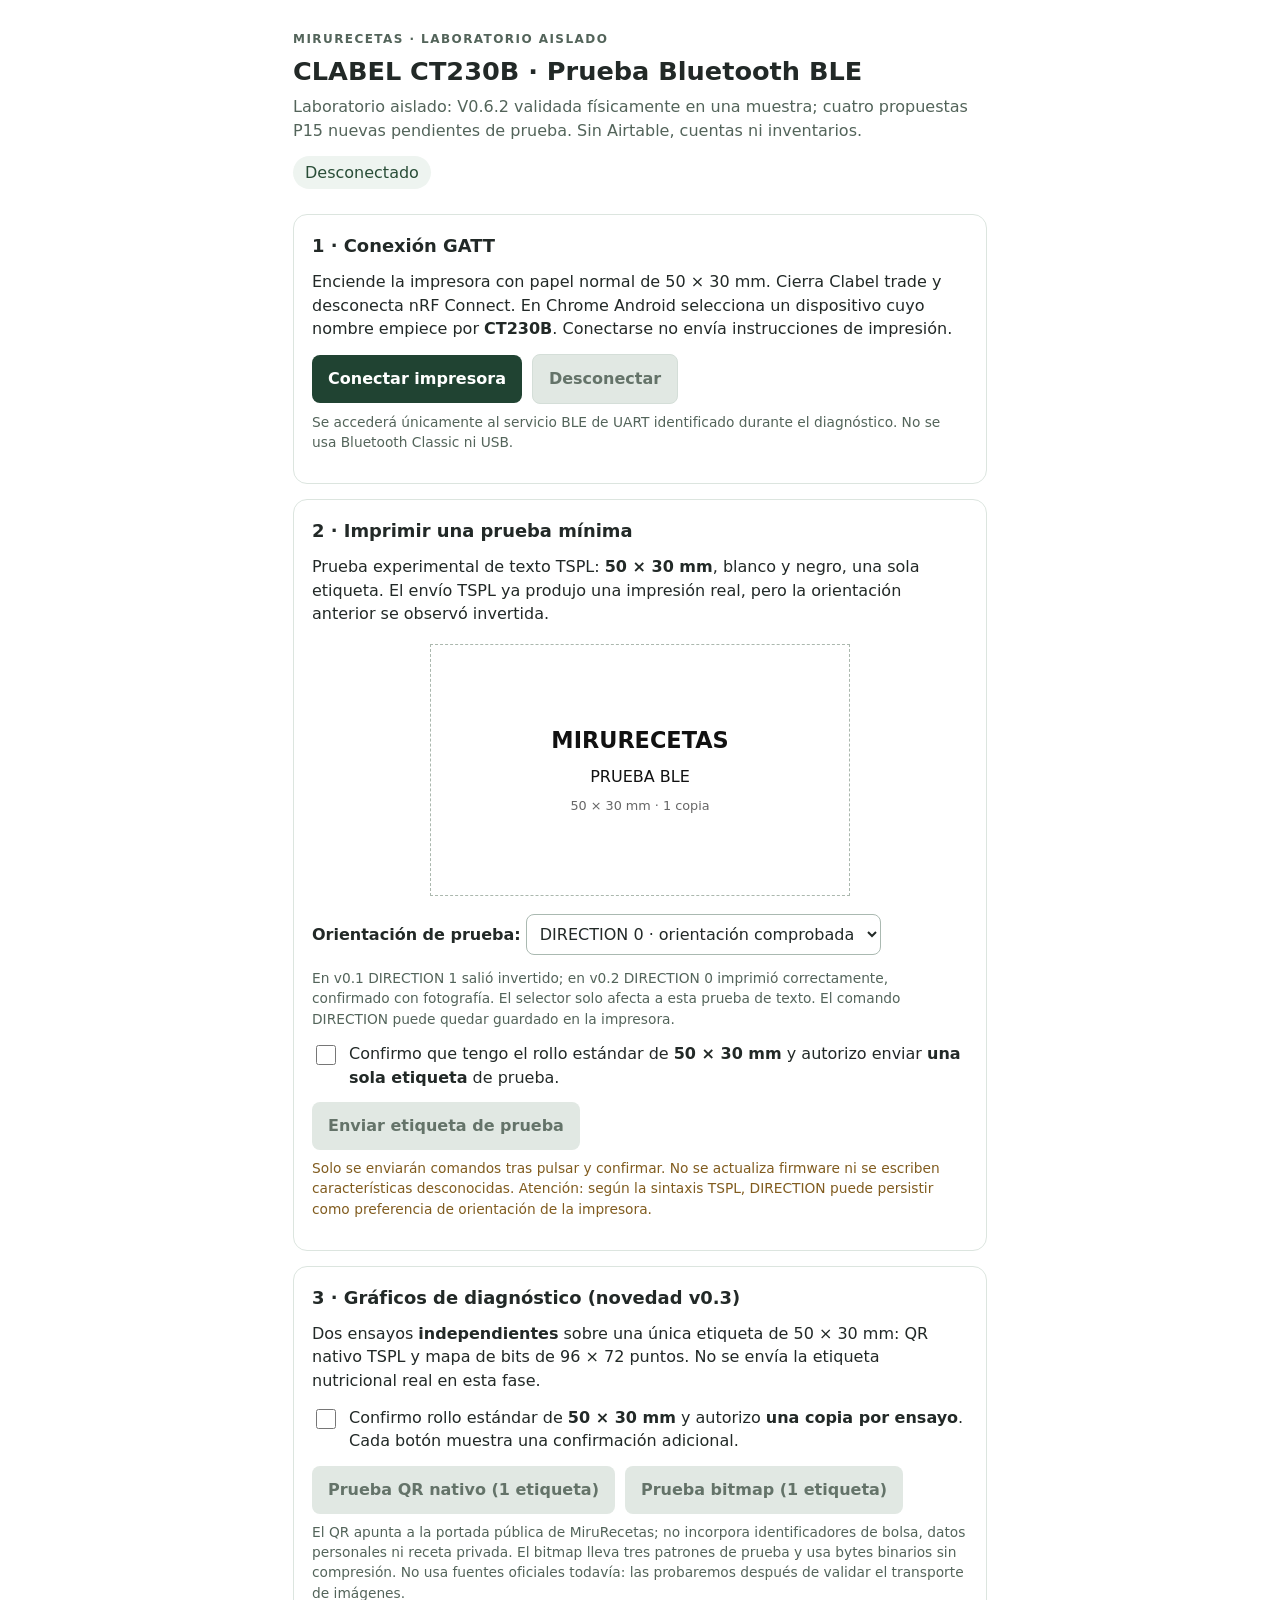
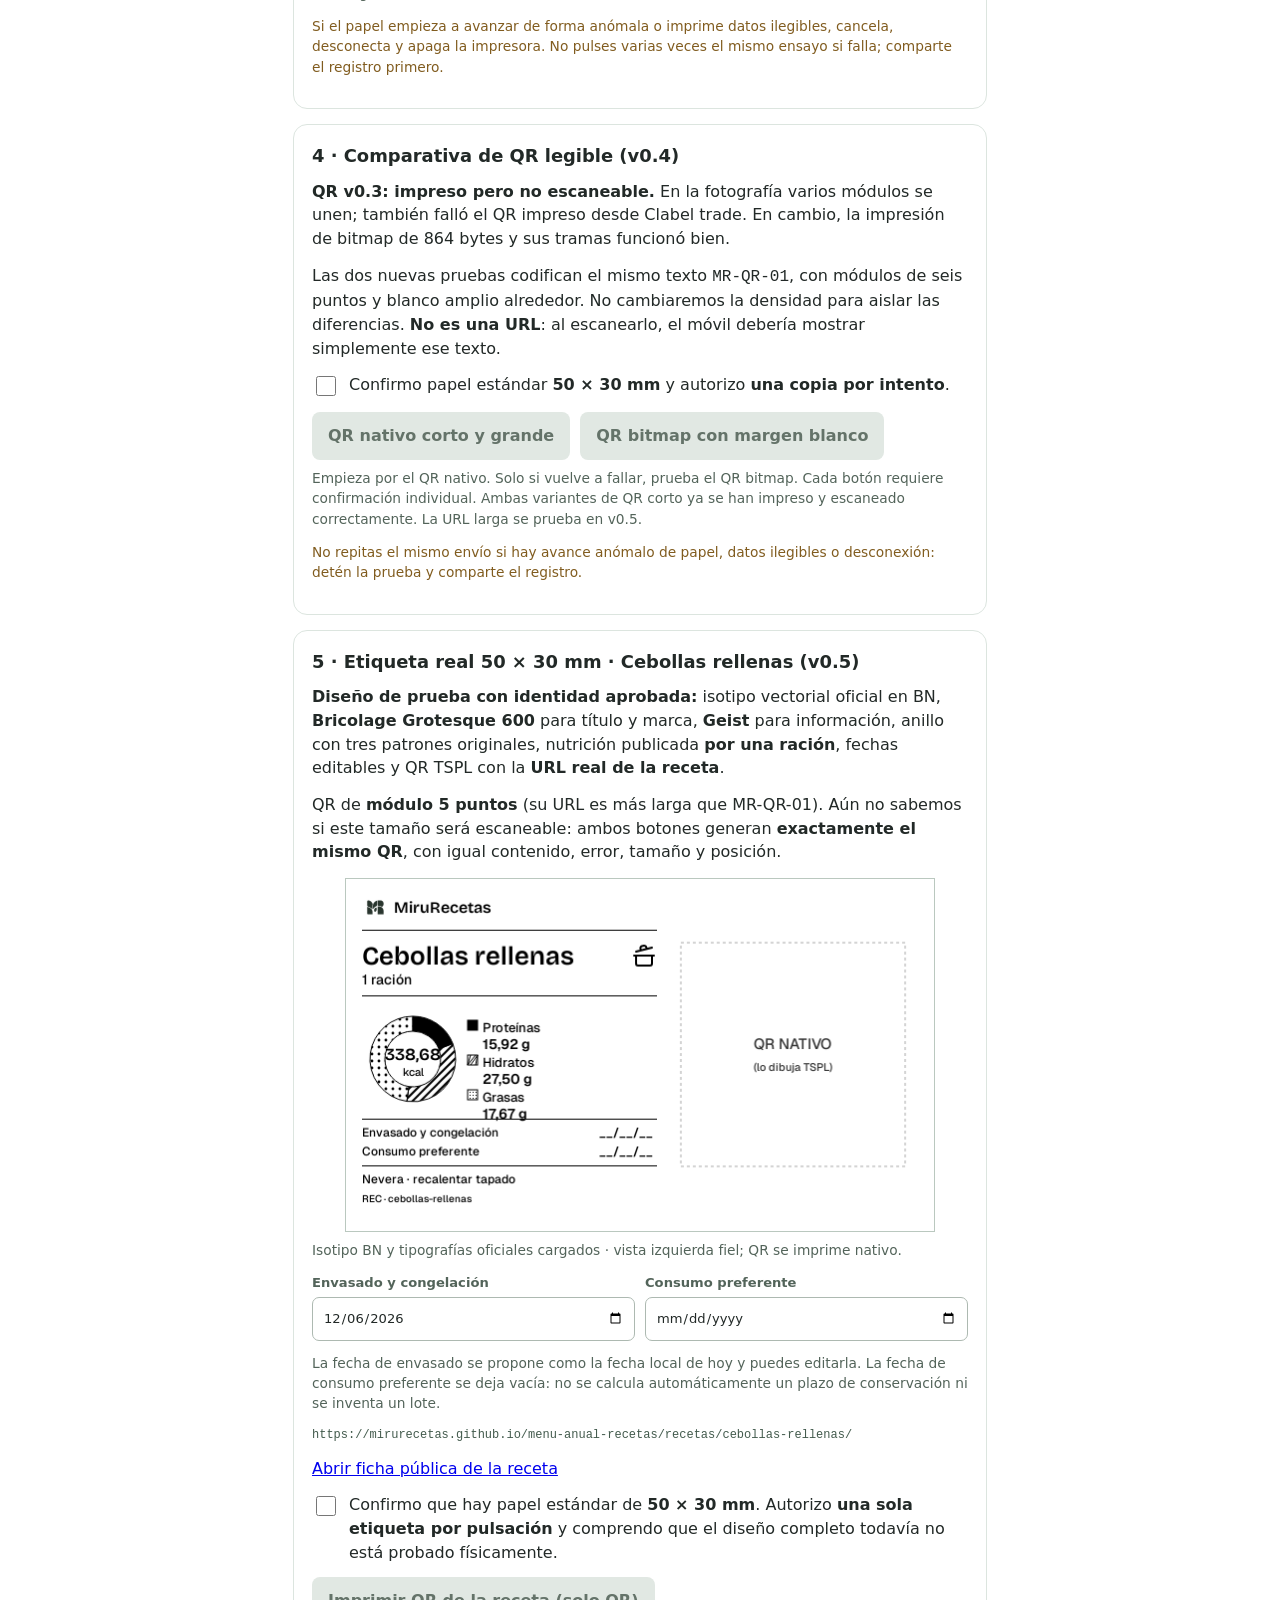
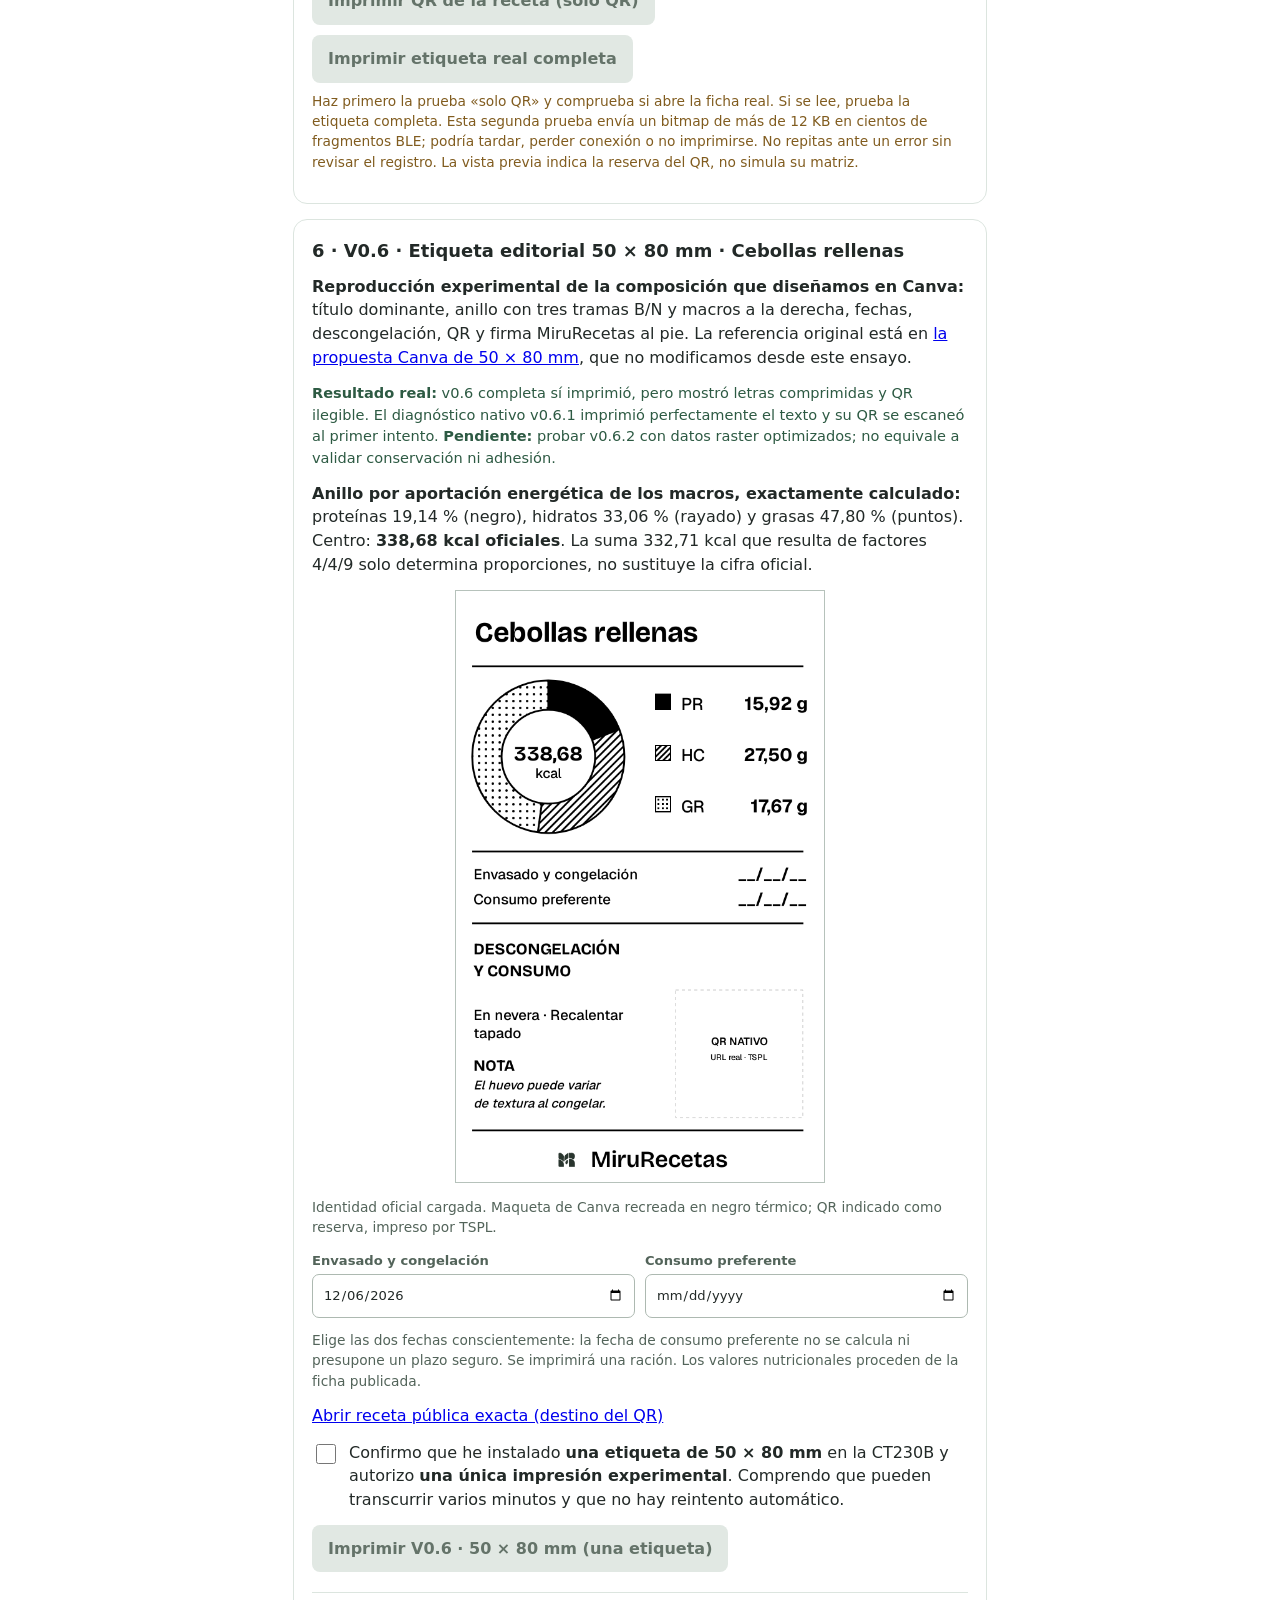
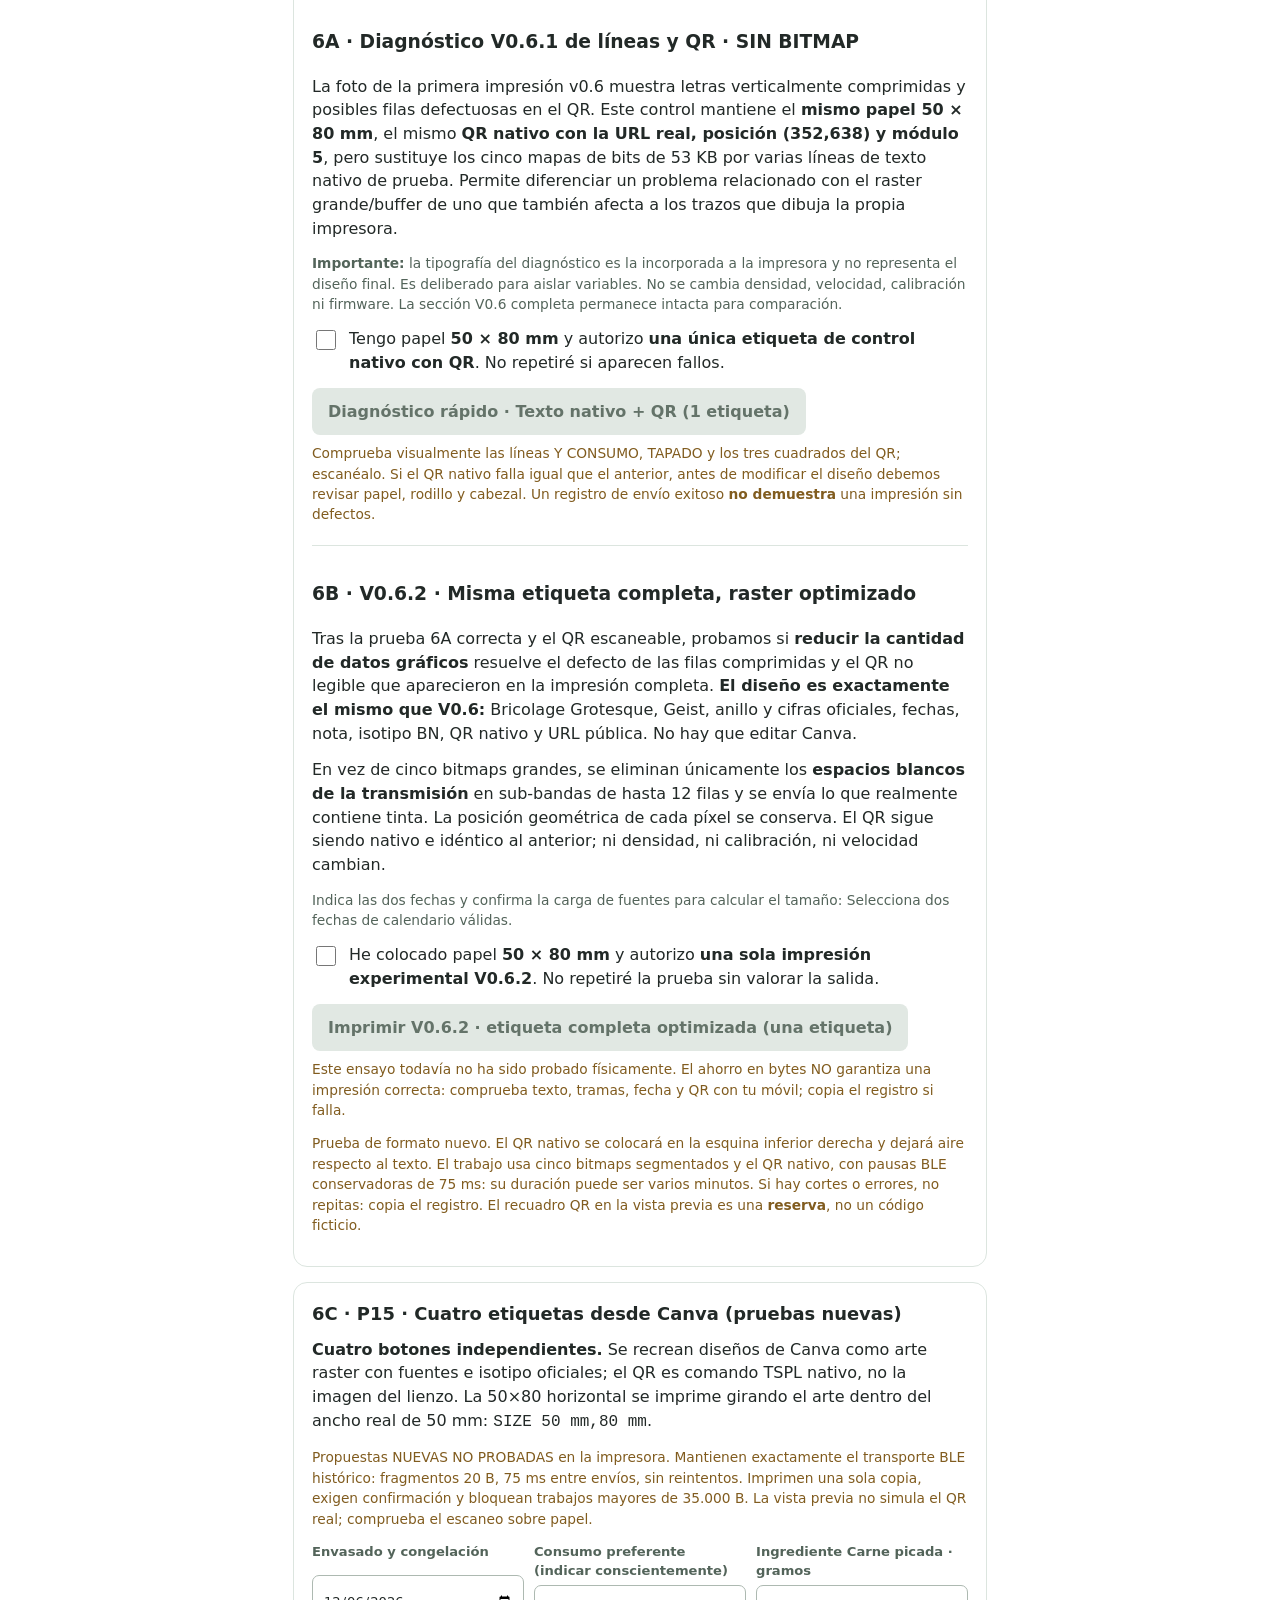
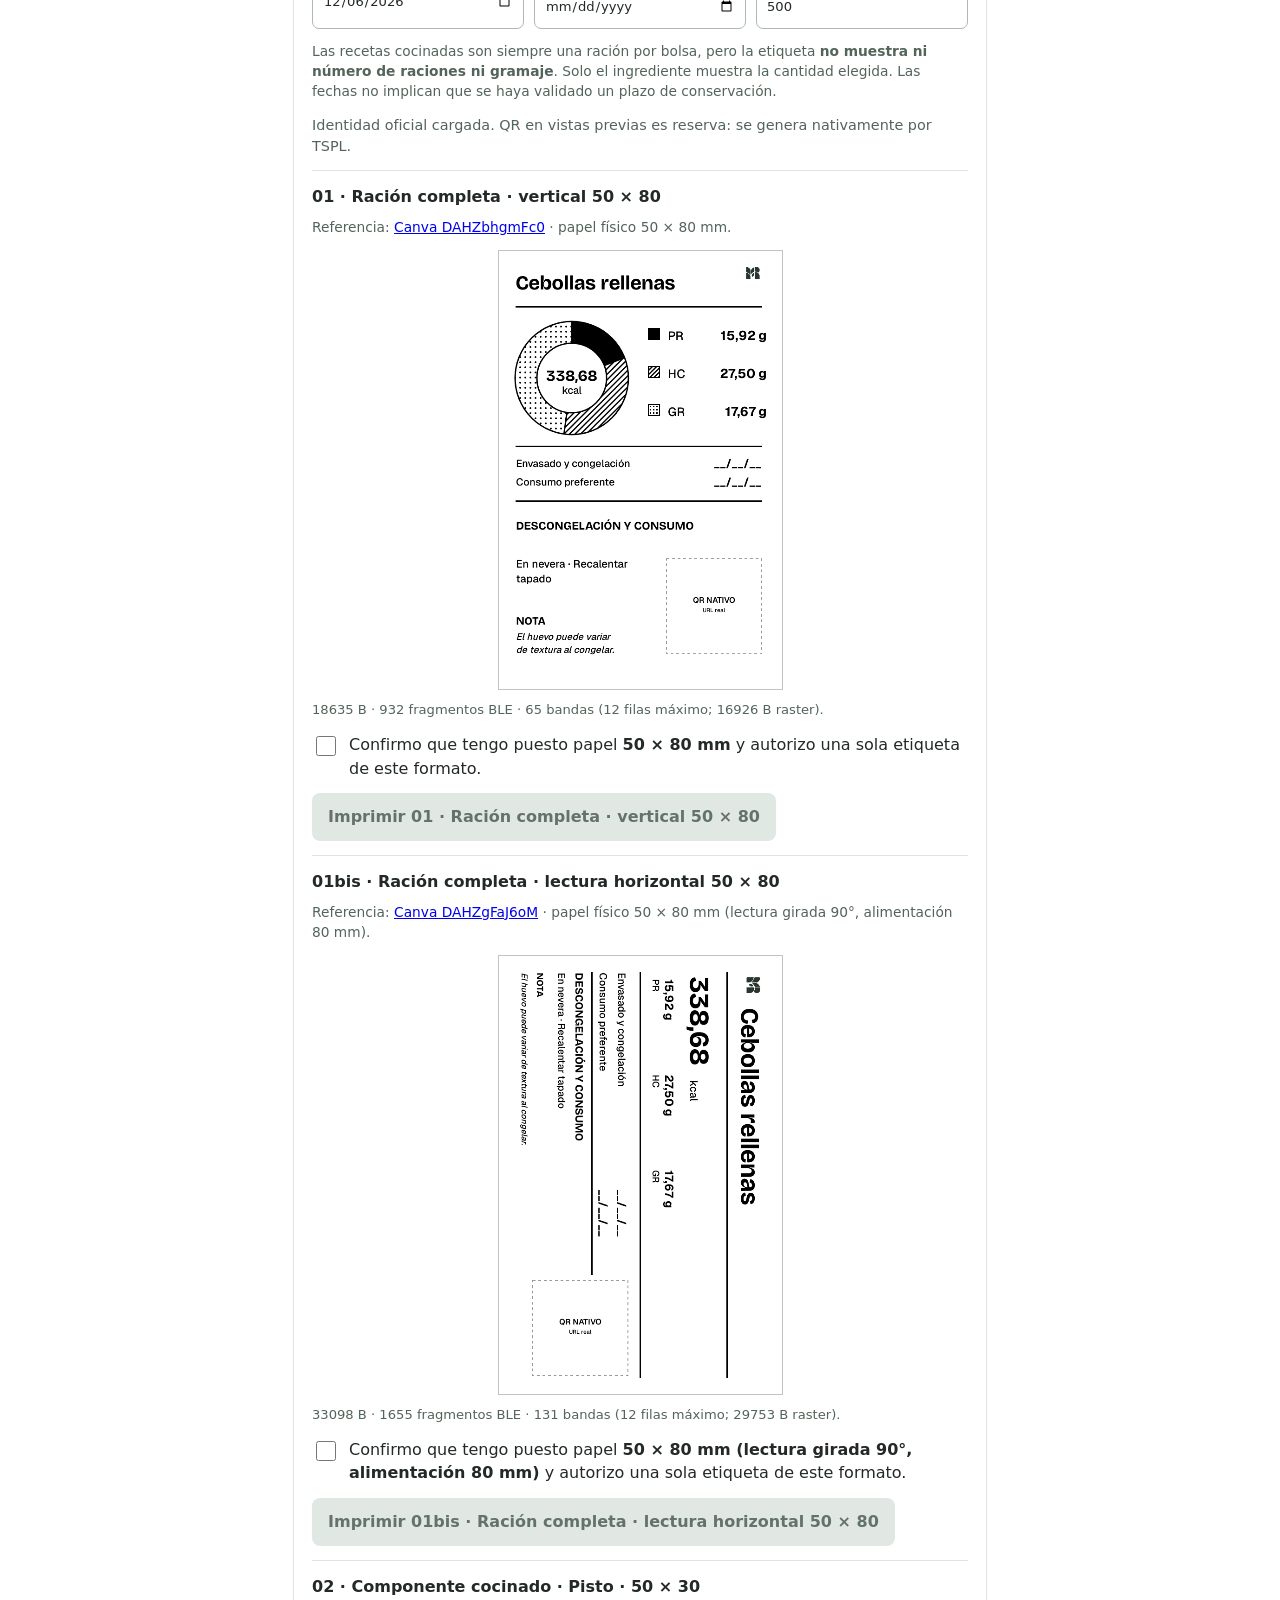
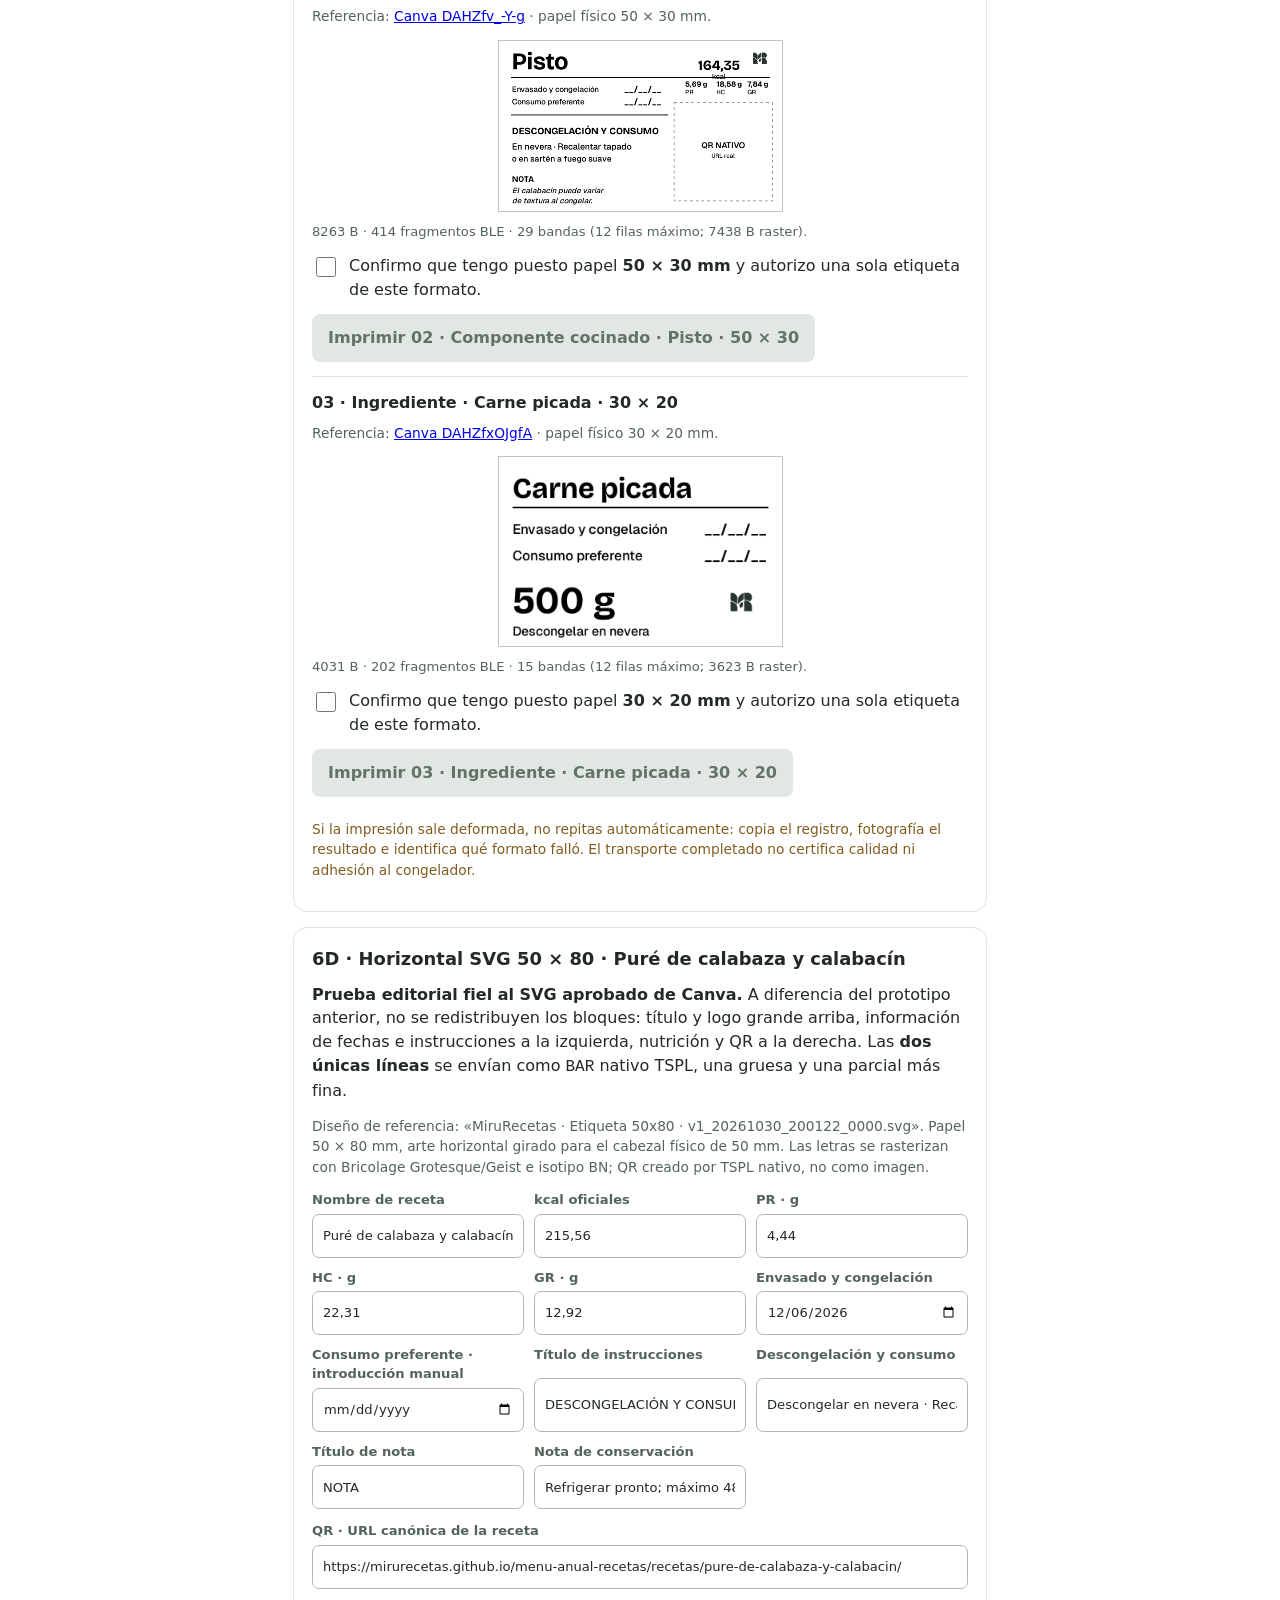
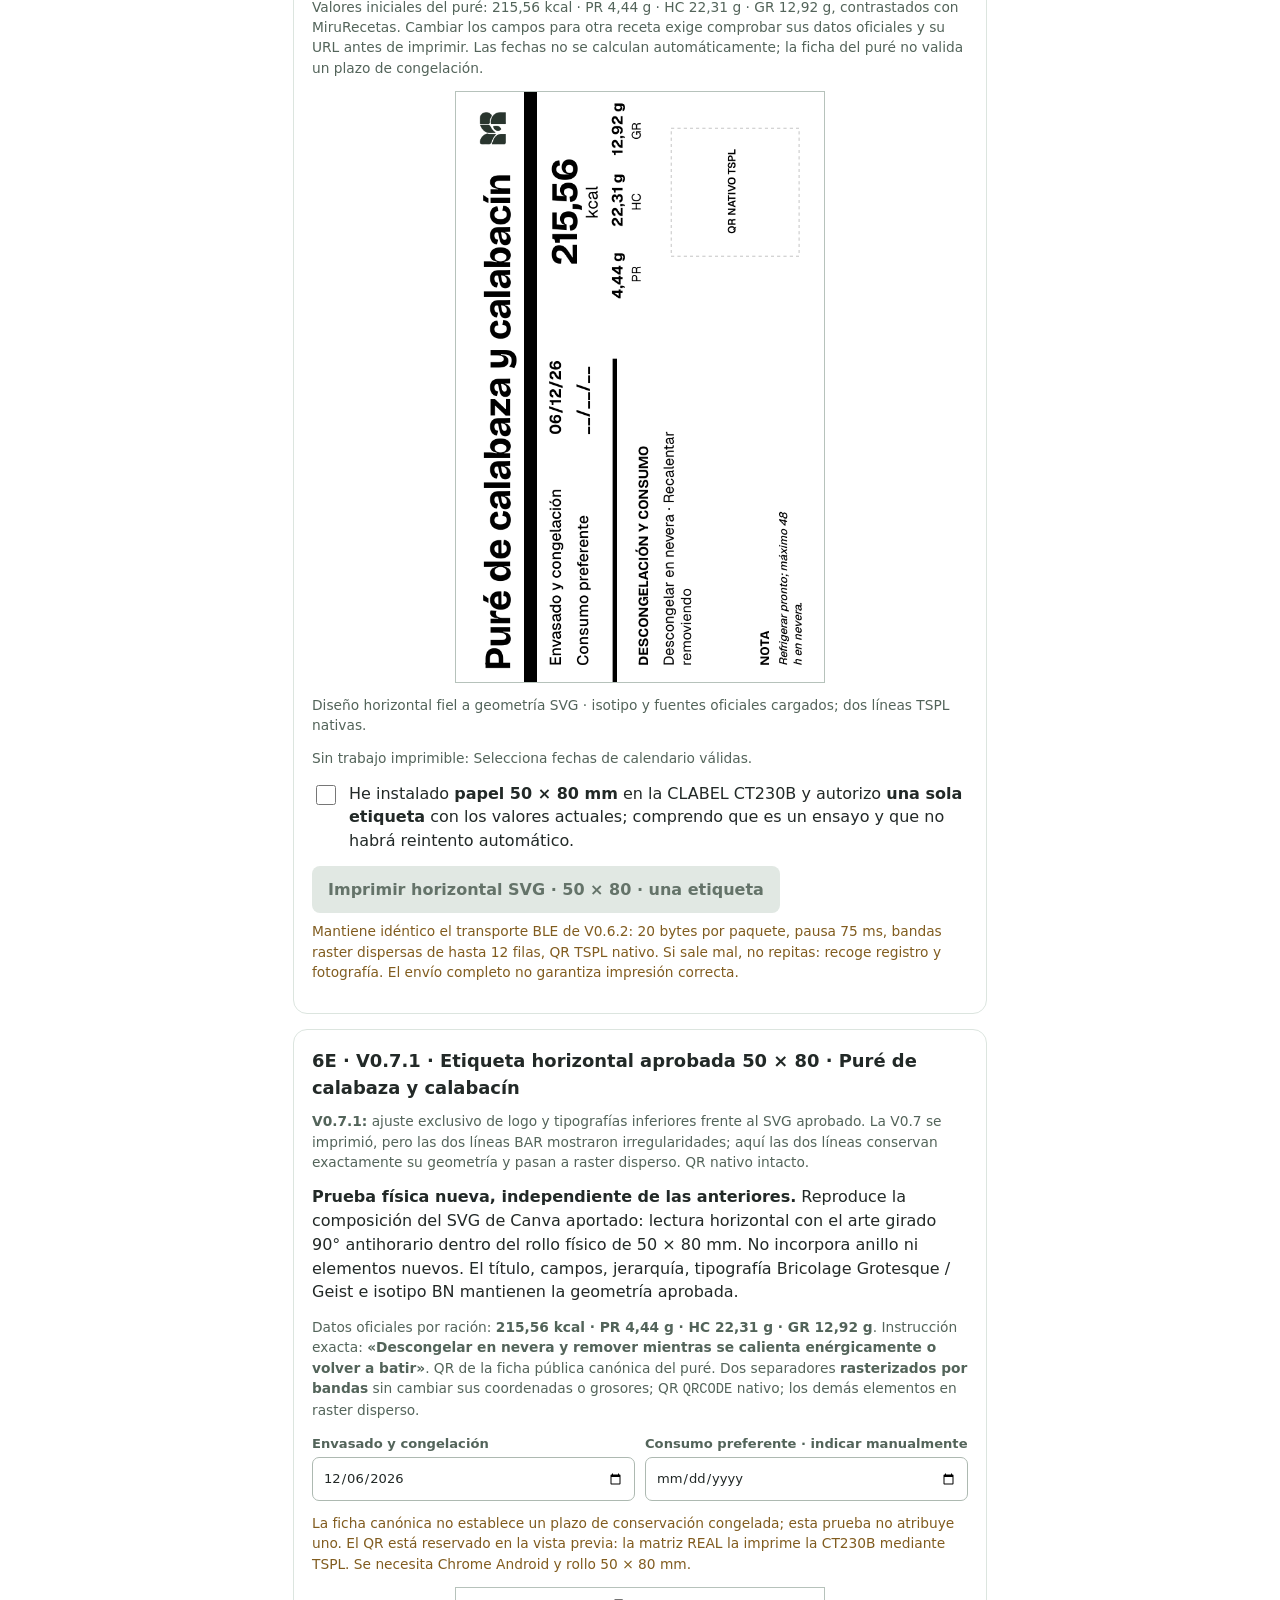
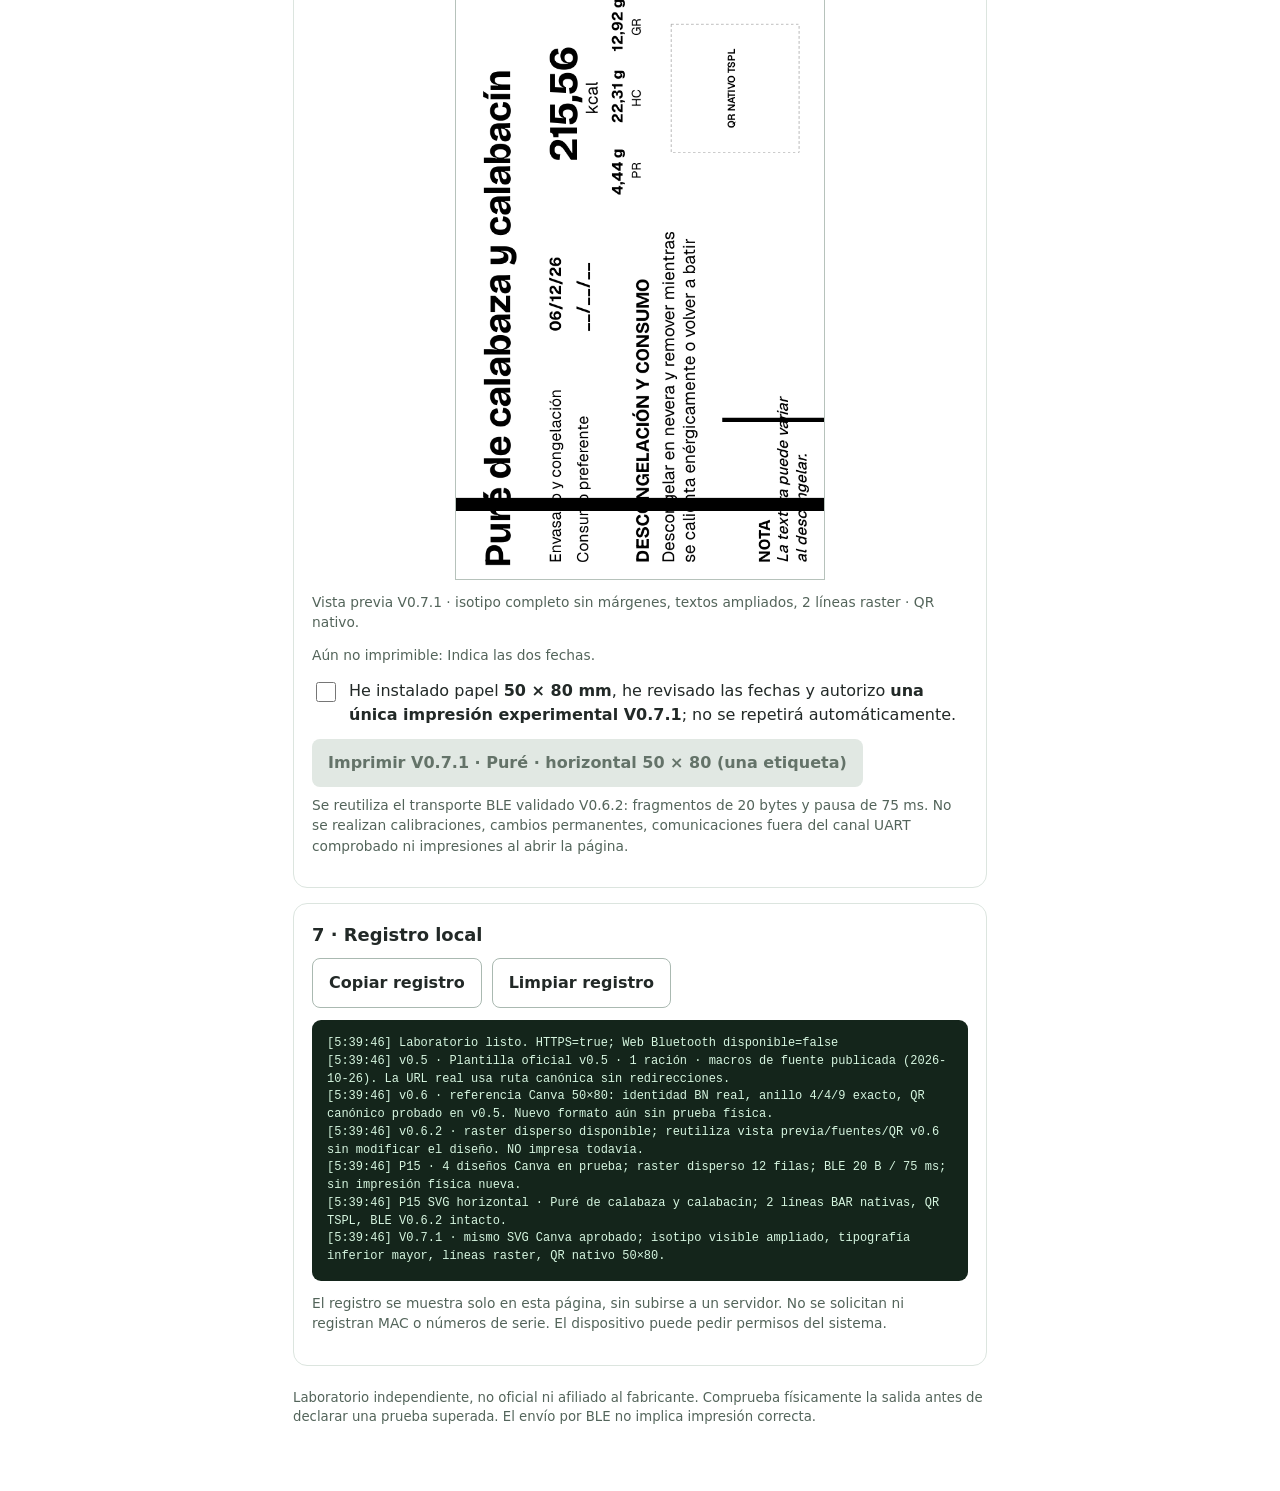
==== index.html @ 108e3683 "docs(ui): label V0.7.1 and document raster separators trial without altering SVG" ====
<!doctype html>
<html lang="es">
<head>
<meta charset="utf-8">
<meta name="viewport" content="width=device-width, initial-scale=1">
<meta name="robots" content="noindex,nofollow">
<meta name="color-scheme" content="light">
<title>MiruRecetas · Laboratorio CT230B BLE</title>
<link rel="preconnect" href="https://fonts.googleapis.com">
<link rel="preconnect" href="https://fonts.gstatic.com" crossorigin>
<link href="https://fonts.googleapis.com/css2?family=Bricolage+Grotesque:opsz,wght@12..96,400;12..96,500;12..96,600;12..96,700;12..96,800&family=Geist:wght@400;500;600;700&display=swap" rel="stylesheet">
<style>
:root{--ink:#222927;--muted:#53645a;--line:#dce5df;--bg:#f5f8f6;--dark:#204332;--ok:#266b4d;--warn:#815c1f}
*{box-sizing:border-box}body{margin:0;background:#fff;color:var(--ink);font:16px/1.48 system-ui,-apple-system,"Segoe UI",sans-serif}
main{max-width:730px;margin:auto;padding:26px 18px 72px}
h1{font-size:1.6rem;line-height:1.2;margin:6px 0 9px}h2{font-size:1.12rem;margin:0 0 10px}
header{margin-bottom:25px}.eyebrow{font-size:.75rem;letter-spacing:.12em;font-weight:700;color:var(--muted)}
.muted,small{color:var(--muted)}.badge{display:inline-block;background:#eef4f0;color:#294d37;border-radius:20px;padding:5px 12px}
section{border:1px solid var(--line);border-radius:14px;padding:18px;margin:15px 0}p{margin:8px 0 13px}
select{font:inherit;padding:9px;border:1px solid #aab9b1;border-radius:8px;color:var(--ink);background:#fff;max-width:100%}button{min-height:44px;border:0;border-radius:8px;padding:12px 16px;background:var(--dark);color:#fff;font:inherit;font-weight:650;cursor:pointer}
button.secondary{background:white;border:1px solid #aab9b1;color:var(--ink)}
button:disabled{cursor:not-allowed;background:#e1e8e3;border-color:#d4ded8;color:#647369}
button:focus-visible,input:focus-visible{outline:3px solid #2d8460;outline-offset:3px}
.actions{display:flex;gap:10px;align-items:center;flex-wrap:wrap}
.preview{width:min(100%,420px);aspect-ratio:5/3;border:1px dashed #abb8ae;display:flex;align-items:center;justify-content:center;flex-direction:column;gap:8px;margin:18px auto;color:#111}
.preview strong{font-size:1.4rem}.preview span{color:#666;font-size:.8rem}
.switch{display:flex;gap:10px;align-items:flex-start;margin:13px 0}
input[type=checkbox]{width:20px;height:20px;flex-shrink:0;accent-color:var(--ok)}
pre{white-space:pre-wrap;overflow-wrap:anywhere;background:#14251b;color:#d6f6e0;padding:15px;border-radius:9px;max-height:320px;min-height:125px;overflow:auto;font-size:12px}
.warn{color:var(--warn)}.tiny{font-size:.86rem}footer{font-size:.83rem;color:var(--muted);margin-top:22px}
.v5-grid{display:grid;grid-template-columns:repeat(auto-fit,minmax(195px,1fr));gap:10px;margin:12px 0}
.v5-field{display:grid;gap:4px;color:var(--muted);font-size:.82rem}
.v5-field input{border:1px solid #adb9b1;border-radius:7px;min-height:44px;padding:8px 10px;font:inherit;color:var(--ink)}
#v5Preview{width:100%;max-width:590px;height:auto;aspect-ratio:590/354;border:1px solid #bac8bf;display:block;margin:14px auto 6px;background:white}
.url-text{overflow-wrap:anywhere;font:12px/1.4 ui-monospace,monospace;color:#435b4d}
#v6Preview{display:block;width:min(100%,370px);height:auto;aspect-ratio:590/945;margin:14px auto;border:1px solid #b6c2bb;background:#fff} .v6-verified{font-size:.91rem;color:#2d5a43}

.p15-card{padding:14px 0;border-top:1px solid #dce5df}
.p15-card h3{margin:0 0 7px;font-size:1rem}
.p15-card canvas{display:block;width:min(100%,285px);height:auto;max-height:440px;object-fit:contain;margin:10px auto;border:1px solid #bdc7c0;background:#fff}
.p15-card .p15-metrics{font-size:.82rem;color:var(--muted)}
#p15Status{font-size:.9rem;color:var(--muted)}


#p15h-preview{display:block;width:min(100%,370px);height:auto;margin:12px auto;border:1px solid #b6c2bb;background:white}
#p15h .v5-field{min-width:0}
#p15h .v5-field input{width:100%;min-width:0}
#v7Preview{display:block;width:min(100%,370px);height:auto;aspect-ratio:590/945;margin:12px auto;border:1px solid #b6c2bb;background:#fff}
</style>
</head>
<body>
<main>
<header><span class="eyebrow">MIRURECETAS · LABORATORIO AISLADO</span>
<h1>CLABEL CT230B · Prueba Bluetooth BLE</h1>
<p class="muted">Laboratorio aislado: V0.6.2 validada físicamente en una muestra; cuatro propuestas P15 nuevas pendientes de prueba. Sin Airtable, cuentas ni inventarios.</p>
<span class="badge" role="status" id="status">Desconectado</span></header>

<section>
<h2>1 · Conexión GATT</h2>
<p>Enciende la impresora con papel normal de 50 × 30 mm. Cierra Clabel trade y desconecta nRF Connect. En Chrome Android selecciona un dispositivo cuyo nombre empiece por <strong>CT230B</strong>. Conectarse no envía instrucciones de impresión.</p>
<div class="actions">
<button id="connect" type="button">Conectar impresora</button>
<button id="disconnect" class="secondary" type="button" disabled>Desconectar</button>
</div>
<p class="tiny muted">Se accederá únicamente al servicio BLE de UART identificado durante el diagnóstico. No se usa Bluetooth Classic ni USB.</p>
</section>

<section>
<h2>2 · Imprimir una prueba mínima</h2>
<p>Prueba experimental de texto TSPL: <strong>50 × 30 mm</strong>, blanco y negro, una sola etiqueta. El envío TSPL ya produjo una impresión real, pero la orientación anterior se observó invertida.</p>
<div class="preview" aria-label="Vista ilustrativa del texto de la etiqueta"><strong>MIRURECETAS</strong><div>PRUEBA BLE</div><span>50 × 30 mm · 1 copia</span></div>
<p><label for="direction"><strong>Orientación de prueba:</strong></label> <select id="direction"><option value="0">DIRECTION 0 · orientación comprobada</option><option value="1">DIRECTION 1 · referencia invertida</option></select></p><p class="tiny muted">En v0.1 DIRECTION 1 salió invertido; en v0.2 DIRECTION 0 imprimió correctamente, confirmado con fotografía. El selector solo afecta a esta prueba de texto. El comando DIRECTION puede quedar guardado en la impresora.</p><label class="switch"><input id="confirm" type="checkbox"><span>Confirmo que tengo el rollo estándar de <strong>50 × 30 mm</strong> y autorizo enviar <strong>una sola etiqueta</strong> de prueba.</span></label>
<div class="actions"><button id="print" type="button" disabled>Enviar etiqueta de prueba</button></div>
<p class="tiny warn">Solo se enviarán comandos tras pulsar y confirmar. No se actualiza firmware ni se escriben características desconocidas. Atención: según la sintaxis TSPL, DIRECTION puede persistir como preferencia de orientación de la impresora.</p>
</section>

<section>
<h2>3 · Gráficos de diagnóstico (novedad v0.3)</h2>
<p>Dos ensayos <strong>independientes</strong> sobre una única etiqueta de 50 × 30 mm: QR nativo TSPL y mapa de bits de 96 × 72 puntos. No se envía la etiqueta nutricional real en esta fase.</p>
<label class="switch"><input id="confirmGraphics" type="checkbox"><span>Confirmo rollo estándar de <strong>50 × 30 mm</strong> y autorizo <strong>una copia por ensayo</strong>. Cada botón muestra una confirmación adicional.</span></label>
<div class="actions">
<button type="button" id="qrtest" disabled>Prueba QR nativo (1 etiqueta)</button>
<button type="button" id="bitmaptest" disabled>Prueba bitmap (1 etiqueta)</button>
</div>
<p class="tiny muted">El QR apunta a la portada pública de MiruRecetas; no incorpora identificadores de bolsa, datos personales ni receta privada. El bitmap lleva tres patrones de prueba y usa bytes binarios sin compresión. No usa fuentes oficiales todavía: las probaremos después de validar el transporte de imágenes.</p>
<p class="tiny warn">Si el papel empieza a avanzar de forma anómala o imprime datos ilegibles, cancela, desconecta y apaga la impresora. No pulses varias veces el mismo ensayo si falla; comparte el registro primero.</p>
</section>

<section>
<h2>4 · Comparativa de QR legible (v0.4)</h2>
<p><strong>QR v0.3: impreso pero no escaneable.</strong> En la fotografía varios módulos se unen; también falló el QR impreso desde Clabel trade. En cambio, la impresión de bitmap de 864 bytes y sus tramas funcionó bien.</p>
<p>Las dos nuevas pruebas codifican el mismo texto <code>MR-QR-01</code>, con módulos de seis puntos y blanco amplio alrededor. No cambiaremos la densidad para aislar las diferencias. <strong>No es una URL</strong>: al escanearlo, el móvil debería mostrar simplemente ese texto.</p>
<label class="switch"><input type="checkbox" id="confirmQR"><span>Confirmo papel estándar <strong>50 × 30 mm</strong> y autorizo <strong>una copia por intento</strong>.</span></label>
<div class="actions">
<button type="button" id="shortQR" disabled>QR nativo corto y grande</button>
<button type="button" id="rasterQR" disabled>QR bitmap con margen blanco</button>
</div>
<p class="tiny muted">Empieza por el QR nativo. Solo si vuelve a fallar, prueba el QR bitmap. Cada botón requiere confirmación individual. Ambas variantes de QR corto ya se han impreso y escaneado correctamente. La URL larga se prueba en v0.5.</p>
<p class="tiny warn">No repitas el mismo envío si hay avance anómalo de papel, datos ilegibles o desconexión: detén la prueba y comparte el registro.</p>
</section>

<section id="v5">
<h2>5 · Etiqueta real 50 × 30 mm · Cebollas rellenas (v0.5)</h2>
<p><strong>Diseño de prueba con identidad aprobada:</strong> isotipo vectorial oficial en BN, <strong>Bricolage Grotesque 600</strong> para título y marca, <strong>Geist</strong> para información, anillo con tres patrones originales, nutrición publicada <strong>por una ración</strong>, fechas editables y QR TSPL con la <strong>URL real de la receta</strong>.</p>
<p>QR de <strong>módulo 5 puntos</strong> (su URL es más larga que MR-QR-01). Aún no sabemos si este tamaño será escaneable: ambos botones generan <strong>exactamente el mismo QR</strong>, con igual contenido, error, tamaño y posición.</p>
<canvas id="v5Preview" width="590" height="354" role="img" aria-label="Vista previa de la etiqueta con marca, nombre, calorías, tres macronutrientes y fechas. El recuadro derecho indica la reserva para QR nativo."></canvas>
<p class="tiny muted" id="v5Assets">Cargando isotipo y tipografías oficiales...</p>
<div class="v5-grid">
<label class="v5-field" for="v5Packed"><strong>Envasado y congelación</strong><input id="v5Packed" type="date" required></label>
<label class="v5-field" for="v5Expiry"><strong>Consumo preferente</strong><input id="v5Expiry" type="date" required></label>
</div>
<p class="tiny muted">La fecha de envasado se propone como la fecha local de hoy y puedes editarla. La fecha de consumo preferente se deja vacía: no se calcula automáticamente un plazo de conservación ni se inventa un lote.</p>
<p class="url-text" id="v5UrlLiteral"></p>
<p><a id="v5RecipeUrl" target="_blank" rel="noopener noreferrer">Abrir ficha pública de la receta</a></p>
<label class="switch"><input id="v5Confirm" type="checkbox"><span>Confirmo que hay papel estándar de <strong>50 × 30 mm</strong>. Autorizo <strong>una sola etiqueta por pulsación</strong> y comprendo que el diseño completo todavía no está probado físicamente.</span></label>
<div class="actions">
<button id="v5QrOnly" type="button" disabled>Imprimir QR de la receta (solo QR)</button>
<button id="v5Label" type="button" disabled>Imprimir etiqueta real completa</button>
</div>
<p class="tiny warn">Haz primero la prueba «solo QR» y comprueba si abre la ficha real. Si se lee, prueba la etiqueta completa. Esta segunda prueba envía un bitmap de más de 12 KB en cientos de fragmentos BLE; podría tardar, perder conexión o no imprimirse. No repitas ante un error sin revisar el registro. La vista previa indica la reserva del QR, no simula su matriz.</p>
</section>

<section id="v6">
<h2>6 · V0.6 · Etiqueta editorial 50 × 80 mm · Cebollas rellenas</h2>
<p><strong>Reproducción experimental de la composición que diseñamos en Canva:</strong> título dominante, anillo con tres tramas B/N y macros a la derecha, fechas, descongelación, QR y firma MiruRecetas al pie. La referencia original está en <a href="https://www.canva.com/d/bFHRwJvBsO3OOQP" rel="noopener noreferrer" target="_blank">la propuesta Canva de 50 × 80 mm</a>, que no modificamos desde este ensayo.</p>
<p class="v6-verified"><strong>Resultado real:</strong> v0.6 completa sí imprimió, pero mostró letras comprimidas y QR ilegible. El diagnóstico nativo v0.6.1 imprimió perfectamente el texto y su QR se escaneó al primer intento. <strong>Pendiente:</strong> probar v0.6.2 con datos raster optimizados; no equivale a validar conservación ni adhesión.</p>
<p><strong>Anillo por aportación energética de los macros, exactamente calculado:</strong> proteínas 19,14 % (negro), hidratos 33,06 % (rayado) y grasas 47,80 % (puntos). Centro: <strong>338,68 kcal oficiales</strong>. La suma 332,71 kcal que resulta de factores 4/4/9 solo determina proporciones, no sustituye la cifra oficial.</p>
<canvas id="v6Preview" width="590" height="945" role="img" aria-label="Vista previa vertical de la etiqueta Cebollas rellenas con anillo proporcional, tres macros, fechas y QR reservado. La matriz del QR se imprime nativamente y no está reproducida en el lienzo de previsualización."></canvas>
<p class="tiny muted" id="v6Assets">Cargando tipografías e isotipo oficiales para la vista previa...</p>
<div class="v5-grid">
<label class="v5-field" for="v6Packed"><strong>Envasado y congelación</strong><input id="v6Packed" type="date" required></label>
<label class="v5-field" for="v6Expiry"><strong>Consumo preferente</strong><input id="v6Expiry" type="date" required></label>
</div>
<p class="tiny muted">Elige las dos fechas conscientemente: la fecha de consumo preferente no se calcula ni presupone un plazo seguro. Se imprimirá una ración. Los valores nutricionales proceden de la ficha publicada.</p>
<p><a id="v6Url" target="_blank" rel="noopener noreferrer">Abrir receta pública exacta (destino del QR)</a></p>
<label class="switch"><input id="v6Confirm" type="checkbox"><span>Confirmo que he instalado <strong>una etiqueta de 50 × 80 mm</strong> en la CT230B y autorizo <strong>una única impresión experimental</strong>. Comprendo que pueden transcurrir varios minutos y que no hay reintento automático.</span></label>
<div class="actions"><button id="v6Label" type="button" disabled>Imprimir V0.6 · 50 × 80 mm (una etiqueta)</button></div>

<div style="border-top:1px solid #dce5df;margin-top:20px;padding-top:16px">
<h3>6A · Diagnóstico V0.6.1 de líneas y QR · SIN BITMAP</h3>
<p>La foto de la primera impresión v0.6 muestra letras verticalmente comprimidas y posibles filas defectuosas en el QR. Este control mantiene el <strong>mismo papel 50 × 80 mm</strong>, el mismo <strong>QR nativo con la URL real, posición (352,638) y módulo 5</strong>, pero sustituye los cinco mapas de bits de 53 KB por varias líneas de texto nativo de prueba. Permite diferenciar un problema relacionado con el raster grande/buffer de uno que también afecta a los trazos que dibuja la propia impresora.</p>
<p class="tiny muted"><strong>Importante:</strong> la tipografía del diagnóstico es la incorporada a la impresora y no representa el diseño final. Es deliberado para aislar variables. No se cambia densidad, velocidad, calibración ni firmware. La sección V0.6 completa permanece intacta para comparación.</p>
<label class="switch"><input id="v6ProbeConfirm" type="checkbox"><span>Tengo papel <strong>50 × 80 mm</strong> y autorizo <strong>una única etiqueta de control nativo con QR</strong>. No repetiré si aparecen fallos.</span></label>
<div class="actions"><button id="v6Probe" type="button" disabled>Diagnóstico rápido · Texto nativo + QR (1 etiqueta)</button></div>
<p class="tiny warn">Comprueba visualmente las líneas Y CONSUMO, TAPADO y los tres cuadrados del QR; escanéalo. Si el QR nativo falla igual que el anterior, antes de modificar el diseño debemos revisar papel, rodillo y cabezal. Un registro de envío exitoso <strong>no demuestra</strong> una impresión sin defectos.</p>
</div>

<div style="border-top:1px solid #dce5df;margin-top:20px;padding-top:16px">
<h3>6B · V0.6.2 · Misma etiqueta completa, raster optimizado</h3>
<p>Tras la prueba 6A correcta y el QR escaneable, probamos si <strong>reducir la cantidad de datos gráficos</strong> resuelve el defecto de las filas comprimidas y el QR no legible que aparecieron en la impresión completa. <strong>El diseño es exactamente el mismo que V0.6:</strong> Bricolage Grotesque, Geist, anillo y cifras oficiales, fechas, nota, isotipo BN, QR nativo y URL pública. No hay que editar Canva.</p>
<p>En vez de cinco bitmaps grandes, se eliminan únicamente los <strong>espacios blancos de la transmisión</strong> en sub-bandas de hasta 12 filas y se envía lo que realmente contiene tinta. La posición geométrica de cada píxel se conserva. El QR sigue siendo nativo e idéntico al anterior; ni densidad, ni calibración, ni velocidad cambian.</p>
<p id="v62Metrics" class="tiny muted">Calculando tamaño del nuevo trabajo…</p>
<label class="switch"><input id="v62Confirm" type="checkbox"><span>He colocado papel <strong>50 × 80 mm</strong> y autorizo <strong>una sola impresión experimental V0.6.2</strong>. No repetiré la prueba sin valorar la salida.</span></label>
<div class="actions"><button id="v62Label" type="button" disabled>Imprimir V0.6.2 · etiqueta completa optimizada (una etiqueta)</button></div>
<p class="tiny warn">Este ensayo todavía no ha sido probado físicamente. El ahorro en bytes NO garantiza una impresión correcta: comprueba texto, tramas, fecha y QR con tu móvil; copia el registro si falla.</p>
</div>

<p class="tiny warn">Prueba de formato nuevo. El QR nativo se colocará en la esquina inferior derecha y dejará aire respecto al texto. El trabajo usa cinco bitmaps segmentados y el QR nativo, con pausas BLE conservadoras de 75 ms: su duración puede ser varios minutos. Si hay cortes o errores, no repitas: copia el registro. El recuadro QR en la vista previa es una <strong>reserva</strong>, no un código ficticio.</p>
</section>


<section id="p15">
<h2>6C · P15 · Cuatro etiquetas desde Canva (pruebas nuevas)</h2>
<p><strong>Cuatro botones independientes.</strong> Se recrean diseños de Canva como arte raster con fuentes e isotipo oficiales; el QR es comando TSPL nativo, no la imagen del lienzo. La 50×80 horizontal se imprime girando el arte dentro del ancho real de 50 mm: <code>SIZE 50 mm,80 mm</code>.</p>
<p class="tiny warn">Propuestas NUEVAS NO PROBADAS en la impresora. Mantienen exactamente el transporte BLE histórico: fragmentos 20 B, 75 ms entre envíos, sin reintentos. Imprimen una sola copia, exigen confirmación y bloquean trabajos mayores de 35.000 B. La vista previa no simula el QR real; comprueba el escaneo sobre papel.</p>
<div class="v5-grid">
<label class="v5-field" for="p15Packed"><strong>Envasado y congelación</strong><input id="p15Packed" type="date" required></label>
<label class="v5-field" for="p15Expiry"><strong>Consumo preferente (indicar conscientemente)</strong><input id="p15Expiry" type="date" required></label>
<label class="v5-field" for="p15Quantity"><strong>Ingrediente Carne picada · gramos</strong><input id="p15Quantity" type="number" min="1" max="9999" step="1" value="500" required></label>
</div>
<p class="tiny muted">Las recetas cocinadas son siempre una ración por bolsa, pero la etiqueta <strong>no muestra ni número de raciones ni gramaje</strong>. Solo el ingrediente muestra la cantidad elegida. Las fechas no implican que se haya validado un plazo de conservación.</p>
<p id="p15Status">Preparando las fuentes e isotipo oficiales…</p>
<div class="p15-card">
<h3>01 · Ración completa · vertical 50 × 80</h3>
<p class="tiny muted">Referencia: <a target="_blank" rel="noopener noreferrer" href="https://www.canva.com/design/DAHZbhgmFc0/edit">Canva DAHZbhgmFc0</a> · papel físico 50 × 80 mm.</p>
<canvas id="p15Preview-vertical" role="img" width="590" height="945" aria-label="Vista previa del arte que enviará TSPL; QR reservado para impresión nativa."></canvas>
<p id="p15Metrics-vertical" class="p15-metrics">Calcular trabajo con fechas reales.</p>
<label class="switch"><input id="p15Confirm-vertical" type="checkbox"><span>Confirmo que tengo puesto papel <strong>50 × 80 mm</strong> y autorizo una sola etiqueta de este formato.</span></label>
<div class="actions"><button id="p15Print-vertical" type="button" disabled>Imprimir 01 · Ración completa · vertical 50 × 80</button></div>
</div>
<div class="p15-card">
<h3>01bis · Ración completa · lectura horizontal 50 × 80</h3>
<p class="tiny muted">Referencia: <a target="_blank" rel="noopener noreferrer" href="https://www.canva.com/design/DAHZgFaJ6oM/edit">Canva DAHZgFaJ6oM</a> · papel físico 50 × 80 mm (lectura girada 90°, alimentación 80 mm).</p>
<canvas id="p15Preview-landscape" role="img" width="590" height="945" aria-label="Vista previa del arte que enviará TSPL; QR reservado para impresión nativa."></canvas>
<p id="p15Metrics-landscape" class="p15-metrics">Calcular trabajo con fechas reales.</p>
<label class="switch"><input id="p15Confirm-landscape" type="checkbox"><span>Confirmo que tengo puesto papel <strong>50 × 80 mm (lectura girada 90°, alimentación 80 mm)</strong> y autorizo una sola etiqueta de este formato.</span></label>
<div class="actions"><button id="p15Print-landscape" type="button" disabled>Imprimir 01bis · Ración completa · lectura horizontal 50 × 80</button></div>
</div>
<div class="p15-card">
<h3>02 · Componente cocinado · Pisto · 50 × 30</h3>
<p class="tiny muted">Referencia: <a target="_blank" rel="noopener noreferrer" href="https://www.canva.com/design/DAHZfv_-Y-g/edit">Canva DAHZfv_-Y-g</a> · papel físico 50 × 30 mm.</p>
<canvas id="p15Preview-component" role="img" width="590" height="354" aria-label="Vista previa del arte que enviará TSPL; QR reservado para impresión nativa."></canvas>
<p id="p15Metrics-component" class="p15-metrics">Calcular trabajo con fechas reales.</p>
<label class="switch"><input id="p15Confirm-component" type="checkbox"><span>Confirmo que tengo puesto papel <strong>50 × 30 mm</strong> y autorizo una sola etiqueta de este formato.</span></label>
<div class="actions"><button id="p15Print-component" type="button" disabled>Imprimir 02 · Componente cocinado · Pisto · 50 × 30</button></div>
</div>
<div class="p15-card">
<h3>03 · Ingrediente · Carne picada · 30 × 20</h3>
<p class="tiny muted">Referencia: <a target="_blank" rel="noopener noreferrer" href="https://www.canva.com/design/DAHZfxOJgfA/edit">Canva DAHZfxOJgfA</a> · papel físico 30 × 20 mm.</p>
<canvas id="p15Preview-ingredient" role="img" width="354" height="236" aria-label="Vista previa del arte que enviará TSPL; QR reservado para impresión nativa."></canvas>
<p id="p15Metrics-ingredient" class="p15-metrics">Calcular trabajo con fechas reales.</p>
<label class="switch"><input id="p15Confirm-ingredient" type="checkbox"><span>Confirmo que tengo puesto papel <strong>30 × 20 mm</strong> y autorizo una sola etiqueta de este formato.</span></label>
<div class="actions"><button id="p15Print-ingredient" type="button" disabled>Imprimir 03 · Ingrediente · Carne picada · 30 × 20</button></div>
</div>
<p class="tiny warn">Si la impresión sale deformada, no repitas automáticamente: copia el registro, fotografía el resultado e identifica qué formato falló. El transporte completado no certifica calidad ni adhesión al congelador.</p>
</section>

<section id="p15h">
<h2>6D · Horizontal SVG 50 × 80 · Puré de calabaza y calabacín</h2>
<p><strong>Prueba editorial fiel al SVG aprobado de Canva.</strong> A diferencia del prototipo anterior, no se redistribuyen los bloques: título y logo grande arriba, información de fechas e instrucciones a la izquierda, nutrición y QR a la derecha. Las <strong>dos únicas líneas</strong> se envían como <code>BAR</code> nativo TSPL, una gruesa y una parcial más fina.</p>
<p class="tiny muted">Diseño de referencia: «MiruRecetas · Etiqueta 50x80 · v1_20261030_200122_0000.svg». Papel 50 × 80 mm, arte horizontal girado para el cabezal físico de 50 mm. Las letras se rasterizan con Bricolage Grotesque/Geist e isotipo BN; QR creado por TSPL nativo, no como imagen.</p>
<div class="v5-grid">
<label class="v5-field" for="p15h-name"><strong>Nombre de receta</strong><input id="p15h-name" type="text" maxlength="90" required></label>
<label class="v5-field" for="p15h-kcal"><strong>kcal oficiales</strong><input id="p15h-kcal" type="text" inputmode="decimal" required></label>
<label class="v5-field" for="p15h-protein"><strong>PR · g</strong><input id="p15h-protein" type="text" inputmode="decimal" required></label>
<label class="v5-field" for="p15h-carbs"><strong>HC · g</strong><input id="p15h-carbs" type="text" inputmode="decimal" required></label>
<label class="v5-field" for="p15h-fat"><strong>GR · g</strong><input id="p15h-fat" type="text" inputmode="decimal" required></label>
<label class="v5-field" for="p15h-packed"><strong>Envasado y congelación</strong><input id="p15h-packed" type="date" required></label>
<label class="v5-field" for="p15h-expiry"><strong>Consumo preferente · introducción manual</strong><input id="p15h-expiry" type="date" required></label>
<label class="v5-field" for="p15h-instructionHeading"><strong>Título de instrucciones</strong><input id="p15h-instructionHeading" type="text" maxlength="70" required></label>
<label class="v5-field" for="p15h-instruction"><strong>Descongelación y consumo</strong><input id="p15h-instruction" type="text" maxlength="150" required></label>
<label class="v5-field" for="p15h-noteHeading"><strong>Título de nota</strong><input id="p15h-noteHeading" type="text" maxlength="35" required></label>
<label class="v5-field" for="p15h-note"><strong>Nota de conservación</strong><input id="p15h-note" type="text" maxlength="160" required></label>
</div>
<label class="v5-field" for="p15h-url"><strong>QR · URL canónica de la receta</strong><input id="p15h-url" type="url" autocomplete="off" spellcheck="false" required></label>
<p class="tiny muted">Valores iniciales del puré: 215,56 kcal · PR 4,44 g · HC 22,31 g · GR 12,92 g, contrastados con MiruRecetas. Cambiar los campos para otra receta exige comprobar sus datos oficiales y su URL antes de imprimir. Las fechas no se calculan automáticamente; la ficha del puré no valida un plazo de congelación.</p>
<canvas id="p15h-preview" width="590" height="945" role="img" aria-label="Vista de arte horizontal 50 por 80 girado para la impresora; líneas gruesa y parcial fieles al SVG y reserva de QR nativo."></canvas>
<p id="p15h-assets" class="tiny muted">Preparando la tipografía y el isotipo oficiales…</p>
<p id="p15h-metrics" class="tiny muted">Introduce ambas fechas para calcular los paquetes BLE.</p>
<label class="switch"><input id="p15h-confirm" type="checkbox"><span>He instalado <strong>papel 50 × 80 mm</strong> en la CLABEL CT230B y autorizo <strong>una sola etiqueta</strong> con los valores actuales; comprendo que es un ensayo y que no habrá reintento automático.</span></label>
<div class="actions"><button id="p15h-print" type="button" disabled>Imprimir horizontal SVG · 50 × 80 · una etiqueta</button></div>
<p class="tiny warn">Mantiene idéntico el transporte BLE de V0.6.2: 20 bytes por paquete, pausa 75 ms, bandas raster dispersas de hasta 12 filas, QR TSPL nativo. Si sale mal, no repitas: recoge registro y fotografía. El envío completo no garantiza impresión correcta.</p>
</section>
<section id="v7">
<h2>6E · V0.7.1 · Etiqueta horizontal aprobada 50 × 80 · Puré de calabaza y calabacín</h2>
<p class="tiny muted"><strong>V0.7.1:</strong> ajuste exclusivo de logo y tipografías inferiores frente al SVG aprobado. La V0.7 se imprimió, pero las dos líneas BAR mostraron irregularidades; aquí las dos líneas conservan exactamente su geometría y pasan a raster disperso. QR nativo intacto.</p>
<p><strong>Prueba física nueva, independiente de las anteriores.</strong> Reproduce la composición del SVG de Canva aportado: lectura horizontal con el arte girado 90° antihorario dentro del rollo físico de 50 × 80 mm. No incorpora anillo ni elementos nuevos. El título, campos, jerarquía, tipografía Bricolage Grotesque / Geist e isotipo BN mantienen la geometría aprobada.</p>
<p class="tiny muted">Datos oficiales por ración: <strong>215,56 kcal · PR 4,44 g · HC 22,31 g · GR 12,92 g</strong>. Instrucción exacta: <strong>«Descongelar en nevera y remover mientras se calienta enérgicamente o volver a batir»</strong>. QR de la ficha pública canónica del puré. Dos separadores <strong>rasterizados por bandas</strong> sin cambiar sus coordenadas o grosores; QR <code>QRCODE</code> nativo; los demás elementos en raster disperso.</p>
<div class="v5-grid">
<label class="v5-field" for="v7Packed"><strong>Envasado y congelación</strong><input id="v7Packed" type="date" required></label>
<label class="v5-field" for="v7Expiry"><strong>Consumo preferente · indicar manualmente</strong><input id="v7Expiry" type="date" required></label>
</div>
<p class="tiny warn">La ficha canónica no establece un plazo de conservación congelada; esta prueba no atribuye uno. El QR está reservado en la vista previa: la matriz REAL la imprime la CT230B mediante TSPL. Se necesita Chrome Android y rollo 50 × 80 mm.</p>
<canvas id="v7Preview" role="img" width="590" height="945" aria-label="Vista previa de la etiqueta V0.7 horizontal, girada para rollo 50 por 80; QR nativo reservado."></canvas>
<p id="v7Assets" class="tiny muted">Cargando fuentes e isotipo oficiales…</p>
<p id="v7Metrics" class="tiny muted">Selecciona ambas fechas para calcular el trabajo.</p>
<label class="switch"><input id="v7Confirm" type="checkbox"><span>He instalado papel <strong>50 × 80 mm</strong>, he revisado las fechas y autorizo <strong>una única impresión experimental V0.7.1</strong>; no se repetirá automáticamente.</span></label>
<div class="actions"><button id="v7Print" type="button" disabled>Imprimir V0.7.1 · Puré · horizontal 50 × 80 (una etiqueta)</button></div>
<p class="tiny muted">Se reutiliza el transporte BLE validado V0.6.2: fragmentos de 20 bytes y pausa de 75 ms. No se realizan calibraciones, cambios permanentes, comunicaciones fuera del canal UART comprobado ni impresiones al abrir la página.</p>
</section>

<section>
<h2>7 · Registro local</h2>
<div class="actions">
<button id="copy" class="secondary" type="button">Copiar registro</button>
<button id="clear" class="secondary" type="button">Limpiar registro</button>
</div>
<pre id="log" aria-live="polite"></pre>
<p class="tiny muted">El registro se muestra solo en esta página, sin subirse a un servidor. No se solicitan ni registran MAC o números de serie. El dispositivo puede pedir permisos del sistema.</p>
</section>
<footer>Laboratorio independiente, no oficial ni afiliado al fabricante. Comprueba físicamente la salida antes de declarar una prueba superada. El envío por BLE no implica impresión correcta.</footer>
</main>
<script>
"use strict";
const SERVICE="49535343-fe7d-4ae5-8fa9-9fafd205e455";
const WRITABLE="49535343-8841-43f4-a8d4-ecbe34729bb3";
const NOTIFY="49535343-1e4d-4bd9-ba61-23c647249616";
const byId=(id)=>document.getElementById(id);
let device=null, writeChannel=null, notifyChannel=null, busy=false;
const log=(message)=>{const element=byId("log");element.textContent+="["+new Date().toLocaleTimeString("es-ES")+"] "+message+"\n";element.scrollTop=element.scrollHeight;};
function updateStatus(label){
  byId("status").textContent=label;
  const connected=!!(device && device.gatt && device.gatt.connected && writeChannel);
  byId("connect").disabled=busy || connected;
  byId("disconnect").disabled=busy || !(device && device.gatt && device.gatt.connected);
  byId("print").disabled=busy || !connected || !byId("confirm").checked;
  byId("qrtest").disabled=busy || !connected || !byId("confirmGraphics").checked;
  byId("bitmaptest").disabled=busy || !connected || !byId("confirmGraphics").checked;
  if(typeof updateV05Buttons==="function")updateV05Buttons();
  if(typeof updateV06Buttons==="function")updateV06Buttons();
  if(typeof updateV062Buttons==="function")updateV062Buttons();
  if(typeof p15hUpdate==="function")p15hUpdate();
   if(typeof v7Update==="function")v7Update();
  if(typeof p15Update==="function")p15Update();
  byId("shortQR").disabled=busy || !connected || !byId("confirmQR").checked;
  byId("rasterQR").disabled=busy || !connected || !byId("confirmQR").checked;
}
function clearConnection(){writeChannel=null;notifyChannel=null;updateStatus("Desconectado");}
function wasDisconnected(){log("Impresora desconectada.");clearConnection();}
function receivedNotification(event){
  const value=event.target.value;
  const bytes=new Uint8Array(value.buffer,value.byteOffset,value.byteLength);
  log("Notificación de "+bytes.length+" bytes: "+Array.from(bytes).map(x=>x.toString(16).padStart(2,"0")).join(" "));
}
byId("confirm").addEventListener("change",()=>updateStatus(device && device.gatt && device.gatt.connected && writeChannel?"Conectado":"Desconectado"));
byId("confirmGraphics").addEventListener("change",()=>updateStatus(device && device.gatt && device.gatt.connected && writeChannel?"Conectado":"Desconectado"));
byId("confirmQR").addEventListener("change",()=>updateStatus(device && device.gatt && device.gatt.connected && writeChannel?"Conectado":"Desconectado"));
byId("connect").addEventListener("click",async()=>{
 if(!navigator.bluetooth){log("Web Bluetooth no está disponible. Usa Chrome Android bajo HTTPS.");return;}
 busy=true;updateStatus("Seleccionando dispositivo...");
 try{
   device=await navigator.bluetooth.requestDevice({filters:[{namePrefix:"CT230B"}],optionalServices:[SERVICE]});
   device.addEventListener("gattserverdisconnected",wasDisconnected);
   log("Dispositivo CT230B seleccionado. Solicitando conexión GATT...");
   const server=await device.gatt.connect();
   const svc=await server.getPrimaryService(SERVICE);
   const ch=await svc.getCharacteristic(WRITABLE);
   if(!ch.properties.write && !ch.properties.writeWithoutResponse)throw new Error("No se encontró permiso de escritura");
   writeChannel=ch;
   log("Servicio UART accesible. WRITE="+Boolean(ch.properties.write)+"; WRITE_NO_RESPONSE="+Boolean(ch.properties.writeWithoutResponse));
   try{
     notifyChannel=await svc.getCharacteristic(NOTIFY);
     notifyChannel.addEventListener("characteristicvaluechanged",receivedNotification);
     await notifyChannel.startNotifications();
     log("Canal de notificaciones activado.");
   }catch(error){log("Aviso: notificaciones no disponibles: "+error.message);}
   log("Conectado. No se han enviado comandos de impresión.");
 }catch(error){
   log("Error de conexión: "+error.name+": "+error.message);
   try{if(device && device.gatt && device.gatt.connected)device.gatt.disconnect();}catch(ignore){}
   clearConnection();
 }finally{busy=false;updateStatus(writeChannel?"Conectado":"Desconectado");}
});
byId("disconnect").addEventListener("click",()=>{
 try{if(device && device.gatt)device.gatt.disconnect();}catch(error){log(error.message);}
 clearConnection();
});
const pause=(ms)=>new Promise(resolve=>setTimeout(resolve,ms));
function testJob(direction){
 return [
  "SIZE 50 mm,30 mm",
  "GAP 2 mm,0 mm",
  `DIRECTION ${direction}`,
  "CLS",
  'TEXT 35,65,"3",0,1,1,"MIRURECETAS"',
  'TEXT 35,130,"3",0,1,1,"PRUEBA BLE"',
  "PRINT 1,1",
  ""
 ].join("\r\n");
}
byId("print").addEventListener("click",async()=>{
 if(busy || !writeChannel || !device || !device.gatt.connected || !byId("confirm").checked)return;
 const direction=byId("direction").value;
 if(!["0","1"].includes(direction))return;
 if(!window.confirm("¿Enviar una única etiqueta TSPL 50 × 30 mm con DIRECTION "+direction+" a la CLABEL conectada?"))return;
 busy=true;updateStatus("Enviando...");
 try{
   const data=new TextEncoder().encode(testJob(direction));
   const chunkSize=20;
   log("Iniciando prueba TSPL DIRECTION "+direction+": "+data.length+" bytes en "+Math.ceil(data.length/chunkSize)+" fragmentos.");
   for(let start=0;start<data.length;start+=chunkSize){
     if(!device.gatt.connected)throw new Error("Bluetooth desconectado durante la transmisión");
     const chunk=data.slice(start,start+chunkSize);
     if(writeChannel.properties.write && typeof writeChannel.writeValueWithResponse==="function"){
       await writeChannel.writeValueWithResponse(chunk);
     }else if(writeChannel.properties.writeWithoutResponse && typeof writeChannel.writeValueWithoutResponse==="function"){
       await writeChannel.writeValueWithoutResponse(chunk);
     }else{throw new Error("No hay método Web Bluetooth de escritura compatible");}
     await pause(75);
   }
   log("Todos los fragmentos enviados a la API BLE. Revisa si la impresora ha impreso.");
   byId("confirm").checked=false;
 }catch(error){log("Error de transmisión: "+error.name+": "+error.message+". Puede haberse enviado un trabajo parcial.");}
 finally{busy=false;updateStatus(writeChannel && device && device.gatt.connected?"Conectado":"Desconectado");}
});

// Conversión 1-bit sin compresión, MSB-first; la polaridad negro=0 se
// contrasta en la impresión real porque hay firmwares con variantes.
function makeBitmap(){
  const width=96,height=72,stride=12, bytes=new Uint8Array(stride*height);
  bytes.fill(255);  // blanco por defecto bajo codificación TSPL clásica
  const dot=(x,y)=>{
    if(x<0||x>=width||y<0||y>=height)return;
    bytes[y*stride+(x>>3)] &= ~(0x80>>(x&7));
  };
  for(let y=0;y<height;y++){
    for(let x=0;x<width;x++){
      if(x===0||x===95||y===0||y===71){dot(x,y);continue;}
      if(x<32 && y>=13 && y<58 && (x+y)%11<4)dot(x,y);
      if(x>=32 && x<64 && y>=13 && y<58 && (x-y+256)%9===0)dot(x,y);
      if(x>=64 && y>=13 && y<58 && x%7<2 && y%7<2)dot(x,y);
    }
  }
  return bytes;
}
const encoder=new TextEncoder();
function joinBuffers(...buffers){
 const total=buffers.reduce((sum,b)=>sum+b.length,0);
 const out=new Uint8Array(total);
 let offset=0;
 for(const buffer of buffers){out.set(buffer,offset);offset+=buffer.length;}
 return out;
}
function qrTestJob(){
 return encoder.encode([
  "SIZE 50 mm,30 mm","GAP 2 mm,0 mm","DIRECTION 0","CLS",
  'TEXT 35,40,"3",0,1,1,"MIRURECETAS"',
  'TEXT 35,100,"2",0,1,1,"QR NATIVO"',
  'QRCODE 335,65,M,4,A,0,M2,S7,"https://mirurecetas.github.io/"',
  "BAR 35,220,230,4","PRINT 1,1",""
 ].join("\r\n"));
}
function bitmapTestJob(){
 const before=encoder.encode([
  "SIZE 50 mm,30 mm","GAP 2 mm,0 mm","DIRECTION 0","CLS",
  'TEXT 35,35,"3",0,1,1,"MIRURECETAS"',
  'TEXT 35,95,"2",0,1,1,"BITMAP TEST"',
  ""
 ].join("\r\n")+"BITMAP 35,152,12,72,0,");
 const after=encoder.encode("\r\nPRINT 1,1\r\n");
 return joinBuffers(before,makeBitmap(),after);
}
async function transmitDiagnostic(data,label){
 busy=true;
 updateStatus("Enviando "+label+"...");
 const chunkSize=20;
 try{
  log("Iniciando "+label+": "+data.length+" bytes, "+Math.ceil(data.length/chunkSize)+" fragmentos BLE.");
  for(let start=0;start<data.length;start+=chunkSize){
   if(!device || !device.gatt.connected)throw new Error("Bluetooth desconectado durante el envío");
   const chunk=data.slice(start,start+chunkSize);
   if(writeChannel.properties.write && typeof writeChannel.writeValueWithResponse==="function"){
    await writeChannel.writeValueWithResponse(chunk);
   }else if(writeChannel.properties.writeWithoutResponse && typeof writeChannel.writeValueWithoutResponse==="function"){
    await writeChannel.writeValueWithoutResponse(chunk);
   }else{throw new Error("Método WRITE no compatible");}
   await pause(75);
  }
  log("Datos de "+label+" enviados. Confirmar físicamente impresión, tamaño, orientación y QR.");
  byId("confirmGraphics").checked=false;
 }catch(error){
  log("ERROR "+label+": "+error.name+": "+error.message+". Puede existir envío parcial. No repetir sin revisar.");
 }finally{
  busy=false;
  updateStatus(writeChannel&&device&&device.gatt.connected?"Conectado":"Desconectado");
 }
}
async function runGraphic(kind){
 if(busy || !writeChannel || !device?.gatt?.connected || !byId("confirmGraphics").checked)return;
 const desc=kind==="qr"?"QR nativo TSPL":"BITMAP 1-bit (96x72, 864 bytes)";
 if(!window.confirm("¿Imprimir UNA etiqueta de 50 × 30 mm para la prueba "+desc+"?"))return;
 const data=kind==="qr"?qrTestJob():bitmapTestJob();
 await transmitDiagnostic(data,desc);
}
byId("qrtest").addEventListener("click",()=>runGraphic("qr"));
byId("bitmaptest").addEventListener("click",()=>runGraphic("bitmap"));

// QR versión 1, ECC M, carga ASCII "MR-QR-01". Incluye cuatro módulos de quiet zone.
// Generada y decodificada offline. Esta prueba es estática; no es un codificador de QR dinámico.
const QR_TEST_ROWS=[
"00000000000000000000000000000",
"00000000000000000000000000000",
"00000000000000000000000000000",
"00000000000000000000000000000",
"00001111111000110011111110000",
"00001000001010000010000010000",
"00001011101000111010111010000",
"00001011101000110010111010000",
"00001011101011011010111010000",
"00001000001001010010000010000",
"00001111111010101011111110000",
"00000000000001100000000000000",
"00001010101000001000100100000",
"00000011000110110101001000000",
"00001101101111010111000000000",
"00000111010101111101111010000",
"00000000011001010111011100000",
"00000000000010100011001010000",
"00001111111001001000110010000",
"00001000001000100011010100000",
"00001011101010101010010110000",
"00001011101001110101011100000",
"00001011101011110110100010000",
"00001000001001011101010110000",
"00001111111010110110101010000",
"00000000000000000000000000000",
"00000000000000000000000000000",
"00000000000000000000000000000",
"00000000000000000000000000000"
];
function makeQrRaster(){
 const mod=6,height=29*mod,rowBytes=Math.ceil(height/8);
 const result=new Uint8Array(height*rowBytes);result.fill(255);
 for(let iy=0;iy<29;iy++){
  if(QR_TEST_ROWS[iy].length!==29)throw new Error("Matriz QR defectuosa");
  for(let ix=0;ix<29;ix++){
   if(QR_TEST_ROWS[iy][ix]!=="1")continue;
   for(let dy=0;dy<mod;dy++)for(let dx=0;dx<mod;dx++){
    const y=iy*mod+dy,x=ix*mod+dx;
    result[y*rowBytes+(x>>3)] &= ~(0x80>>(x&7));
   }
  }
 }
 return {bytes:result,rowBytes,height};
}
function largeNativeQrJob(){
 return encoder.encode([
  "SIZE 50 mm,30 mm","GAP 2 mm,0 mm","DIRECTION 0","CLS",
  'TEXT 35,48,"3",0,1,1,"QR NATIVO"',
  'TEXT 35,111,"2",0,1,1,"MR-QR-01"',
  'QRCODE 340,55,M,6,A,0,M2,S7,"MR-QR-01"',
  "PRINT 1,1",""
 ].join("\r\n"));
}
function rasterQrJob(){
 const qr=makeQrRaster();
 const before=encoder.encode([
  "SIZE 50 mm,30 mm","GAP 2 mm,0 mm","DIRECTION 0","CLS",
  'TEXT 35,48,"3",0,1,1,"QR BITMAP"',
  'TEXT 35,111,"2",0,1,1,"MR-QR-01"',""
 ].join("\r\n")+"BITMAP 350,40,"+qr.rowBytes+","+qr.height+",0,");
 return joinBuffers(before,qr.bytes,encoder.encode("\r\nPRINT 1,1\r\n"));
}
async function runQrDiagnostic(type){
 if(busy || !writeChannel || !device?.gatt?.connected || !byId("confirmQR").checked)return;
 const label=type==="native"?"QR nativo 6 puntos":"QR bitmap 6 puntos";
 if(!window.confirm("¿Enviar UNA etiqueta de "+label+" 50 × 30 mm a la CT230B?"))return;
 const data=type==="native"?largeNativeQrJob():rasterQrJob();
 await transmitDiagnostic(data,label);
 byId("confirmQR").checked=false;
 updateStatus(writeChannel&&device&&device.gatt.connected?"Conectado":"Desconectado");
}
byId("shortQR").addEventListener("click",()=>runQrDiagnostic("native"));
byId("rasterQR").addEventListener("click",()=>runQrDiagnostic("raster"));


byId("copy").addEventListener("click",async()=>{
 try{await navigator.clipboard.writeText(byId("log").textContent);log("Registro copiado.");}
 catch(error){log("No se pudo copiar: "+error.message);}
});
byId("clear").addEventListener("click",()=>{byId("log").textContent="";});
log("Laboratorio listo. HTTPS="+Boolean(window.isSecureContext)+"; Web Bluetooth disponible="+Boolean(navigator.bluetooth));
updateStatus("Desconectado");
</script>
<script src="./label-v05.js"></script>
<script src="./label-v06.js"></script>
<script src="./label-v062.js"></script>
<script src="./label-p15.js"></script>
<script src="./label-p15-horizontal-svg.js"></script>
<script src="./label-v07.js"></script>
</body>
</html>
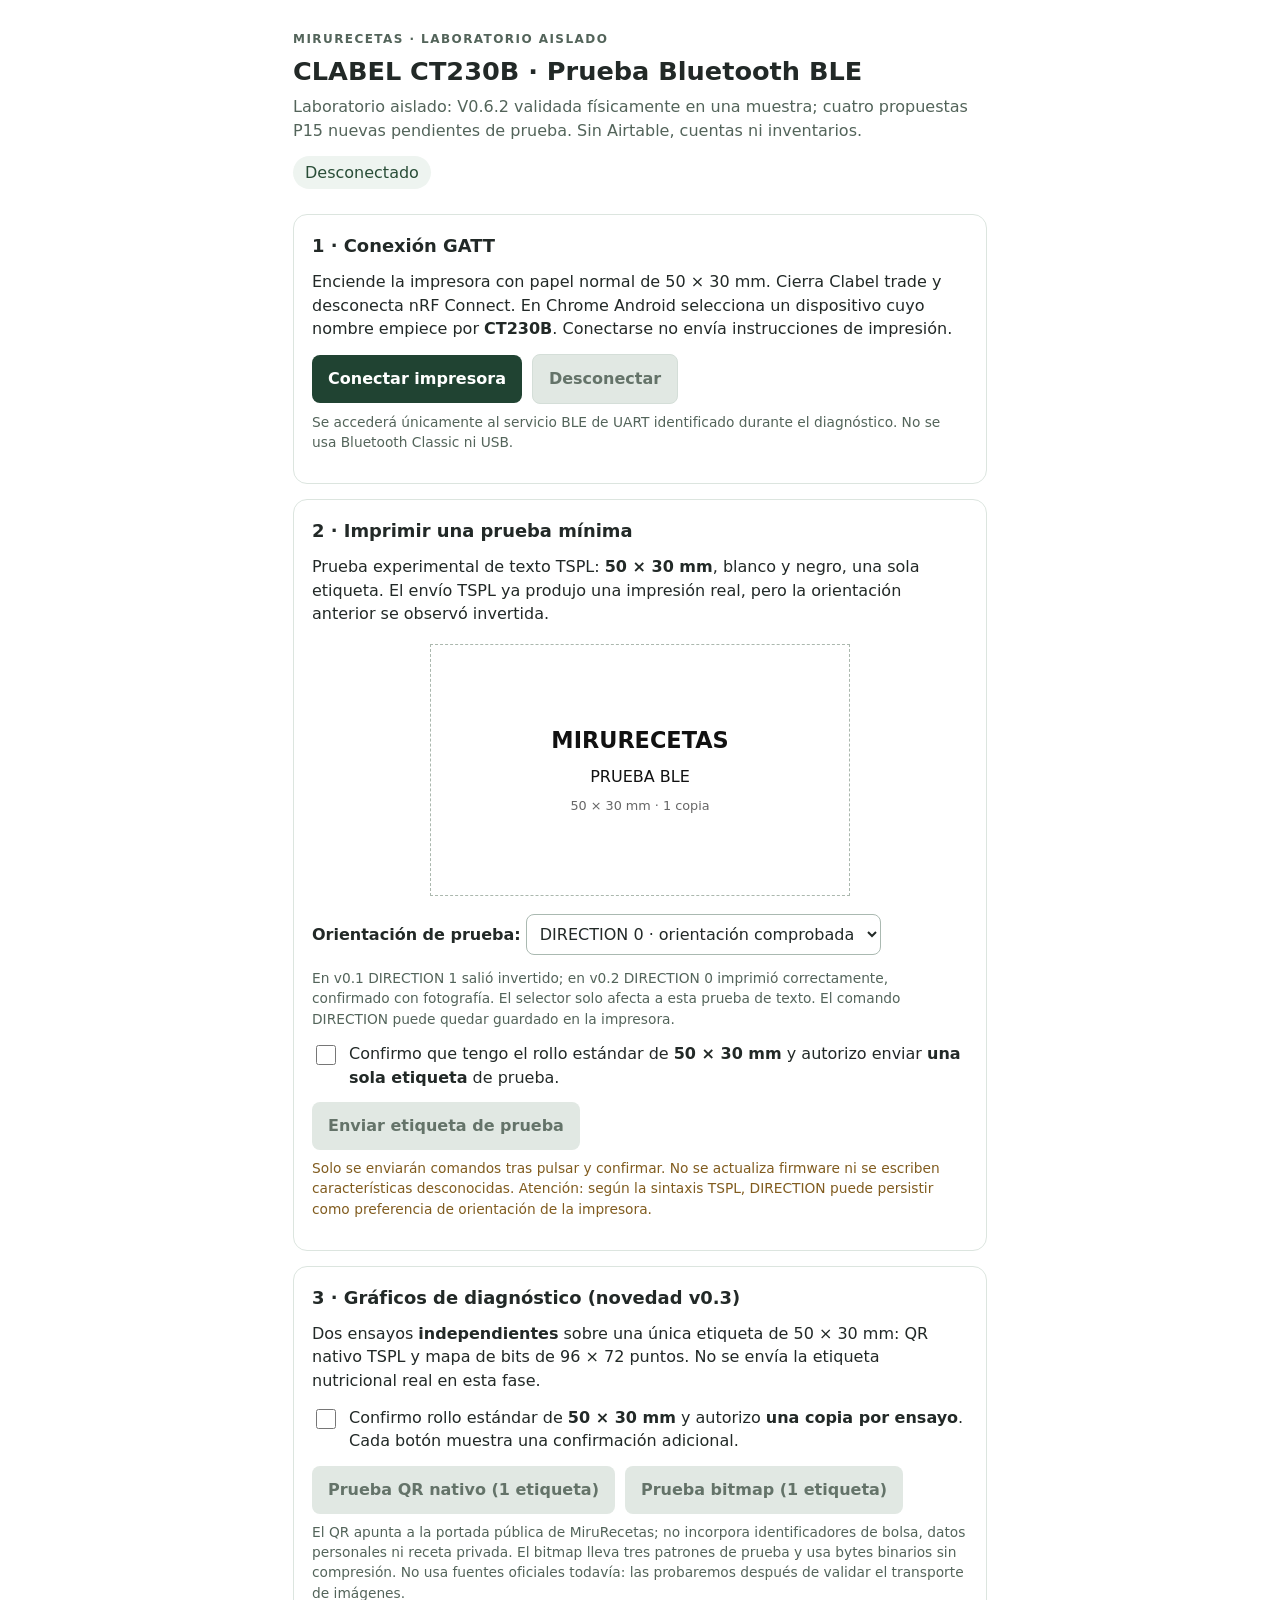
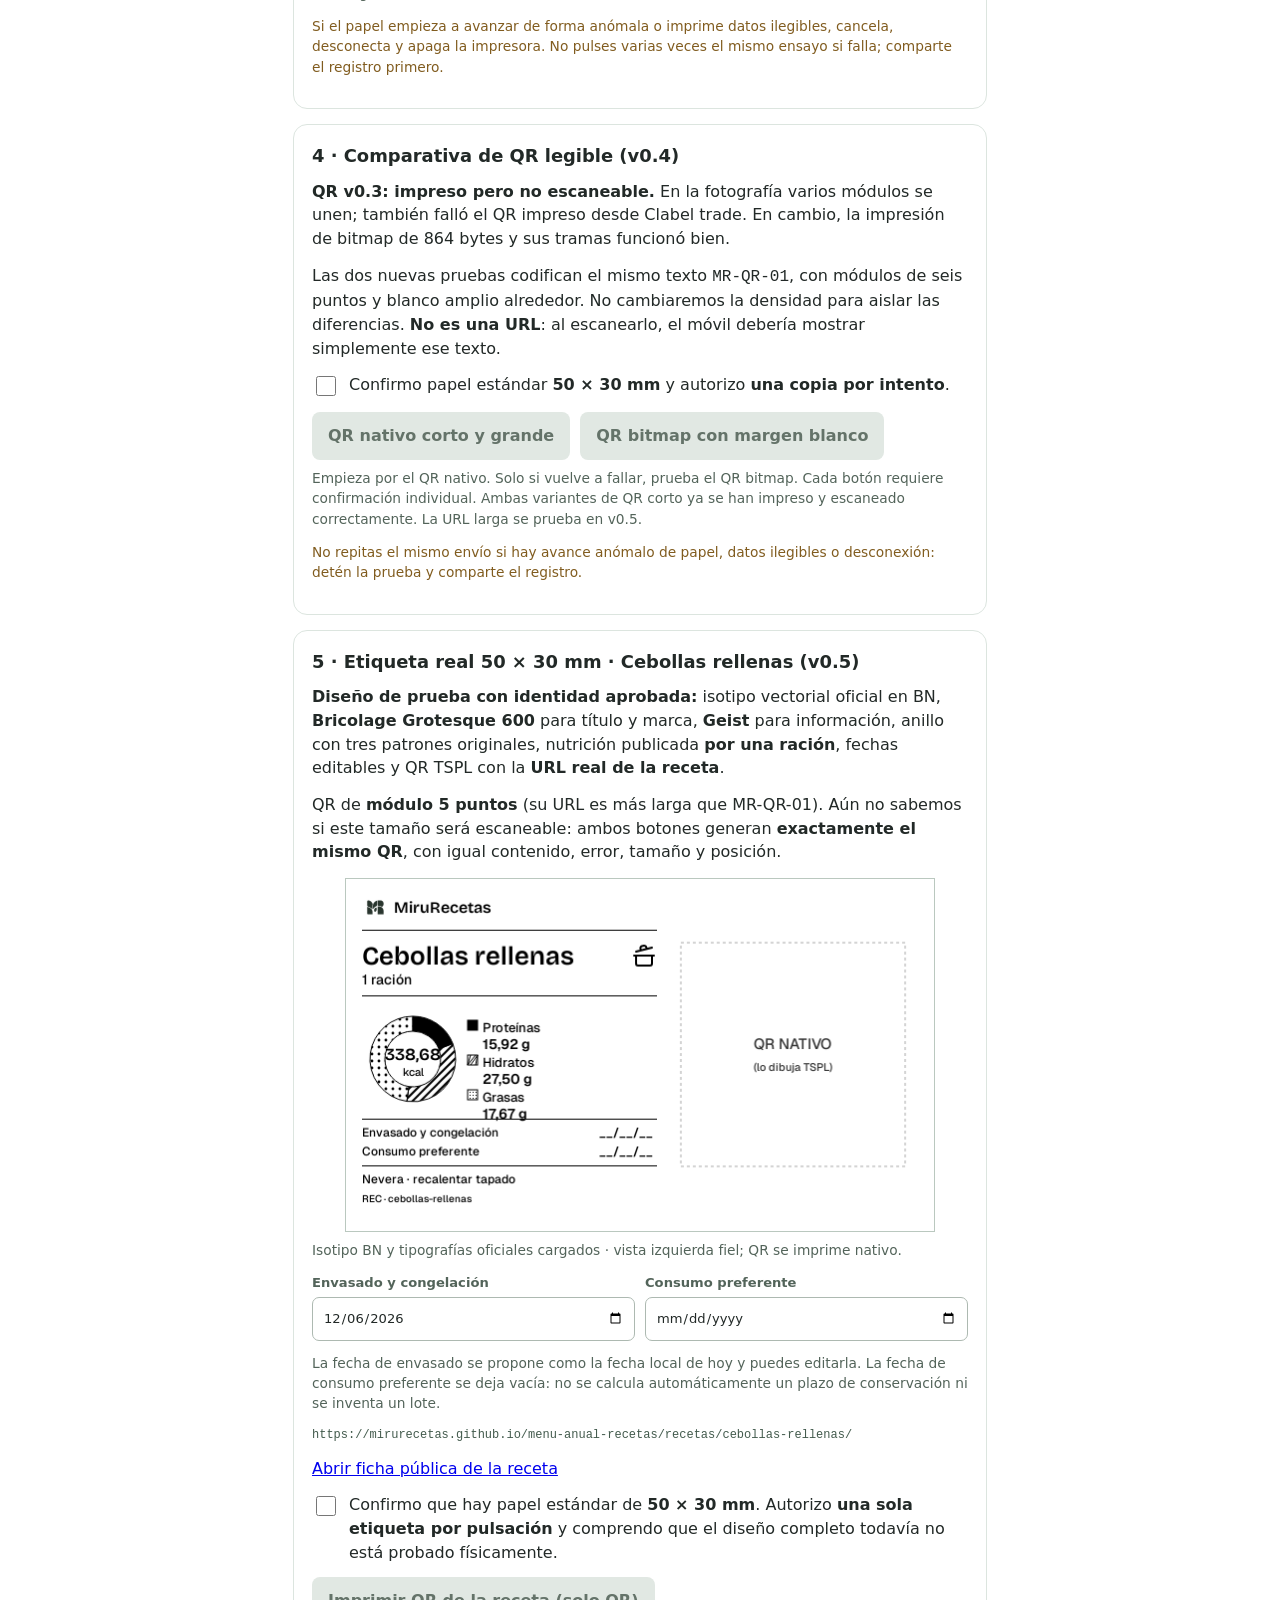
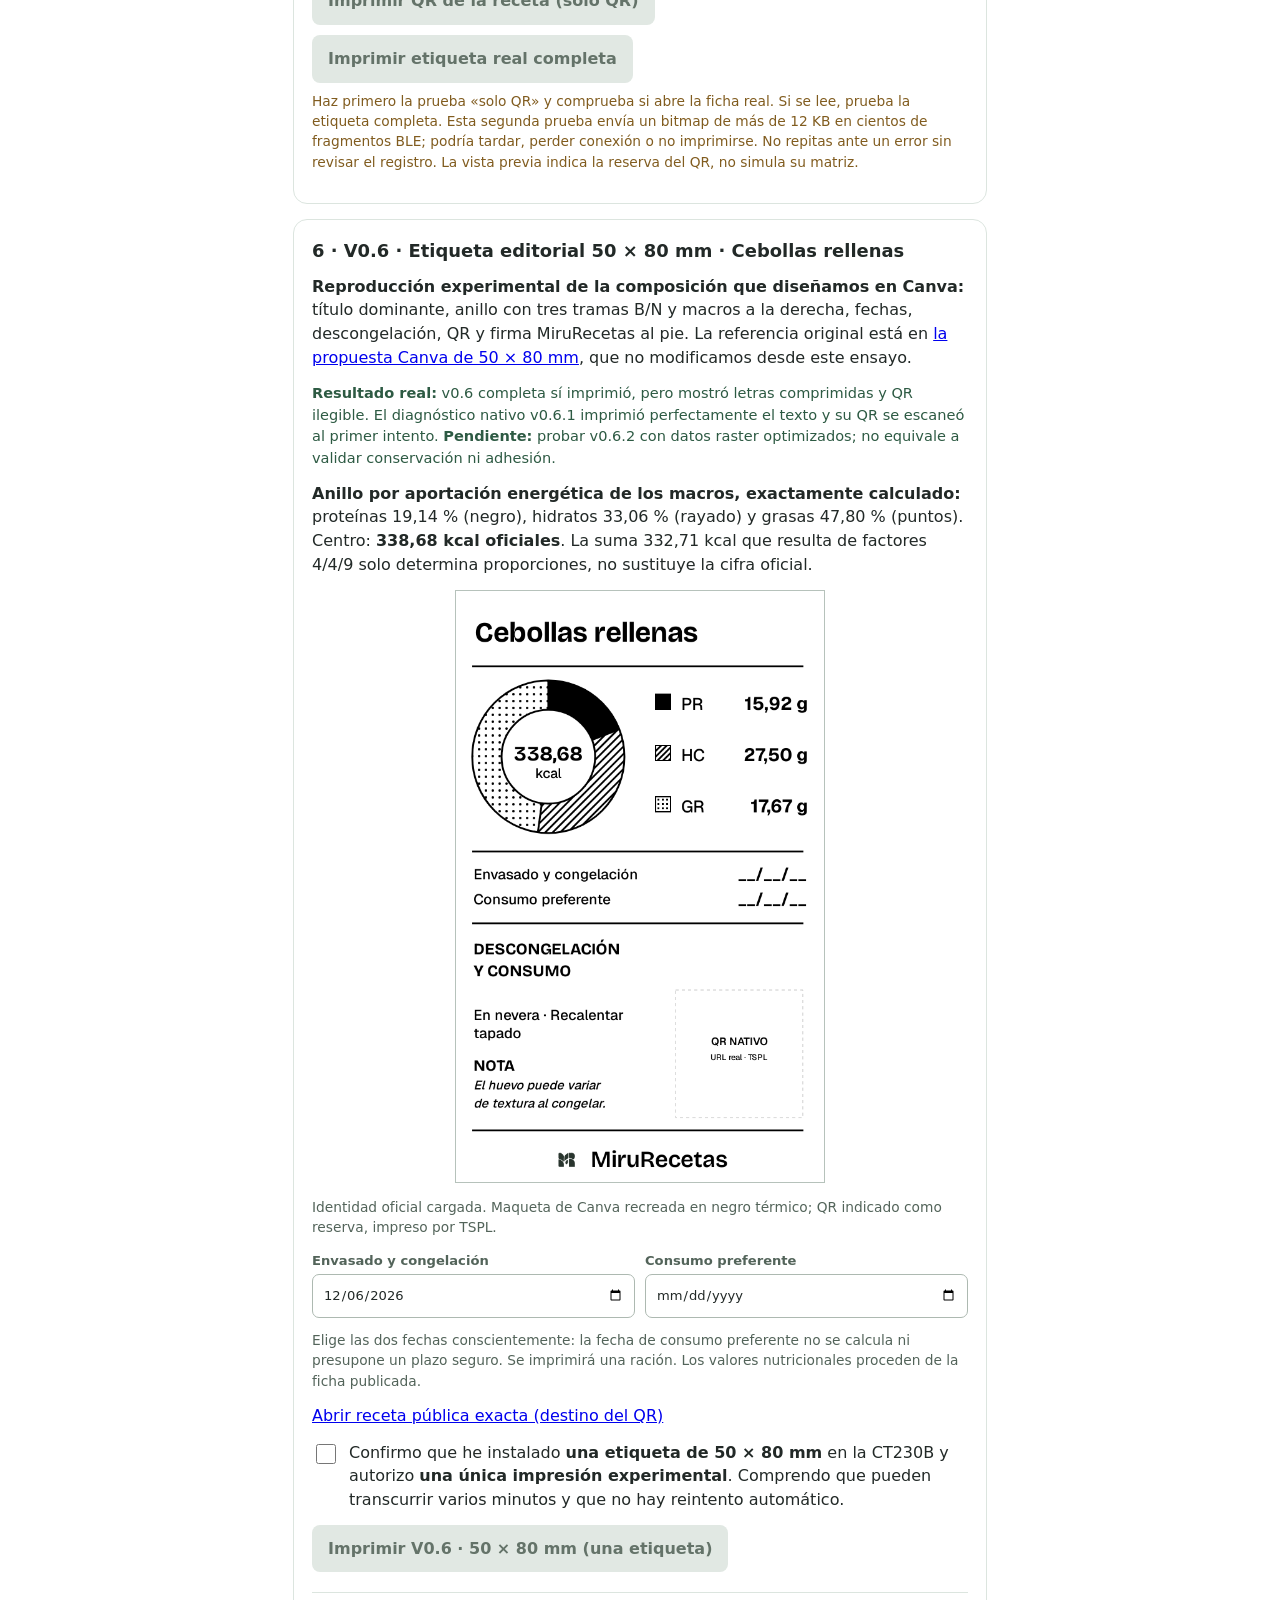
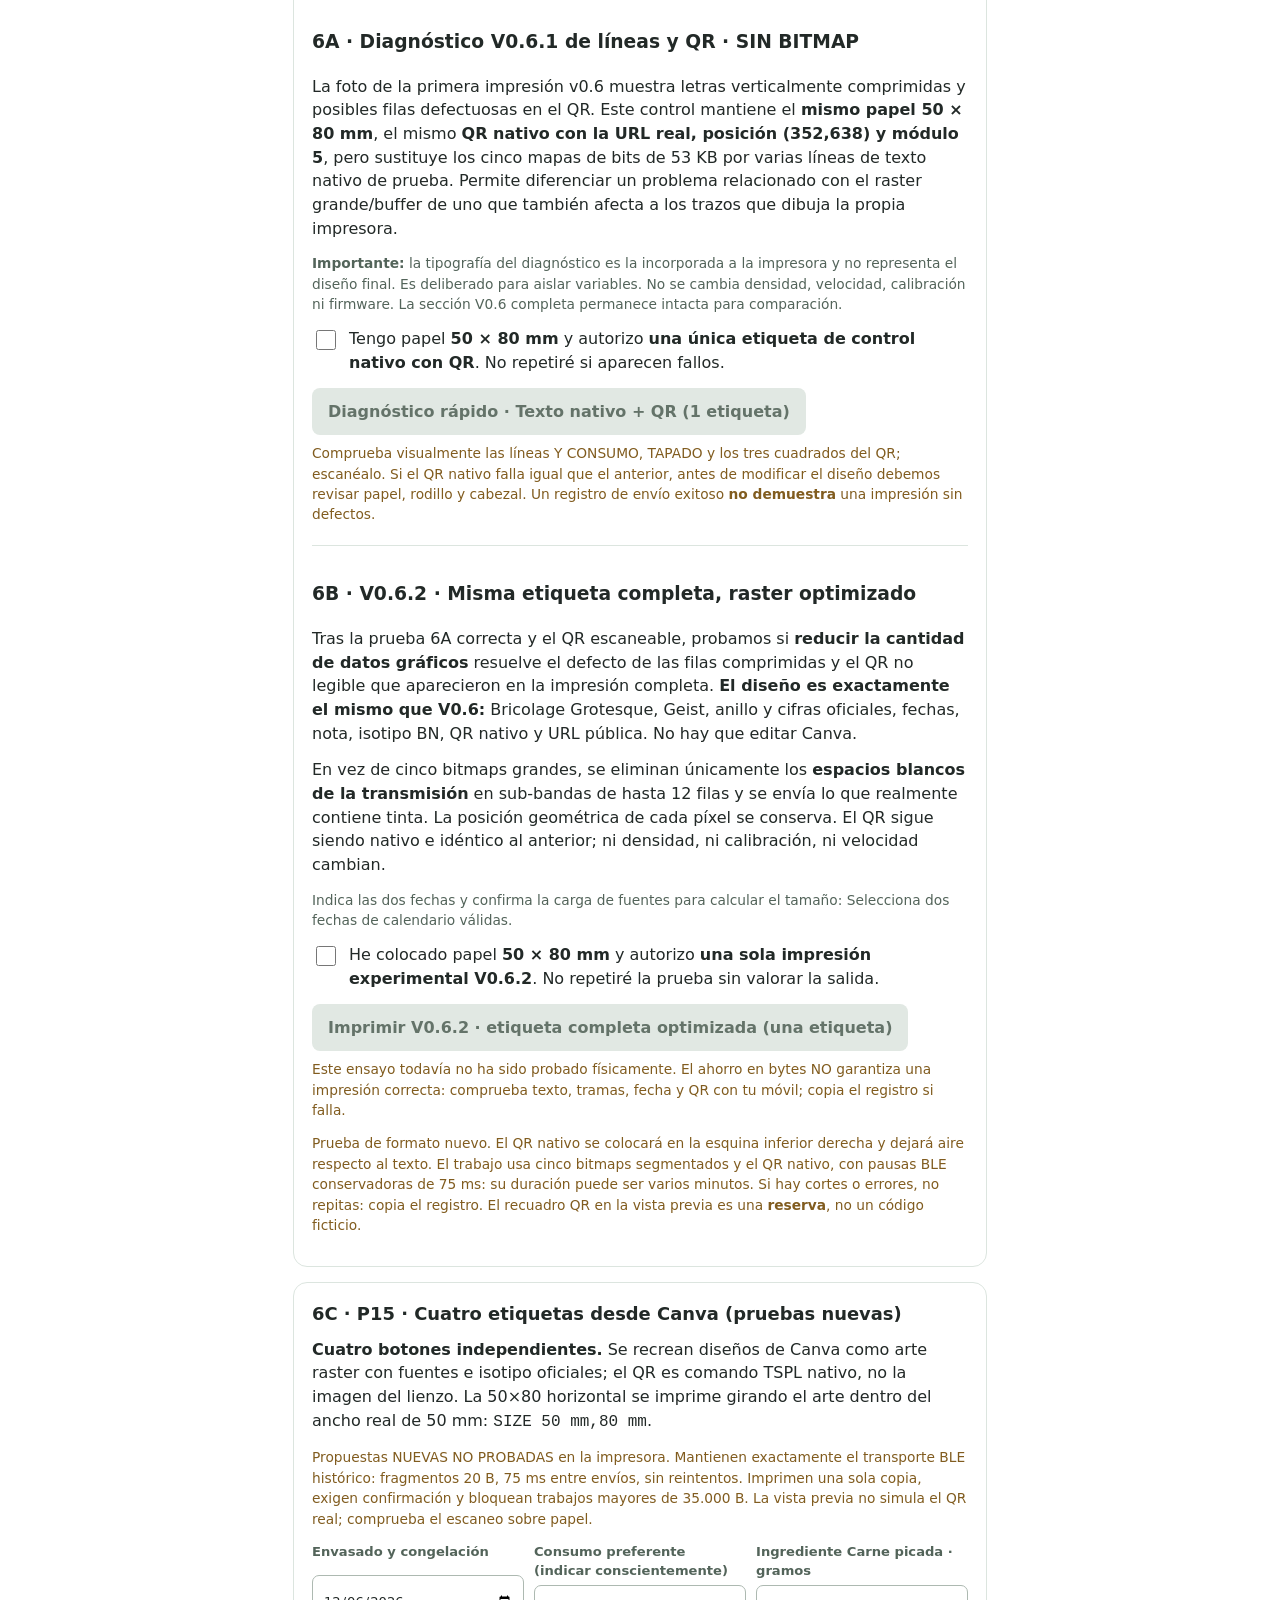
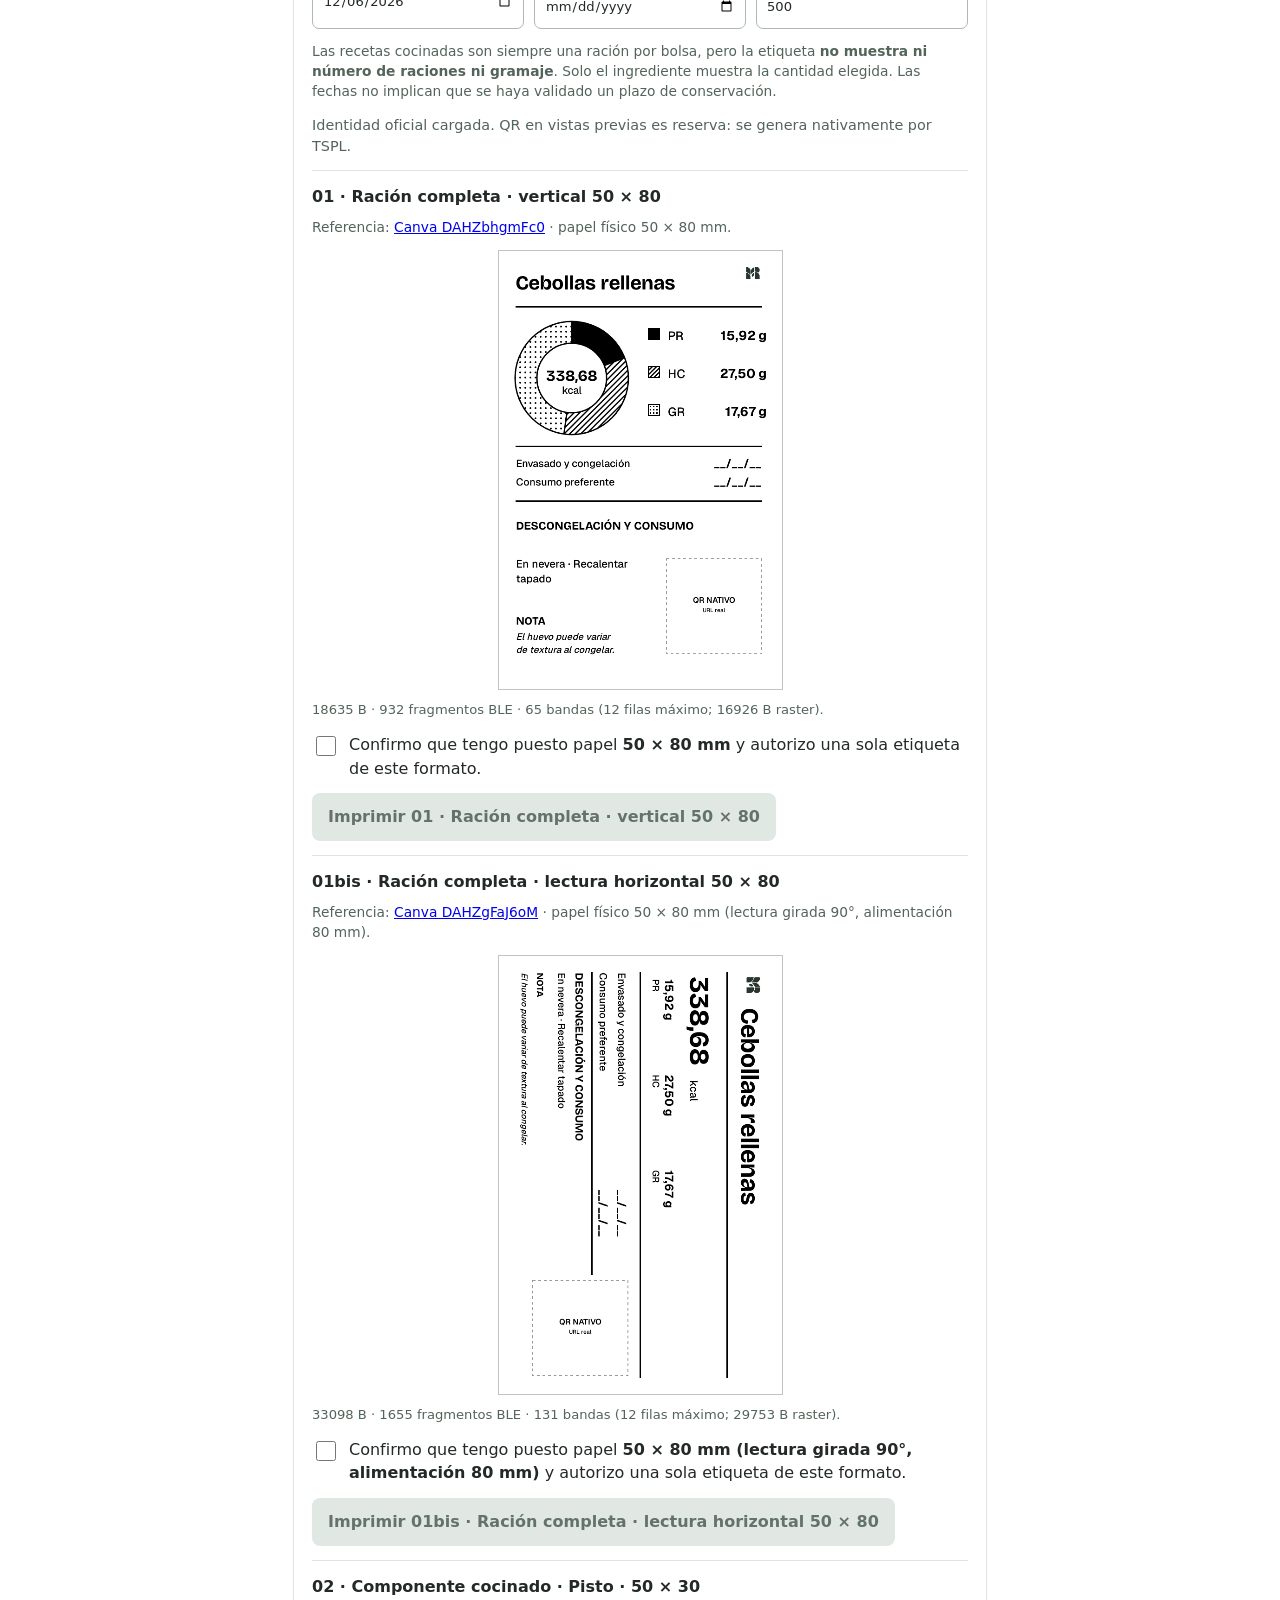
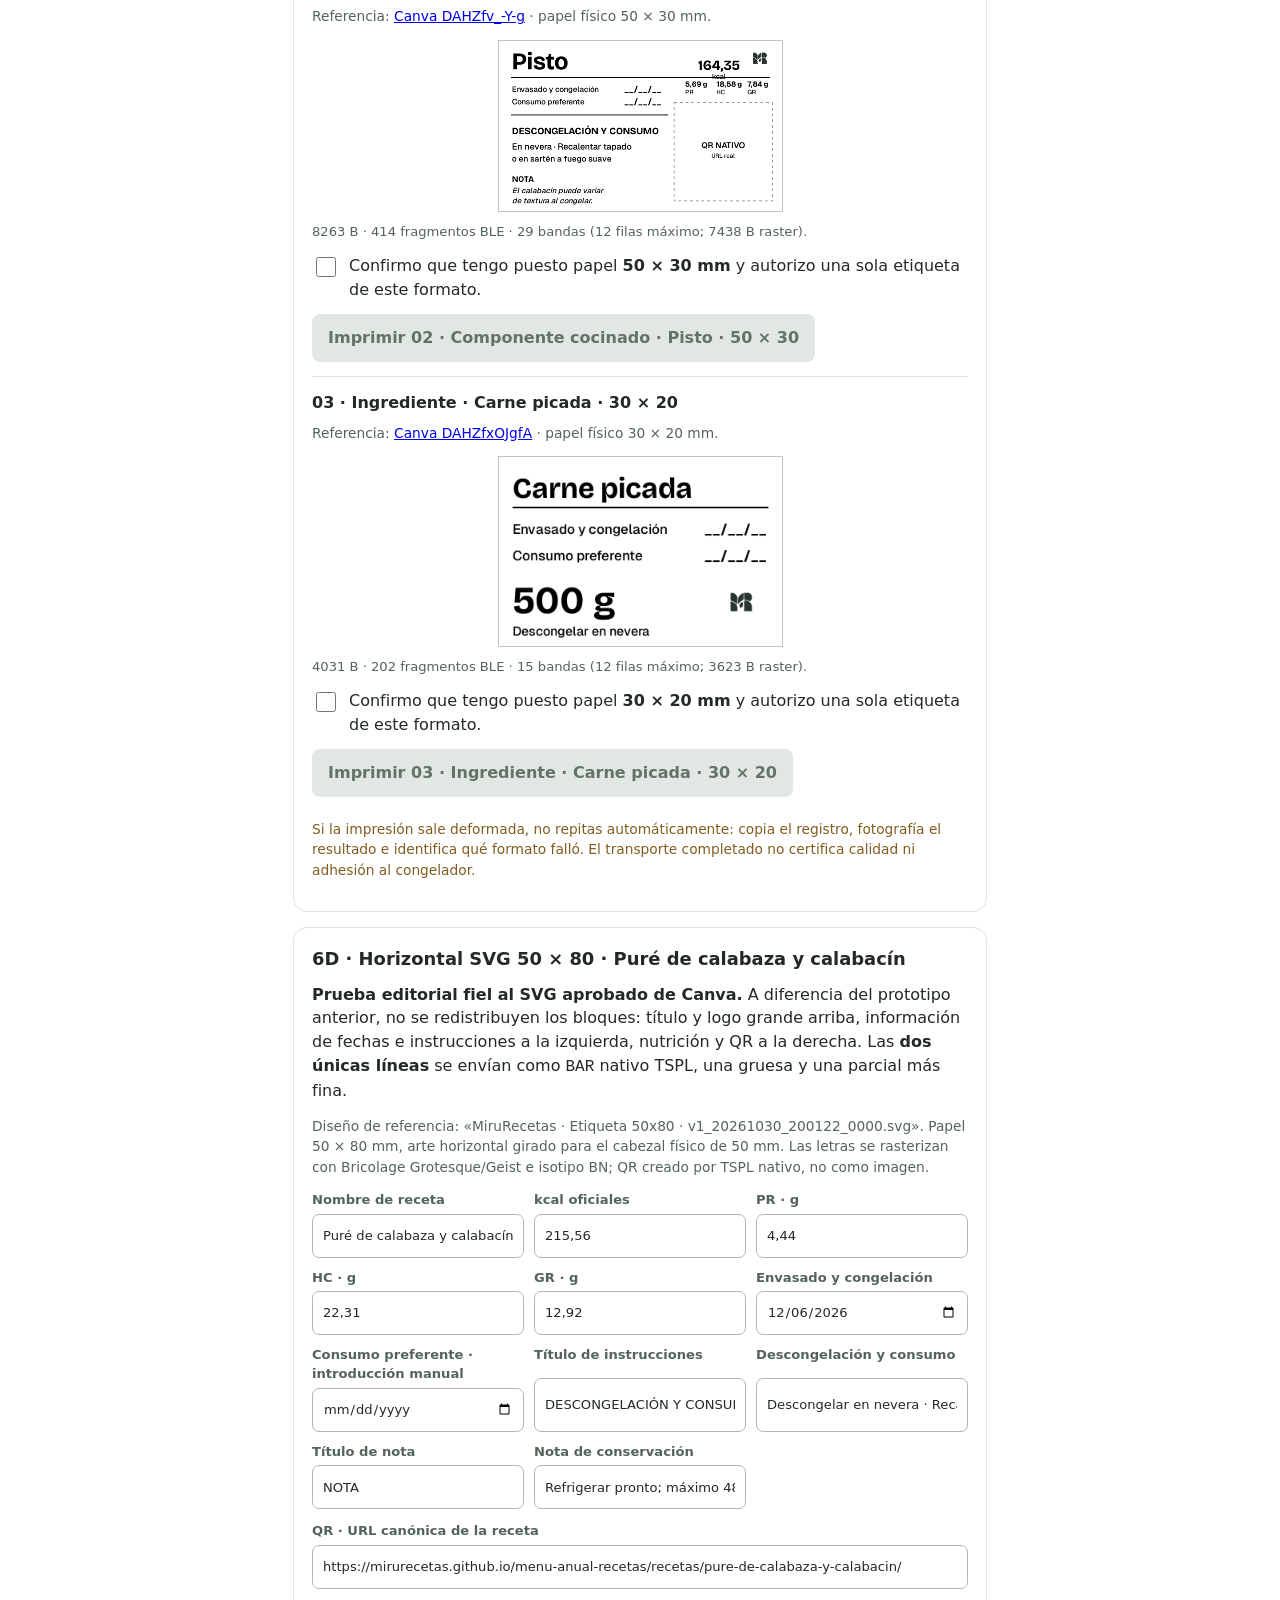
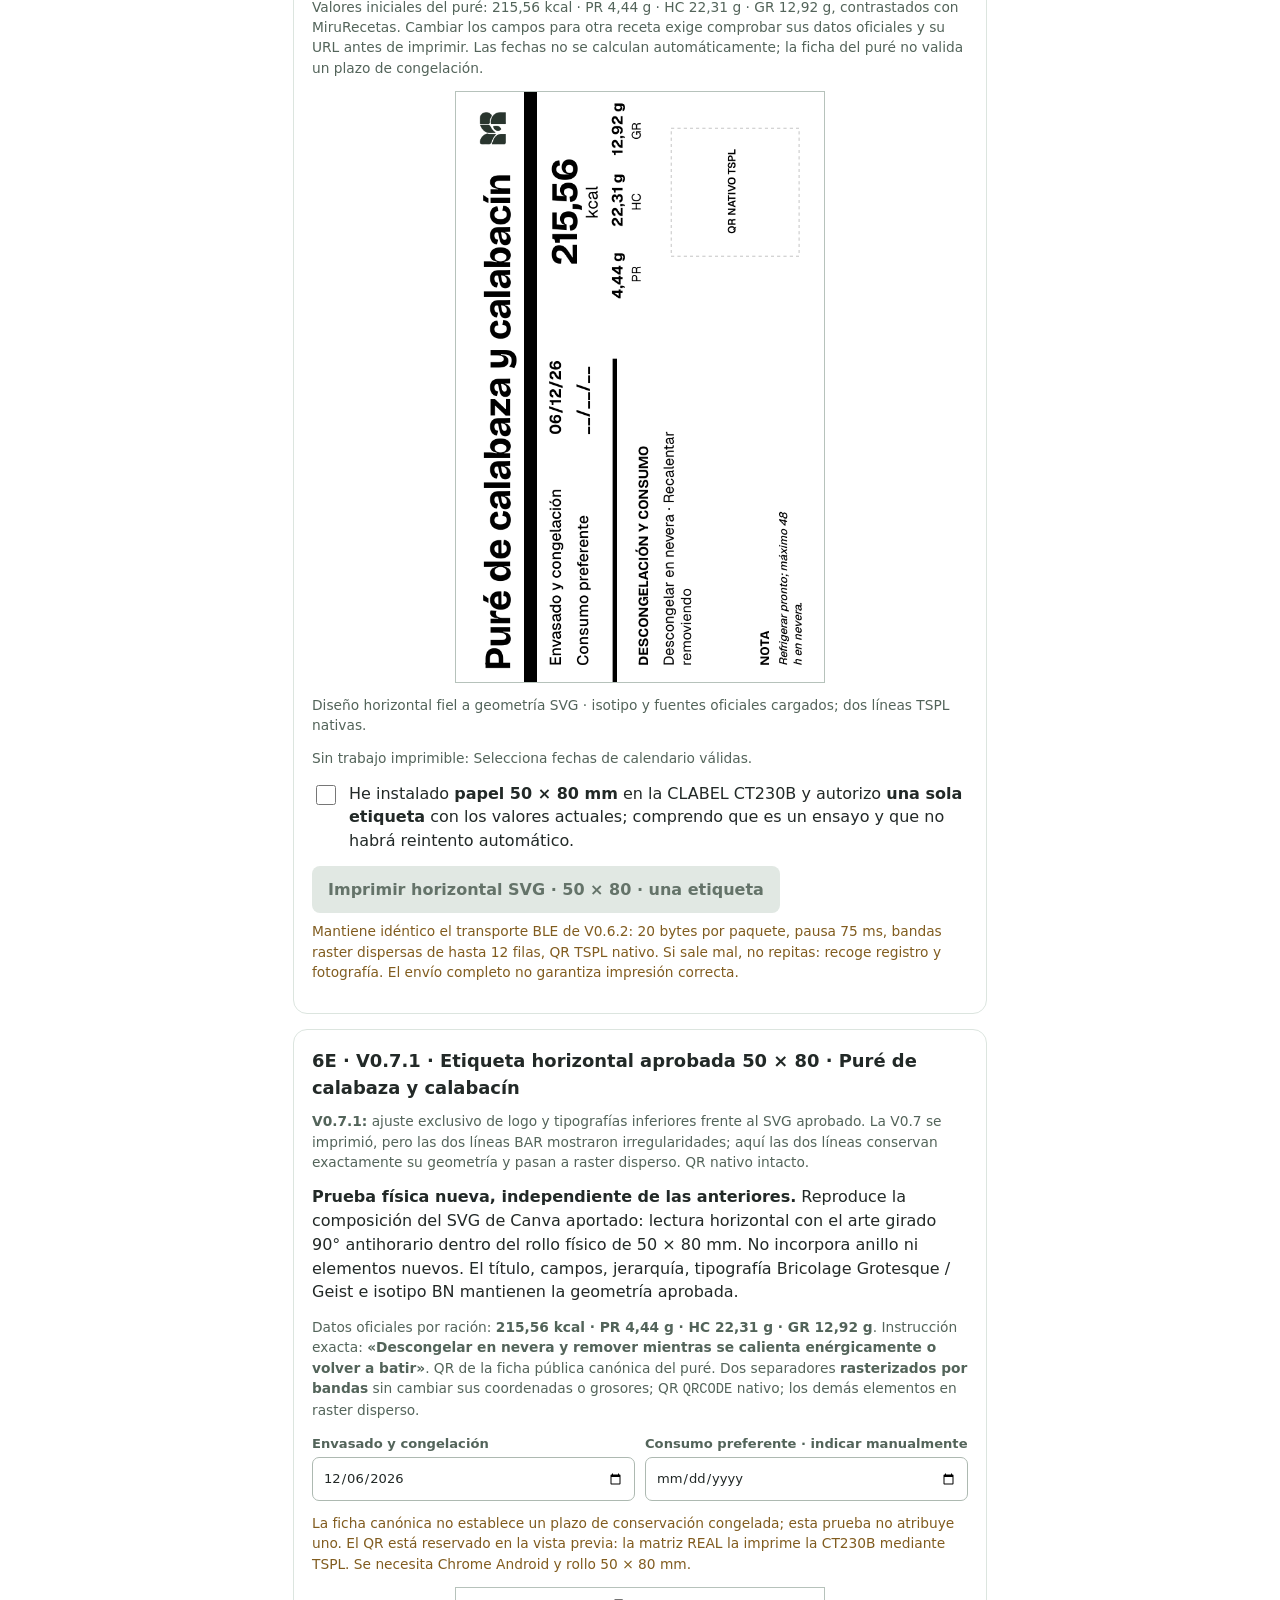
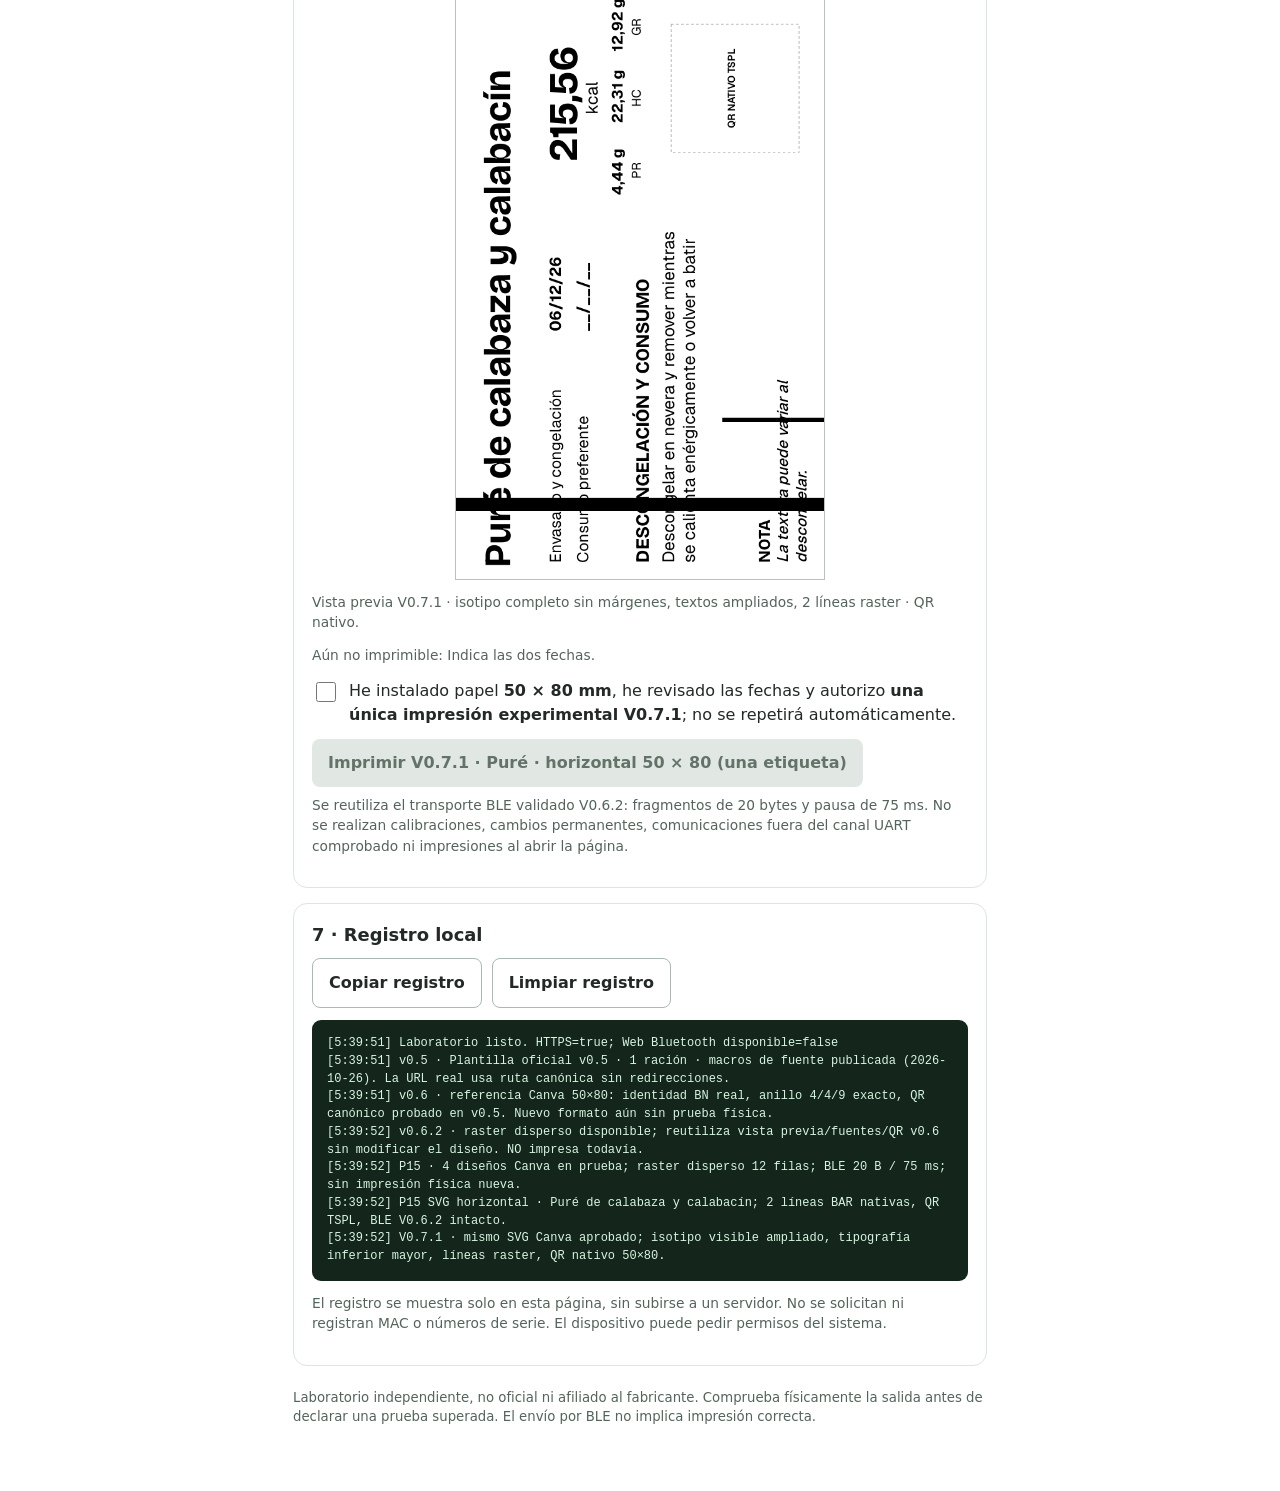
==== commit 0556ca2e: "fix(lab): bust cached V0.7 JavaScript so corrected preview loads on Android Chrome" ====
--- a/index.html
+++ b/index.html
@@ -242,7 +242,7 @@
 </div>
 <p class="tiny warn">La ficha canónica no establece un plazo de conservación congelada; esta prueba no atribuye uno. El QR está reservado en la vista previa: la matriz REAL la imprime la CT230B mediante TSPL. Se necesita Chrome Android y rollo 50 × 80 mm.</p>
 <canvas id="v7Preview" role="img" width="590" height="945" aria-label="Vista previa de la etiqueta V0.7 horizontal, girada para rollo 50 por 80; QR nativo reservado."></canvas>
-<p id="v7Assets" class="tiny muted">Cargando fuentes e isotipo oficiales…</p>
+<p id="v7Assets" class="tiny muted">Cargando motor gráfico V0.7.1, fuentes e isotipo oficiales…</p>
 <p id="v7Metrics" class="tiny muted">Selecciona ambas fechas para calcular el trabajo.</p>
 <label class="switch"><input id="v7Confirm" type="checkbox"><span>He instalado papel <strong>50 × 80 mm</strong>, he revisado las fechas y autorizo <strong>una única impresión experimental V0.7.1</strong>; no se repetirá automáticamente.</span></label>
 <div class="actions"><button id="v7Print" type="button" disabled>Imprimir V0.7.1 · Puré · horizontal 50 × 80 (una etiqueta)</button></div>
@@ -537,6 +537,6 @@
 <script src="./label-v062.js"></script>
 <script src="./label-p15.js"></script>
 <script src="./label-p15-horizontal-svg.js"></script>
-<script src="./label-v07.js"></script>
+<script src="./label-v07.js?v=753c9df606db70d2ee5bd94066bc3911ba61f930"></script>
 </body>
 </html>
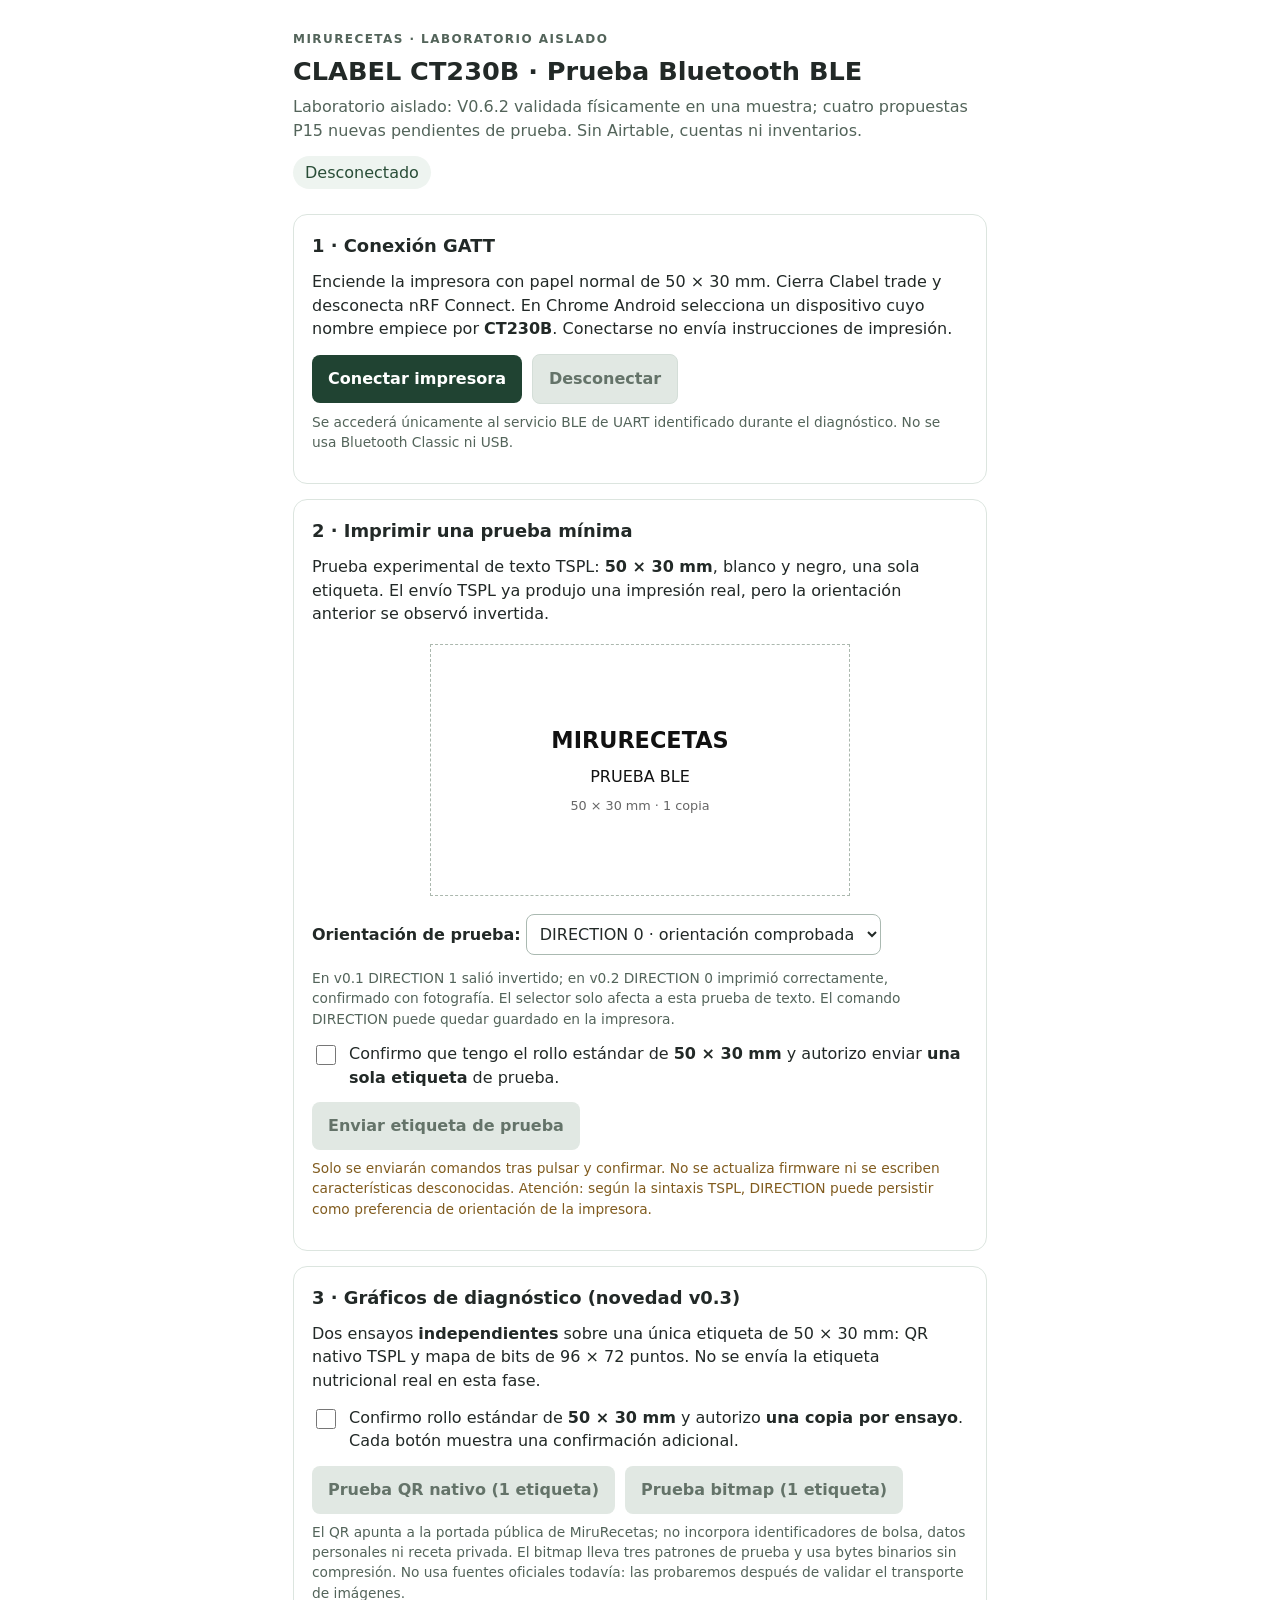
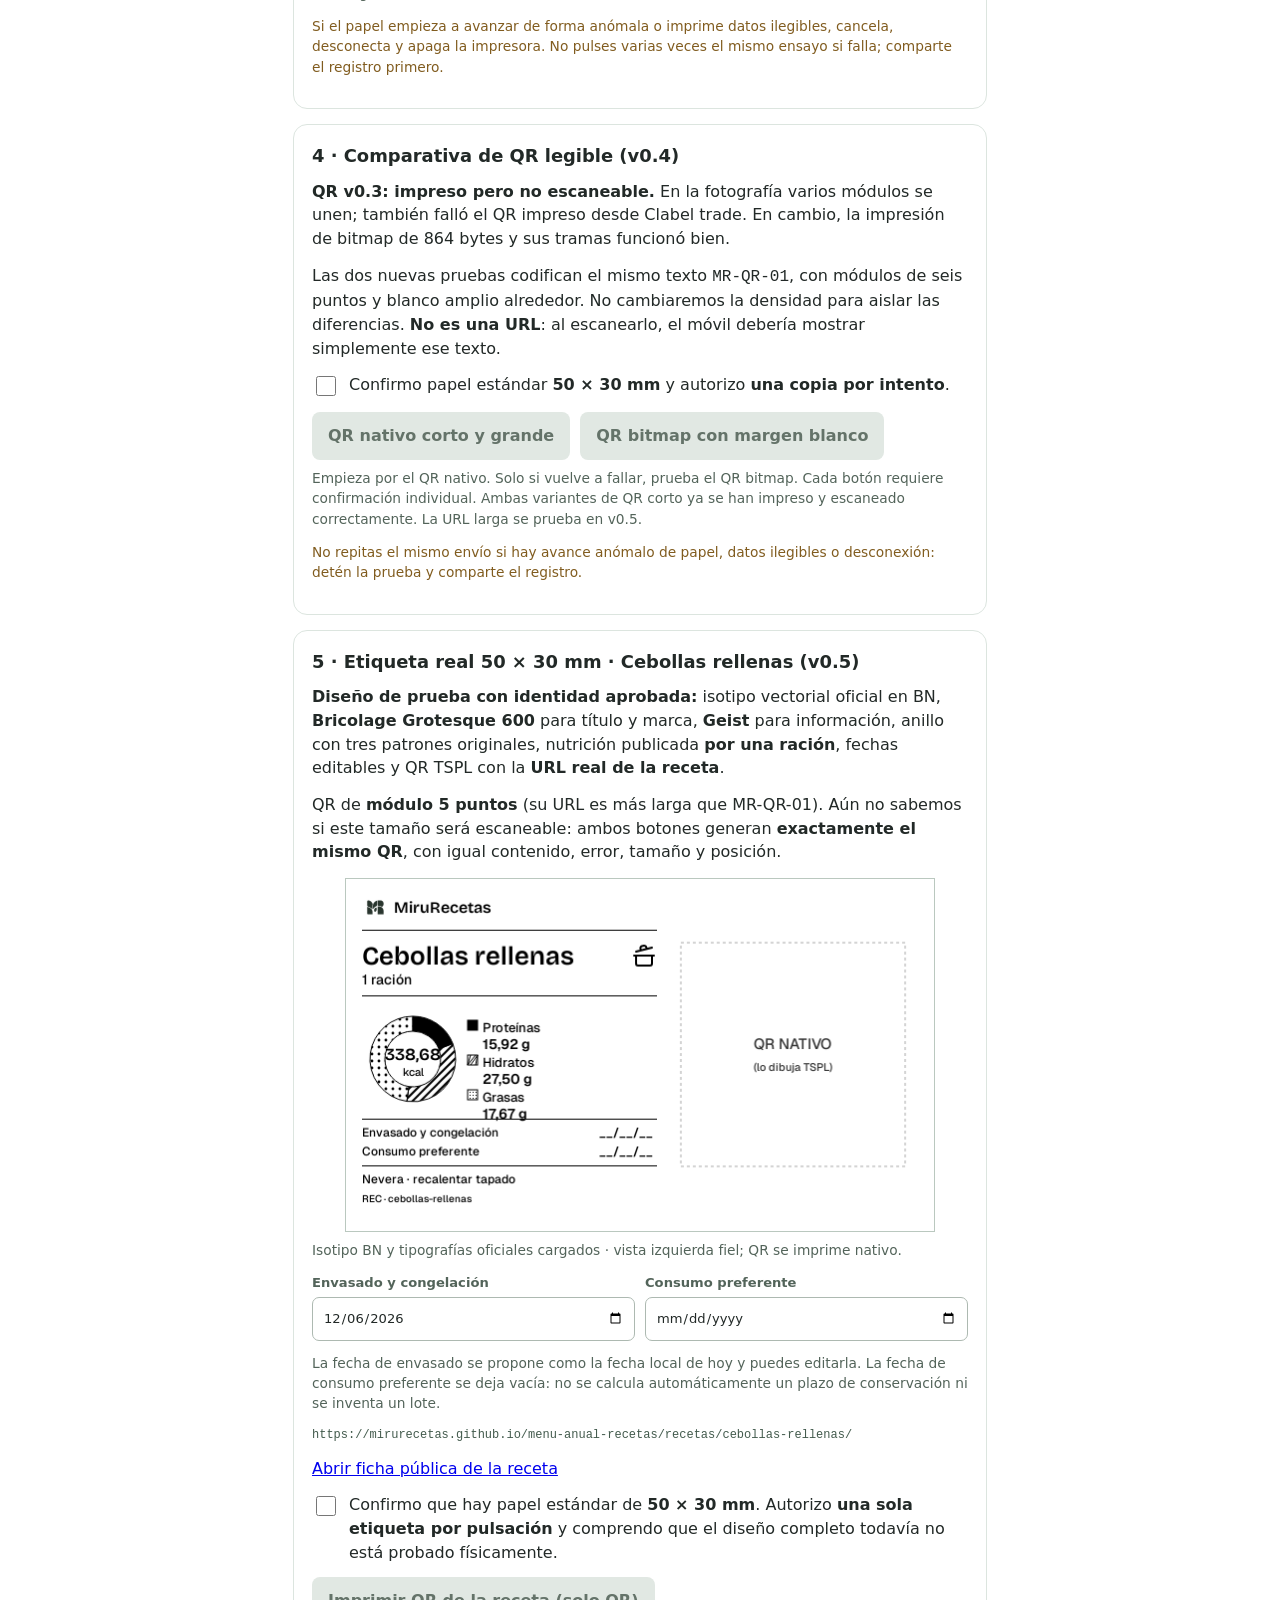
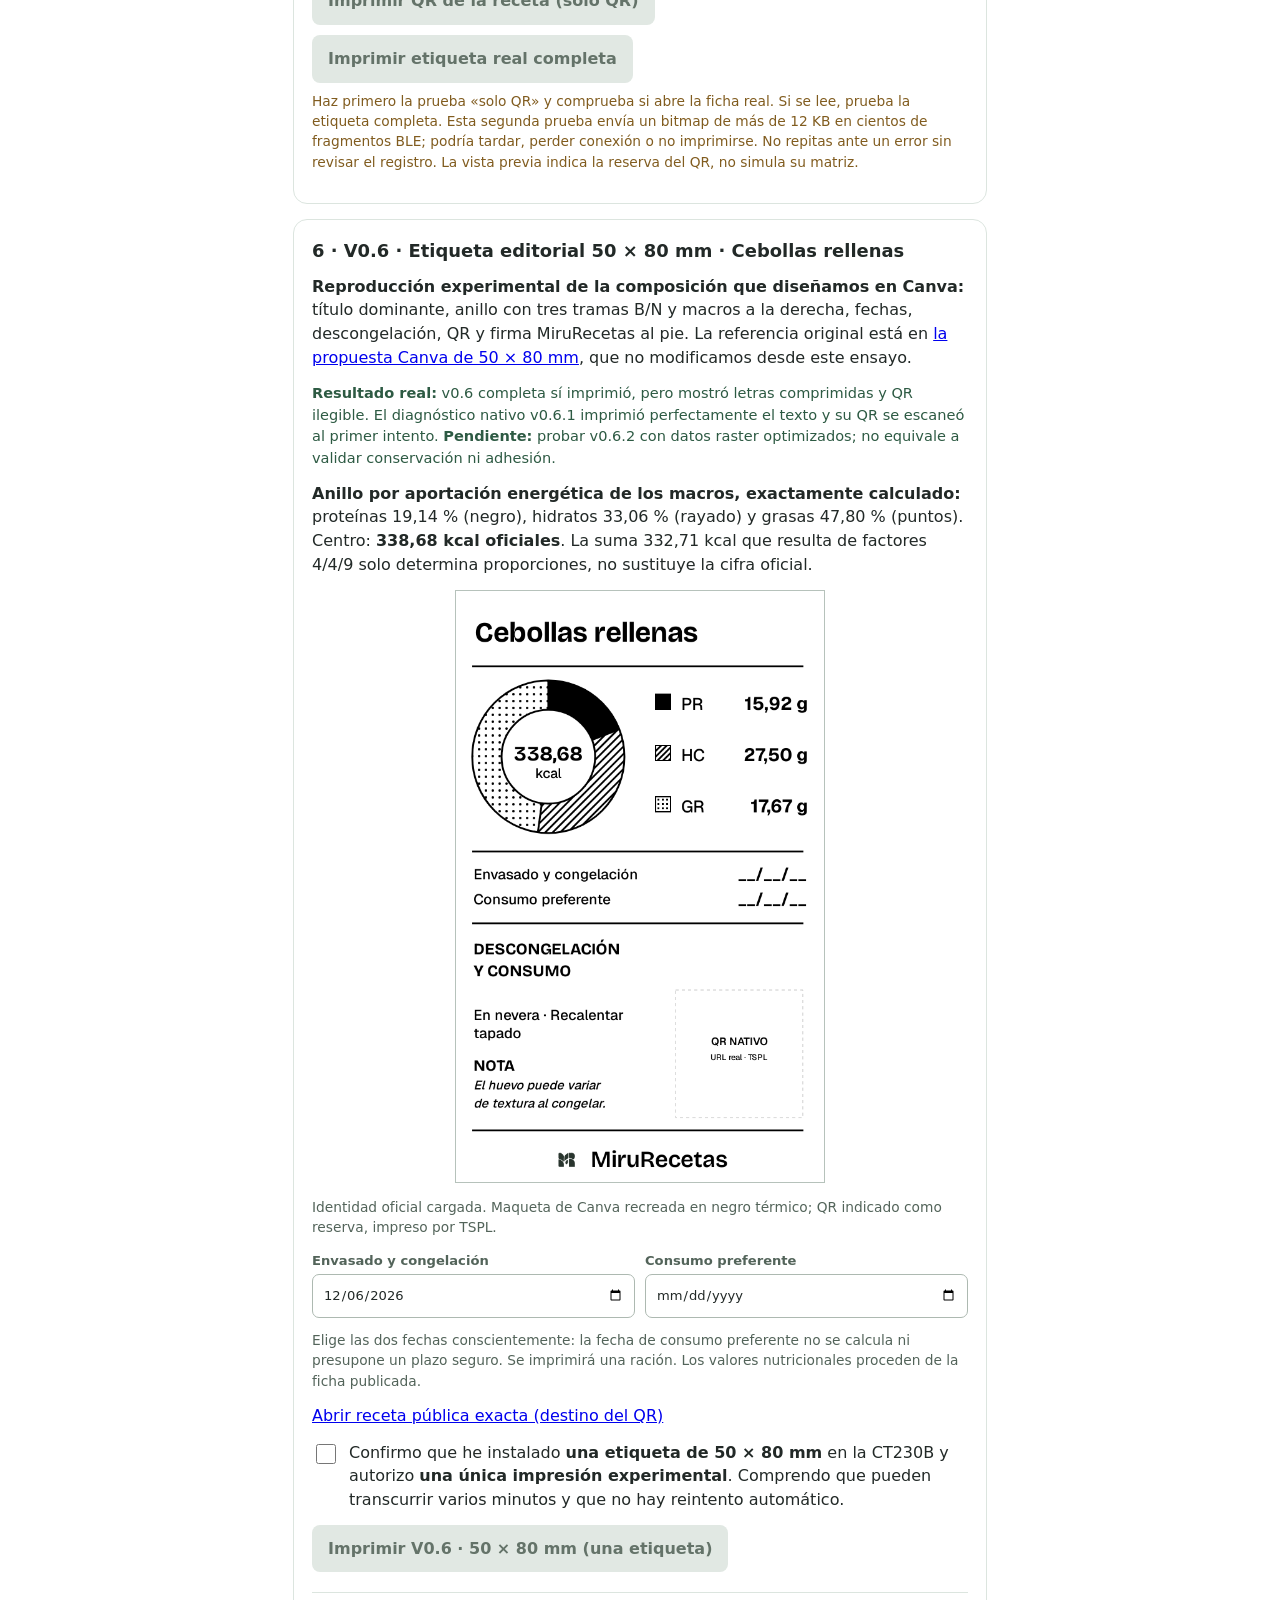
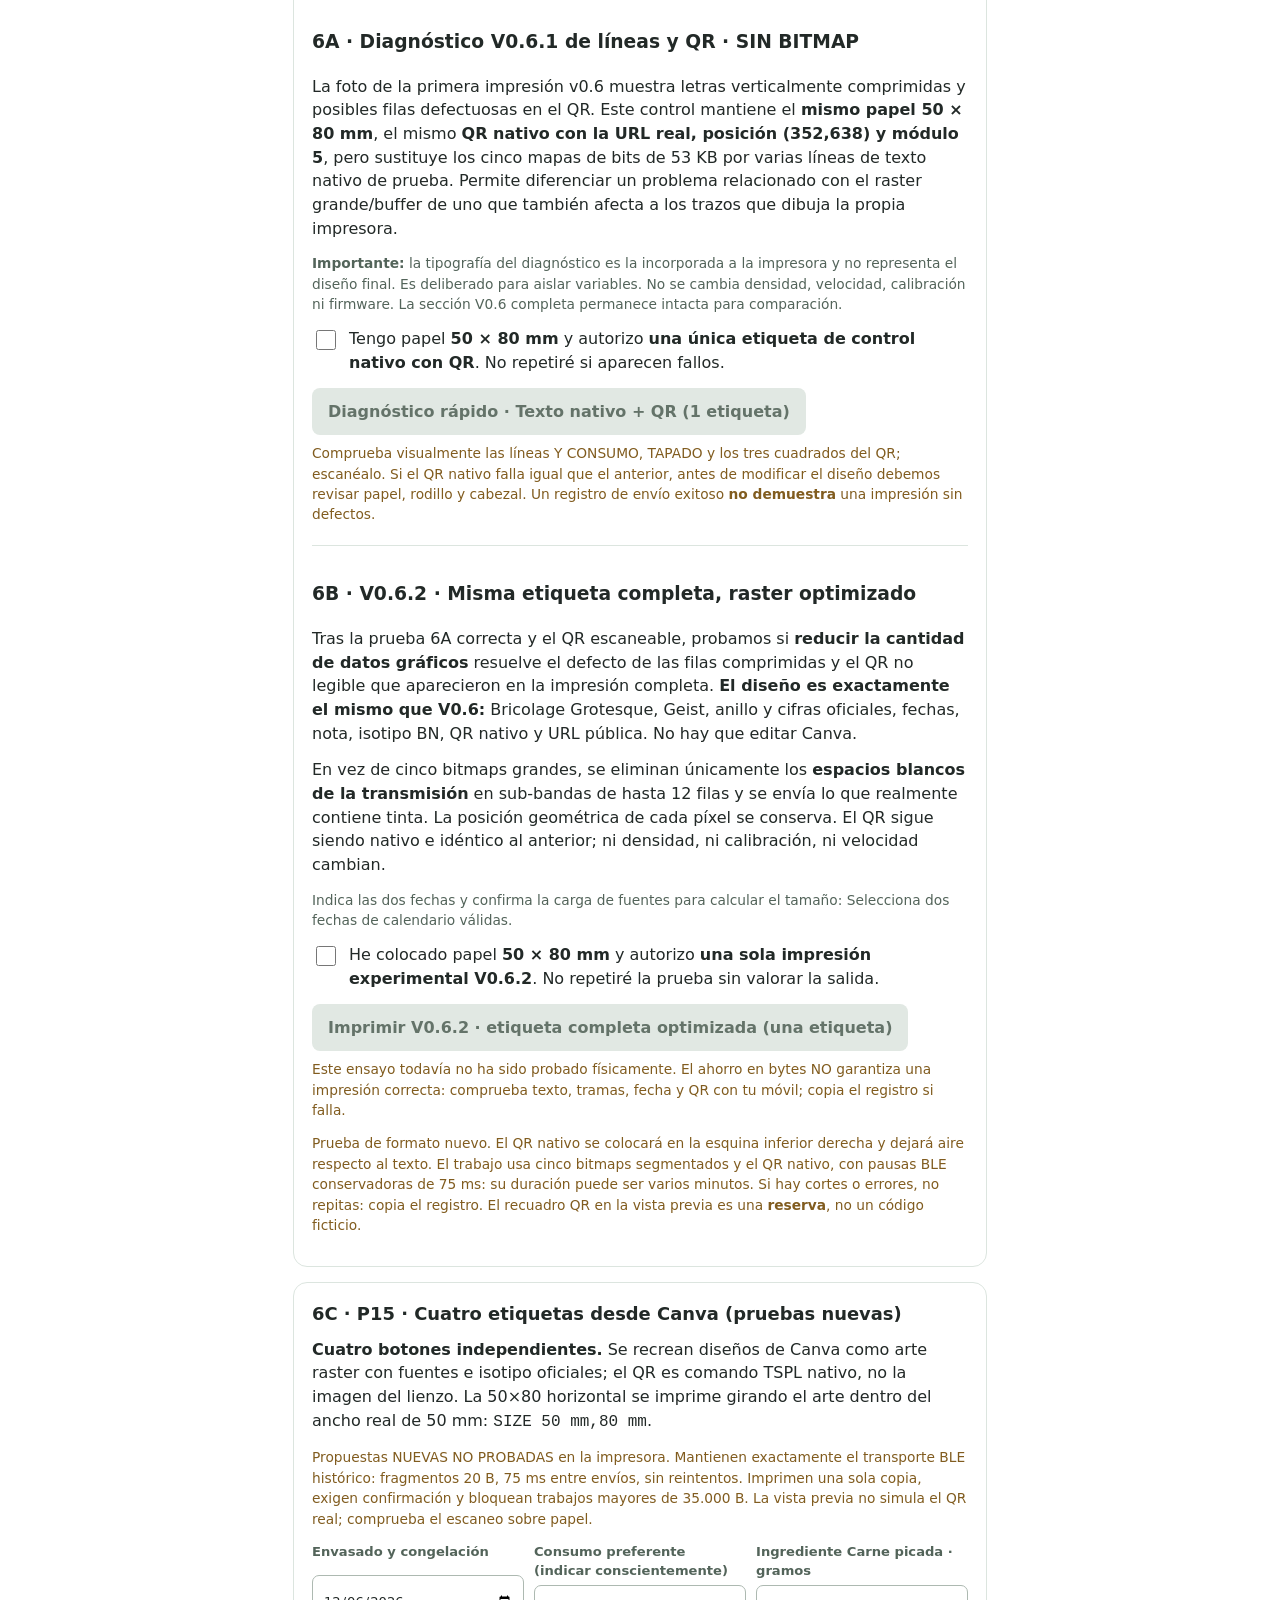
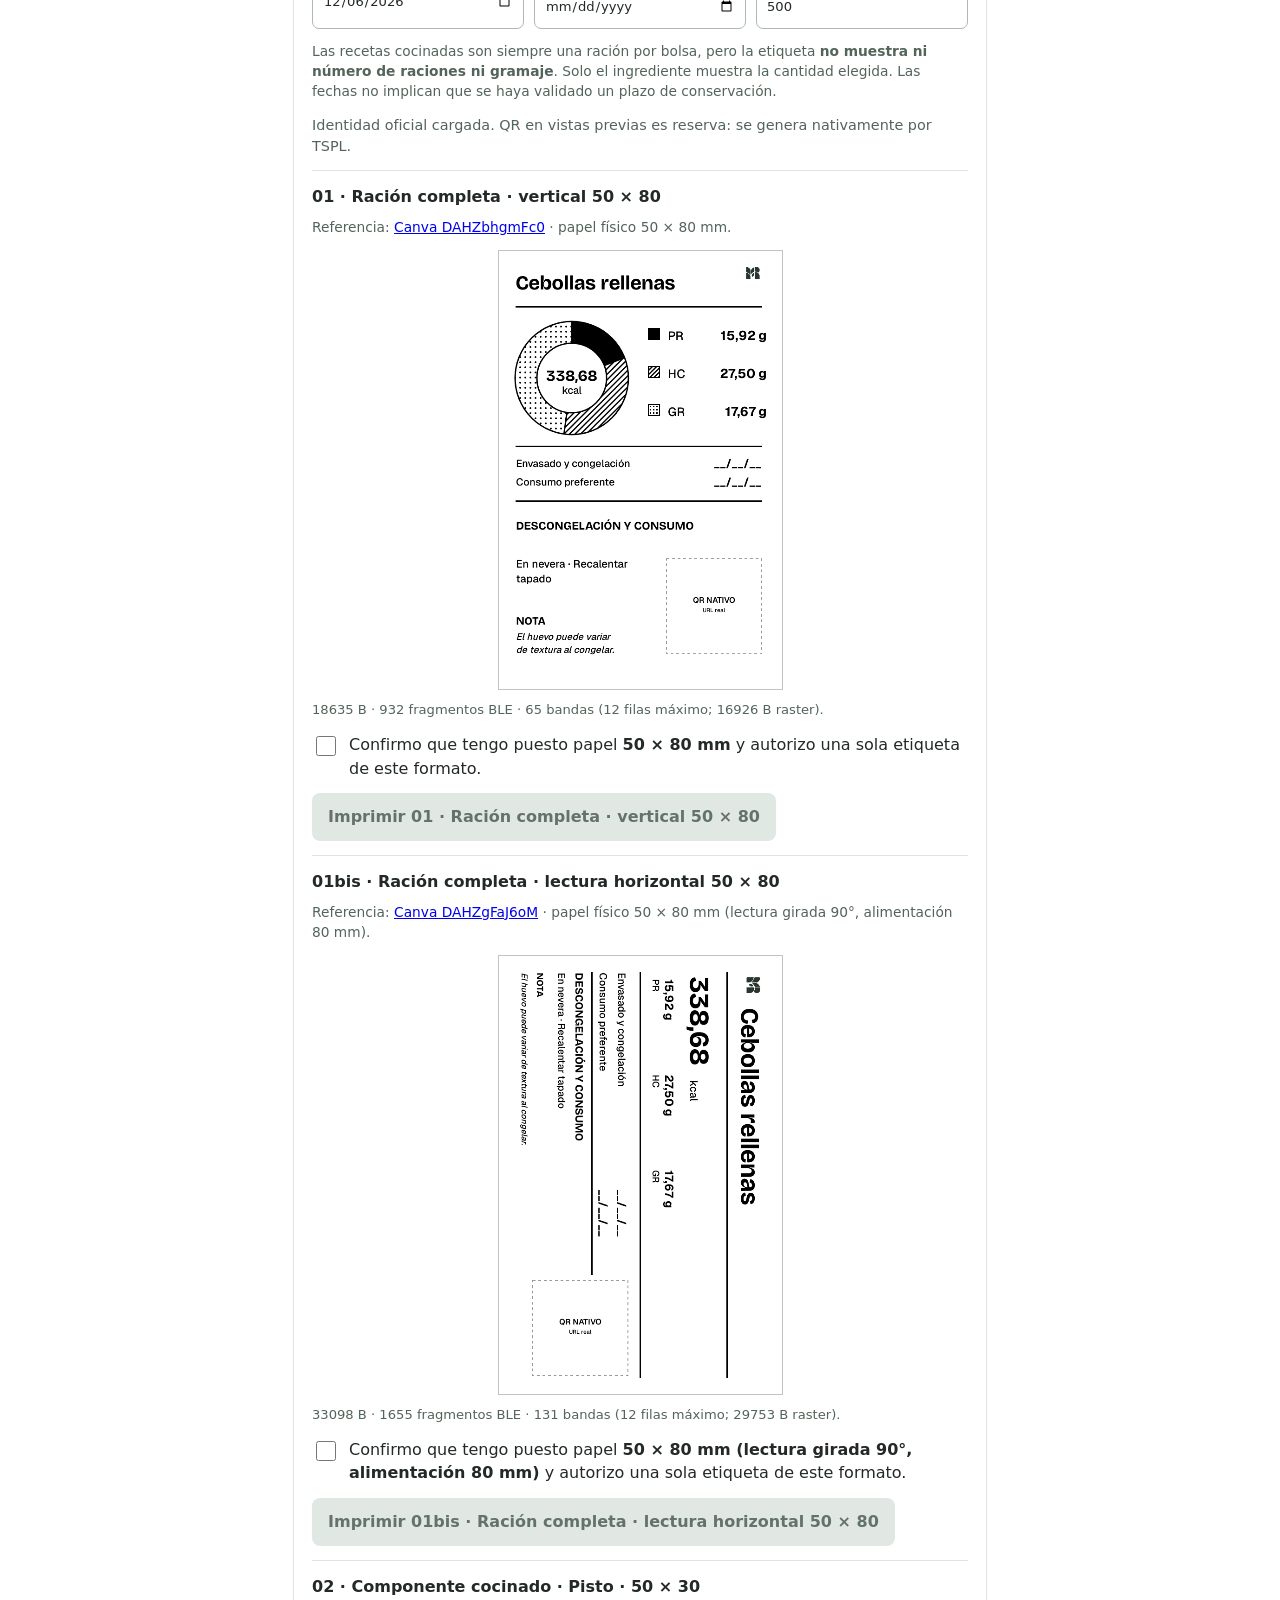
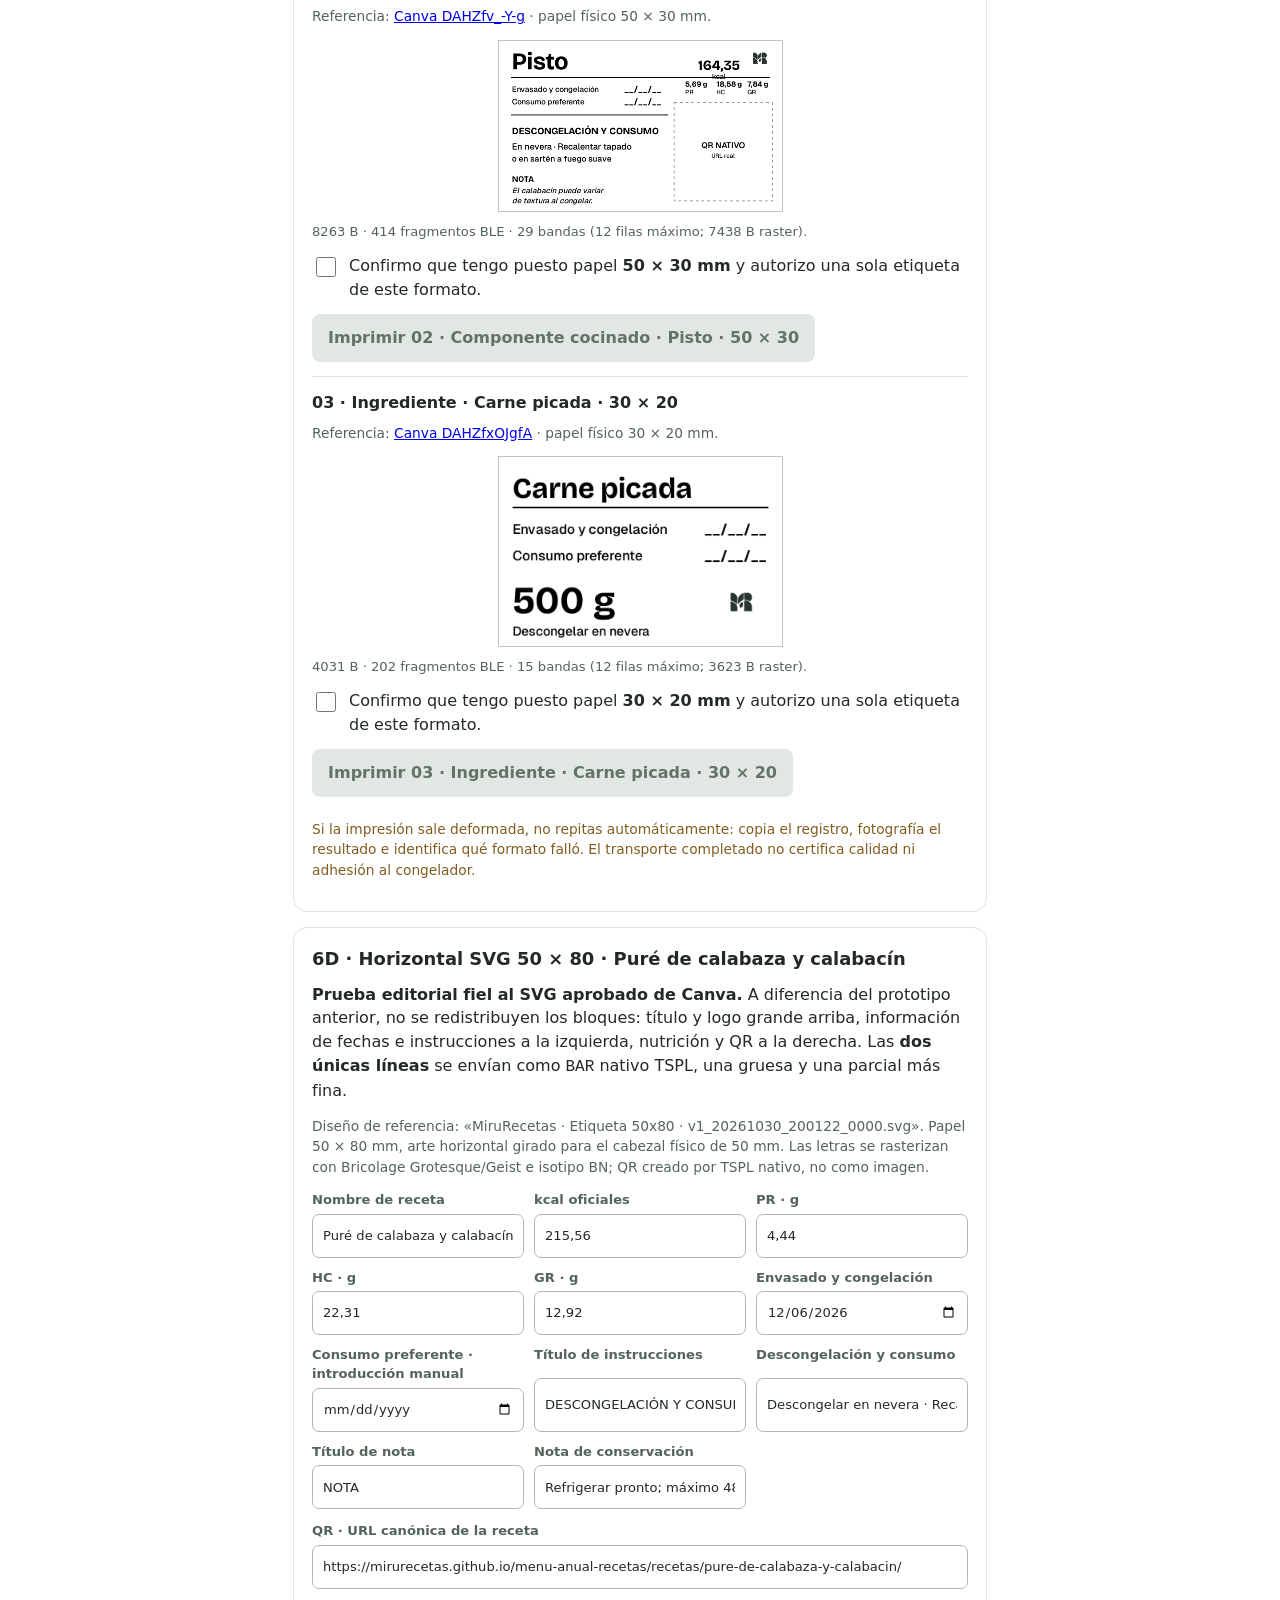
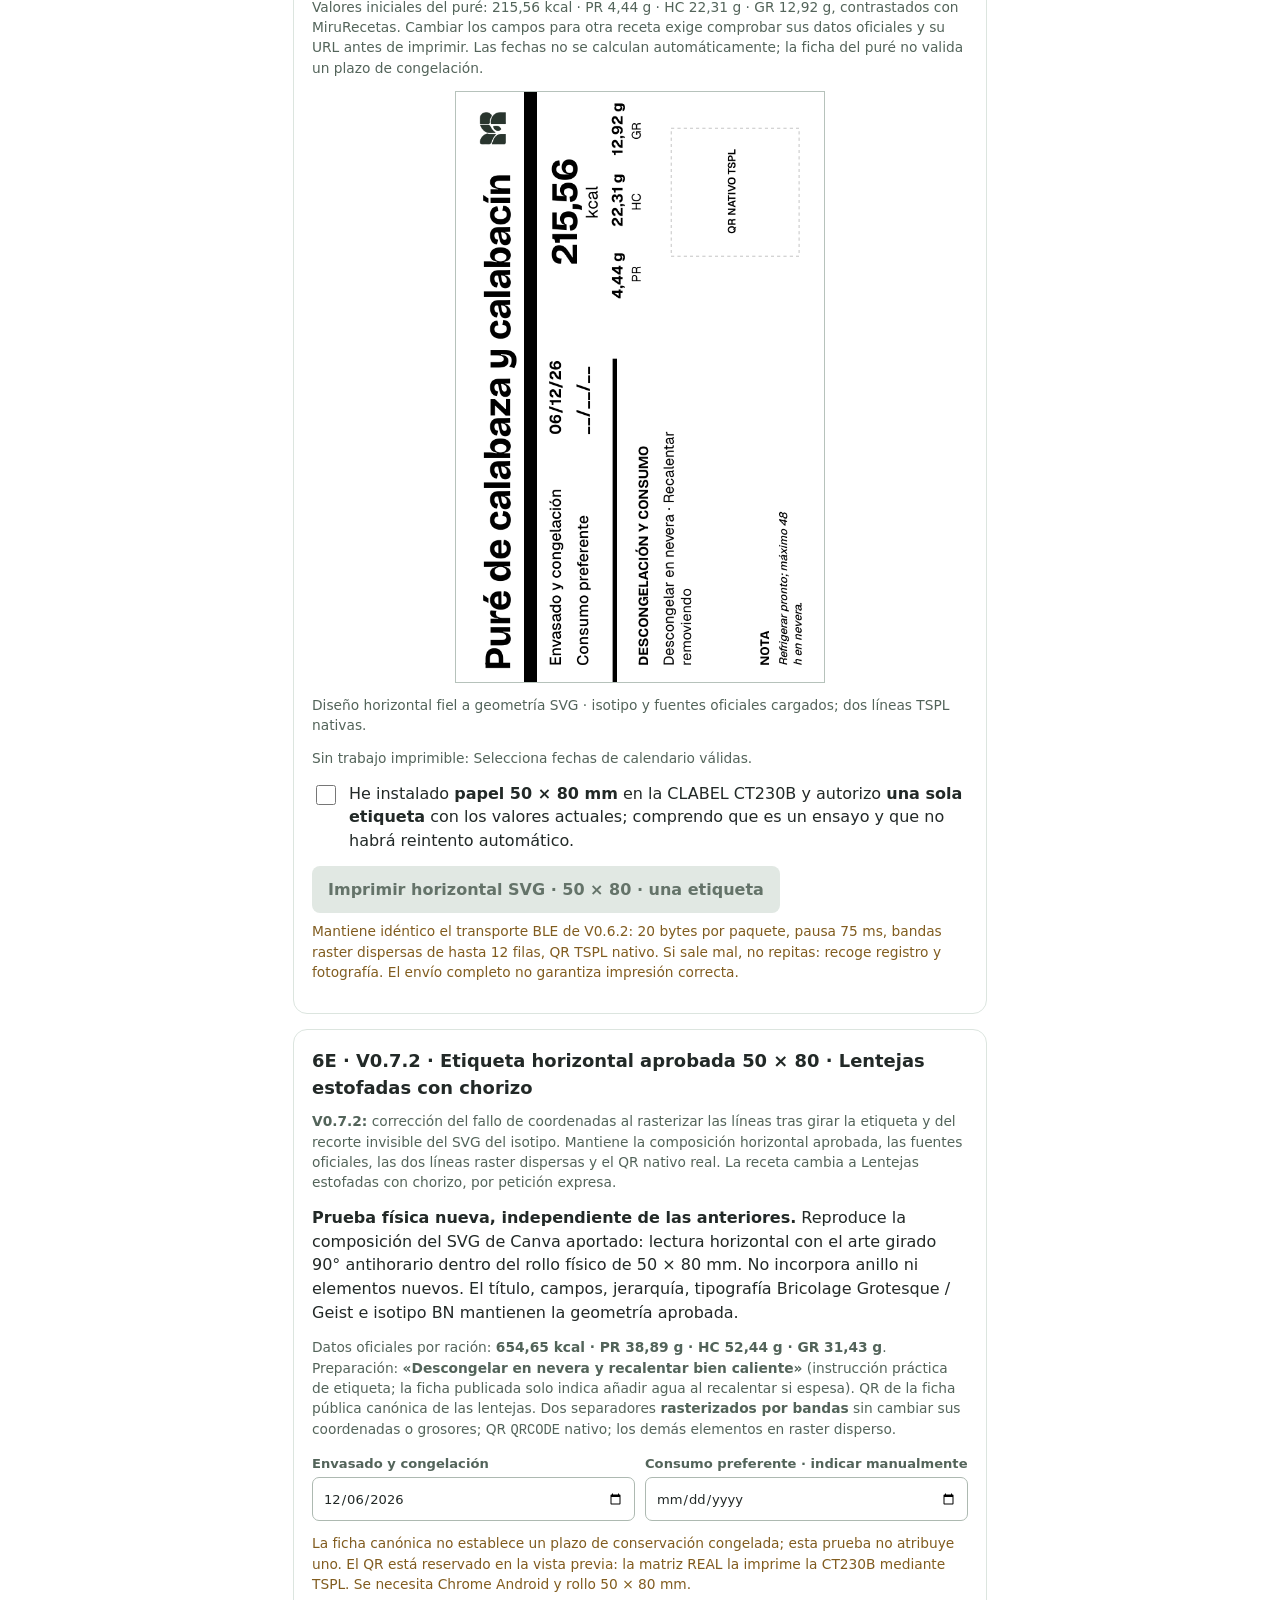
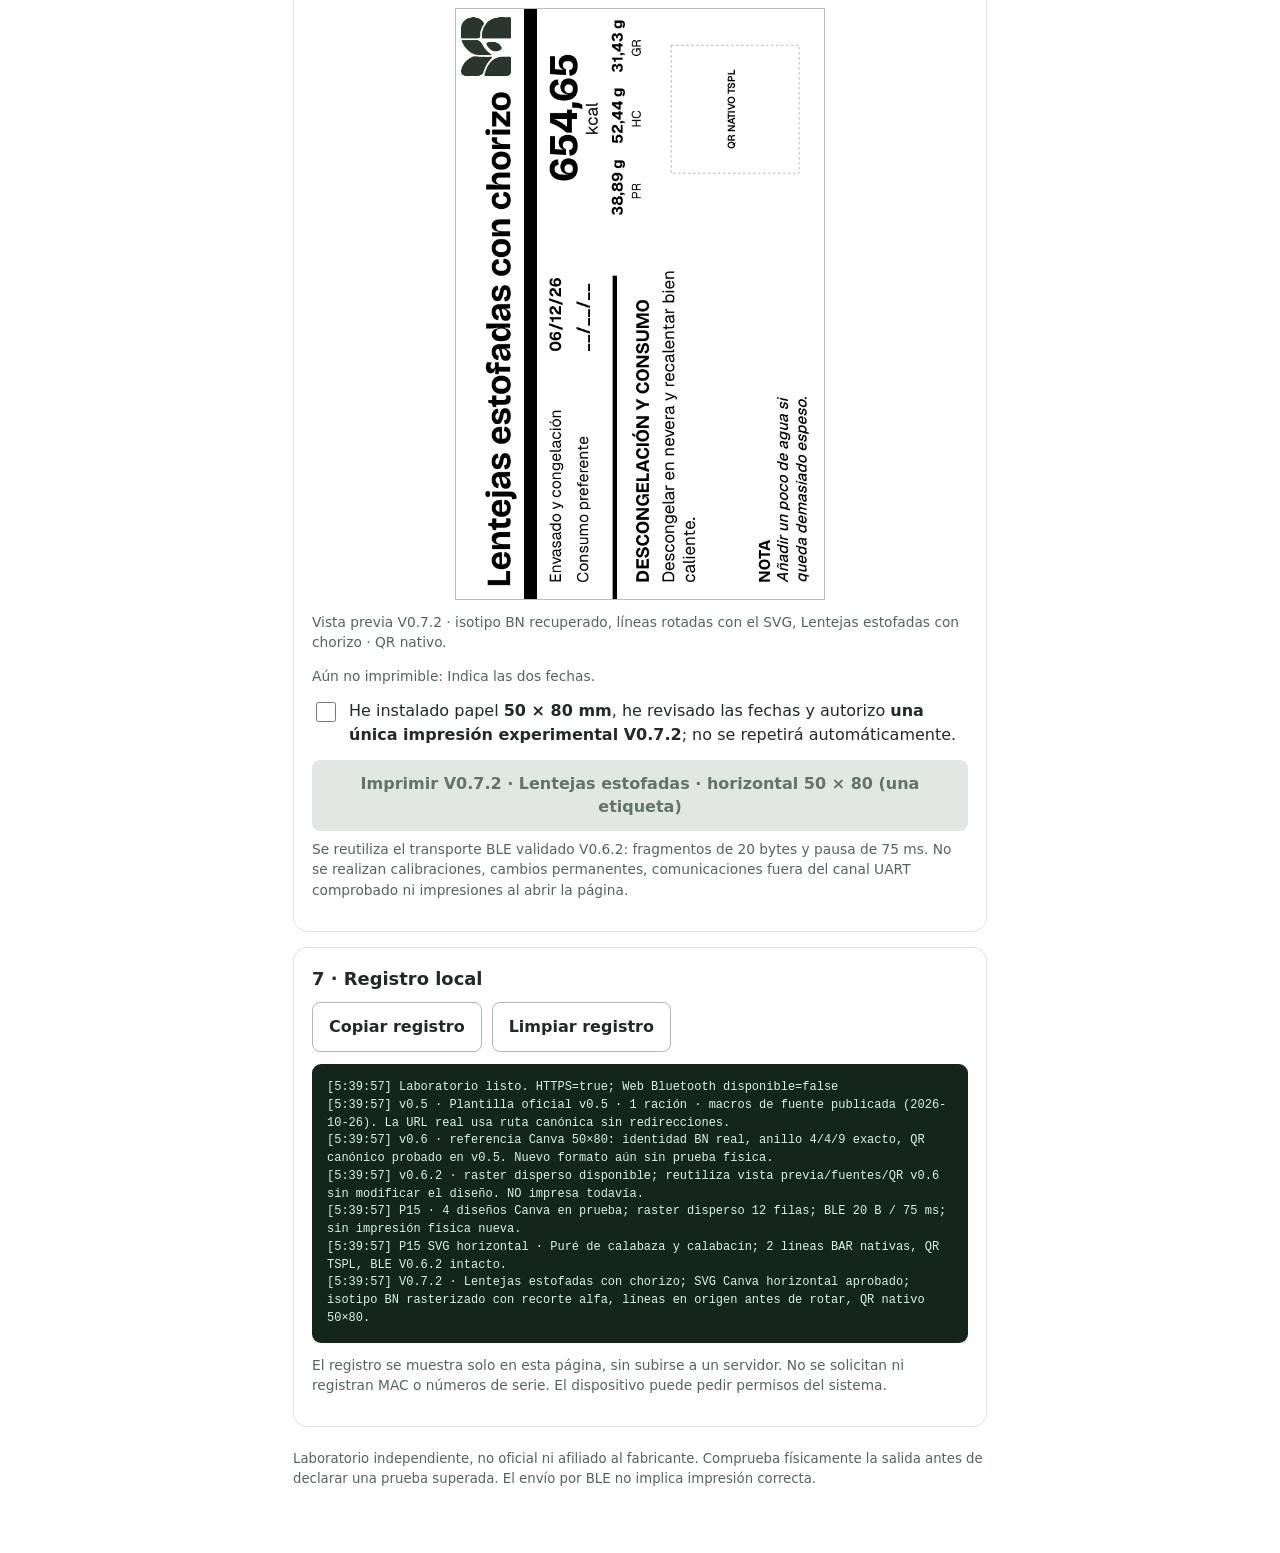
==== commit 67eb6847: "feat(v072): display verified lentils nutrition and bust cached lab renderer in UI" ====
--- a/index.html
+++ b/index.html
@@ -232,20 +232,20 @@
 <p class="tiny warn">Mantiene idéntico el transporte BLE de V0.6.2: 20 bytes por paquete, pausa 75 ms, bandas raster dispersas de hasta 12 filas, QR TSPL nativo. Si sale mal, no repitas: recoge registro y fotografía. El envío completo no garantiza impresión correcta.</p>
 </section>
 <section id="v7">
-<h2>6E · V0.7.1 · Etiqueta horizontal aprobada 50 × 80 · Puré de calabaza y calabacín</h2>
-<p class="tiny muted"><strong>V0.7.1:</strong> ajuste exclusivo de logo y tipografías inferiores frente al SVG aprobado. La V0.7 se imprimió, pero las dos líneas BAR mostraron irregularidades; aquí las dos líneas conservan exactamente su geometría y pasan a raster disperso. QR nativo intacto.</p>
+<h2>6E · V0.7.2 · Etiqueta horizontal aprobada 50 × 80 · Lentejas estofadas con chorizo</h2>
+<p class="tiny muted"><strong>V0.7.2:</strong> corrección del fallo de coordenadas al rasterizar las líneas tras girar la etiqueta y del recorte invisible del SVG del isotipo. Mantiene la composición horizontal aprobada, las fuentes oficiales, las dos líneas raster dispersas y el QR nativo real. La receta cambia a Lentejas estofadas con chorizo, por petición expresa.</p>
 <p><strong>Prueba física nueva, independiente de las anteriores.</strong> Reproduce la composición del SVG de Canva aportado: lectura horizontal con el arte girado 90° antihorario dentro del rollo físico de 50 × 80 mm. No incorpora anillo ni elementos nuevos. El título, campos, jerarquía, tipografía Bricolage Grotesque / Geist e isotipo BN mantienen la geometría aprobada.</p>
-<p class="tiny muted">Datos oficiales por ración: <strong>215,56 kcal · PR 4,44 g · HC 22,31 g · GR 12,92 g</strong>. Instrucción exacta: <strong>«Descongelar en nevera y remover mientras se calienta enérgicamente o volver a batir»</strong>. QR de la ficha pública canónica del puré. Dos separadores <strong>rasterizados por bandas</strong> sin cambiar sus coordenadas o grosores; QR <code>QRCODE</code> nativo; los demás elementos en raster disperso.</p>
+<p class="tiny muted">Datos oficiales por ración: <strong>654,65 kcal · PR 38,89 g · HC 52,44 g · GR 31,43 g</strong>. Preparación: <strong>«Descongelar en nevera y recalentar bien caliente»</strong> (instrucción práctica de etiqueta; la ficha publicada solo indica añadir agua al recalentar si espesa). QR de la ficha pública canónica de las lentejas. Dos separadores <strong>rasterizados por bandas</strong> sin cambiar sus coordenadas o grosores; QR <code>QRCODE</code> nativo; los demás elementos en raster disperso.</p>
 <div class="v5-grid">
 <label class="v5-field" for="v7Packed"><strong>Envasado y congelación</strong><input id="v7Packed" type="date" required></label>
 <label class="v5-field" for="v7Expiry"><strong>Consumo preferente · indicar manualmente</strong><input id="v7Expiry" type="date" required></label>
 </div>
 <p class="tiny warn">La ficha canónica no establece un plazo de conservación congelada; esta prueba no atribuye uno. El QR está reservado en la vista previa: la matriz REAL la imprime la CT230B mediante TSPL. Se necesita Chrome Android y rollo 50 × 80 mm.</p>
-<canvas id="v7Preview" role="img" width="590" height="945" aria-label="Vista previa de la etiqueta V0.7 horizontal, girada para rollo 50 por 80; QR nativo reservado."></canvas>
-<p id="v7Assets" class="tiny muted">Cargando motor gráfico V0.7.1, fuentes e isotipo oficiales…</p>
+<canvas id="v7Preview" role="img" width="590" height="945" aria-label="Vista previa V0.7.2 para 50 por 80, Lentejas estofadas con chorizo, texto girado 90 grados; QR nativo reservado."></canvas>
+<p id="v7Assets" class="tiny muted">Cargando motor gráfico V0.7.2, fuentes e isotipo oficiales…</p>
 <p id="v7Metrics" class="tiny muted">Selecciona ambas fechas para calcular el trabajo.</p>
-<label class="switch"><input id="v7Confirm" type="checkbox"><span>He instalado papel <strong>50 × 80 mm</strong>, he revisado las fechas y autorizo <strong>una única impresión experimental V0.7.1</strong>; no se repetirá automáticamente.</span></label>
-<div class="actions"><button id="v7Print" type="button" disabled>Imprimir V0.7.1 · Puré · horizontal 50 × 80 (una etiqueta)</button></div>
+<label class="switch"><input id="v7Confirm" type="checkbox"><span>He instalado papel <strong>50 × 80 mm</strong>, he revisado las fechas y autorizo <strong>una única impresión experimental V0.7.2</strong>; no se repetirá automáticamente.</span></label>
+<div class="actions"><button id="v7Print" type="button" disabled>Imprimir V0.7.2 · Lentejas estofadas · horizontal 50 × 80 (una etiqueta)</button></div>
 <p class="tiny muted">Se reutiliza el transporte BLE validado V0.6.2: fragmentos de 20 bytes y pausa de 75 ms. No se realizan calibraciones, cambios permanentes, comunicaciones fuera del canal UART comprobado ni impresiones al abrir la página.</p>
 </section>
 
@@ -537,6 +537,6 @@
 <script src="./label-v062.js"></script>
 <script src="./label-p15.js"></script>
 <script src="./label-p15-horizontal-svg.js"></script>
-<script src="./label-v07.js?v=753c9df606db70d2ee5bd94066bc3911ba61f930"></script>
+<script src="./label-v07.js?v=06f1ee7bebdcbb748741cb5a7102f519dc99a9d1"></script>
 </body>
 </html>
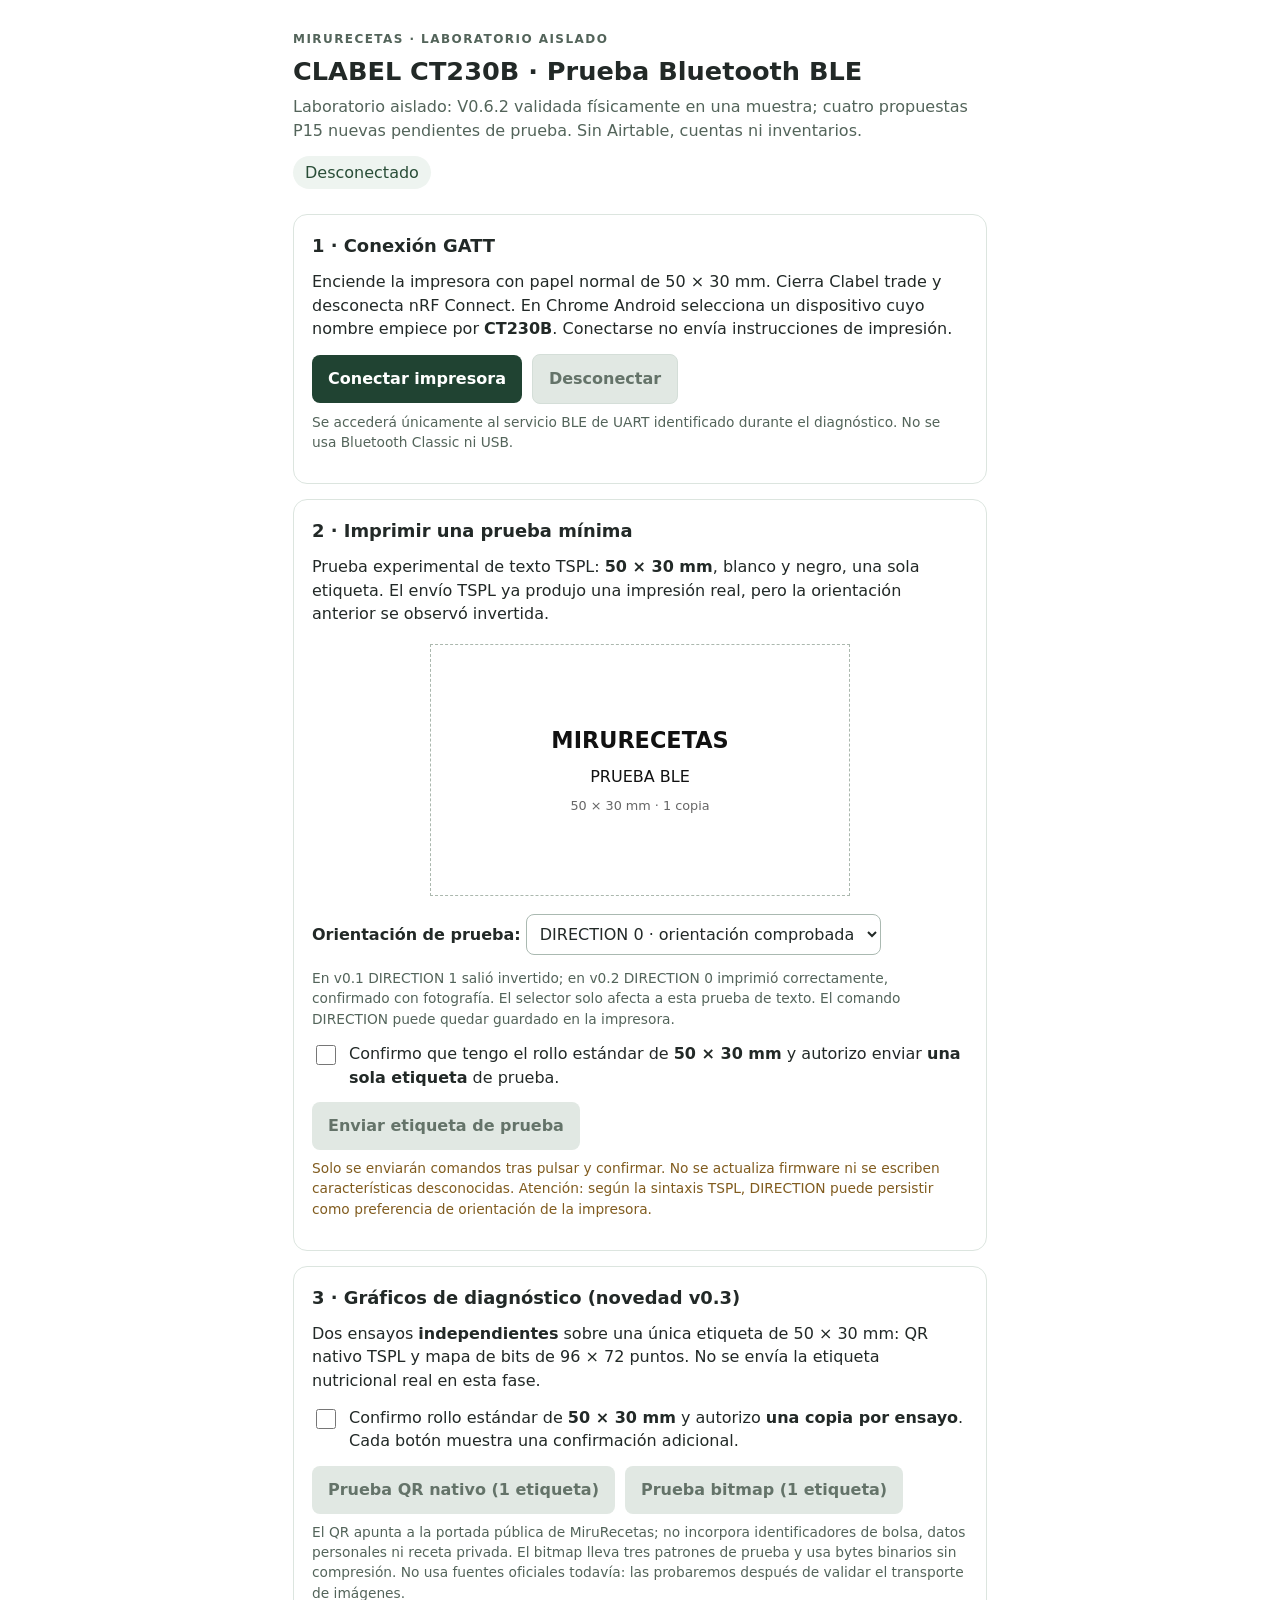
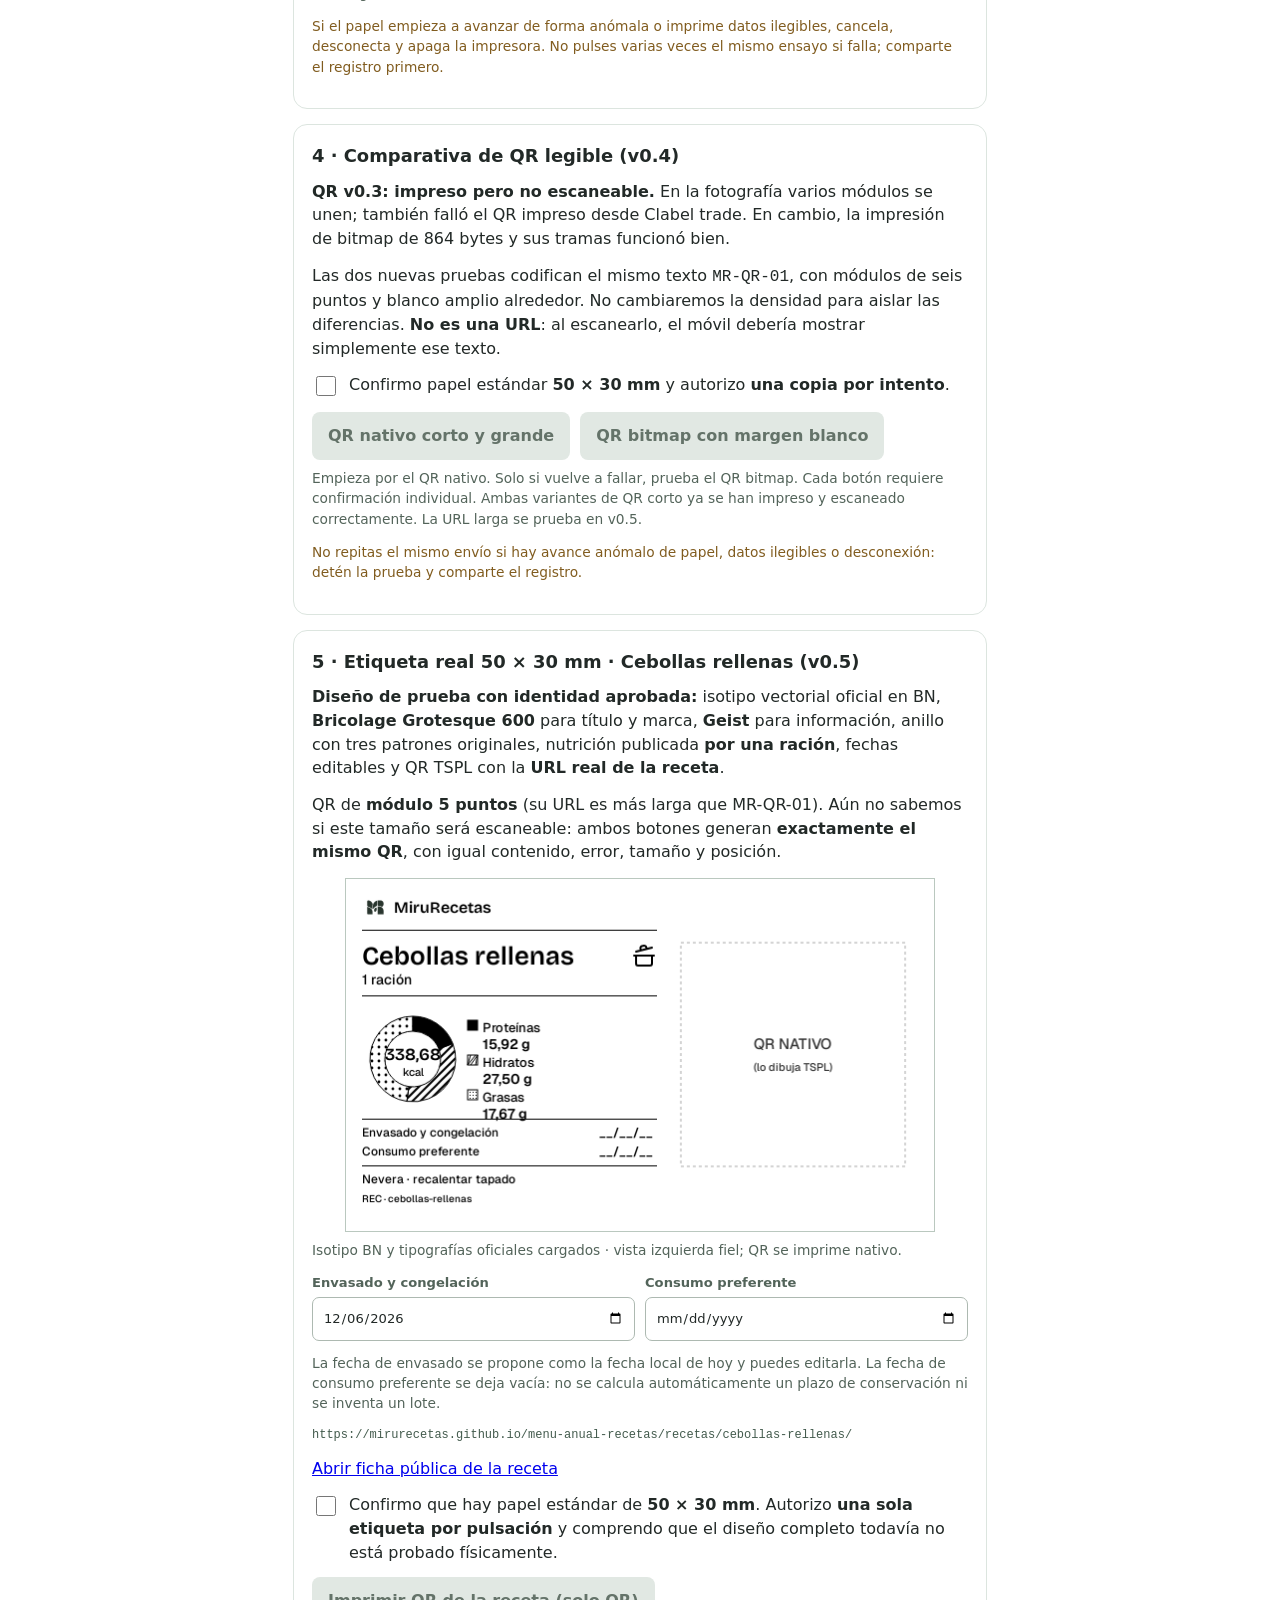
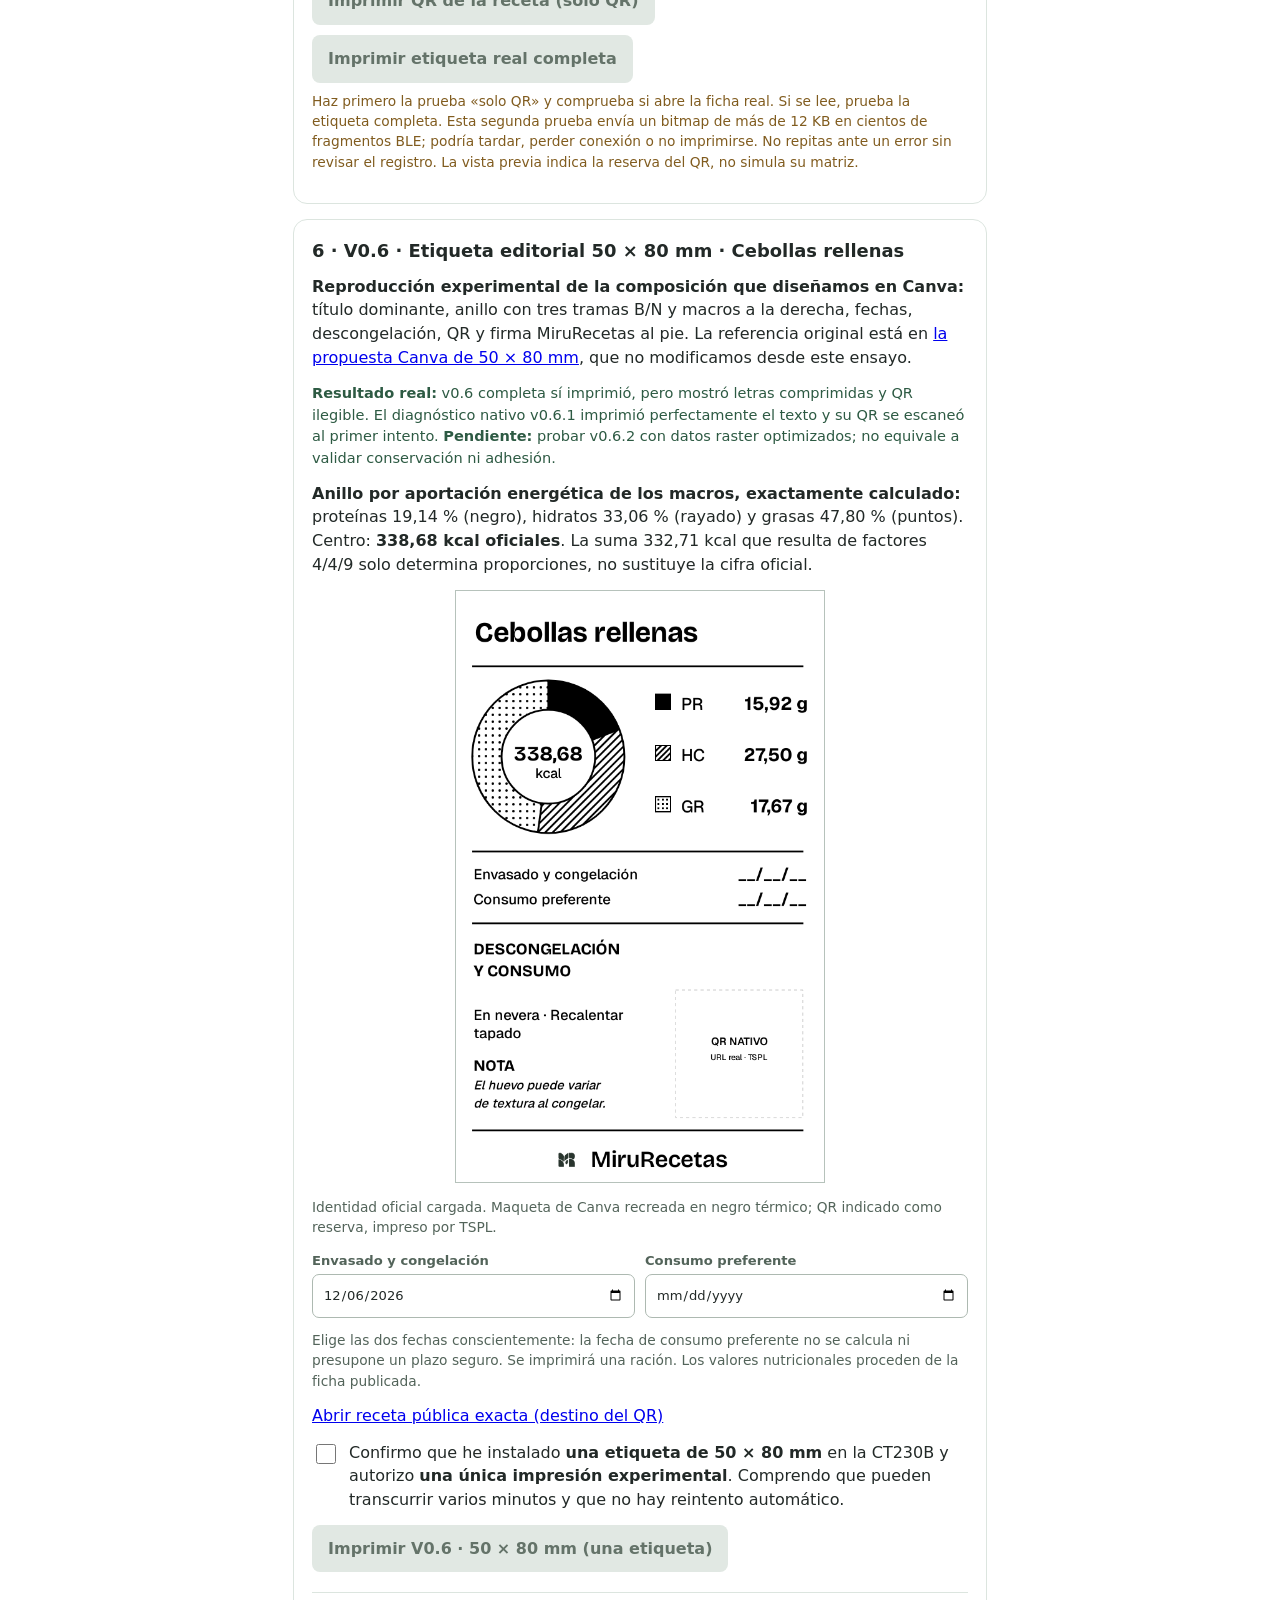
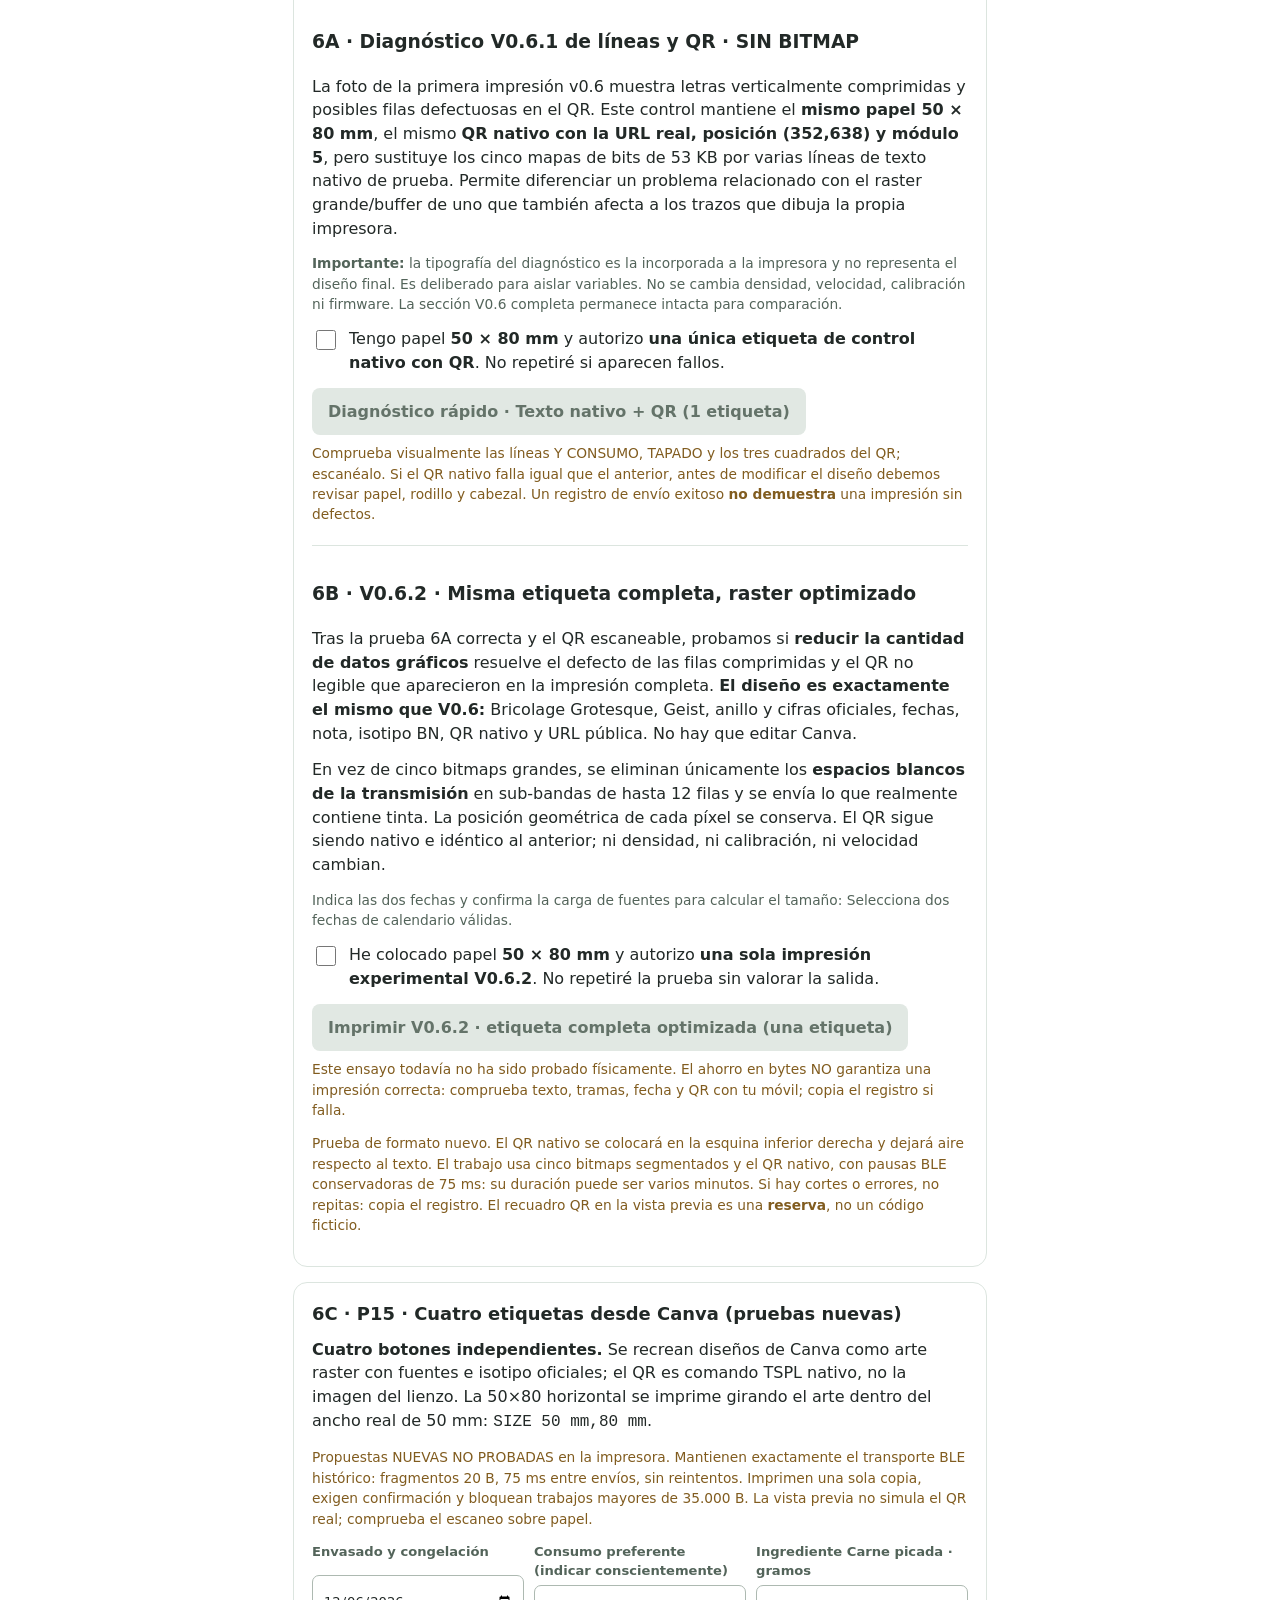
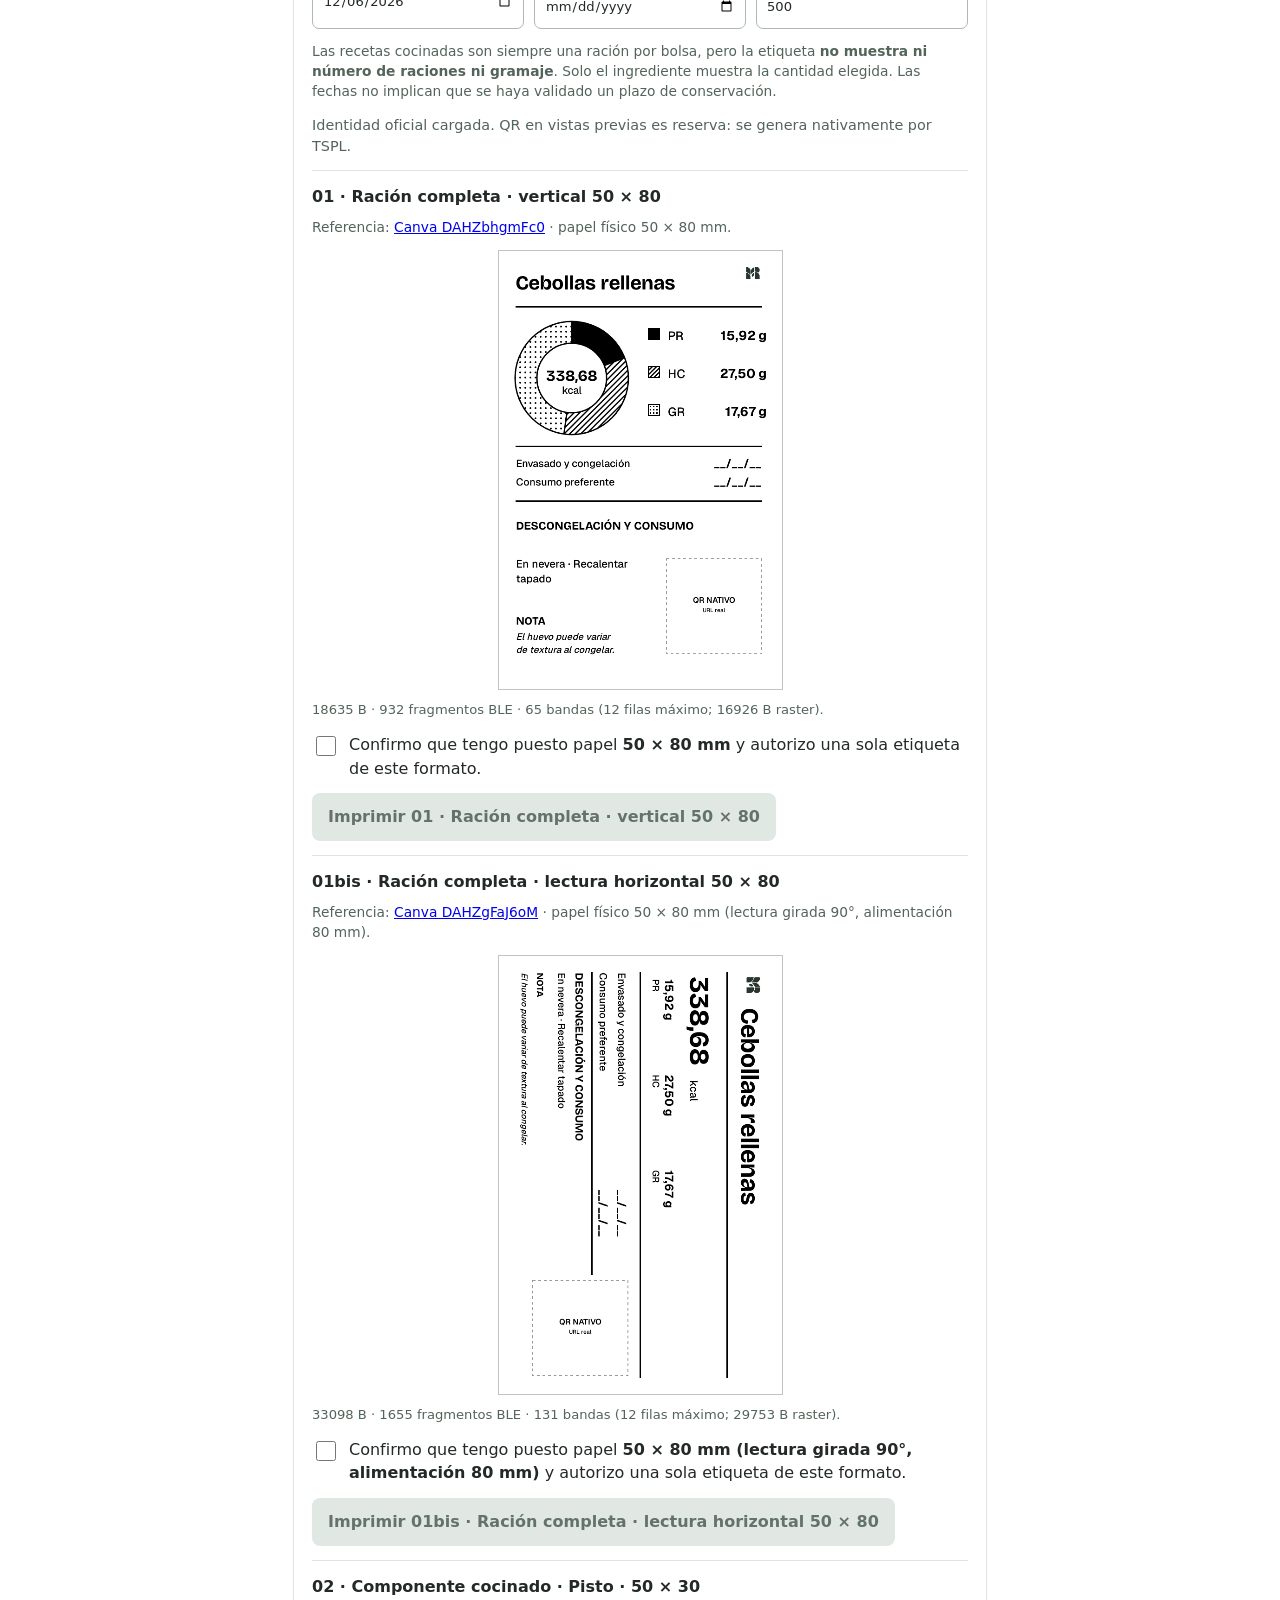
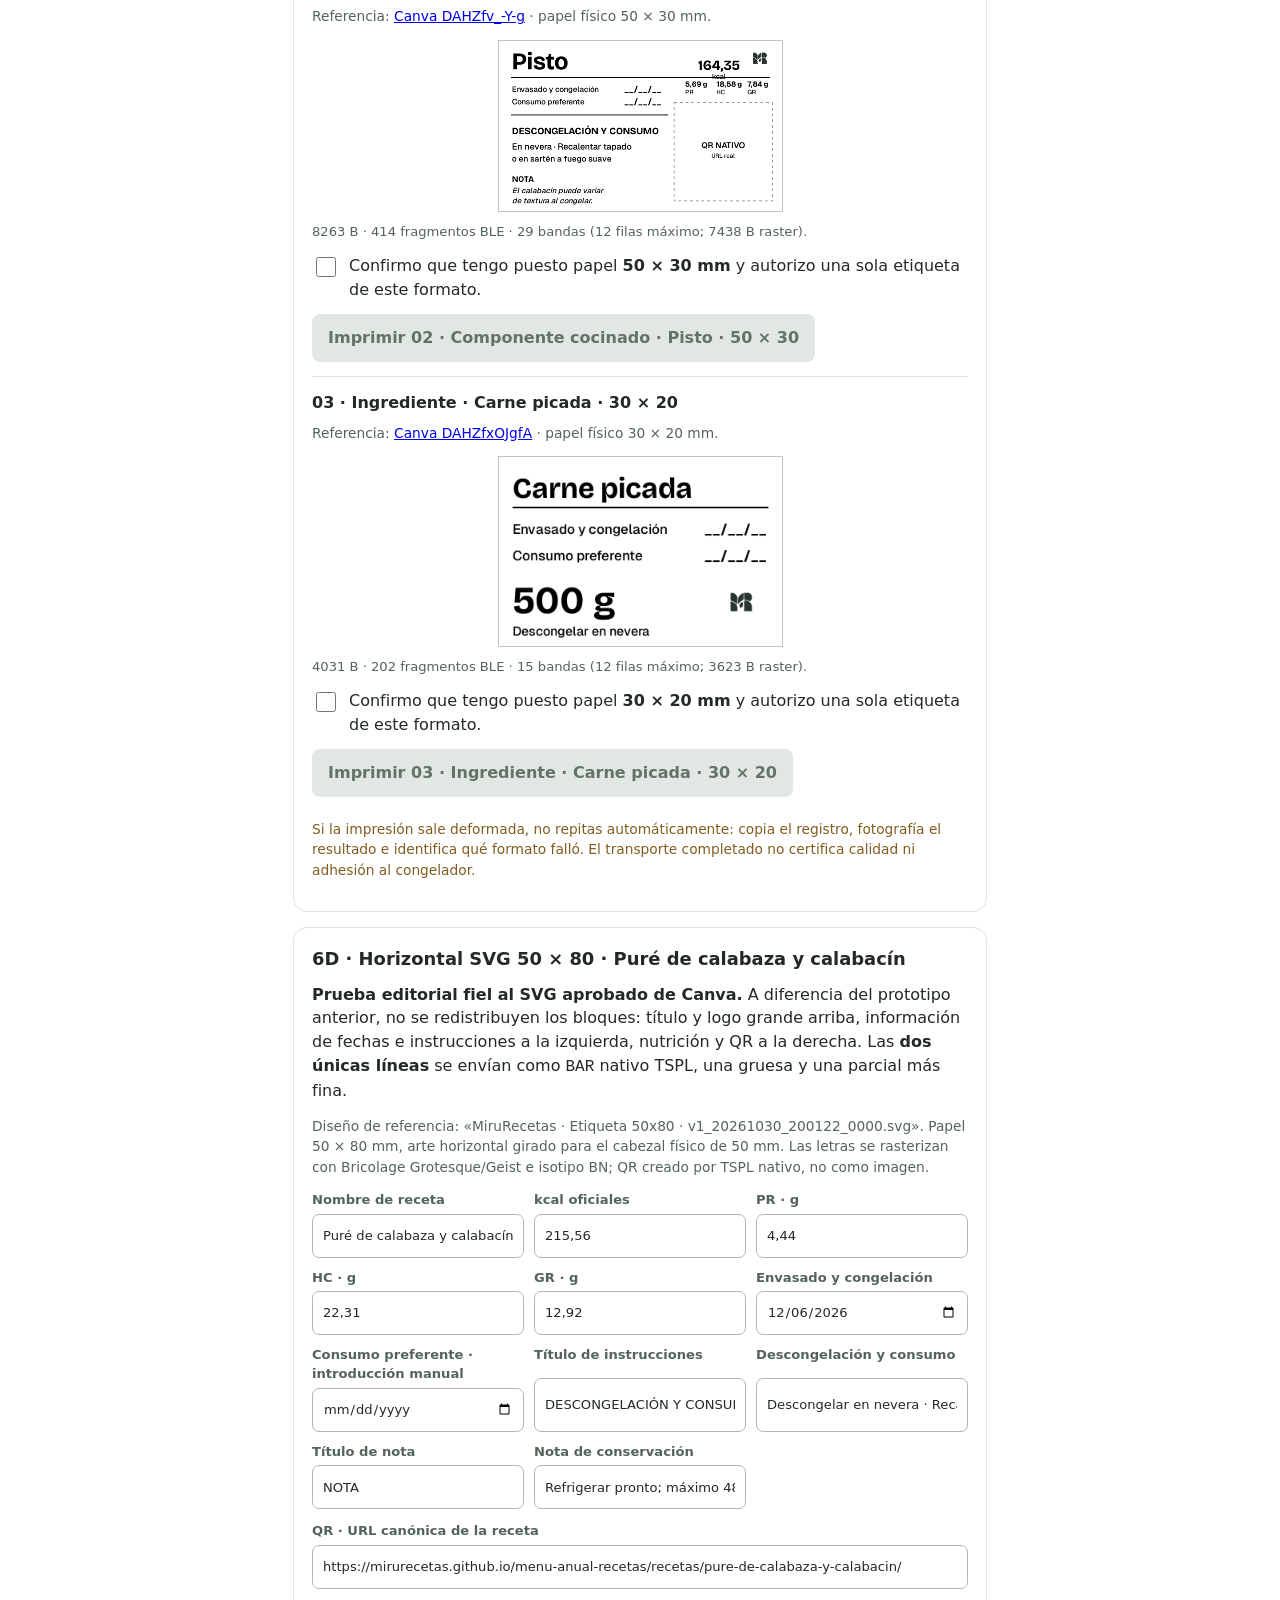
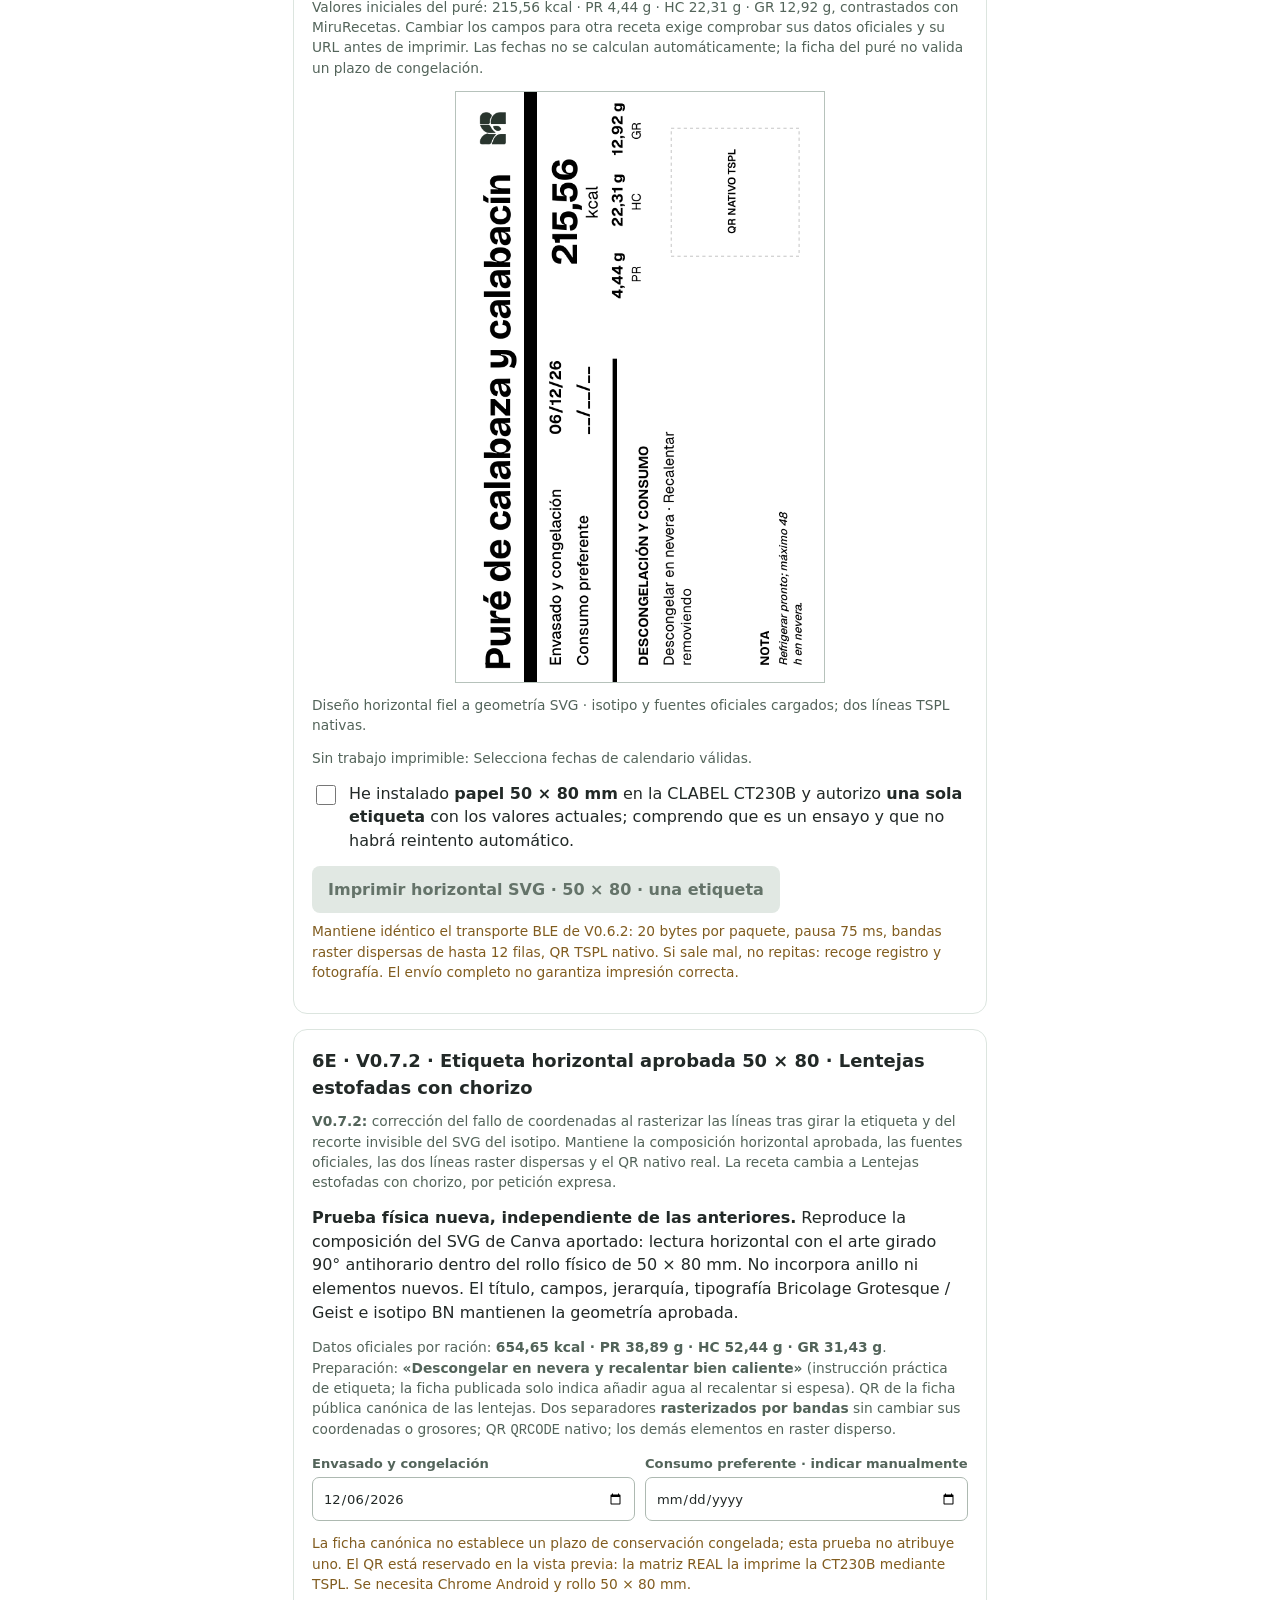
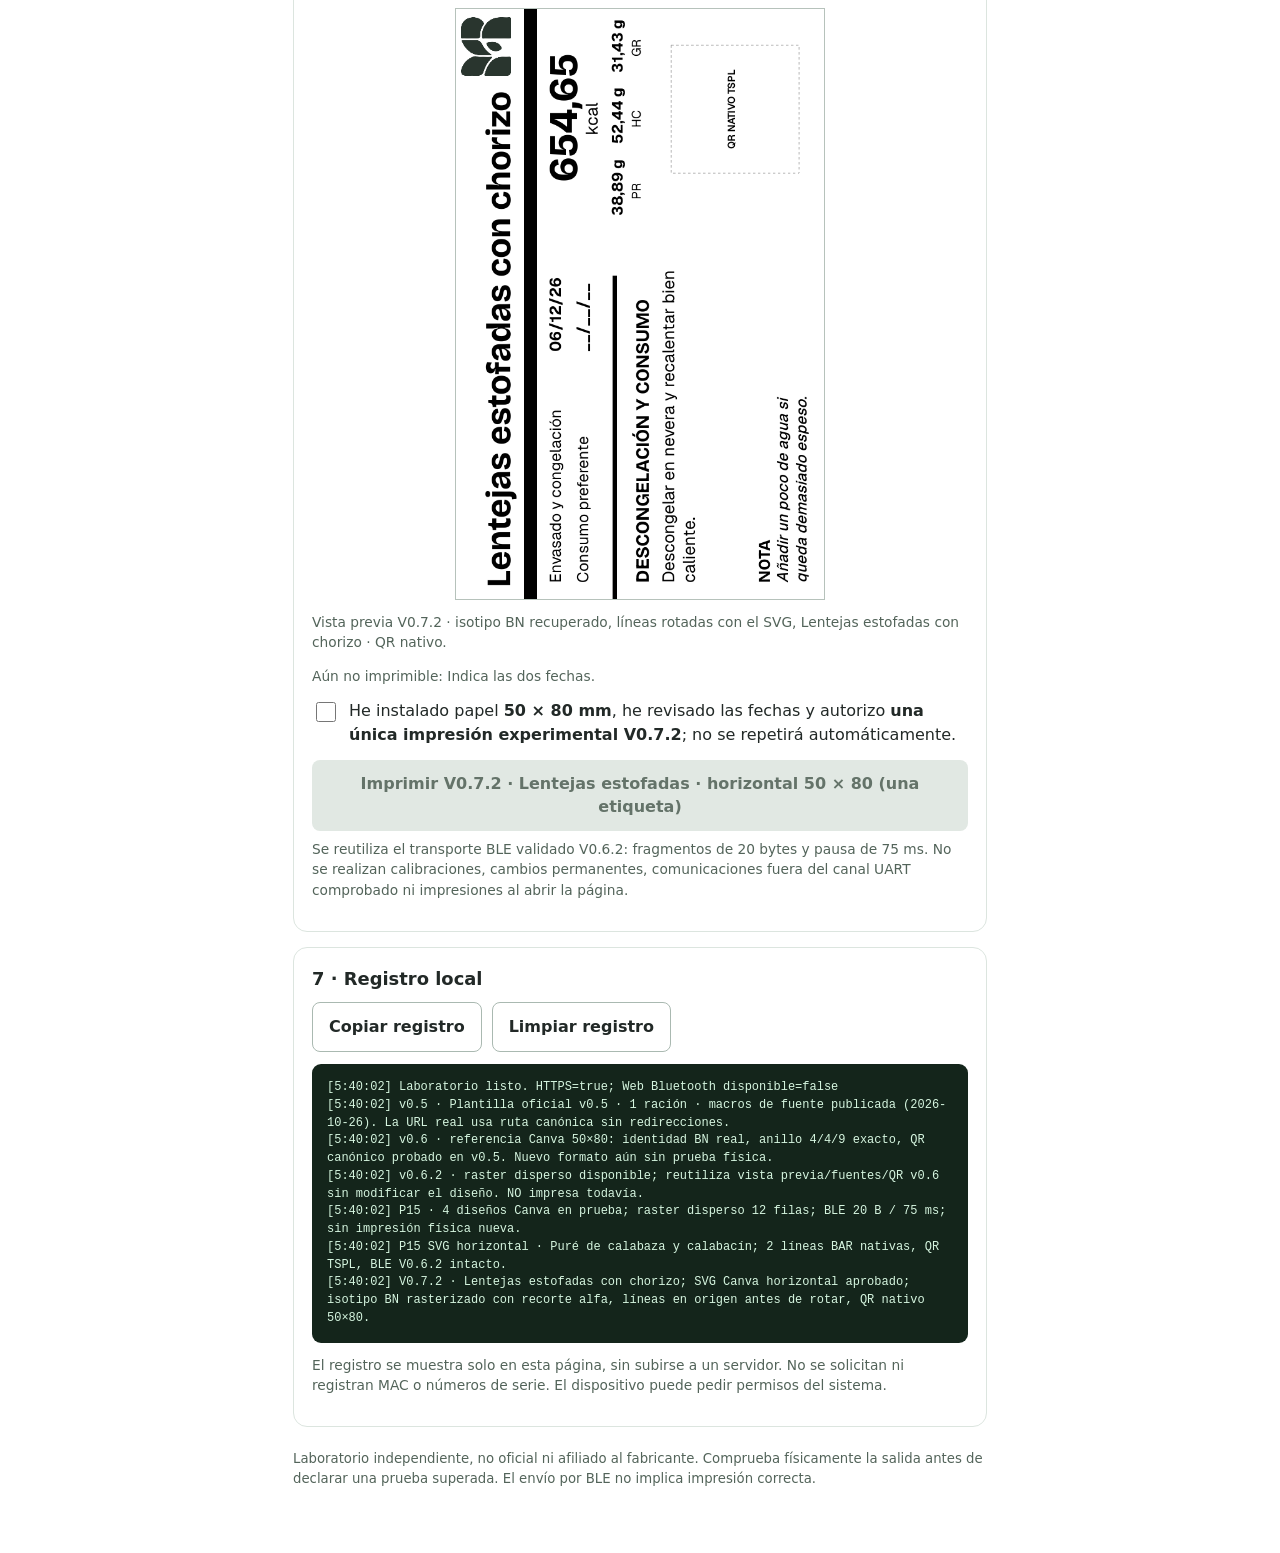
==== commit b70dab59: "chore(v072): refresh JS cache token after final runtime checks" ====
--- a/index.html
+++ b/index.html
@@ -537,6 +537,6 @@
 <script src="./label-v062.js"></script>
 <script src="./label-p15.js"></script>
 <script src="./label-p15-horizontal-svg.js"></script>
-<script src="./label-v07.js?v=06f1ee7bebdcbb748741cb5a7102f519dc99a9d1"></script>
+<script src="./label-v07.js?v=3c7f257a64d1e11627225d43d3dd209a732475a9"></script>
 </body>
 </html>
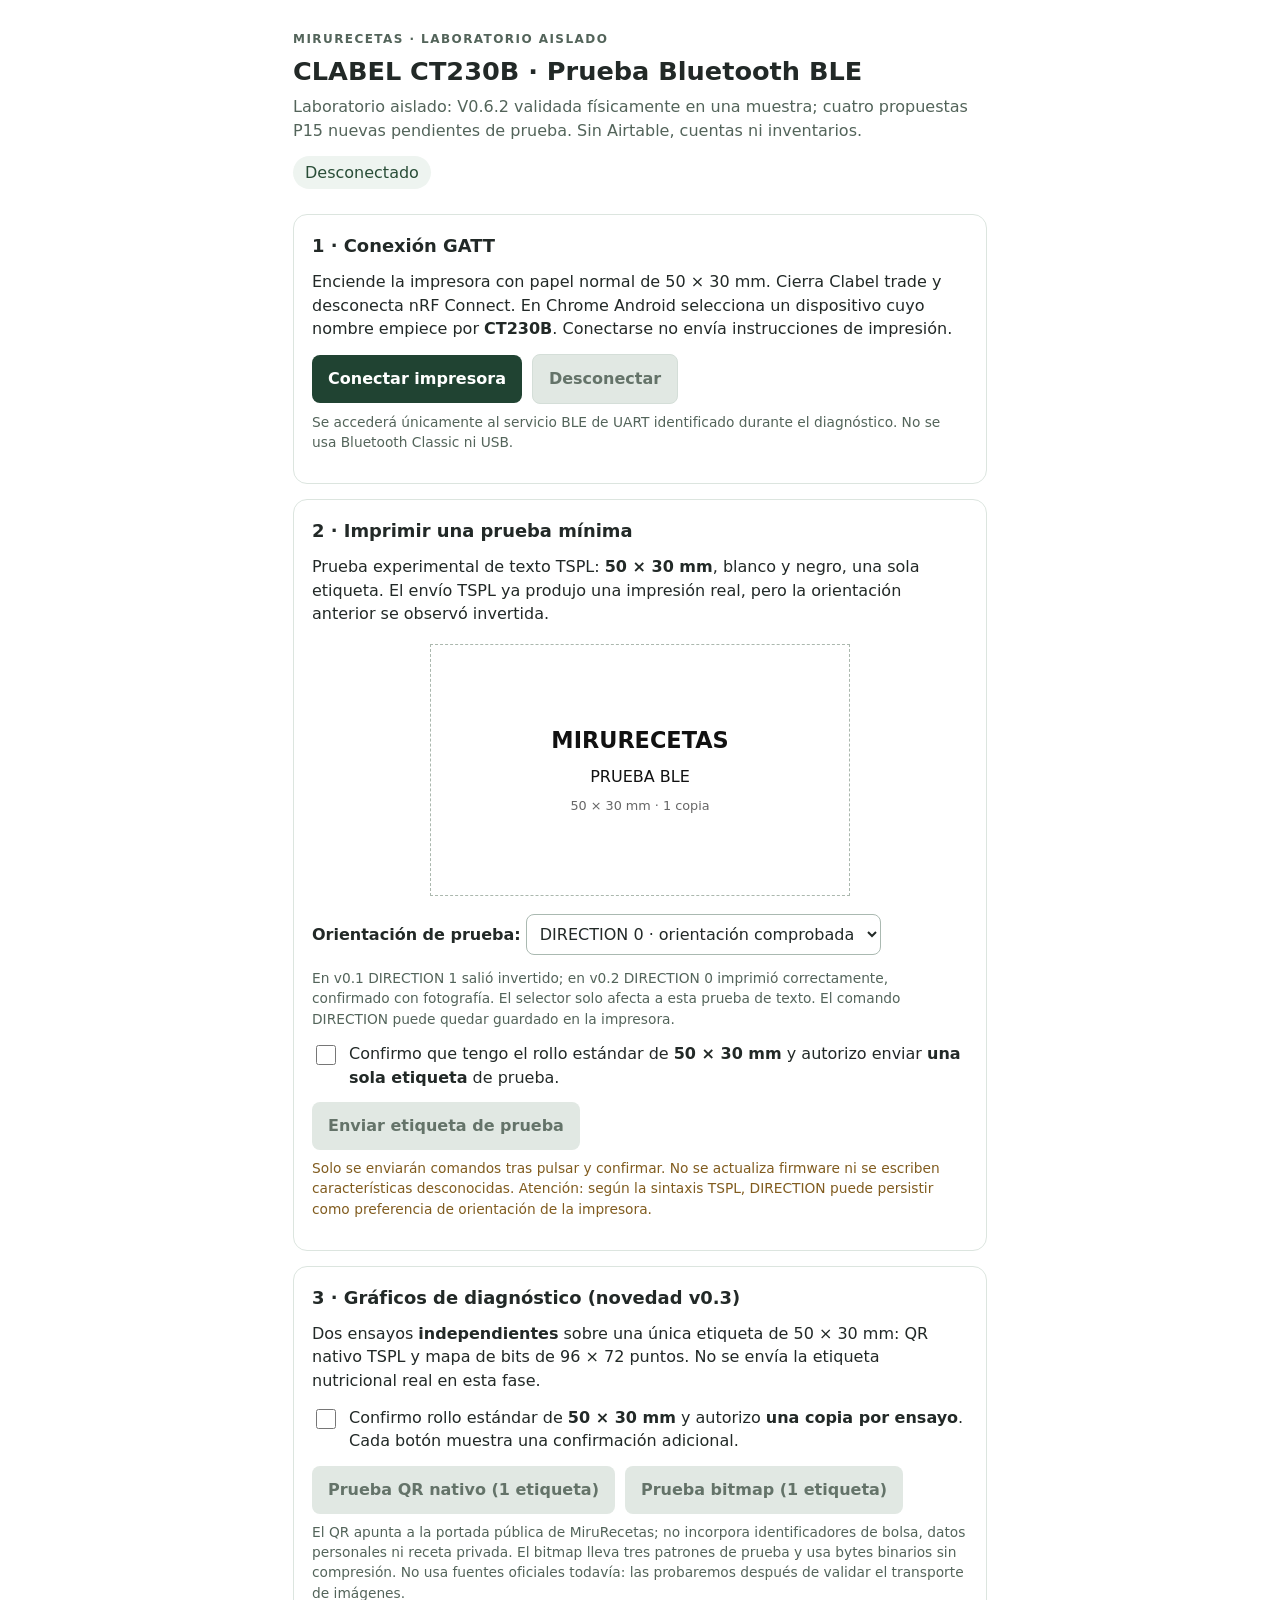
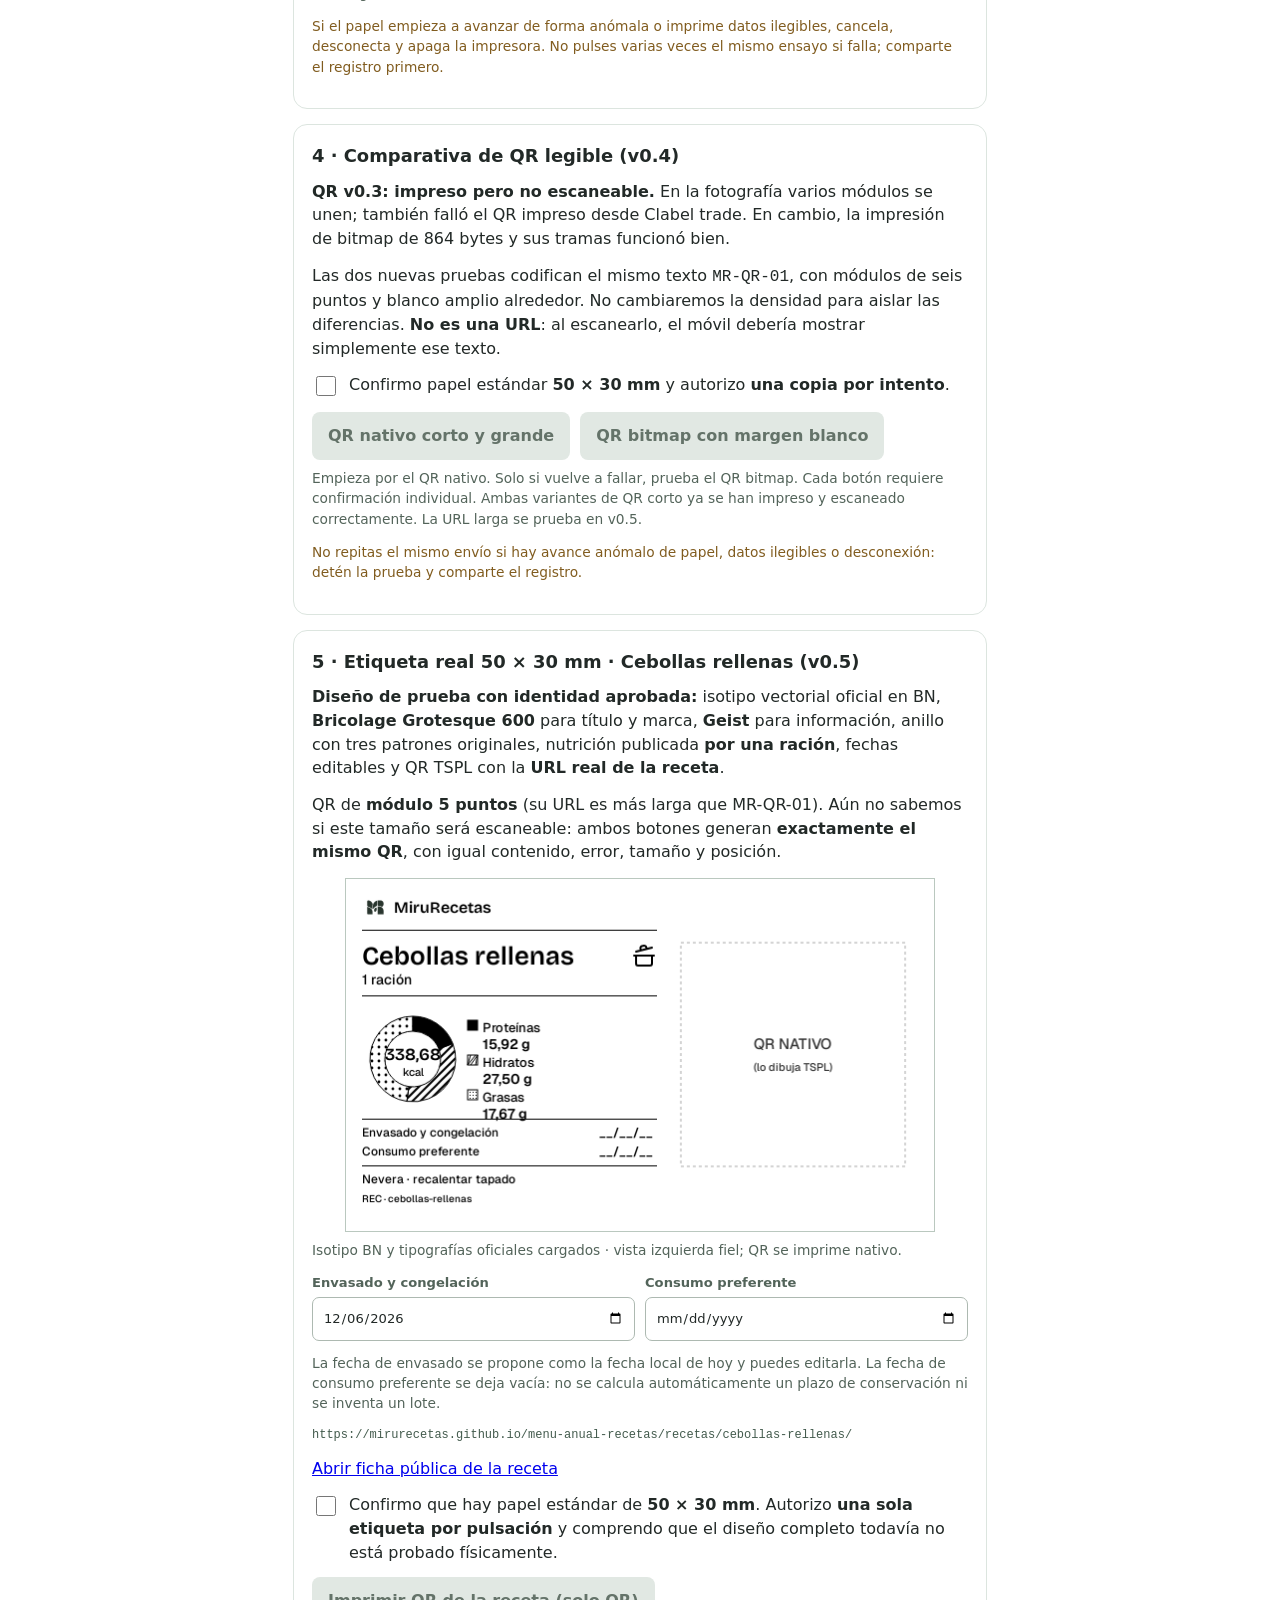
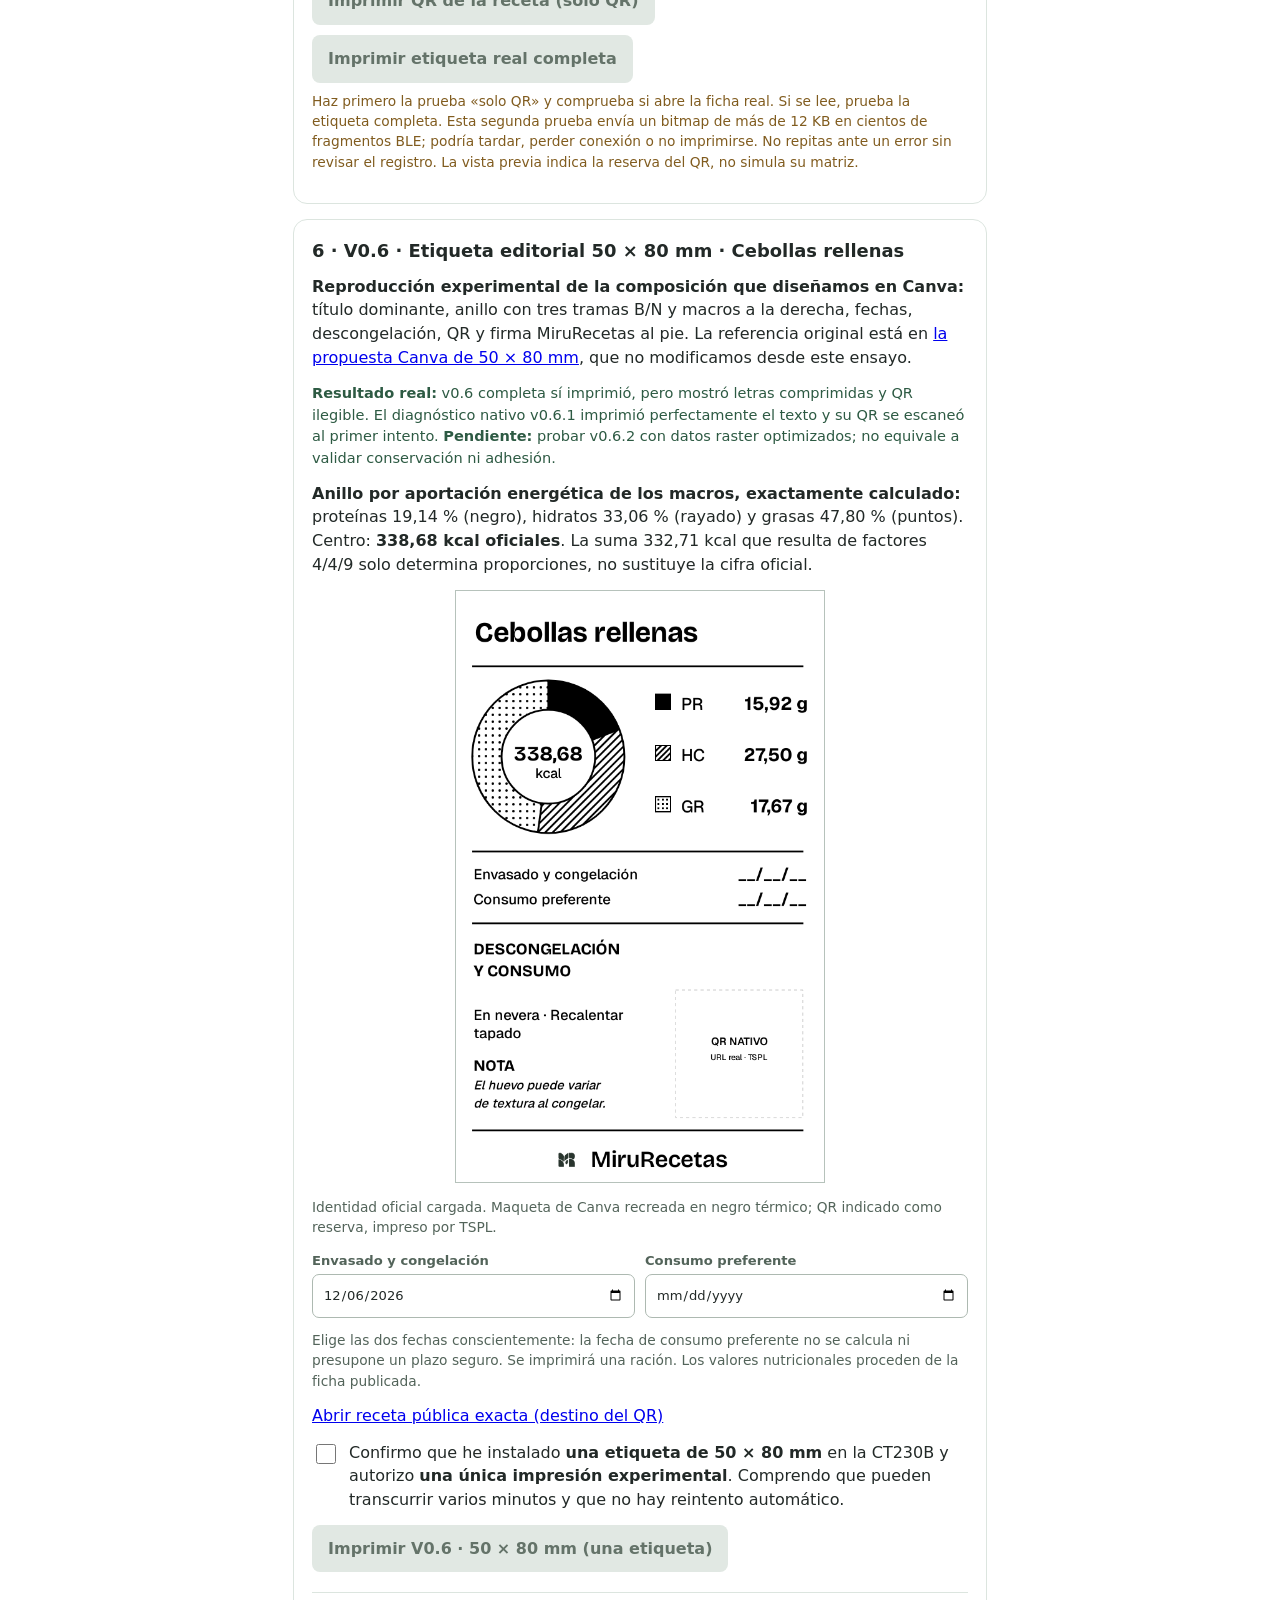
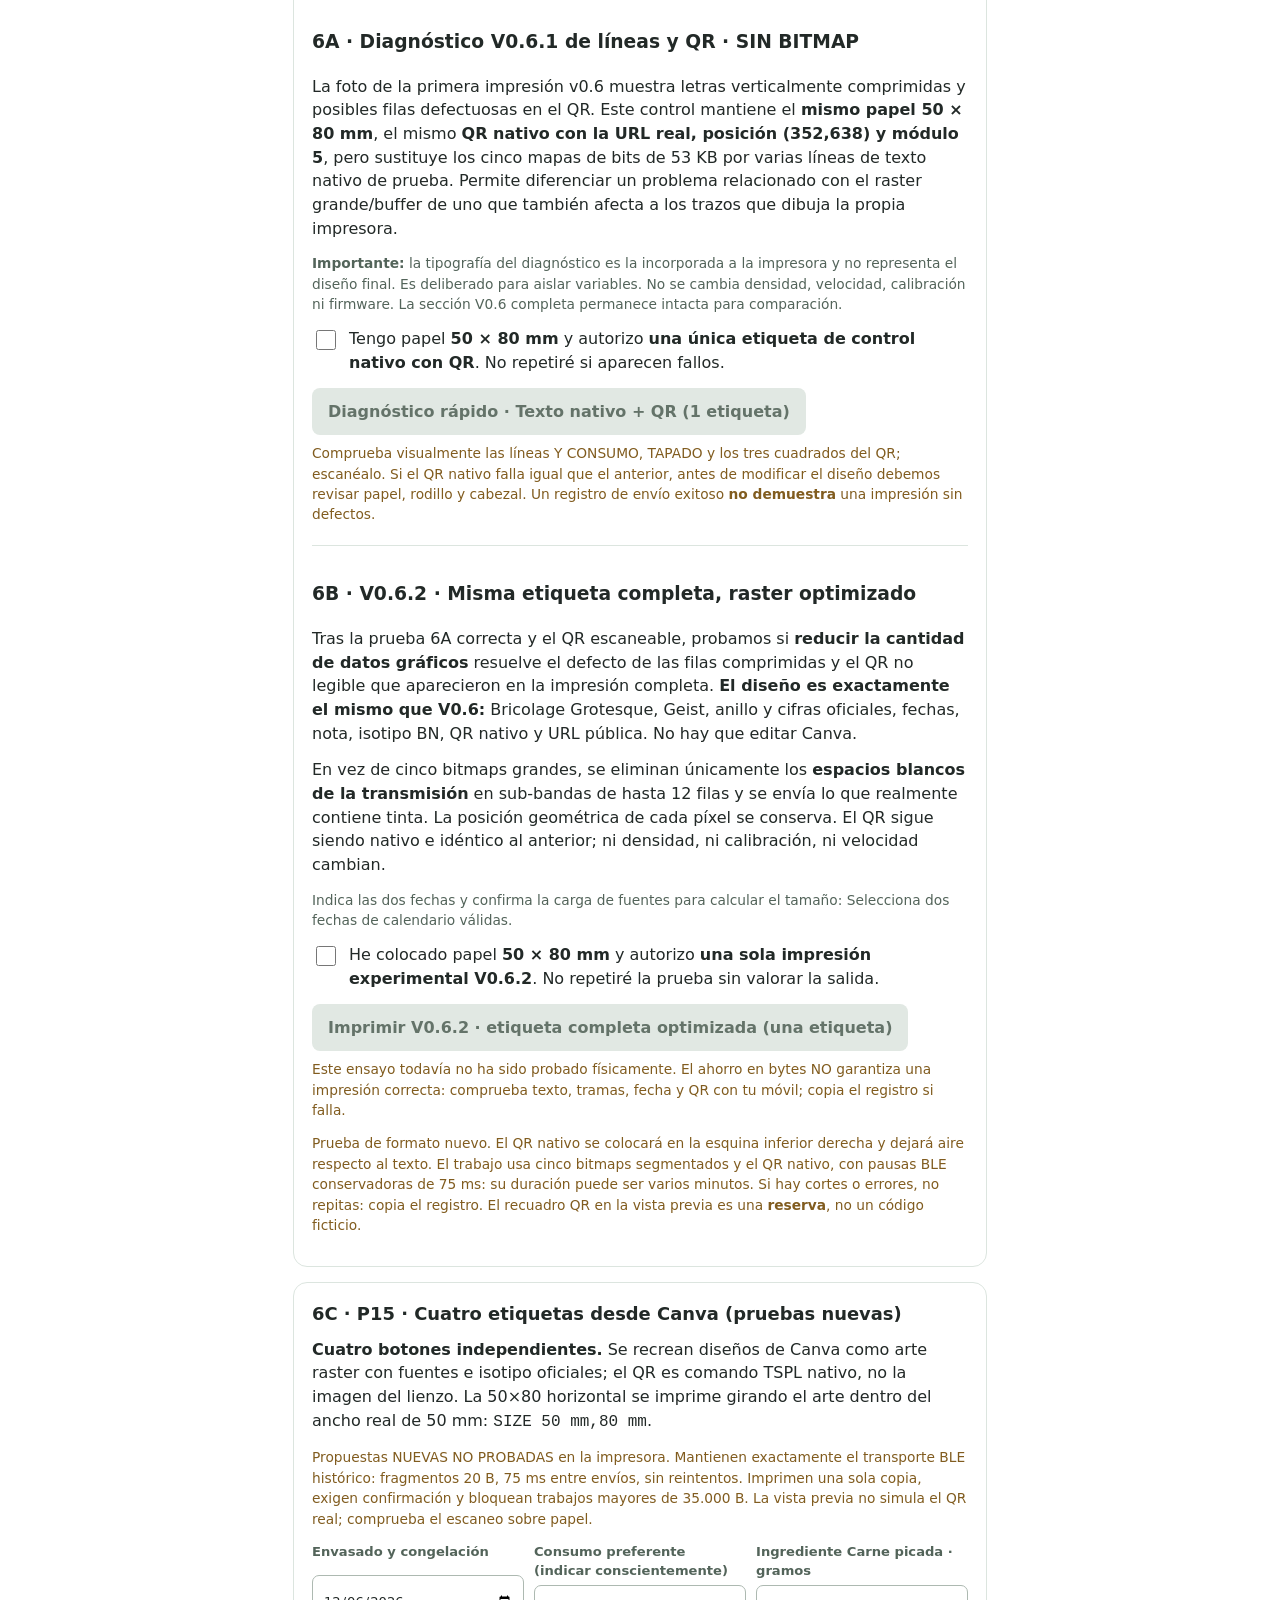
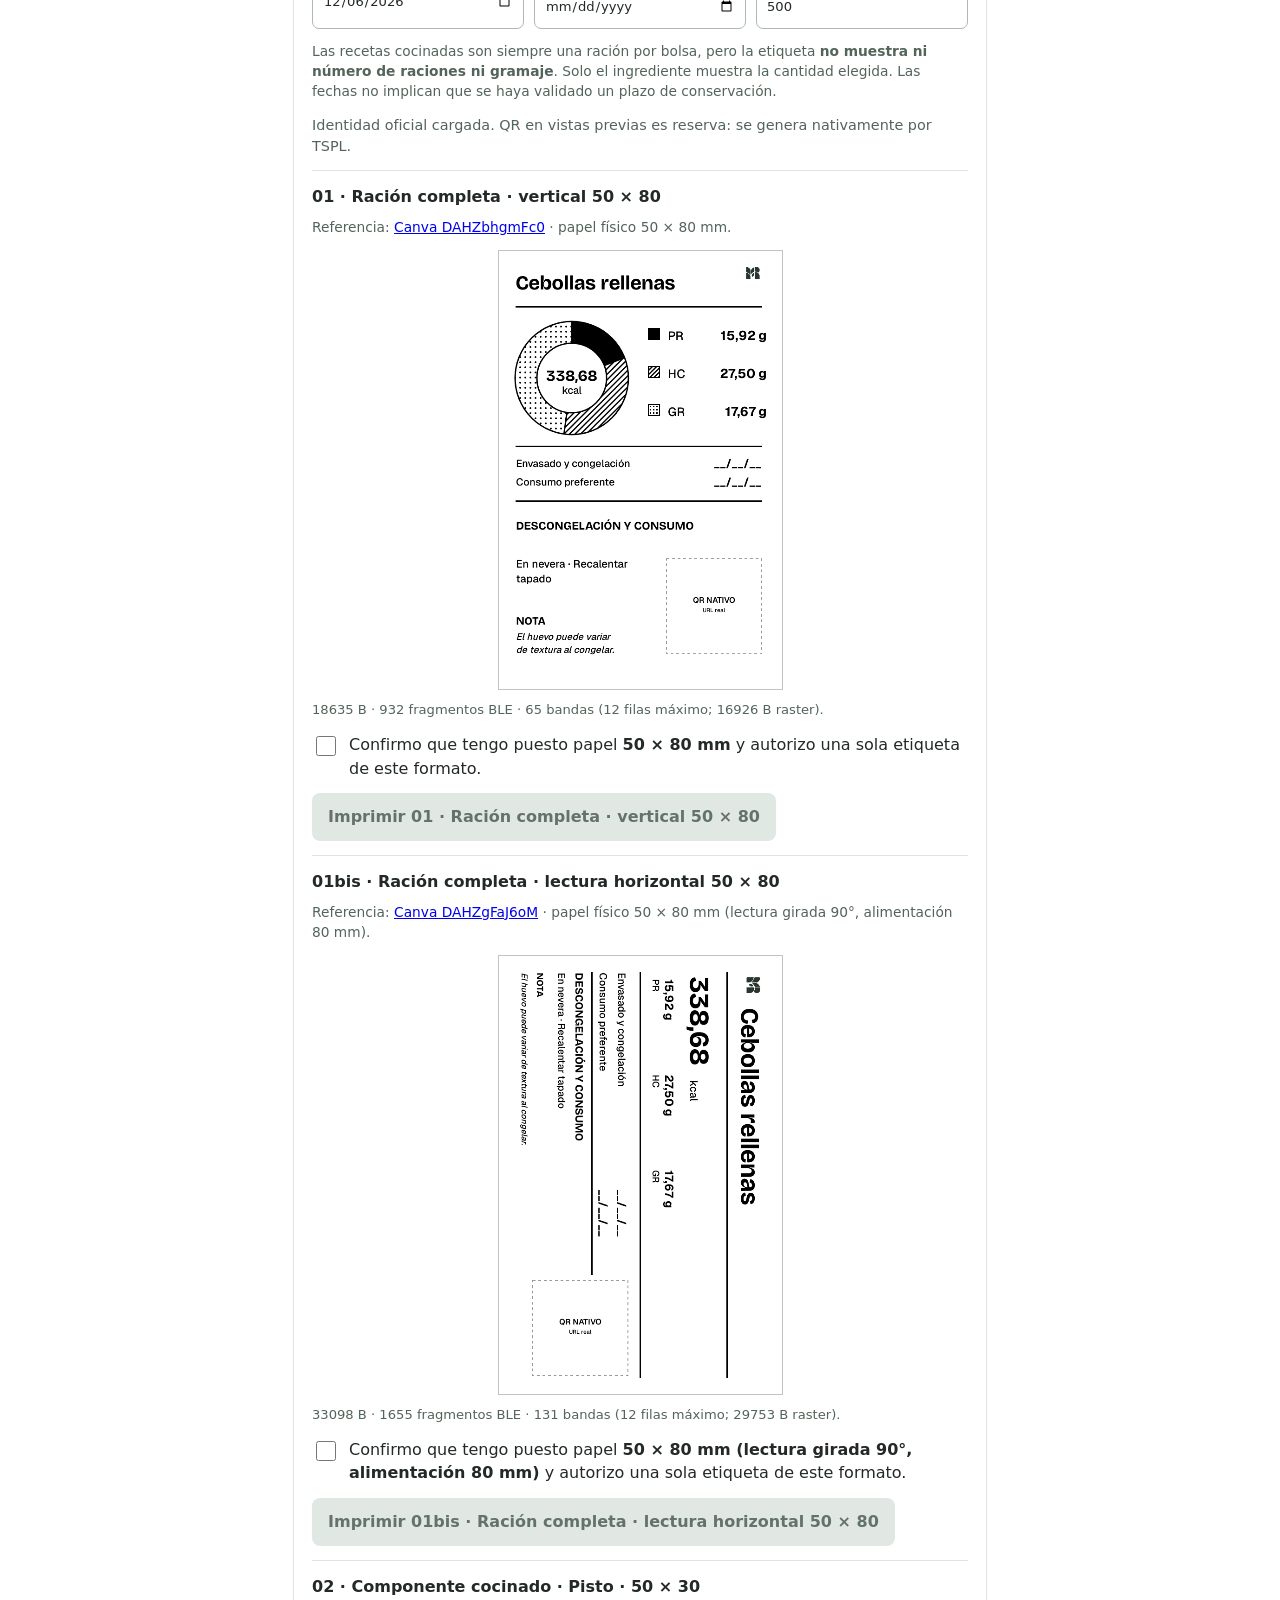
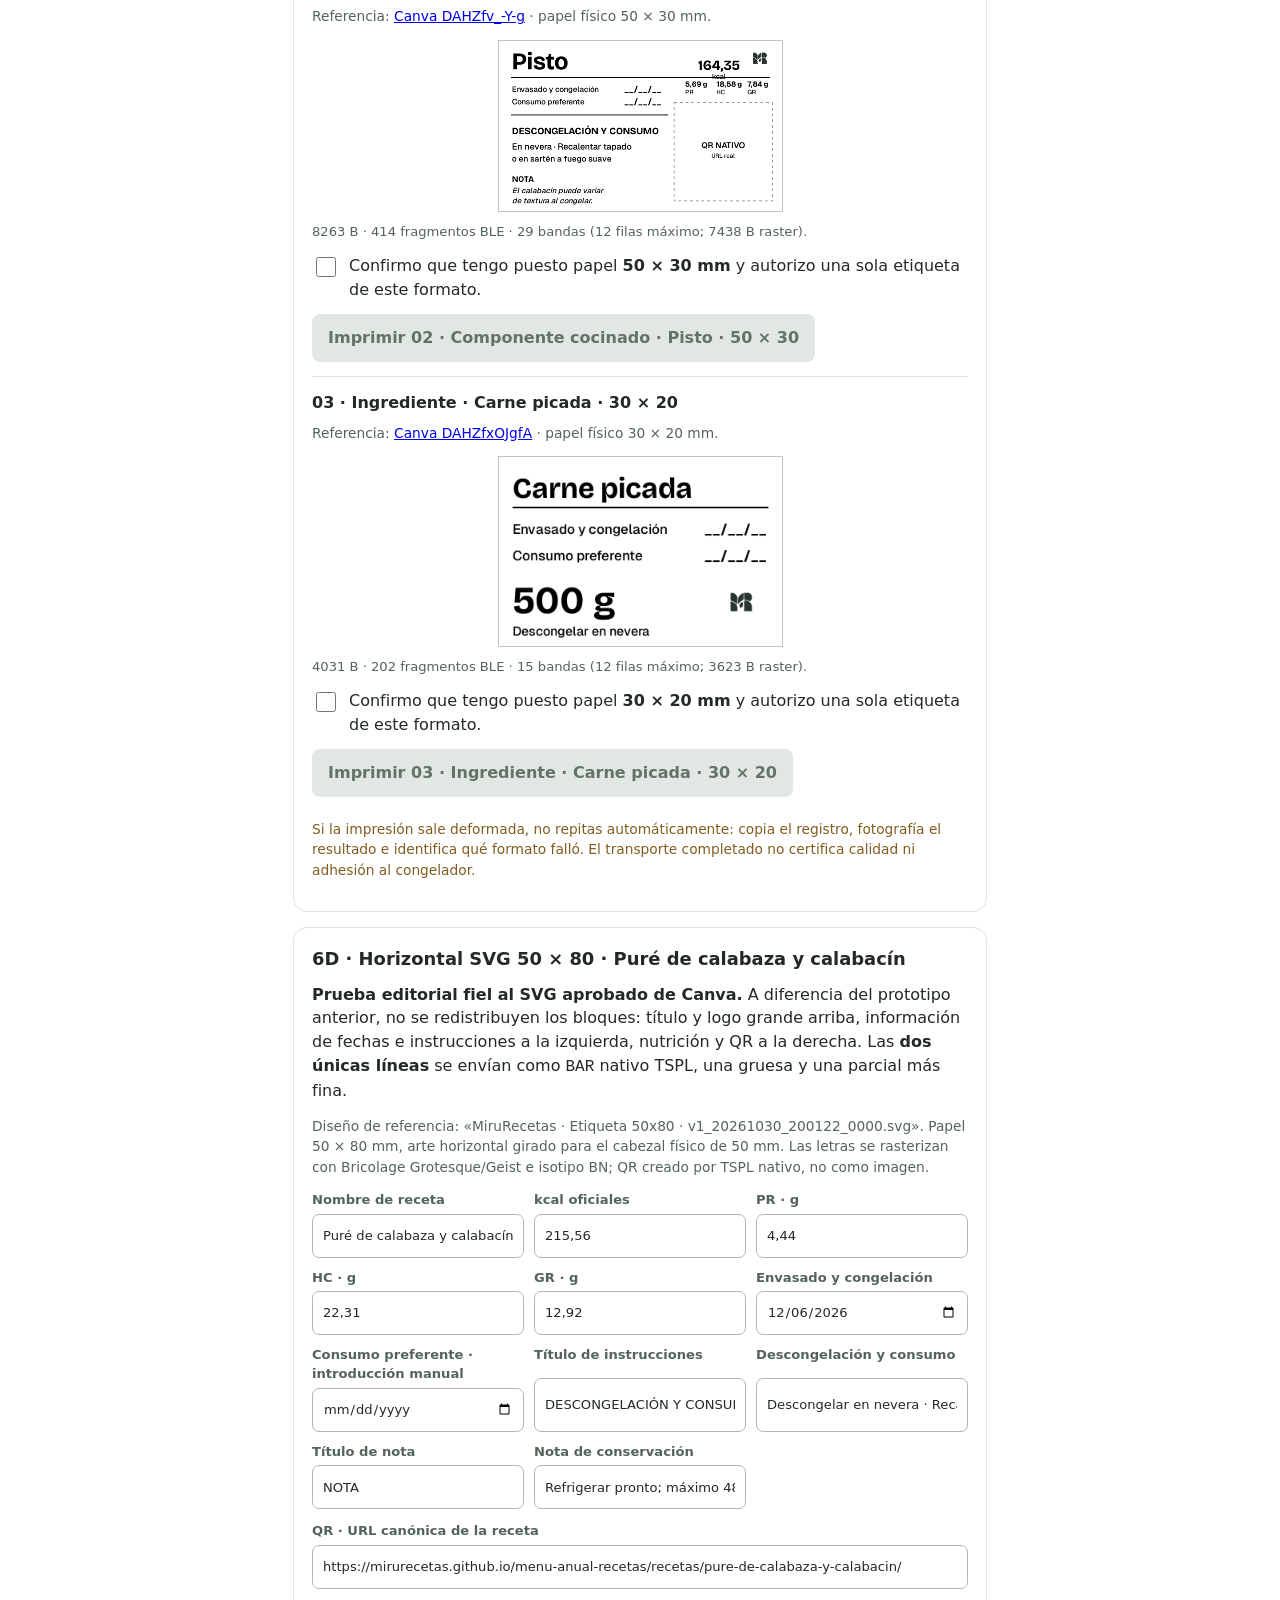
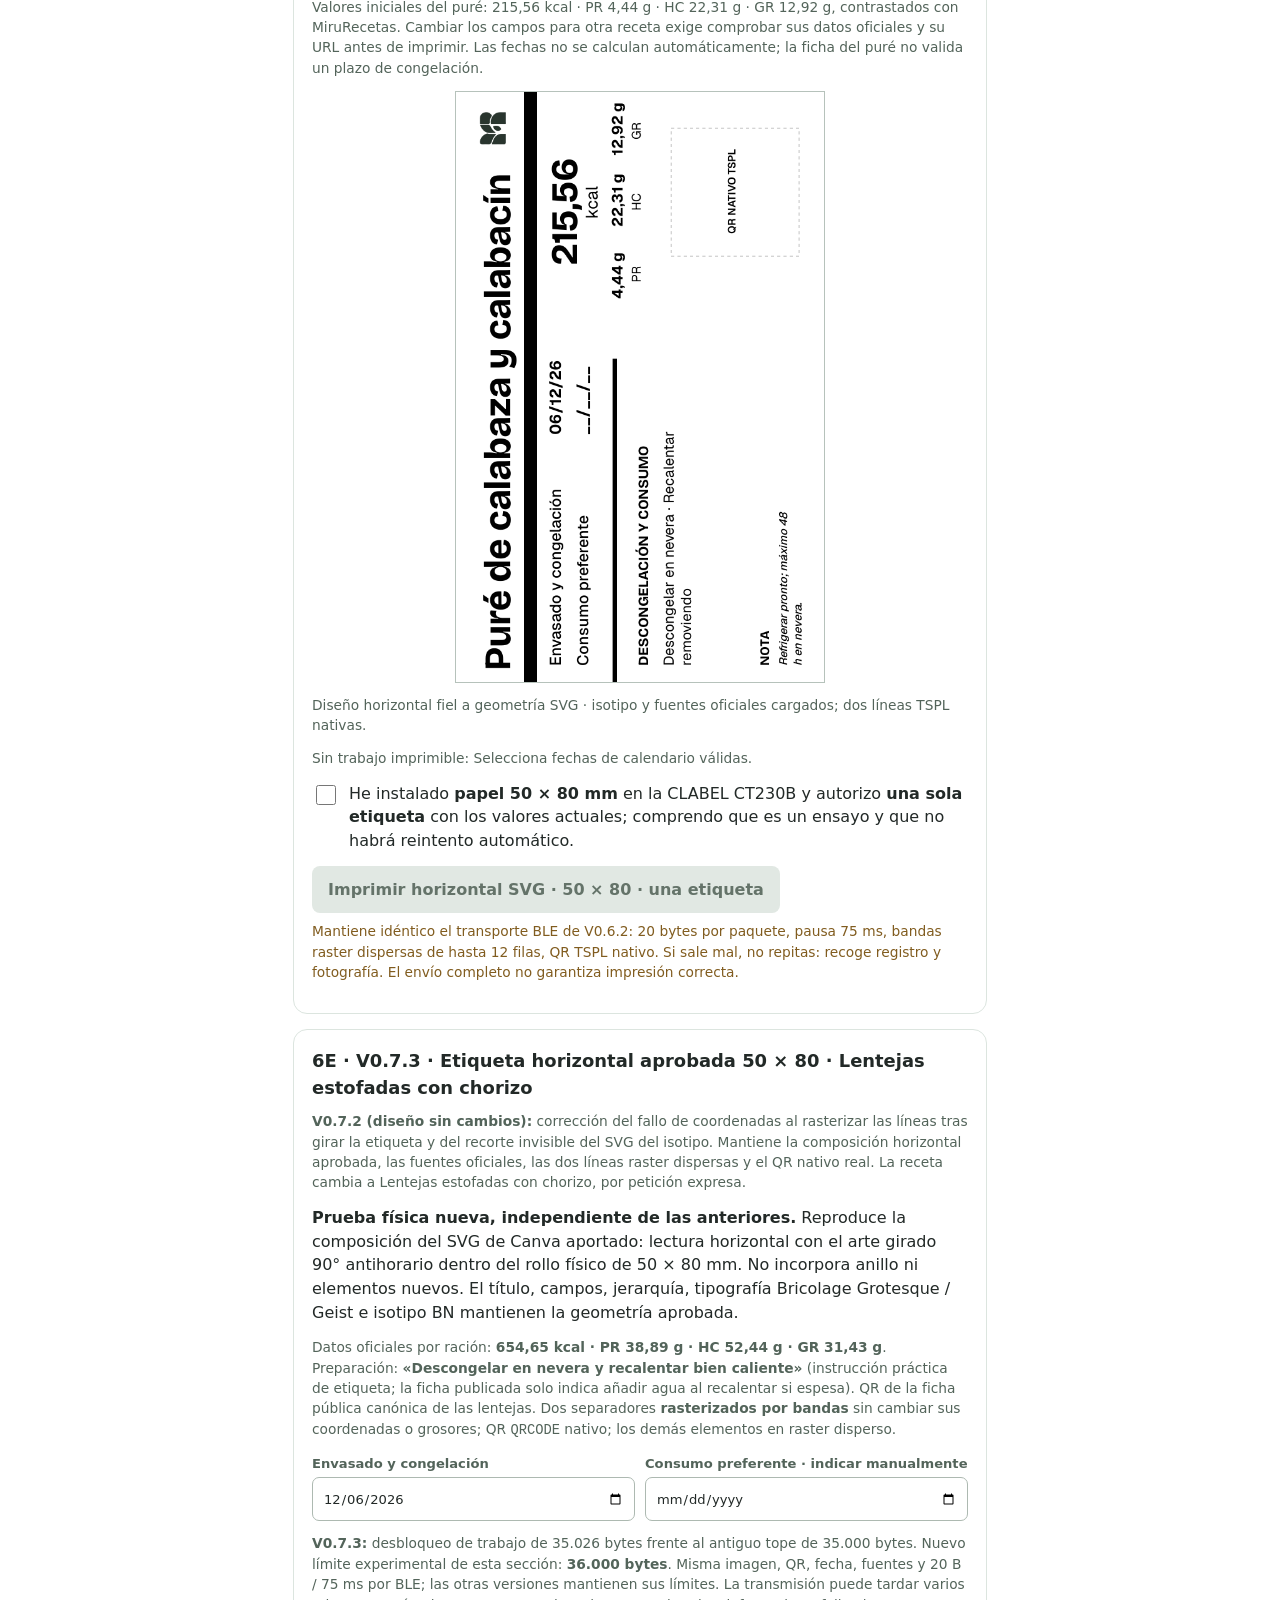
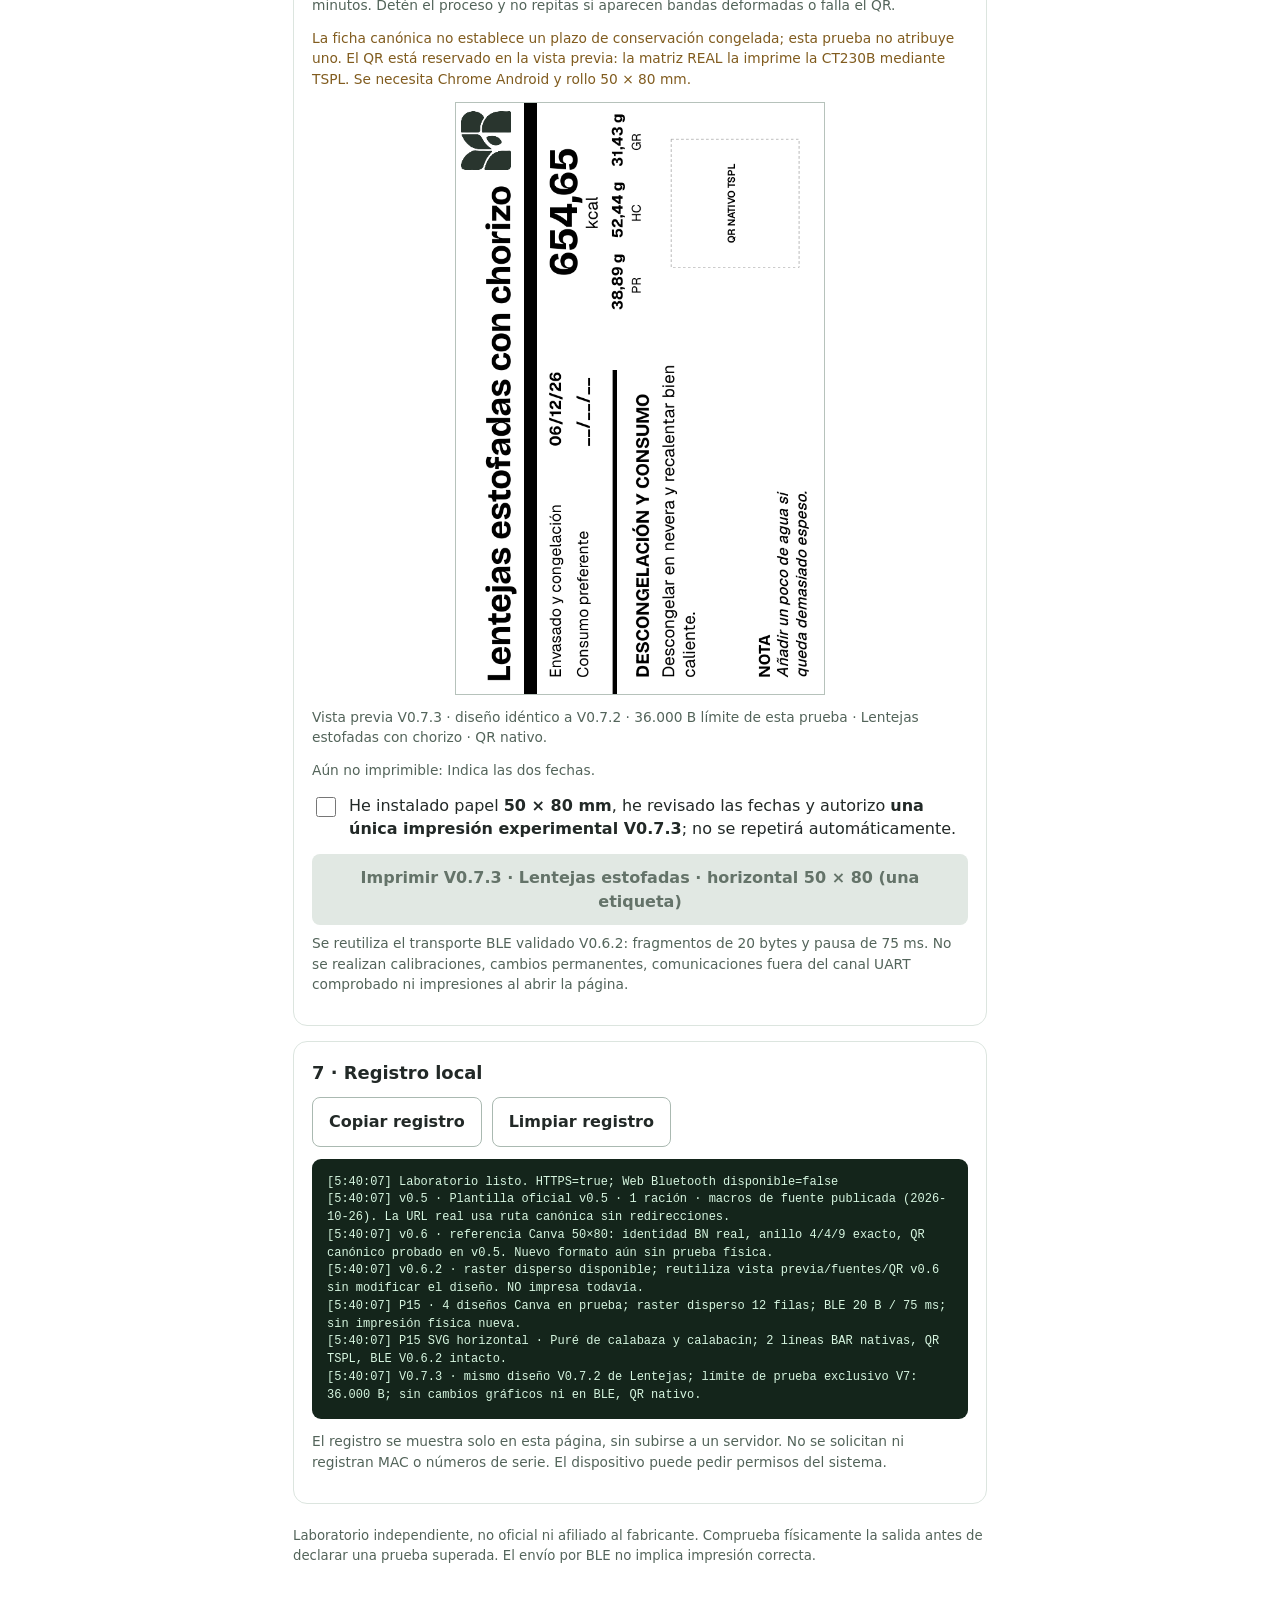
==== commit 5662216f: "ui(v073): show 36KB trial cap and cache-bust corrected JS without changing preview" ====
--- a/index.html
+++ b/index.html
@@ -232,20 +232,21 @@
 <p class="tiny warn">Mantiene idéntico el transporte BLE de V0.6.2: 20 bytes por paquete, pausa 75 ms, bandas raster dispersas de hasta 12 filas, QR TSPL nativo. Si sale mal, no repitas: recoge registro y fotografía. El envío completo no garantiza impresión correcta.</p>
 </section>
 <section id="v7">
-<h2>6E · V0.7.2 · Etiqueta horizontal aprobada 50 × 80 · Lentejas estofadas con chorizo</h2>
-<p class="tiny muted"><strong>V0.7.2:</strong> corrección del fallo de coordenadas al rasterizar las líneas tras girar la etiqueta y del recorte invisible del SVG del isotipo. Mantiene la composición horizontal aprobada, las fuentes oficiales, las dos líneas raster dispersas y el QR nativo real. La receta cambia a Lentejas estofadas con chorizo, por petición expresa.</p>
+<h2>6E · V0.7.3 · Etiqueta horizontal aprobada 50 × 80 · Lentejas estofadas con chorizo</h2>
+<p class="tiny muted"><strong>V0.7.2 (diseño sin cambios):</strong> corrección del fallo de coordenadas al rasterizar las líneas tras girar la etiqueta y del recorte invisible del SVG del isotipo. Mantiene la composición horizontal aprobada, las fuentes oficiales, las dos líneas raster dispersas y el QR nativo real. La receta cambia a Lentejas estofadas con chorizo, por petición expresa.</p>
 <p><strong>Prueba física nueva, independiente de las anteriores.</strong> Reproduce la composición del SVG de Canva aportado: lectura horizontal con el arte girado 90° antihorario dentro del rollo físico de 50 × 80 mm. No incorpora anillo ni elementos nuevos. El título, campos, jerarquía, tipografía Bricolage Grotesque / Geist e isotipo BN mantienen la geometría aprobada.</p>
 <p class="tiny muted">Datos oficiales por ración: <strong>654,65 kcal · PR 38,89 g · HC 52,44 g · GR 31,43 g</strong>. Preparación: <strong>«Descongelar en nevera y recalentar bien caliente»</strong> (instrucción práctica de etiqueta; la ficha publicada solo indica añadir agua al recalentar si espesa). QR de la ficha pública canónica de las lentejas. Dos separadores <strong>rasterizados por bandas</strong> sin cambiar sus coordenadas o grosores; QR <code>QRCODE</code> nativo; los demás elementos en raster disperso.</p>
 <div class="v5-grid">
 <label class="v5-field" for="v7Packed"><strong>Envasado y congelación</strong><input id="v7Packed" type="date" required></label>
 <label class="v5-field" for="v7Expiry"><strong>Consumo preferente · indicar manualmente</strong><input id="v7Expiry" type="date" required></label>
 </div>
+<p class="tiny muted"><strong>V0.7.3:</strong> desbloqueo de trabajo de 35.026 bytes frente al antiguo tope de 35.000 bytes. Nuevo límite experimental de esta sección: <strong>36.000 bytes</strong>. Misma imagen, QR, fecha, fuentes y 20 B / 75 ms por BLE; las otras versiones mantienen sus límites. La transmisión puede tardar varios minutos. Detén el proceso y no repitas si aparecen bandas deformadas o falla el QR.</p>
 <p class="tiny warn">La ficha canónica no establece un plazo de conservación congelada; esta prueba no atribuye uno. El QR está reservado en la vista previa: la matriz REAL la imprime la CT230B mediante TSPL. Se necesita Chrome Android y rollo 50 × 80 mm.</p>
-<canvas id="v7Preview" role="img" width="590" height="945" aria-label="Vista previa V0.7.2 para 50 por 80, Lentejas estofadas con chorizo, texto girado 90 grados; QR nativo reservado."></canvas>
-<p id="v7Assets" class="tiny muted">Cargando motor gráfico V0.7.2, fuentes e isotipo oficiales…</p>
+<canvas id="v7Preview" role="img" width="590" height="945" aria-label="Vista previa V0.7.3 para 50 por 80, Lentejas estofadas con chorizo, texto girado 90 grados; QR nativo reservado."></canvas>
+<p id="v7Assets" class="tiny muted">Cargando motor gráfico V0.7.3, fuentes e isotipo oficiales…</p>
 <p id="v7Metrics" class="tiny muted">Selecciona ambas fechas para calcular el trabajo.</p>
-<label class="switch"><input id="v7Confirm" type="checkbox"><span>He instalado papel <strong>50 × 80 mm</strong>, he revisado las fechas y autorizo <strong>una única impresión experimental V0.7.2</strong>; no se repetirá automáticamente.</span></label>
-<div class="actions"><button id="v7Print" type="button" disabled>Imprimir V0.7.2 · Lentejas estofadas · horizontal 50 × 80 (una etiqueta)</button></div>
+<label class="switch"><input id="v7Confirm" type="checkbox"><span>He instalado papel <strong>50 × 80 mm</strong>, he revisado las fechas y autorizo <strong>una única impresión experimental V0.7.3</strong>; no se repetirá automáticamente.</span></label>
+<div class="actions"><button id="v7Print" type="button" disabled>Imprimir V0.7.3 · Lentejas estofadas · horizontal 50 × 80 (una etiqueta)</button></div>
 <p class="tiny muted">Se reutiliza el transporte BLE validado V0.6.2: fragmentos de 20 bytes y pausa de 75 ms. No se realizan calibraciones, cambios permanentes, comunicaciones fuera del canal UART comprobado ni impresiones al abrir la página.</p>
 </section>
 
@@ -537,6 +538,6 @@
 <script src="./label-v062.js"></script>
 <script src="./label-p15.js"></script>
 <script src="./label-p15-horizontal-svg.js"></script>
-<script src="./label-v07.js?v=3c7f257a64d1e11627225d43d3dd209a732475a9"></script>
+<script src="./label-v07.js?v=79a17bc81adfe4025f8242355c4bd497f8685b66"></script>
 </body>
 </html>
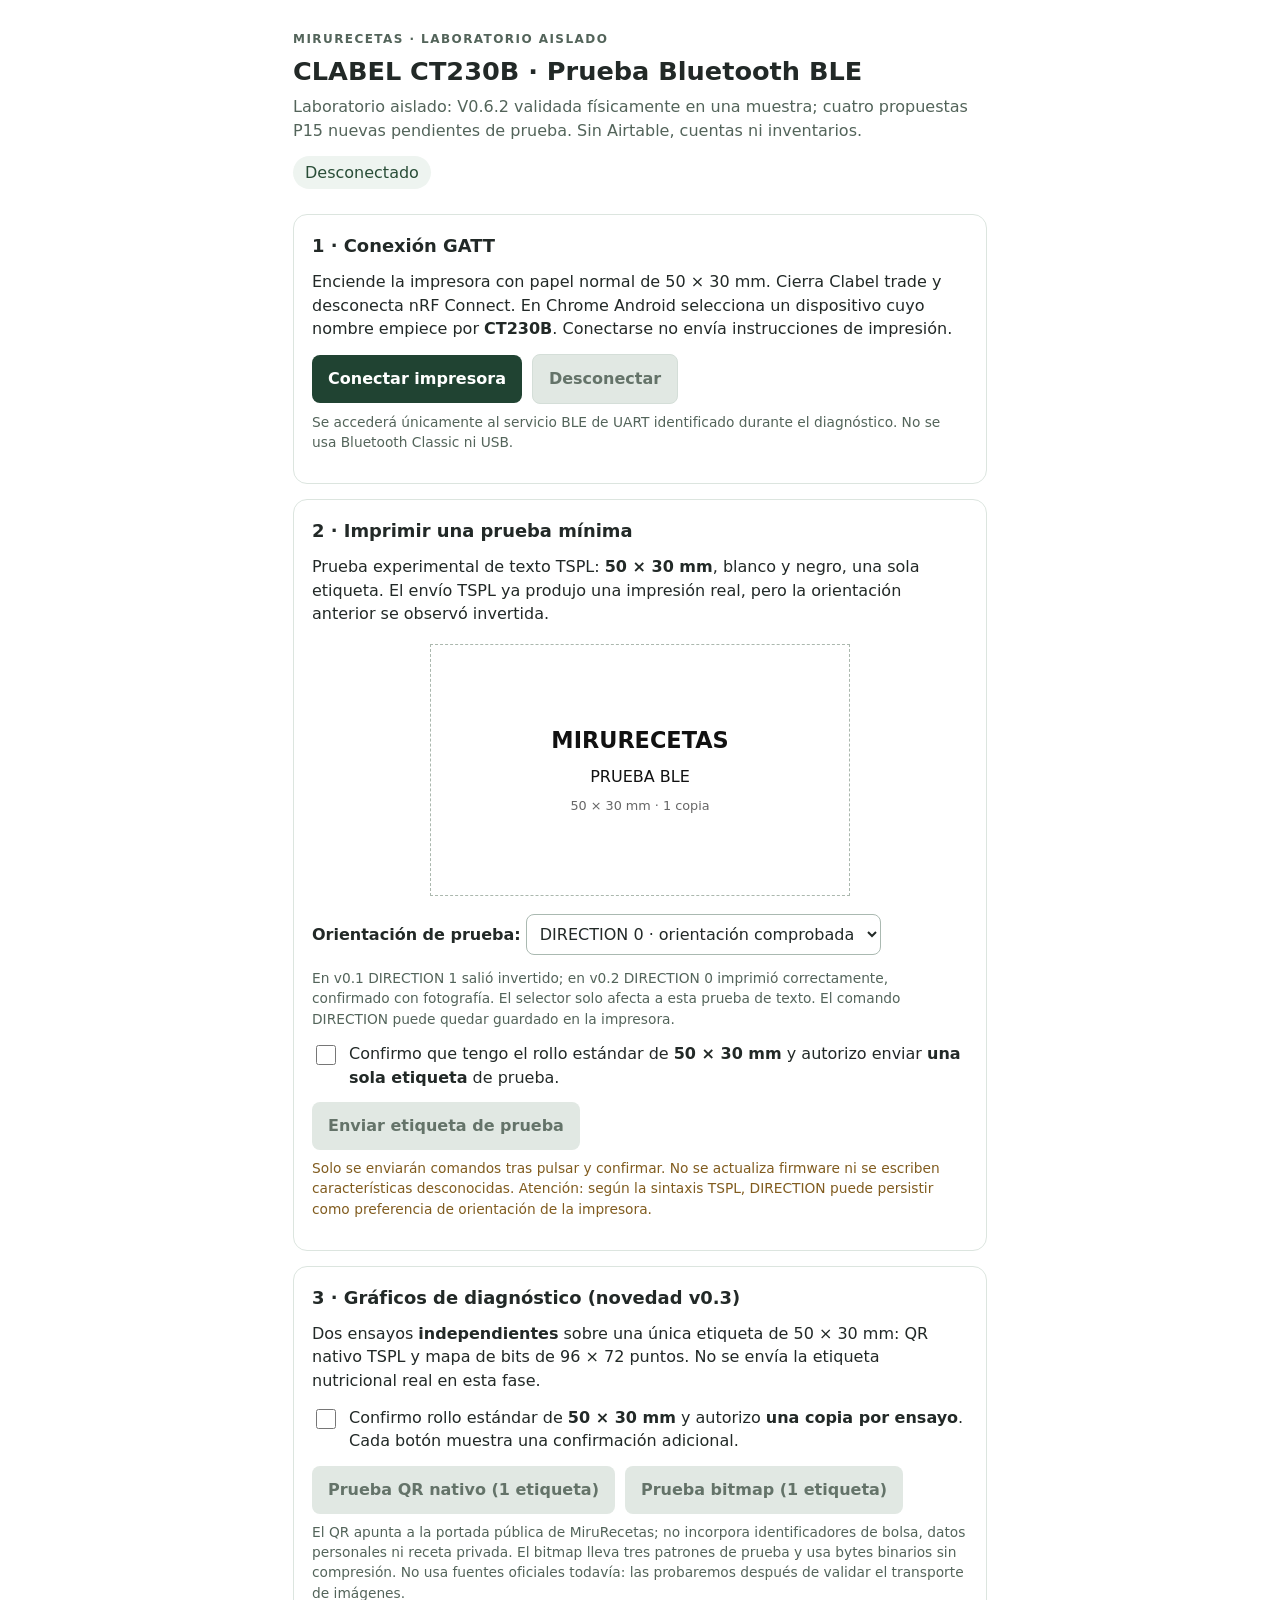
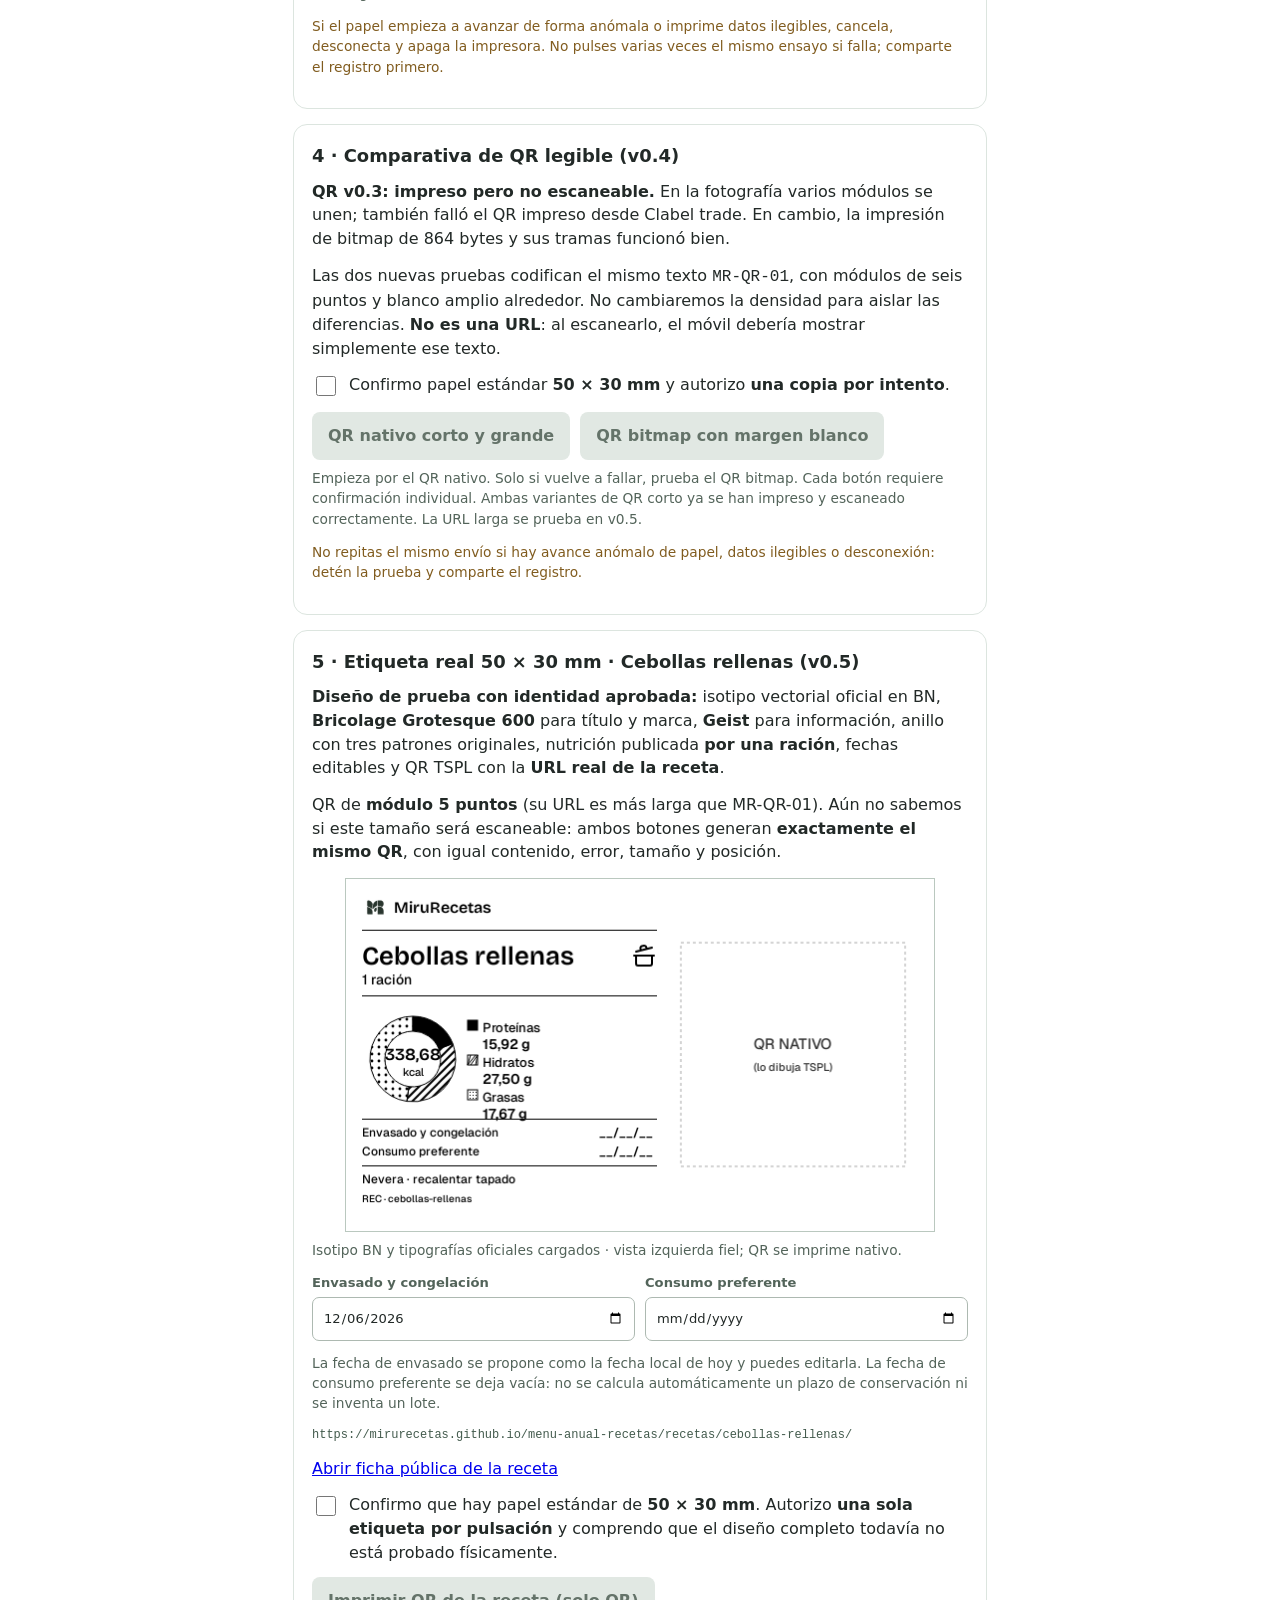
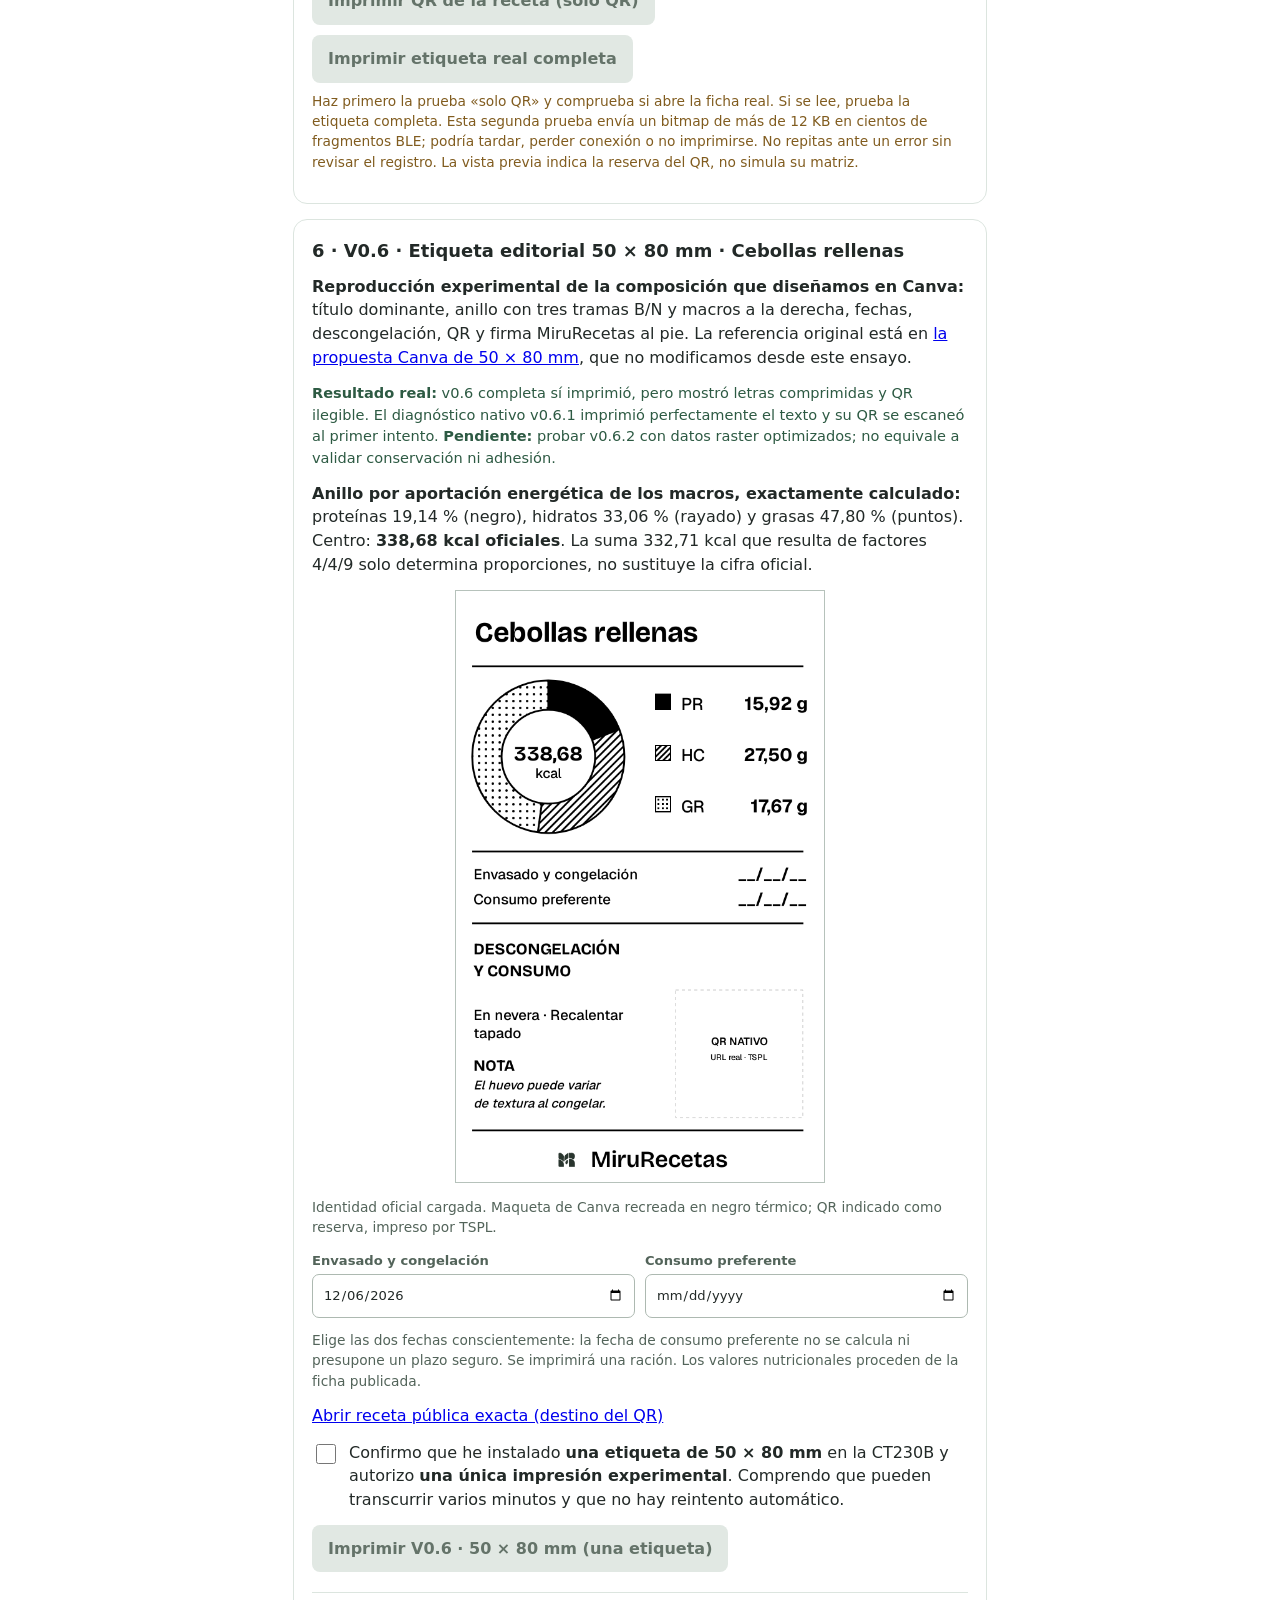
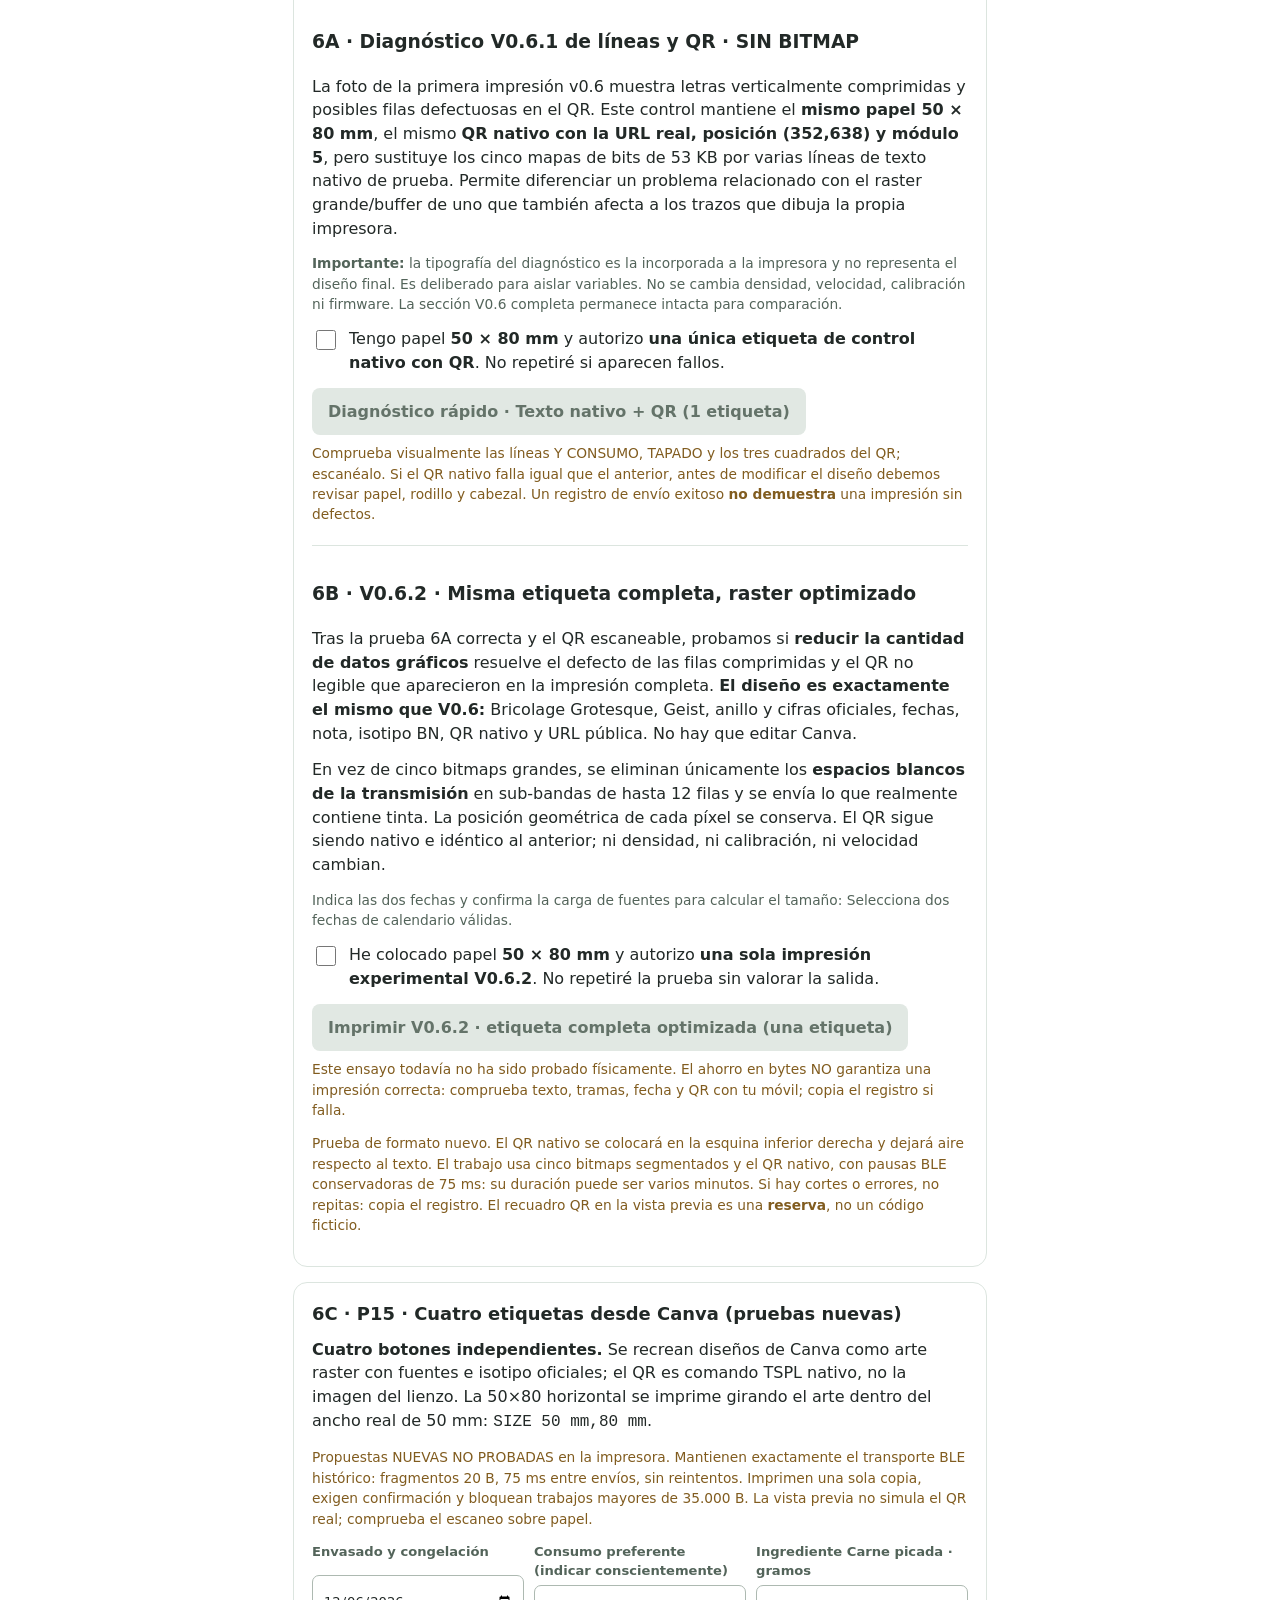
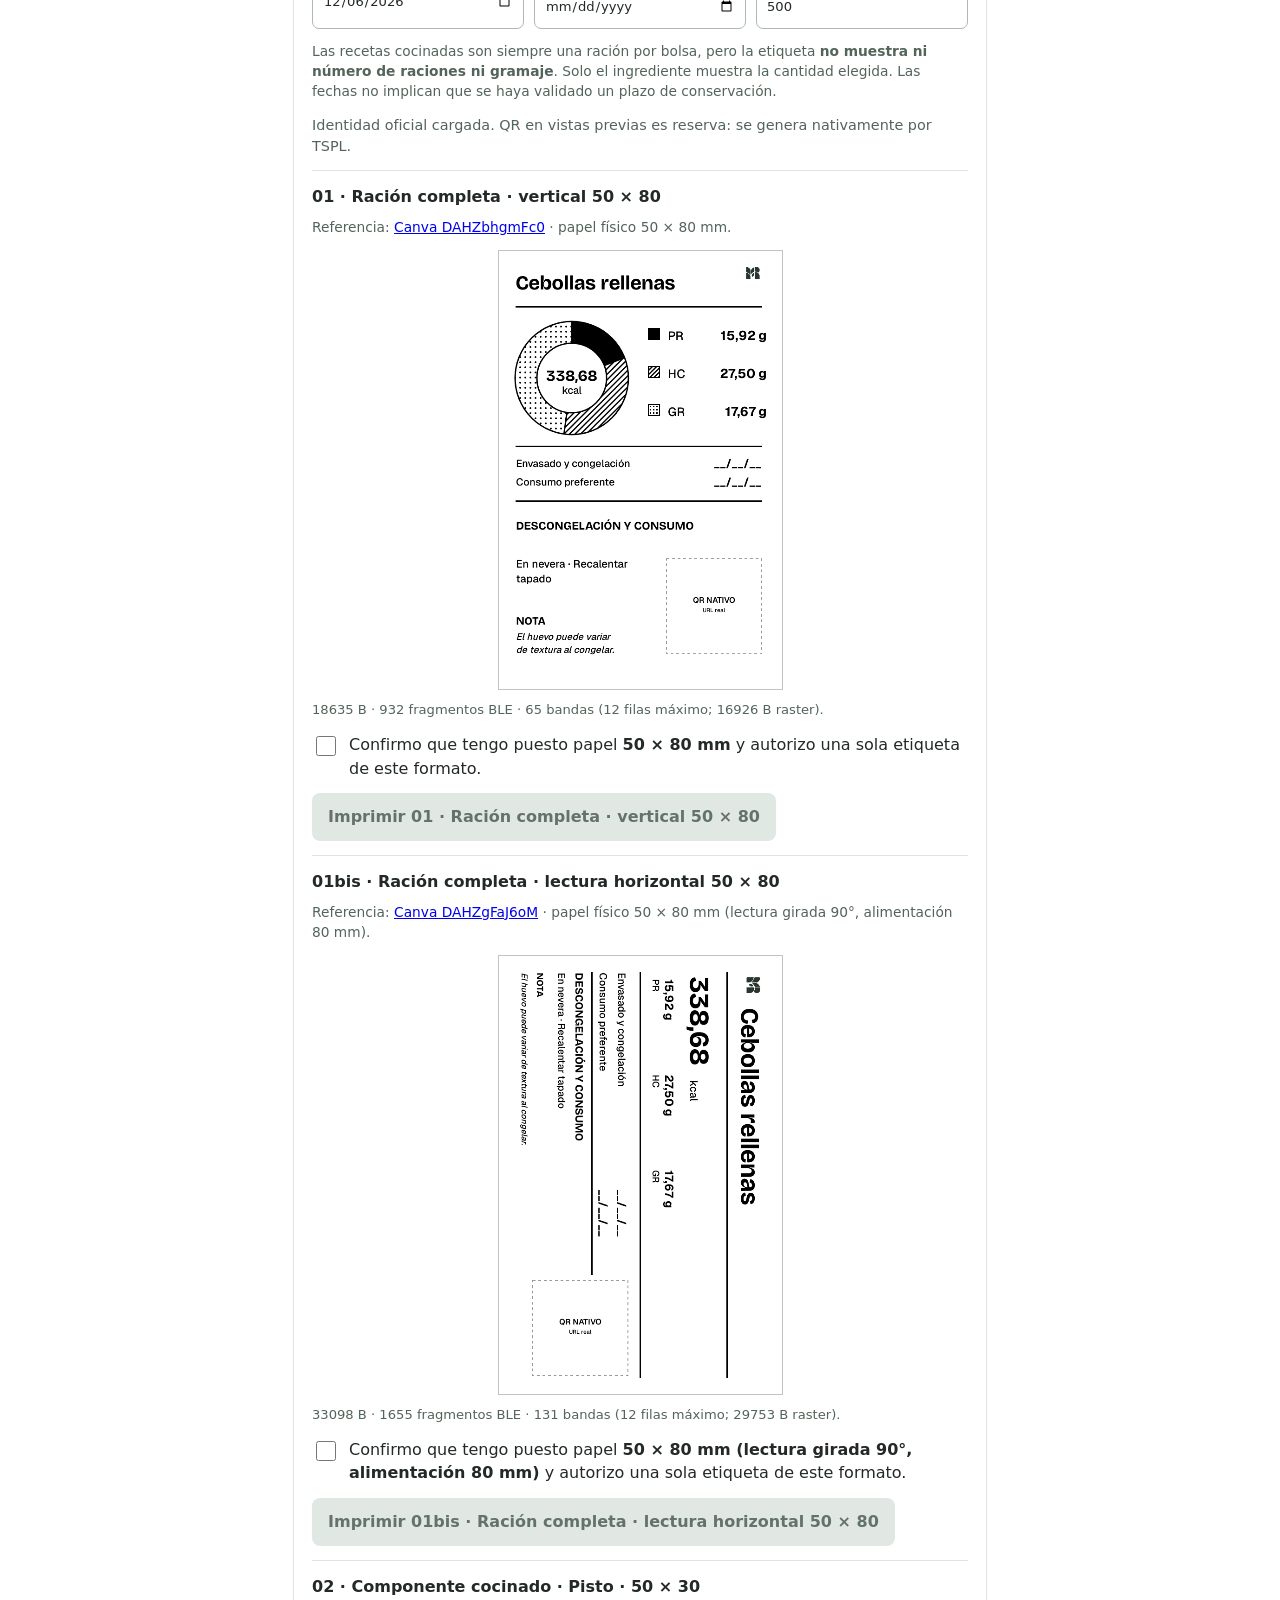
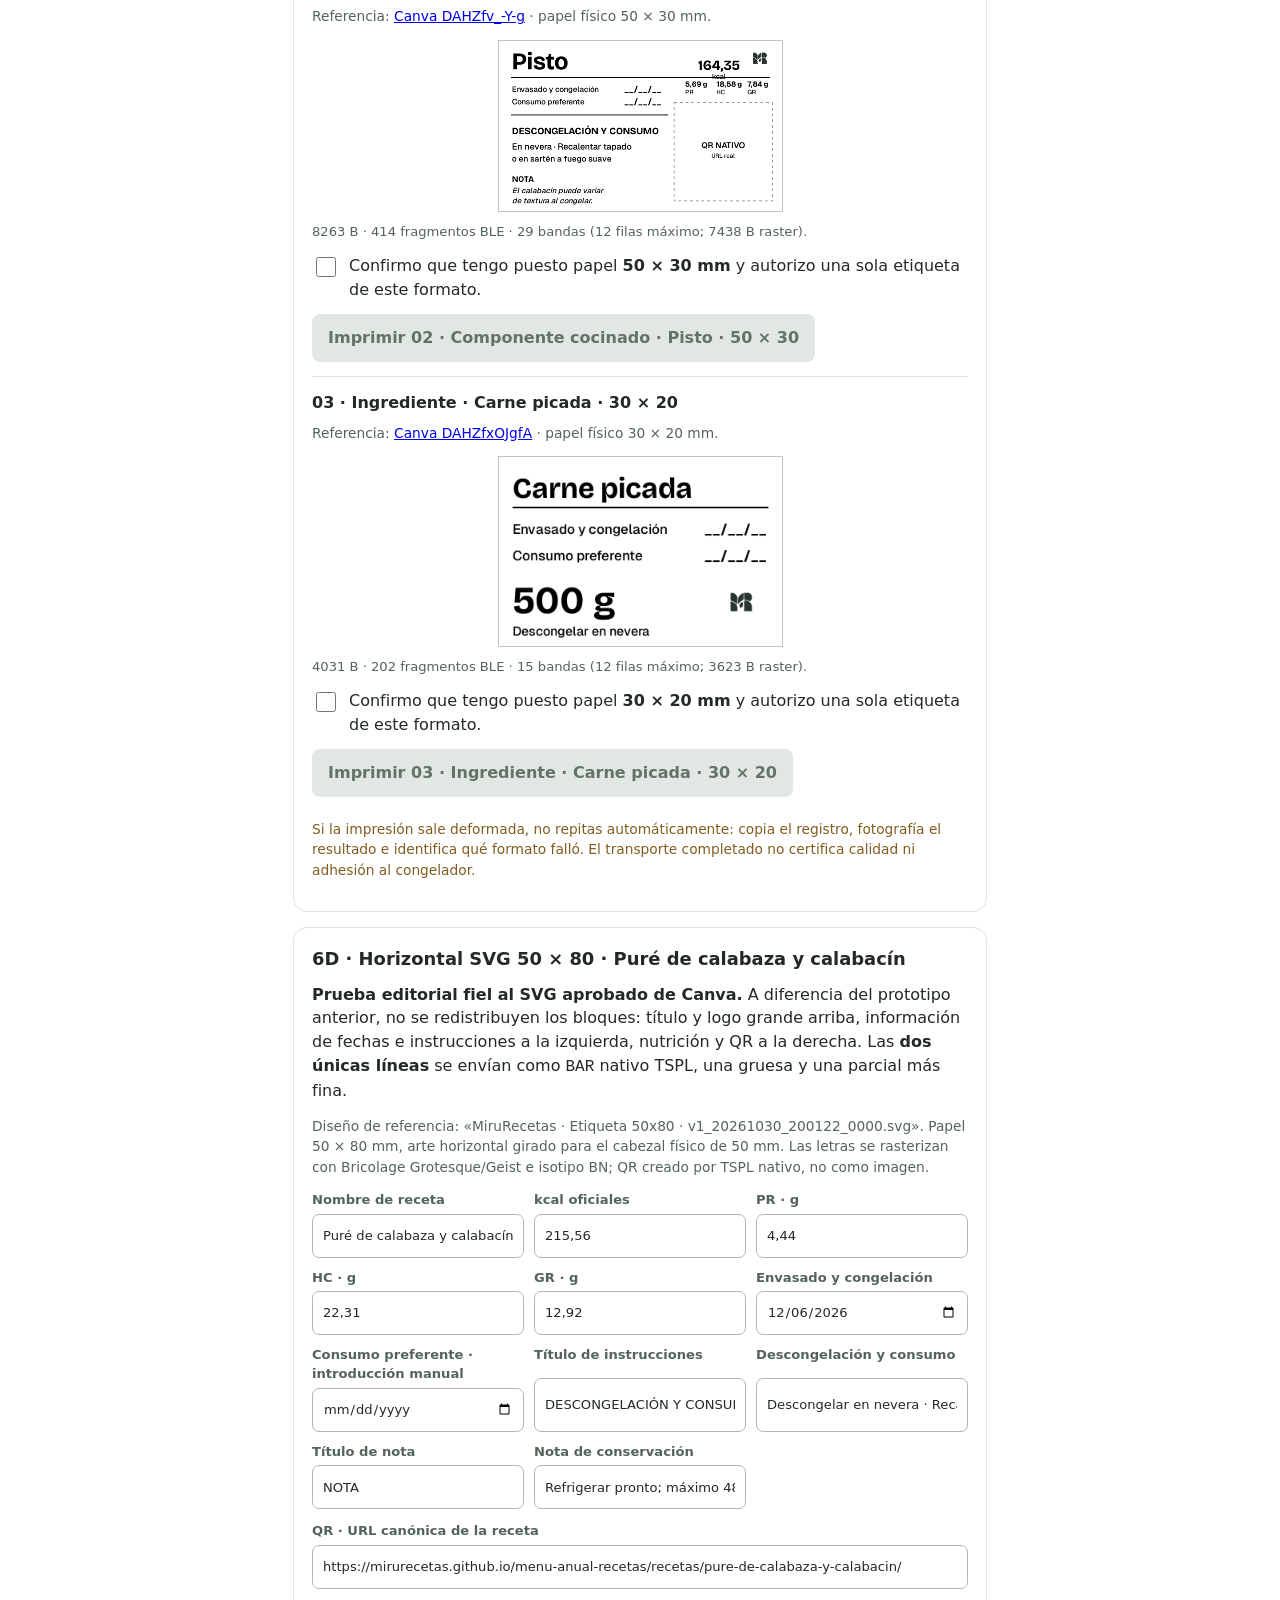
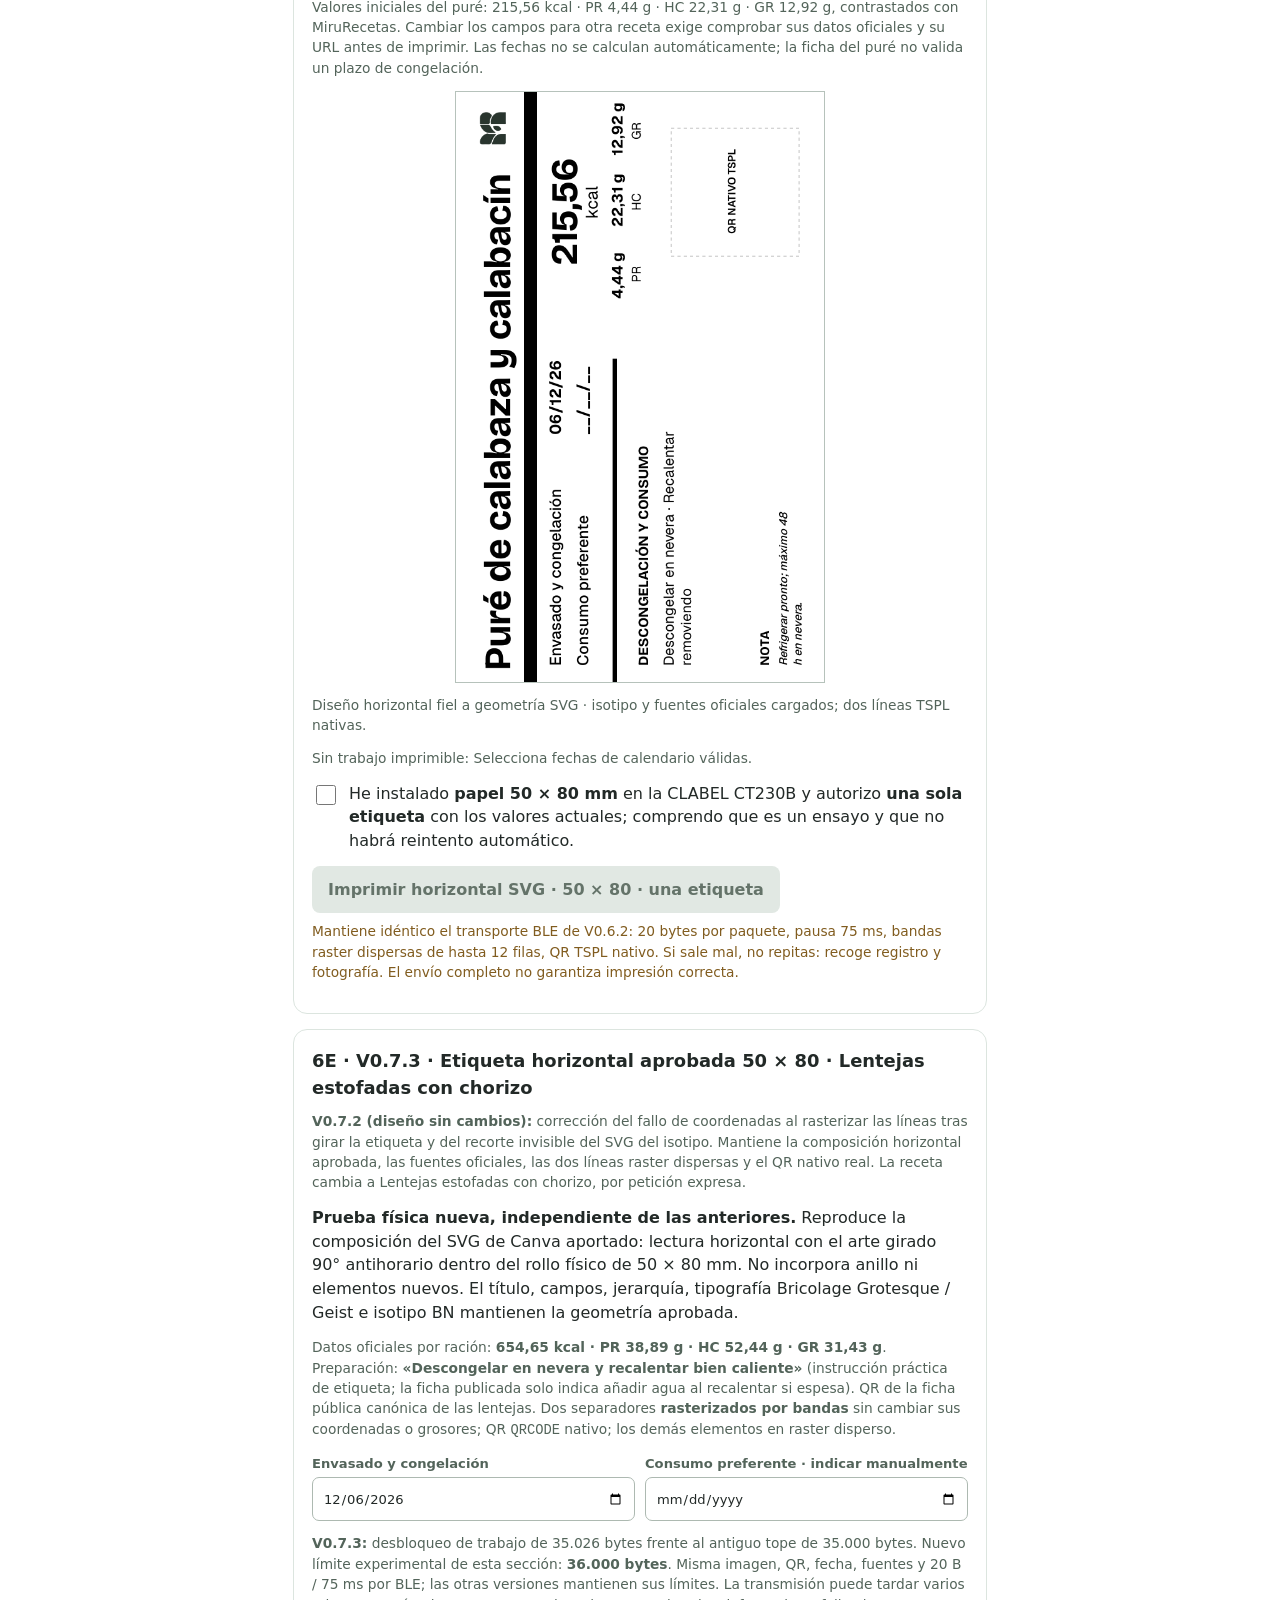
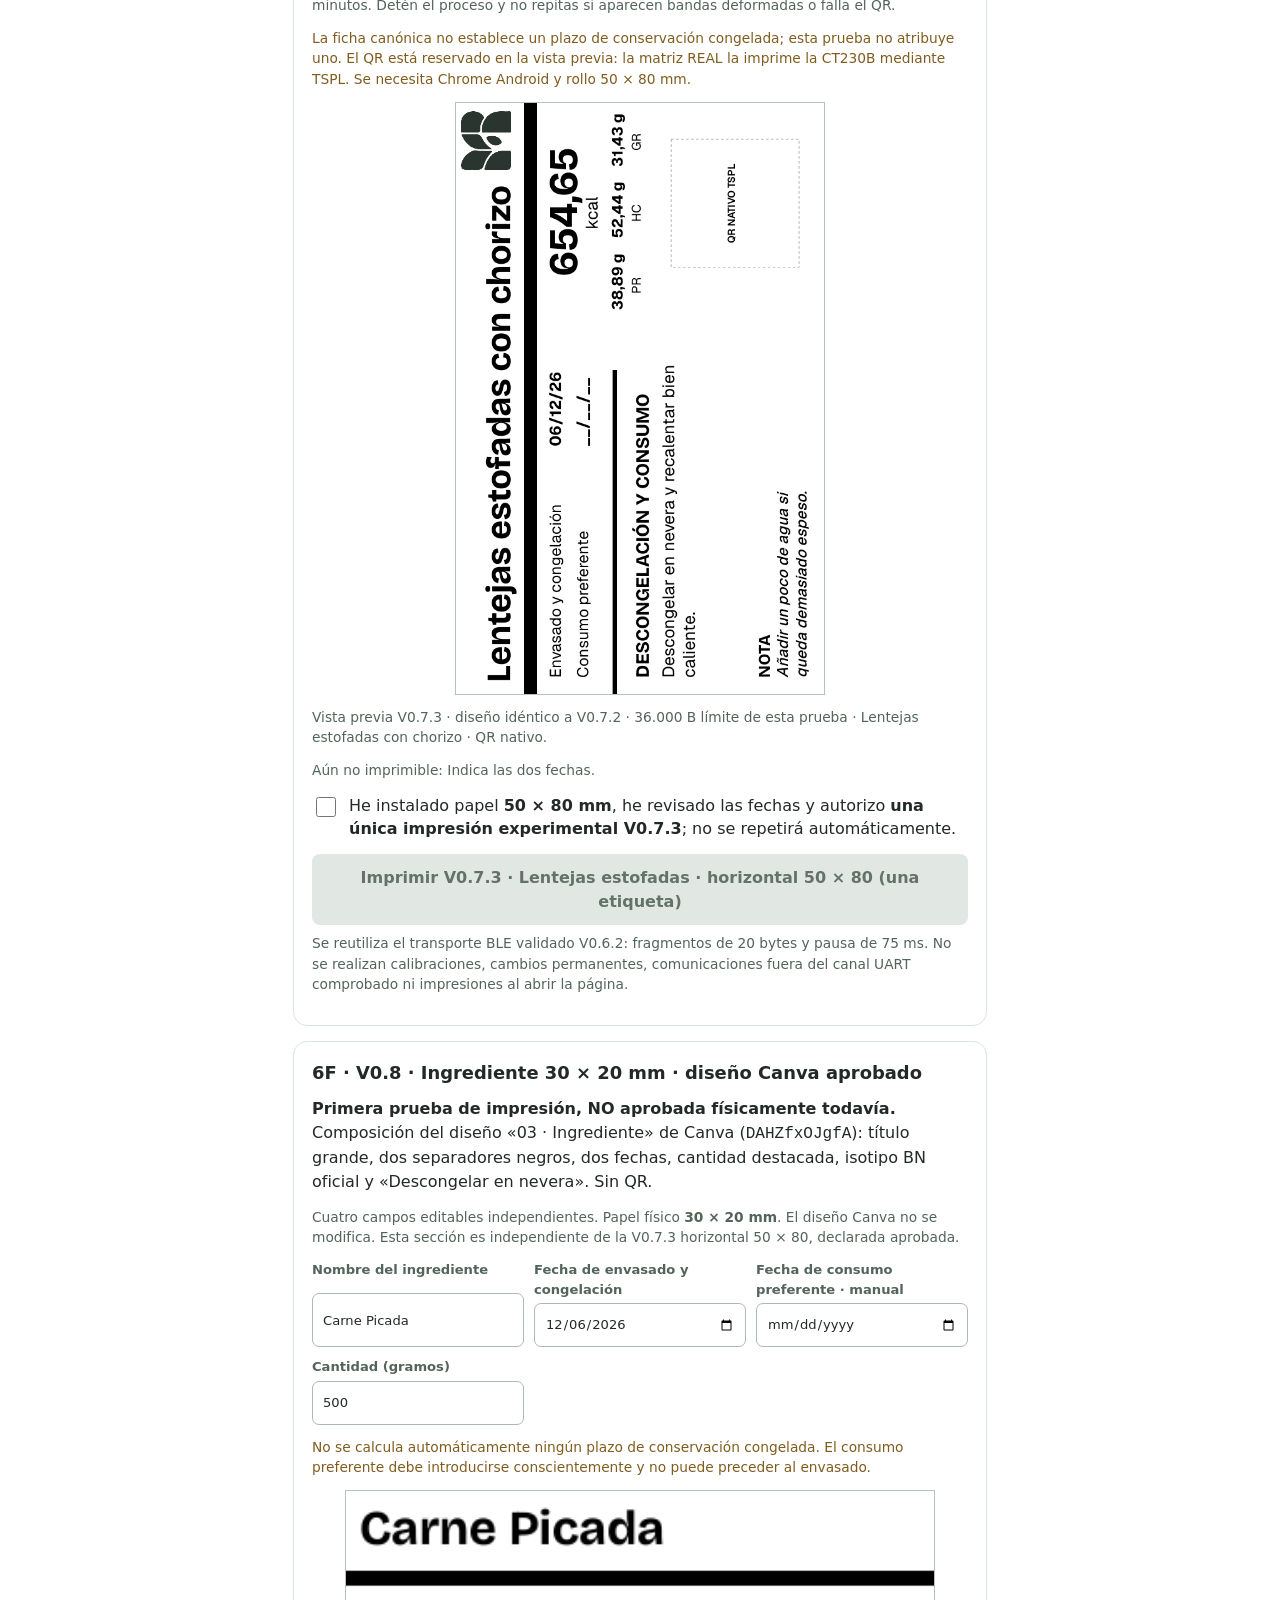
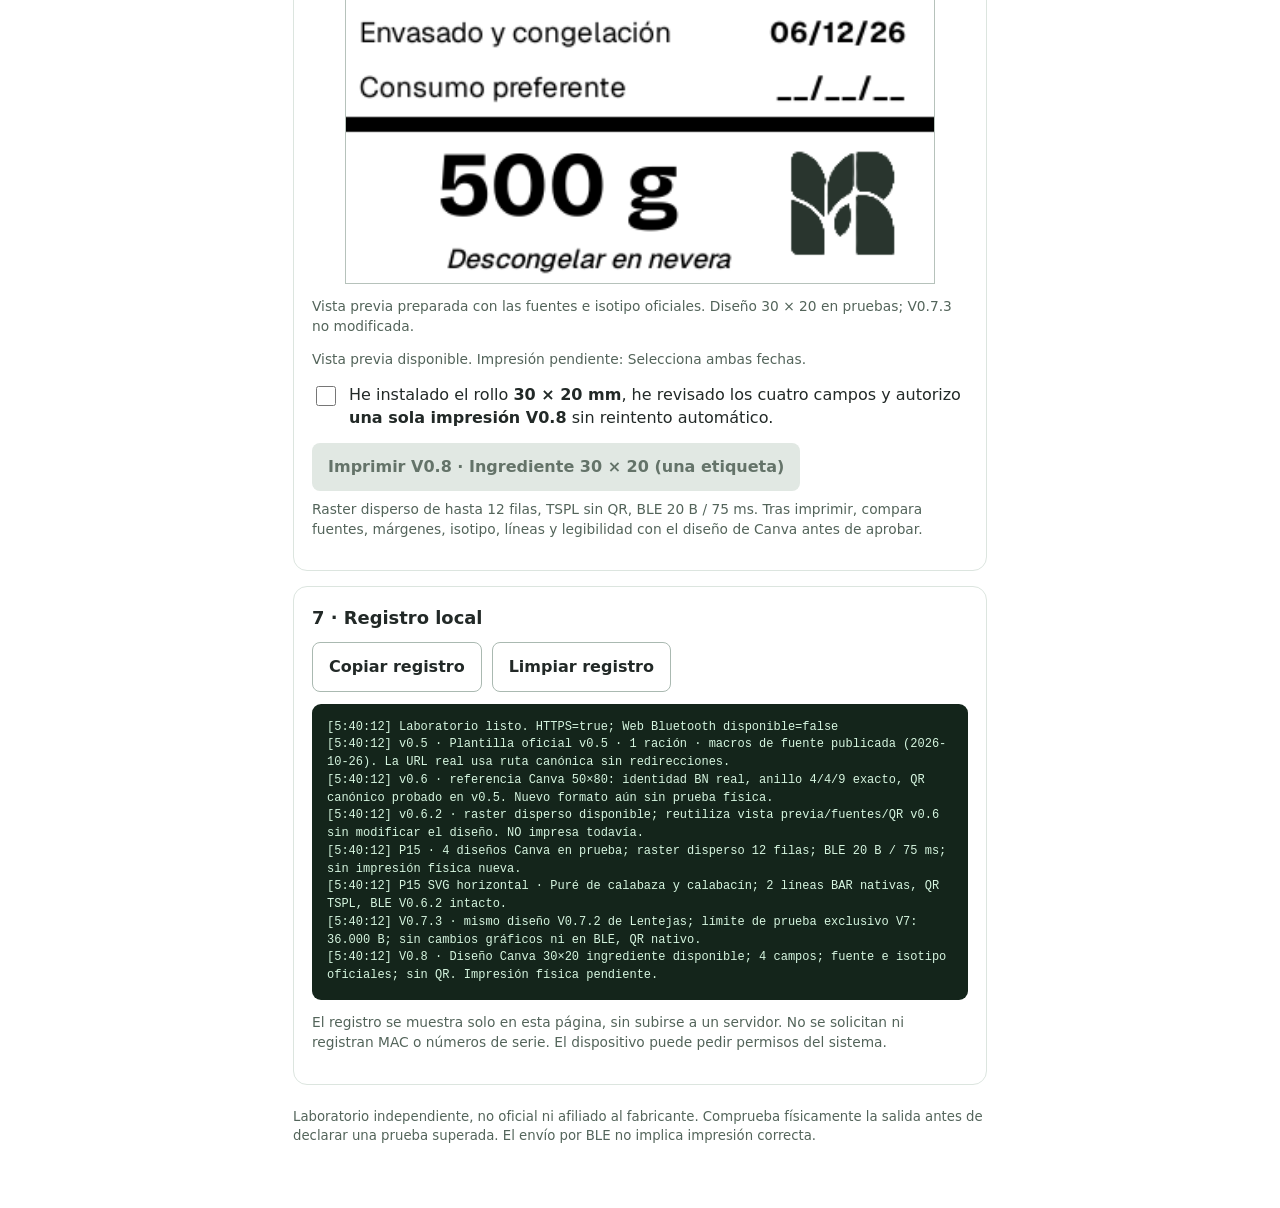
==== commit b8672259: "feat(lab): agregar interfaz independiente 30x20 editable con vista previa y confirmación" ====
--- a/index.html
+++ b/index.html
@@ -45,6 +45,7 @@
 #p15h-preview{display:block;width:min(100%,370px);height:auto;margin:12px auto;border:1px solid #b6c2bb;background:white}
 #p15h .v5-field{min-width:0}
 #p15h .v5-field input{width:100%;min-width:0}
+#v8Preview{display:block;width:min(100%,590px);height:auto;aspect-ratio:354/236;margin:12px auto;border:1px solid #b6c2bb;background:#fff}
 #v7Preview{display:block;width:min(100%,370px);height:auto;aspect-ratio:590/945;margin:12px auto;border:1px solid #b6c2bb;background:#fff}
 </style>
 </head>
@@ -248,6 +249,25 @@
 <label class="switch"><input id="v7Confirm" type="checkbox"><span>He instalado papel <strong>50 × 80 mm</strong>, he revisado las fechas y autorizo <strong>una única impresión experimental V0.7.3</strong>; no se repetirá automáticamente.</span></label>
 <div class="actions"><button id="v7Print" type="button" disabled>Imprimir V0.7.3 · Lentejas estofadas · horizontal 50 × 80 (una etiqueta)</button></div>
 <p class="tiny muted">Se reutiliza el transporte BLE validado V0.6.2: fragmentos de 20 bytes y pausa de 75 ms. No se realizan calibraciones, cambios permanentes, comunicaciones fuera del canal UART comprobado ni impresiones al abrir la página.</p>
+</section>
+
+<section id="v8">
+<h2>6F · V0.8 · Ingrediente 30 × 20 mm · diseño Canva aprobado</h2>
+<p><strong>Primera prueba de impresión, NO aprobada físicamente todavía.</strong> Composición del diseño «03 · Ingrediente» de Canva (<code>DAHZfxOJgfA</code>): título grande, dos separadores negros, dos fechas, cantidad destacada, isotipo BN oficial y «Descongelar en nevera». Sin QR.</p>
+<p class="tiny muted">Cuatro campos editables independientes. Papel físico <strong>30 × 20 mm</strong>. El diseño Canva no se modifica. Esta sección es independiente de la V0.7.3 horizontal 50 × 80, declarada aprobada.</p>
+<div class="v5-grid">
+<label class="v5-field" for="v8Name"><strong>Nombre del ingrediente</strong><input id="v8Name" type="text" maxlength="55" autocomplete="off" required></label>
+<label class="v5-field" for="v8Packed"><strong>Fecha de envasado y congelación</strong><input id="v8Packed" type="date" required></label>
+<label class="v5-field" for="v8Expiry"><strong>Fecha de consumo preferente · manual</strong><input id="v8Expiry" type="date" required></label>
+<label class="v5-field" for="v8Quantity"><strong>Cantidad (gramos)</strong><input id="v8Quantity" type="number" step="1" min="1" max="9999" required></label>
+</div>
+<p class="tiny warn">No se calcula automáticamente ningún plazo de conservación congelada. El consumo preferente debe introducirse conscientemente y no puede preceder al envasado.</p>
+<canvas id="v8Preview" width="354" height="236" role="img" aria-label="Vista previa 30 por 20 para ingrediente con fechas y cantidad editables."></canvas>
+<p id="v8Status" class="tiny muted">Preparando Bricolage Grotesque, Geist e isotipo BN oficiales…</p>
+<p id="v8Metrics" class="tiny muted">Completa las fechas para calcular el trabajo.</p>
+<label class="switch"><input id="v8Confirm" type="checkbox"><span>He instalado el rollo <strong>30 × 20 mm</strong>, he revisado los cuatro campos y autorizo <strong>una sola impresión V0.8</strong> sin reintento automático.</span></label>
+<div class="actions"><button id="v8Print" type="button" disabled>Imprimir V0.8 · Ingrediente 30 × 20 (una etiqueta)</button></div>
+<p class="tiny muted">Raster disperso de hasta 12 filas, TSPL sin QR, BLE 20 B / 75 ms. Tras imprimir, compara fuentes, márgenes, isotipo, líneas y legibilidad con el diseño de Canva antes de aprobar.</p>
 </section>
 
 <section>
@@ -282,6 +302,7 @@
   if(typeof updateV062Buttons==="function")updateV062Buttons();
   if(typeof p15hUpdate==="function")p15hUpdate();
    if(typeof v7Update==="function")v7Update();
+  if(typeof v8Update==="function")v8Update();
   if(typeof p15Update==="function")p15Update();
   byId("shortQR").disabled=busy || !connected || !byId("confirmQR").checked;
   byId("rasterQR").disabled=busy || !connected || !byId("confirmQR").checked;
@@ -539,5 +560,6 @@
 <script src="./label-p15.js"></script>
 <script src="./label-p15-horizontal-svg.js"></script>
 <script src="./label-v07.js?v=79a17bc81adfe4025f8242355c4bd497f8685b66"></script>
+<script src="./label-v08-ingredient.js?v=469d5754bec1fe189afc61c404003a970e0589bd"></script>
 </body>
 </html>
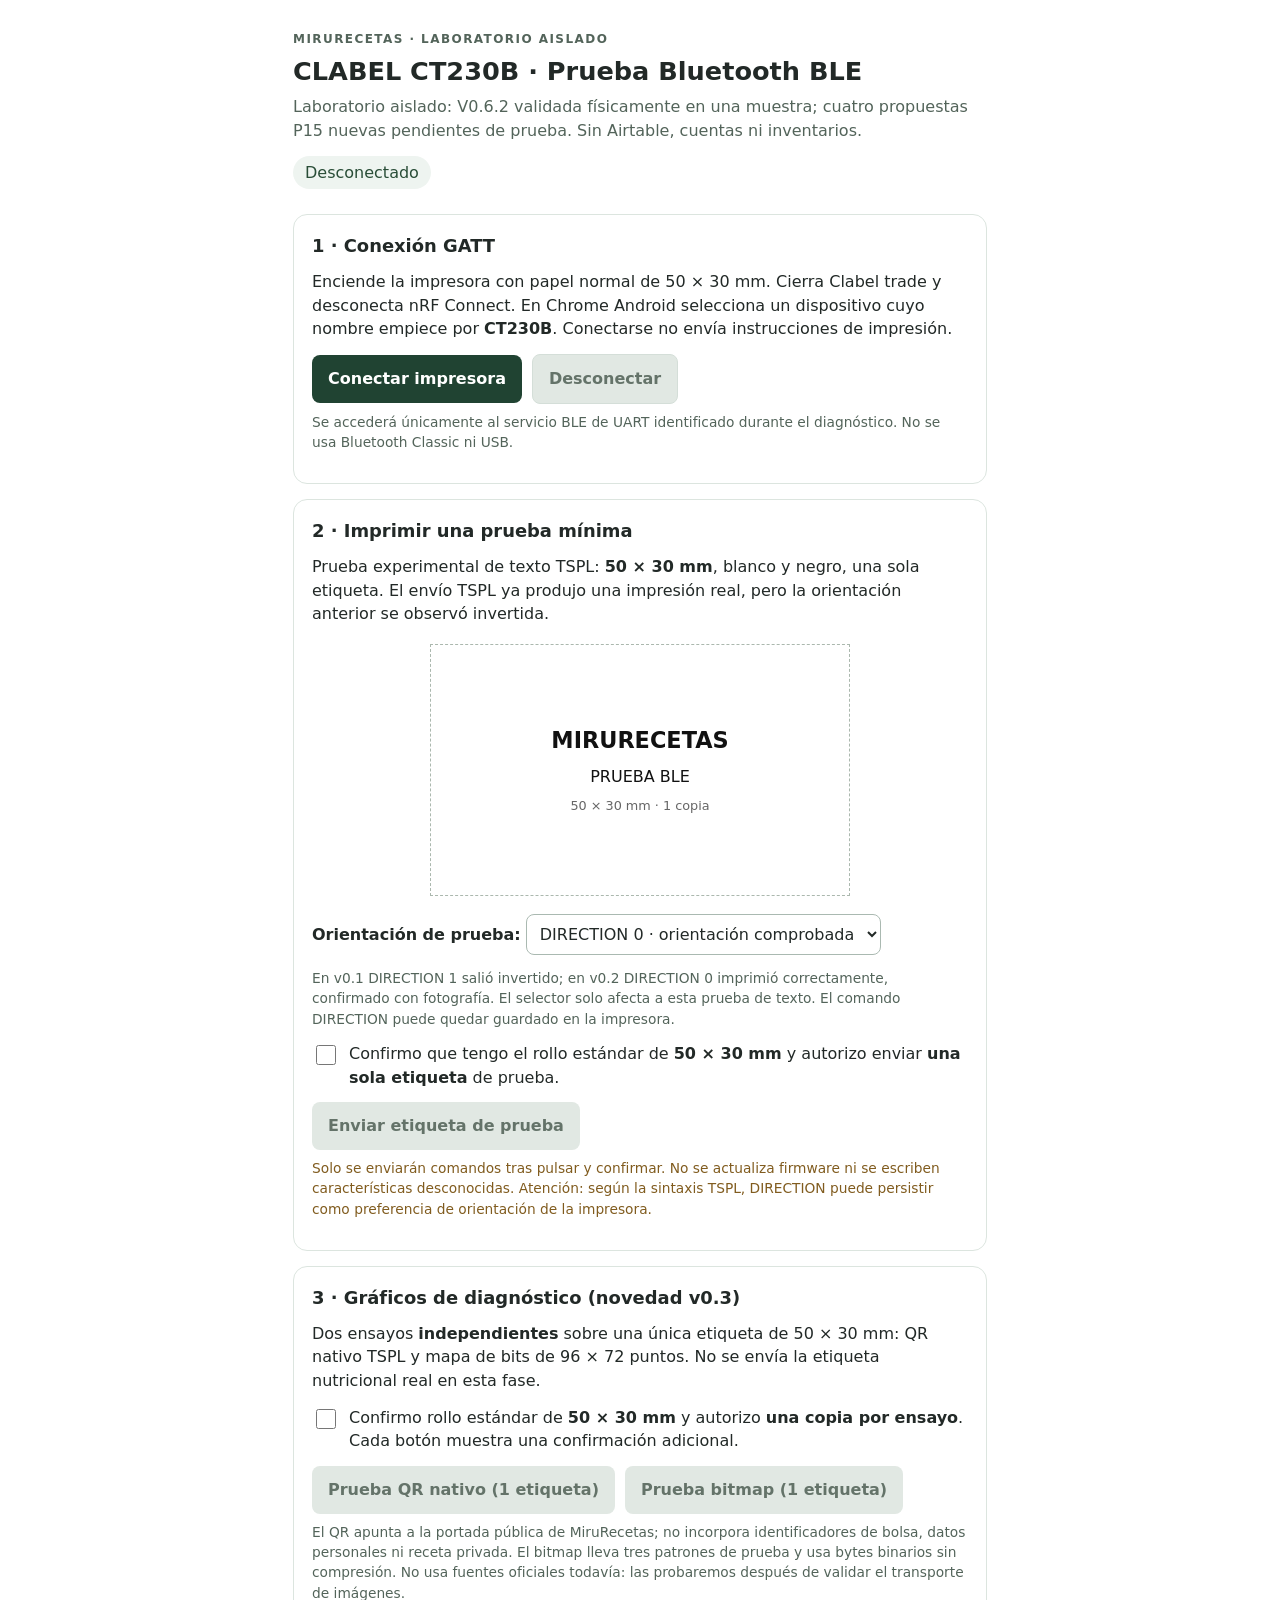
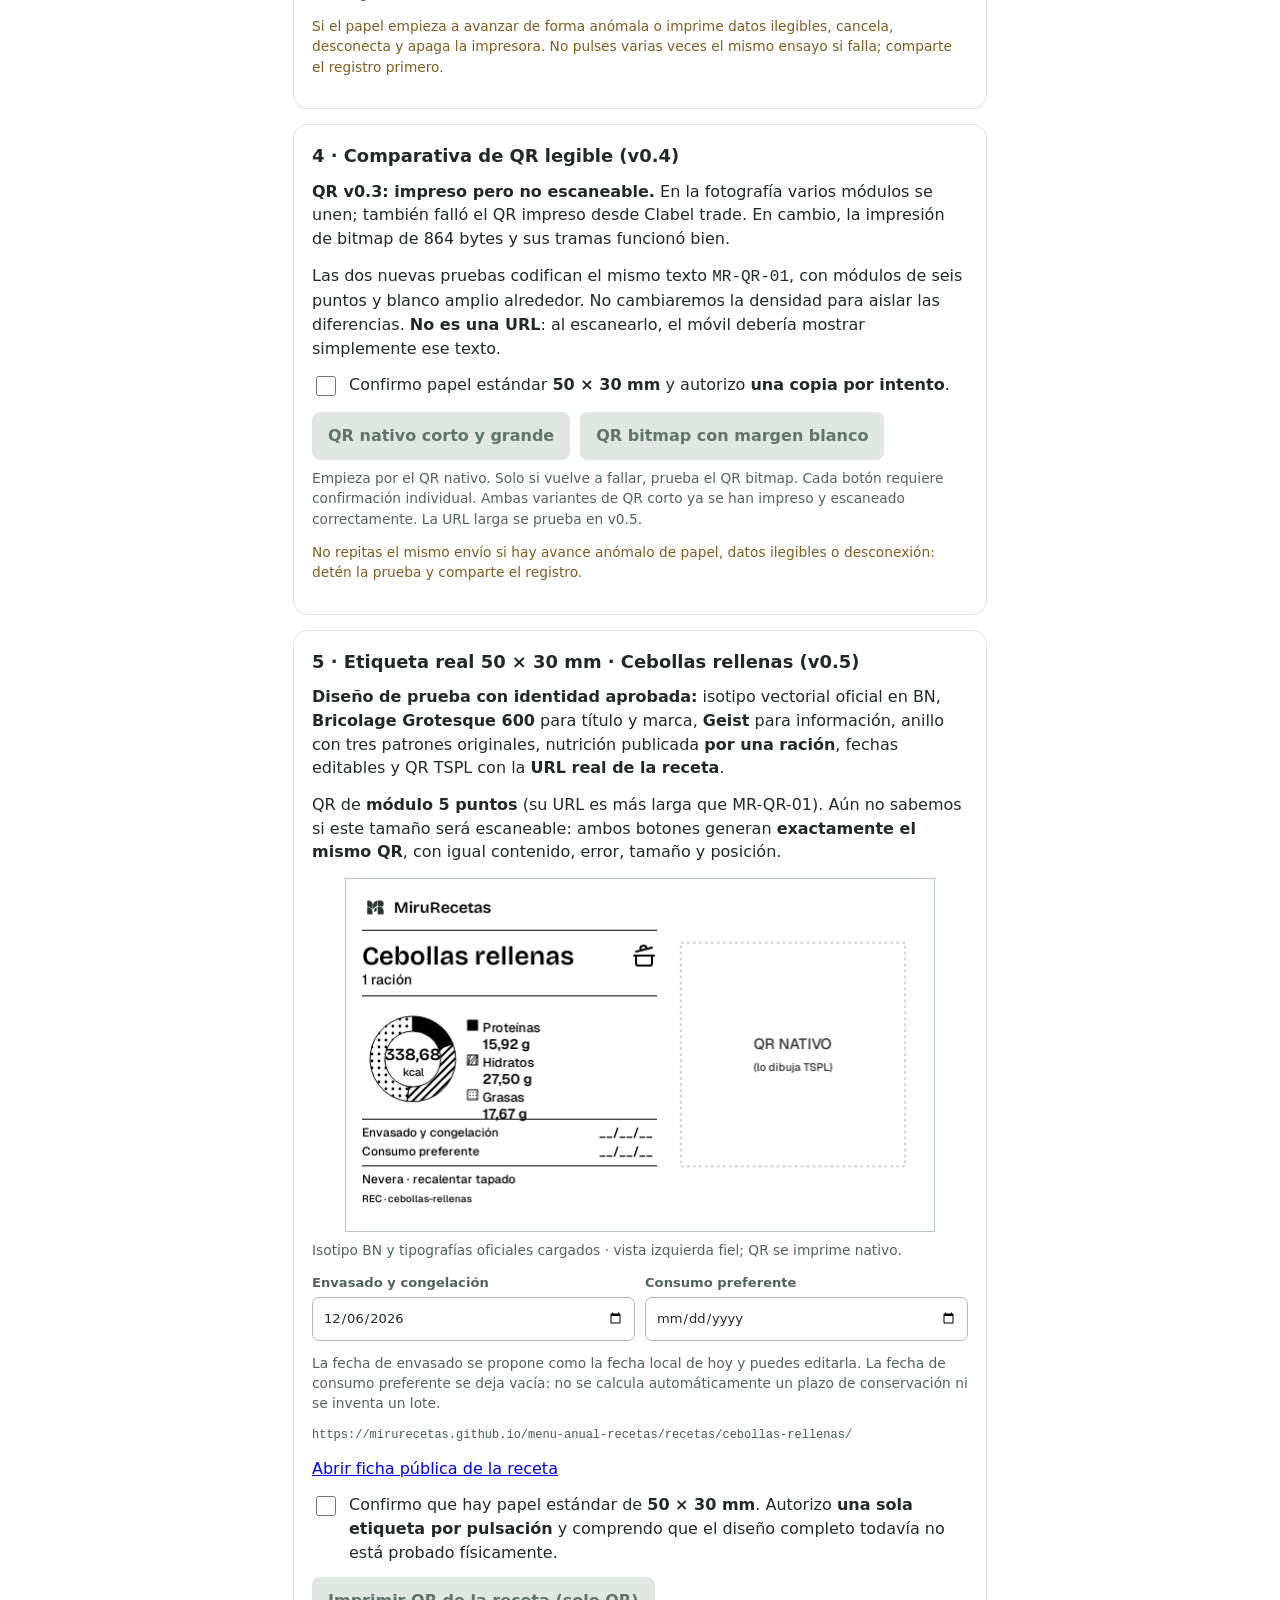
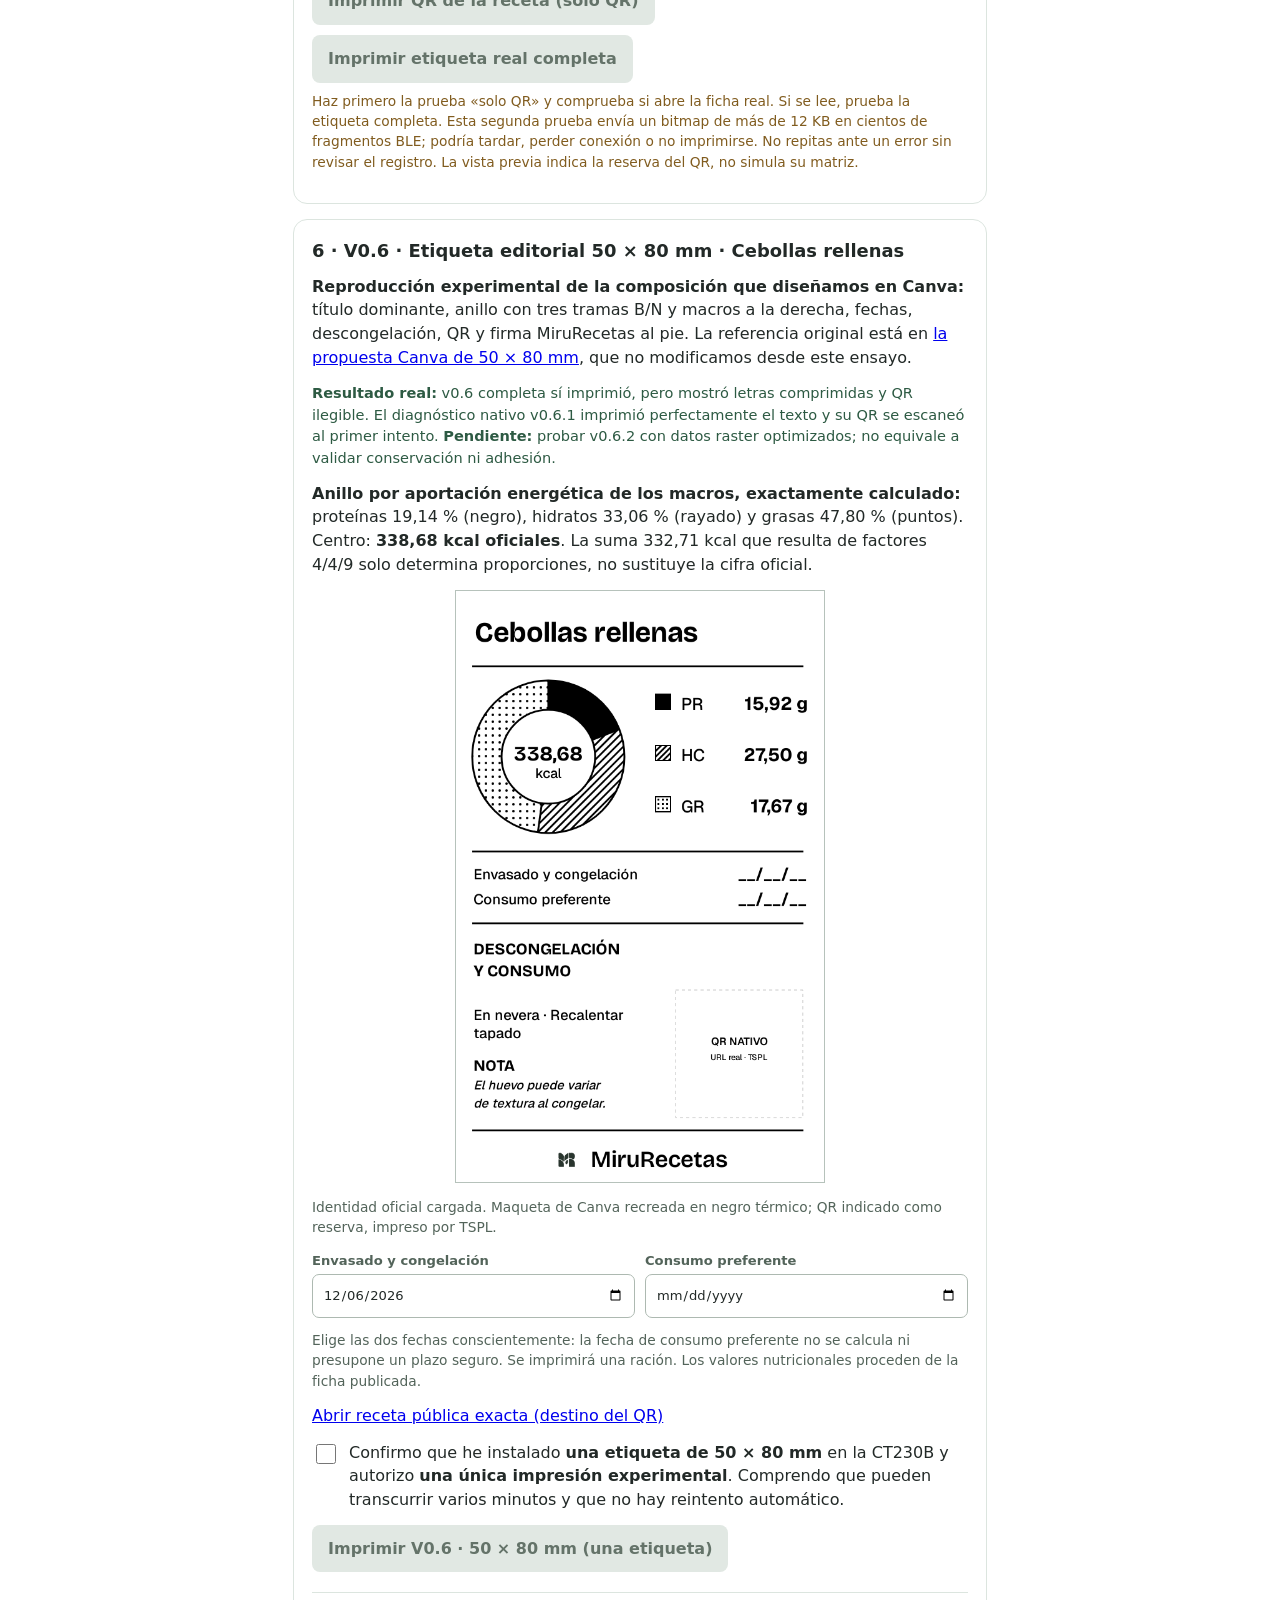
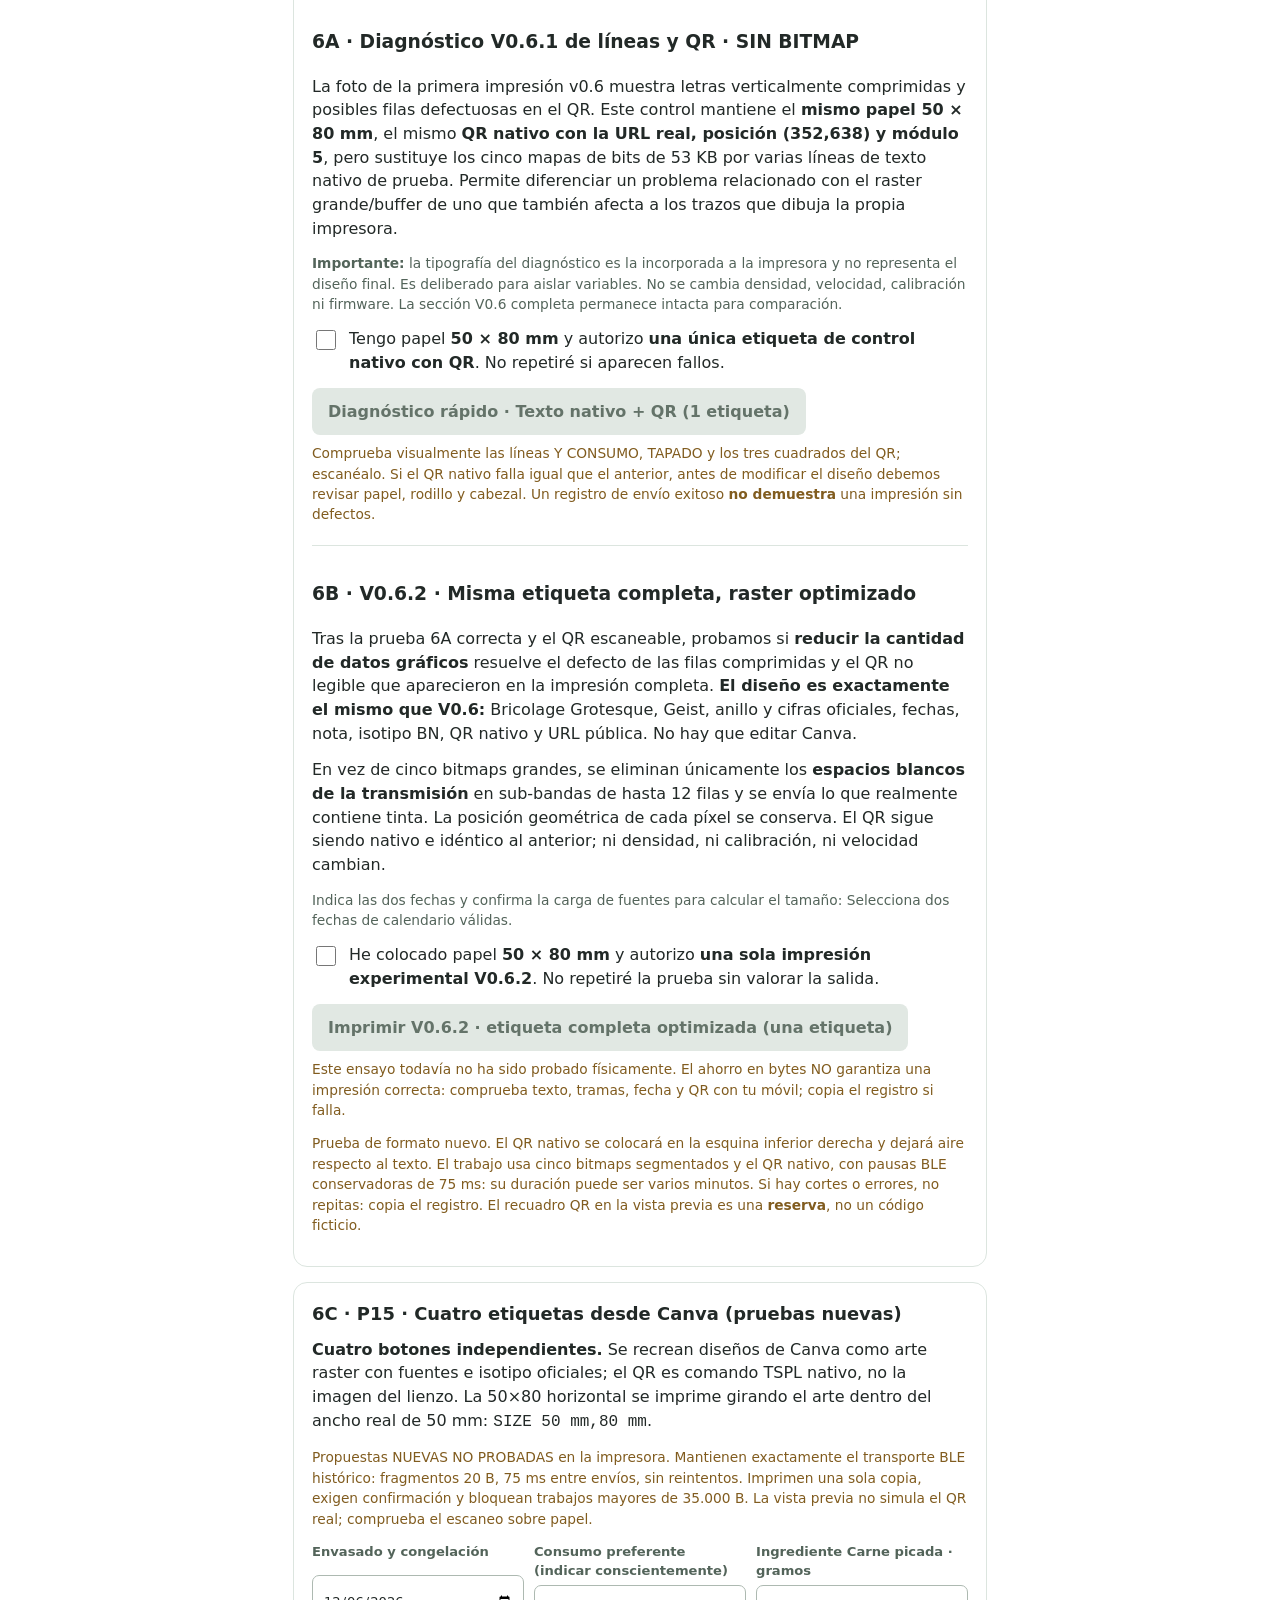
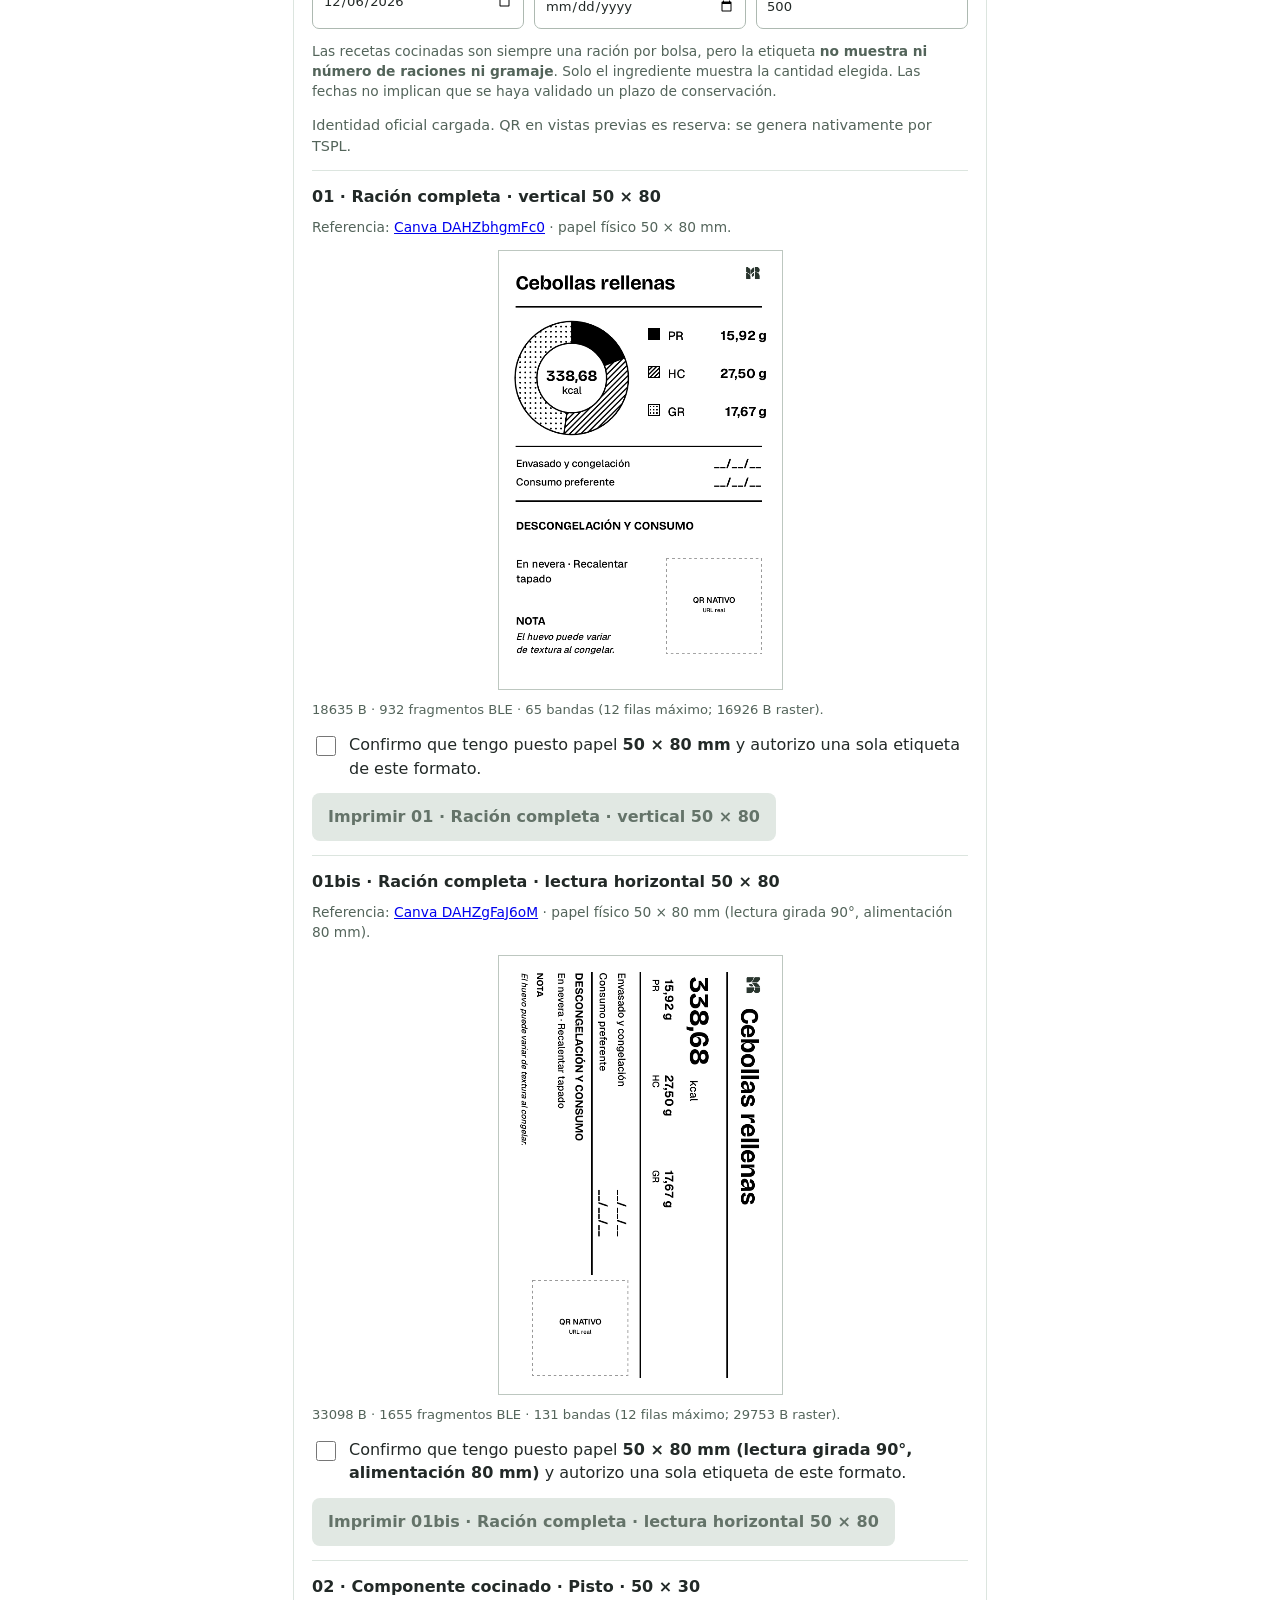
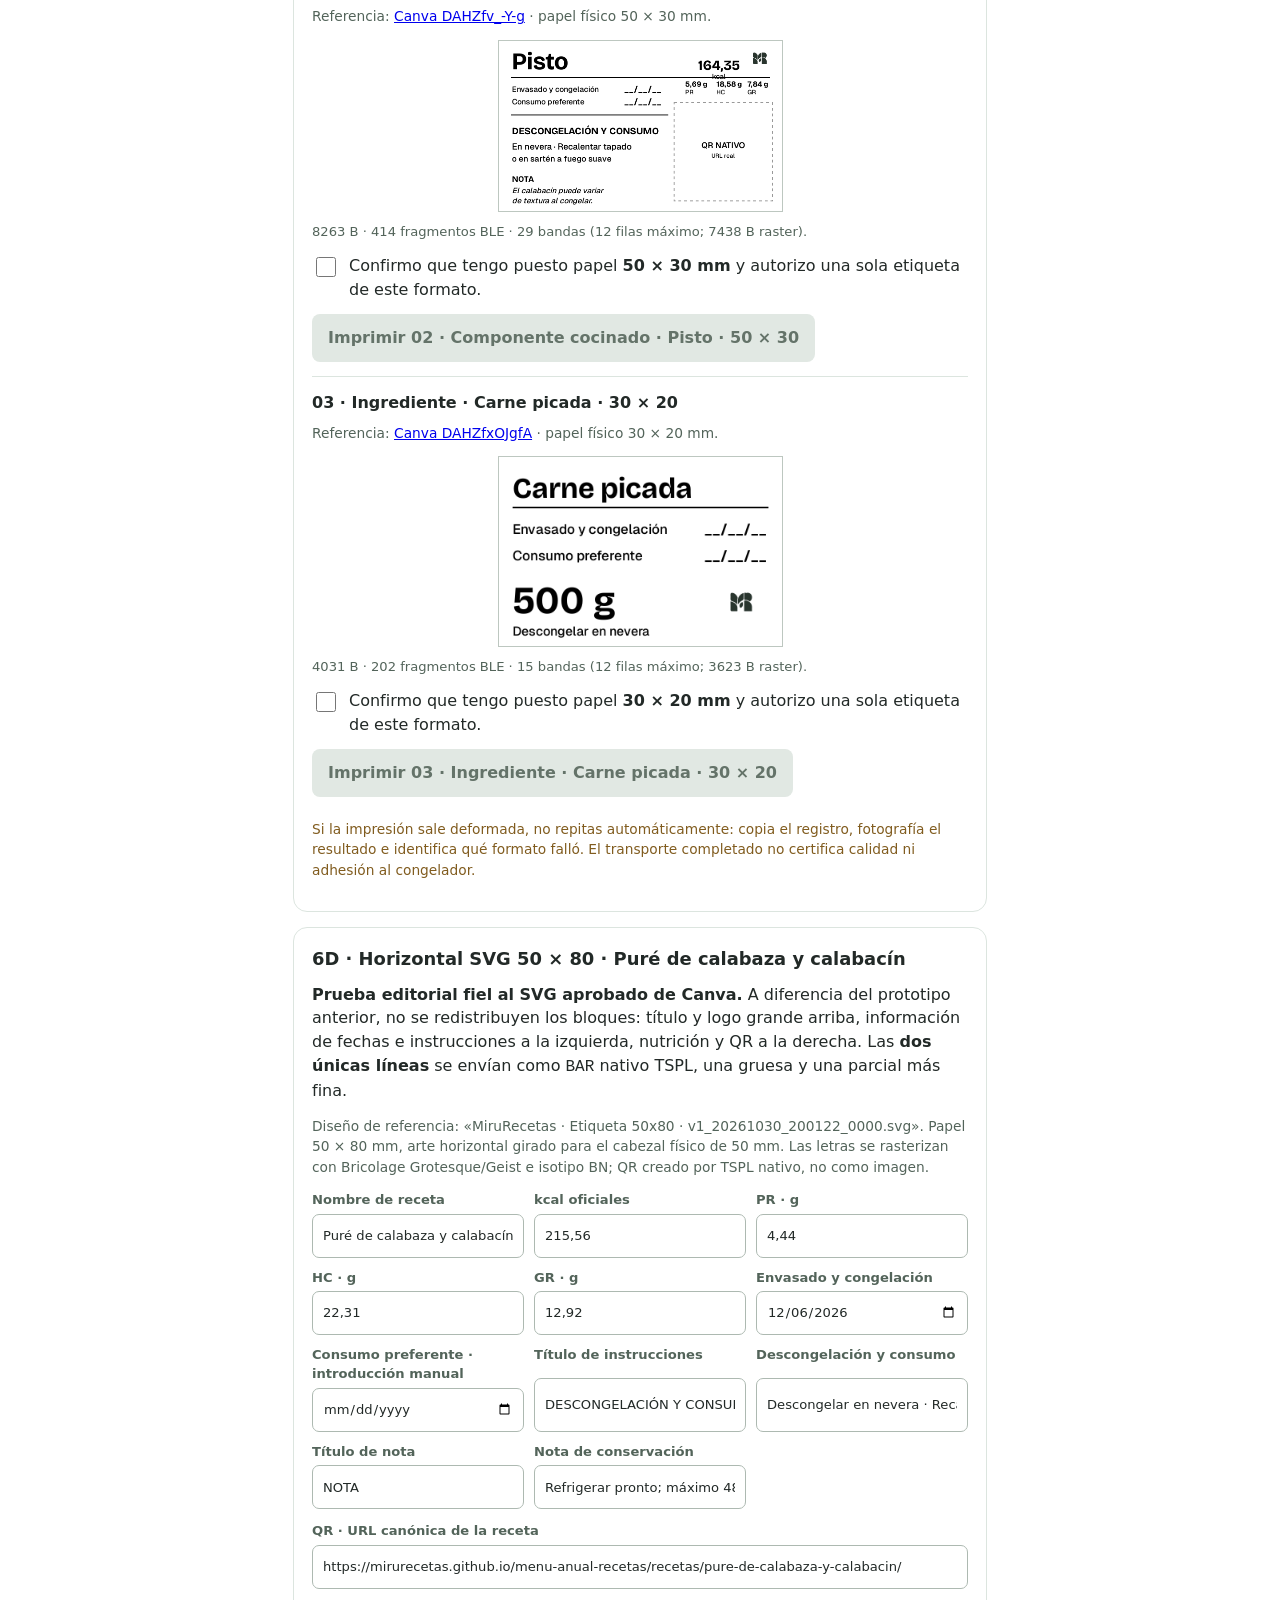
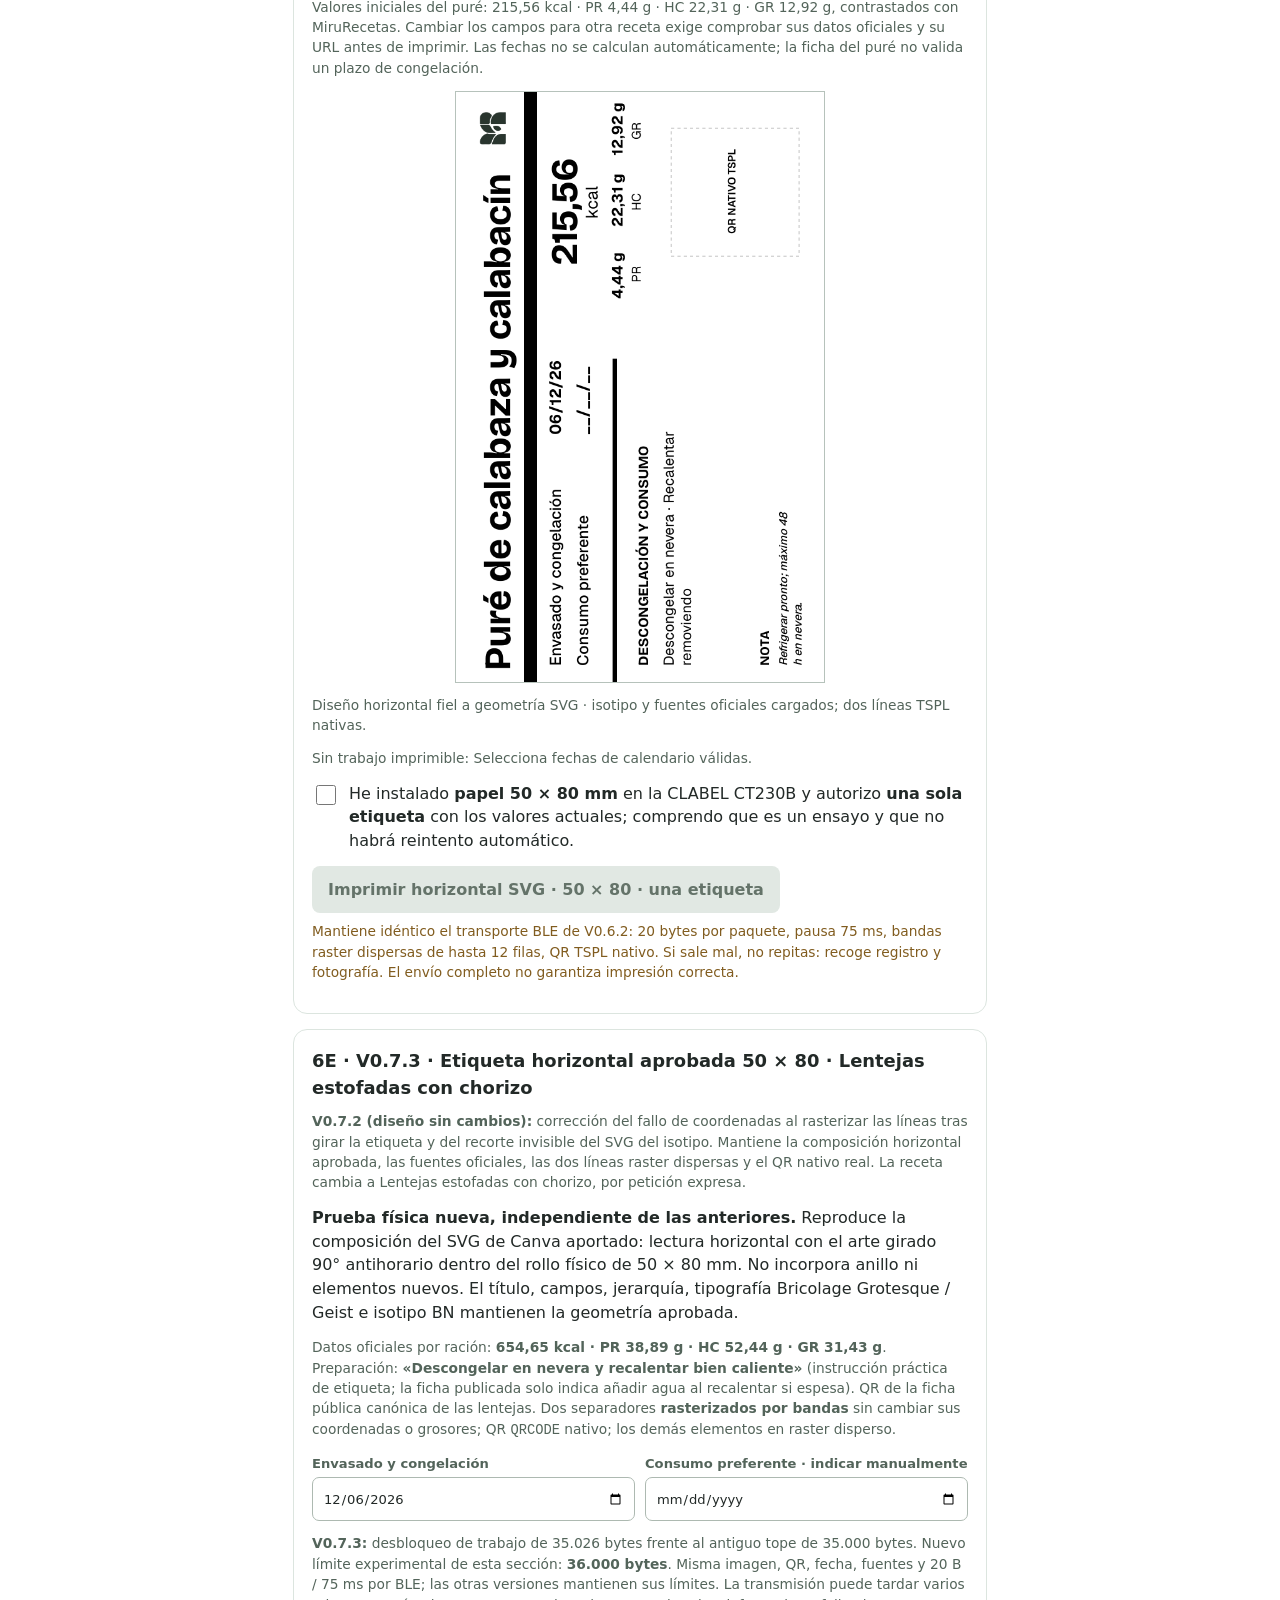
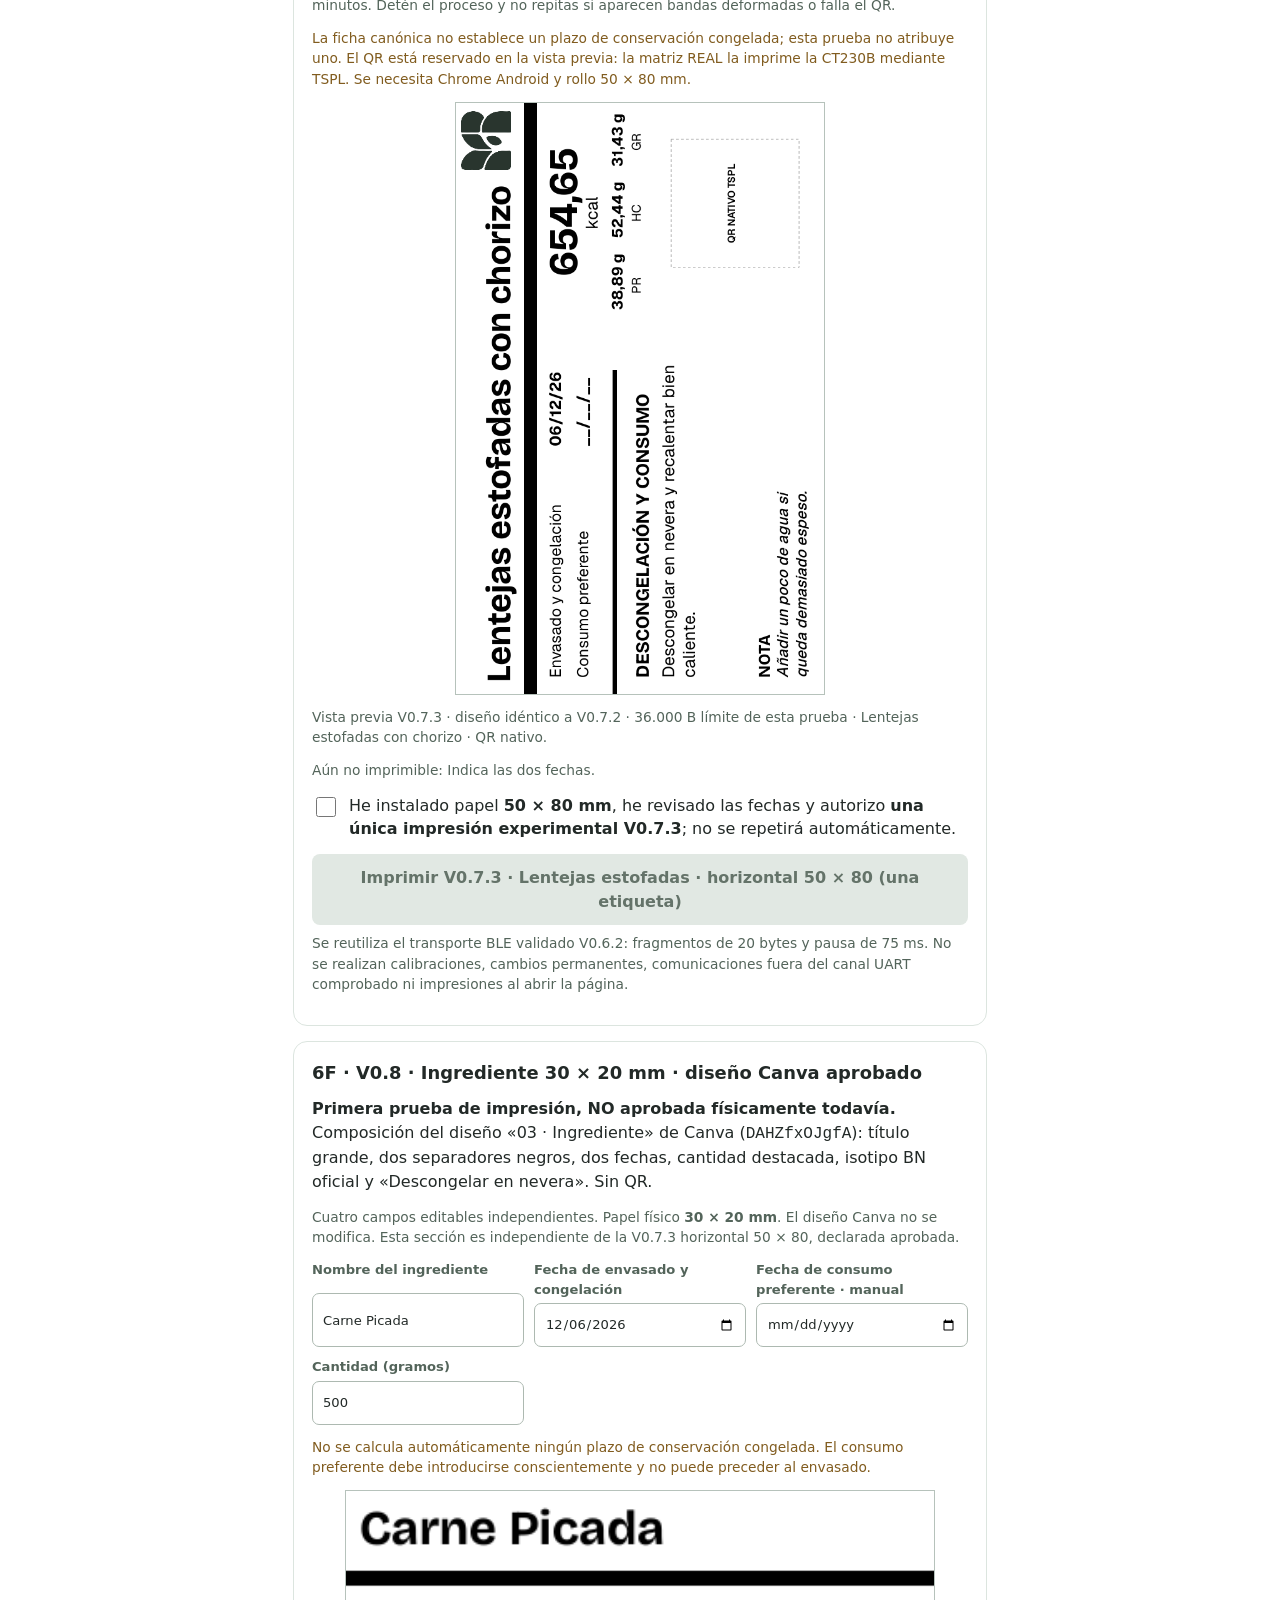
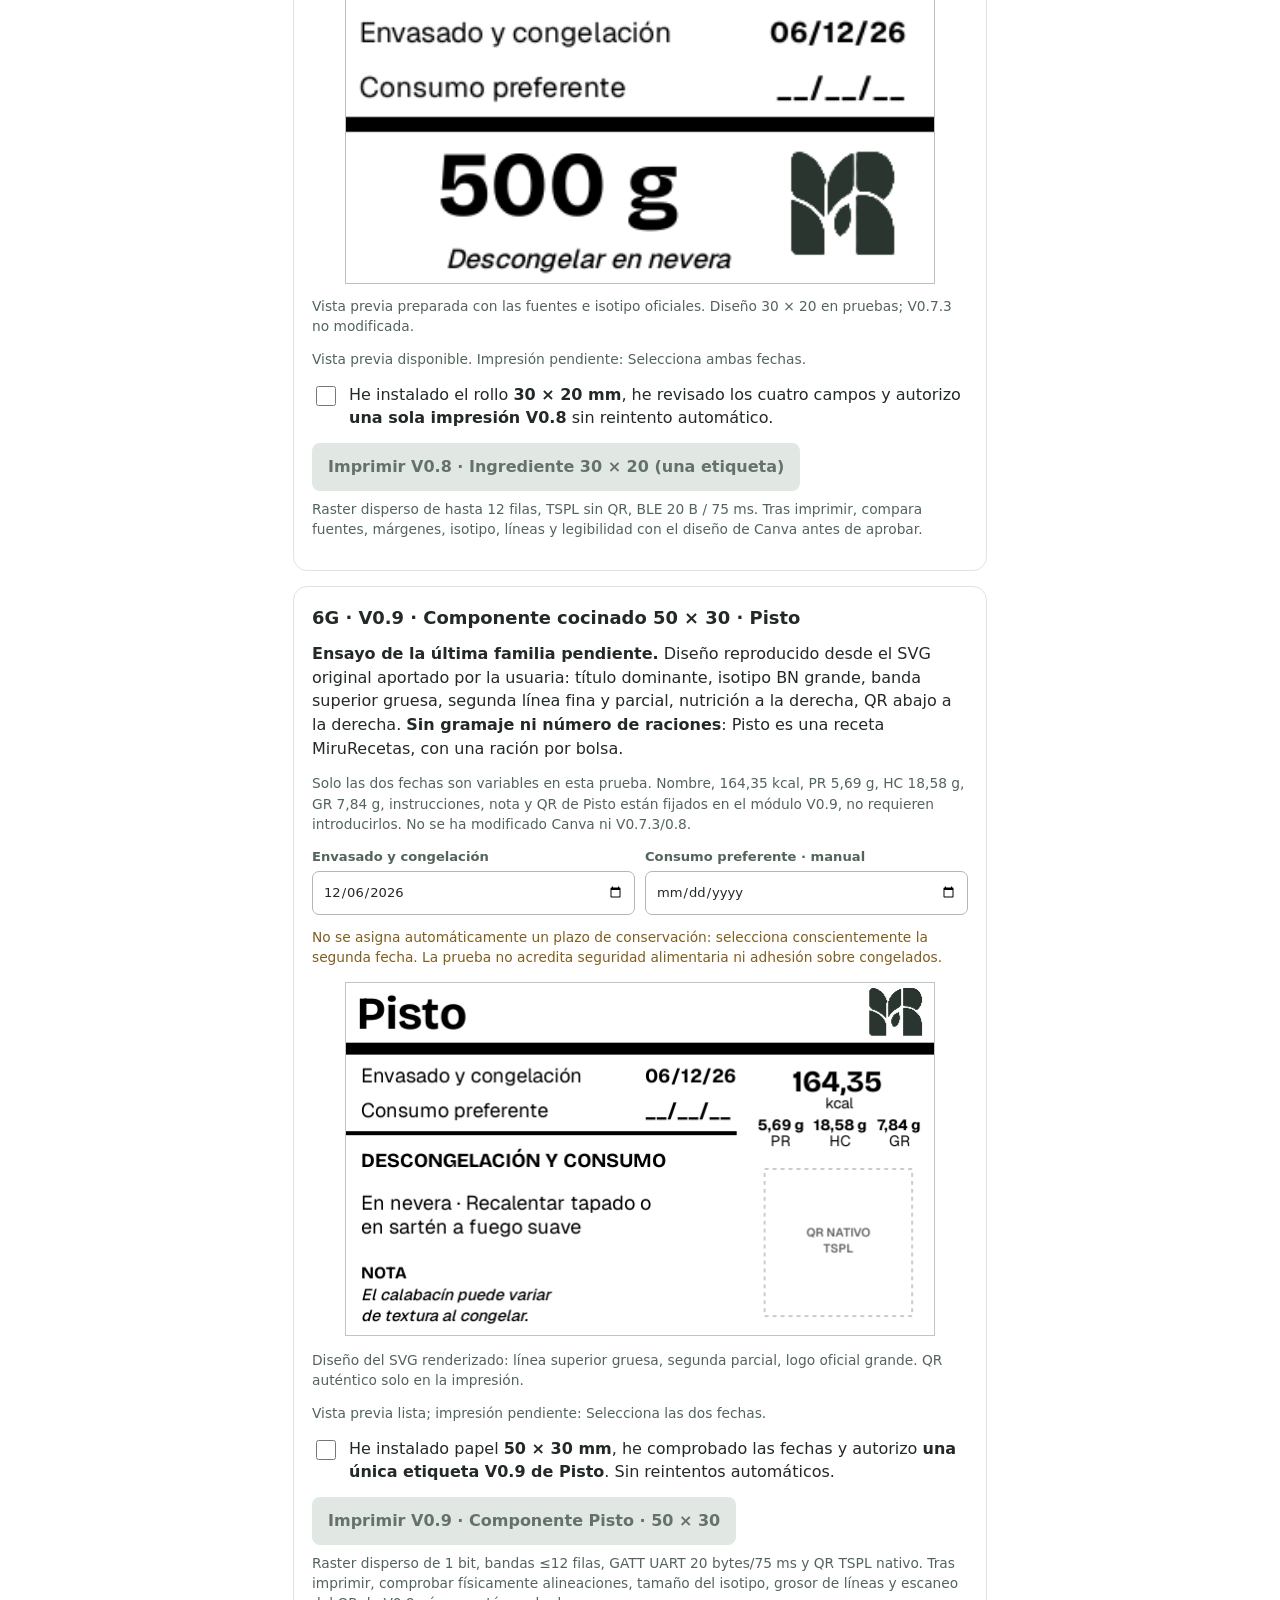
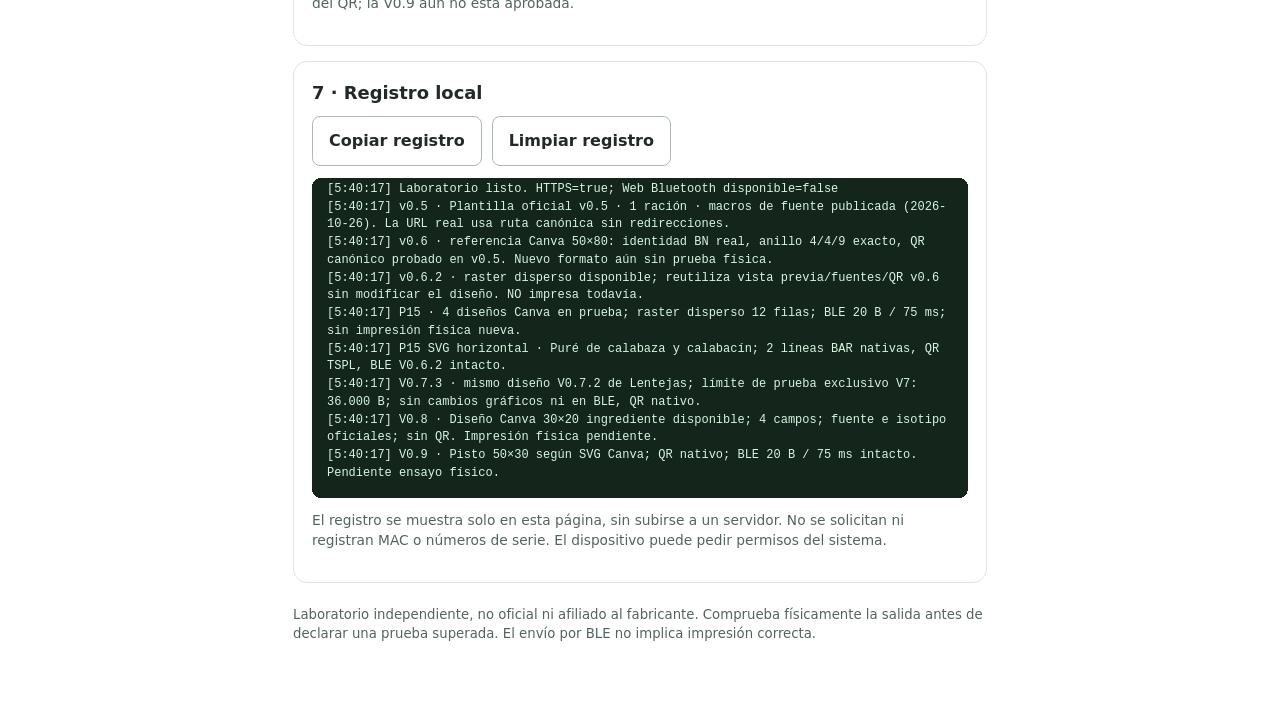
==== commit 19009b18: "feat(v0.9): pantalla aislada 50x30 Pisto, vista previa y boton de impresion" ====
--- a/index.html
+++ b/index.html
@@ -47,6 +47,8 @@
 #p15h .v5-field input{width:100%;min-width:0}
 #v8Preview{display:block;width:min(100%,590px);height:auto;aspect-ratio:354/236;margin:12px auto;border:1px solid #b6c2bb;background:#fff}
 #v7Preview{display:block;width:min(100%,370px);height:auto;aspect-ratio:590/945;margin:12px auto;border:1px solid #b6c2bb;background:#fff}
+
+#v9Preview{display:block;width:min(100%,590px);height:auto;aspect-ratio:590/354;margin:14px auto;border:1px solid #bac8bf;background:#fff}
 </style>
 </head>
 <body>
@@ -268,6 +270,24 @@
 <label class="switch"><input id="v8Confirm" type="checkbox"><span>He instalado el rollo <strong>30 × 20 mm</strong>, he revisado los cuatro campos y autorizo <strong>una sola impresión V0.8</strong> sin reintento automático.</span></label>
 <div class="actions"><button id="v8Print" type="button" disabled>Imprimir V0.8 · Ingrediente 30 × 20 (una etiqueta)</button></div>
 <p class="tiny muted">Raster disperso de hasta 12 filas, TSPL sin QR, BLE 20 B / 75 ms. Tras imprimir, compara fuentes, márgenes, isotipo, líneas y legibilidad con el diseño de Canva antes de aprobar.</p>
+</section>
+
+
+<section id="v9">
+<h2>6G · V0.9 · Componente cocinado 50 × 30 · Pisto</h2>
+<p><strong>Ensayo de la última familia pendiente.</strong> Diseño reproducido desde el SVG original aportado por la usuaria: título dominante, isotipo BN grande, banda superior gruesa, segunda línea fina y parcial, nutrición a la derecha, QR abajo a la derecha. <strong>Sin gramaje ni número de raciones</strong>: Pisto es una receta MiruRecetas, con una ración por bolsa.</p>
+<p class="tiny muted">Solo las dos fechas son variables en esta prueba. Nombre, 164,35 kcal, PR 5,69 g, HC 18,58 g, GR 7,84 g, instrucciones, nota y QR de Pisto están fijados en el módulo V0.9, no requieren introducirlos. No se ha modificado Canva ni V0.7.3/0.8.</p>
+<div class="v5-grid">
+<label class="v5-field" for="v9Packed"><strong>Envasado y congelación</strong><input type="date" id="v9Packed" required></label>
+<label class="v5-field" for="v9Expiry"><strong>Consumo preferente · manual</strong><input type="date" id="v9Expiry" required></label>
+</div>
+<p class="tiny warn">No se asigna automáticamente un plazo de conservación: selecciona conscientemente la segunda fecha. La prueba no acredita seguridad alimentaria ni adhesión sobre congelados.</p>
+<canvas id="v9Preview" width="590" height="354" role="img" aria-label="Vista previa del arte de Pisto 50 × 30 mm con reserva para QR TSPL nativo; dos líneas conforme al SVG."></canvas>
+<p id="v9Status" class="tiny muted">Preparando fuentes y logotipo oficiales…</p>
+<p id="v9Metrics" class="tiny muted">Selecciona ambas fechas para calcular los paquetes de impresión.</p>
+<label class="switch"><input id="v9Confirm" type="checkbox"><span>He instalado papel <strong>50 × 30 mm</strong>, he comprobado las fechas y autorizo <strong>una única etiqueta V0.9 de Pisto</strong>. Sin reintentos automáticos.</span></label>
+<div class="actions"><button id="v9Print" type="button" disabled>Imprimir V0.9 · Componente Pisto · 50 × 30</button></div>
+<p class="tiny muted">Raster disperso de 1 bit, bandas ≤12 filas, GATT UART 20 bytes/75 ms y QR TSPL nativo. Tras imprimir, comprobar físicamente alineaciones, tamaño del isotipo, grosor de líneas y escaneo del QR; la V0.9 aún no está aprobada.</p>
 </section>
 
 <section>
@@ -303,6 +323,7 @@
   if(typeof p15hUpdate==="function")p15hUpdate();
    if(typeof v7Update==="function")v7Update();
   if(typeof v8Update==="function")v8Update();
+  if(typeof v9Update==="function")v9Update();
   if(typeof p15Update==="function")p15Update();
   byId("shortQR").disabled=busy || !connected || !byId("confirmQR").checked;
   byId("rasterQR").disabled=busy || !connected || !byId("confirmQR").checked;
@@ -561,5 +582,6 @@
 <script src="./label-p15-horizontal-svg.js"></script>
 <script src="./label-v07.js?v=79a17bc81adfe4025f8242355c4bd497f8685b66"></script>
 <script src="./label-v08-ingredient.js?v=469d5754bec1fe189afc61c404003a970e0589bd"></script>
+<script src="./label-v09-component.js?v=3123defc0abc0916705c80aa9d949349e0eeabbd"></script>
 </body>
 </html>
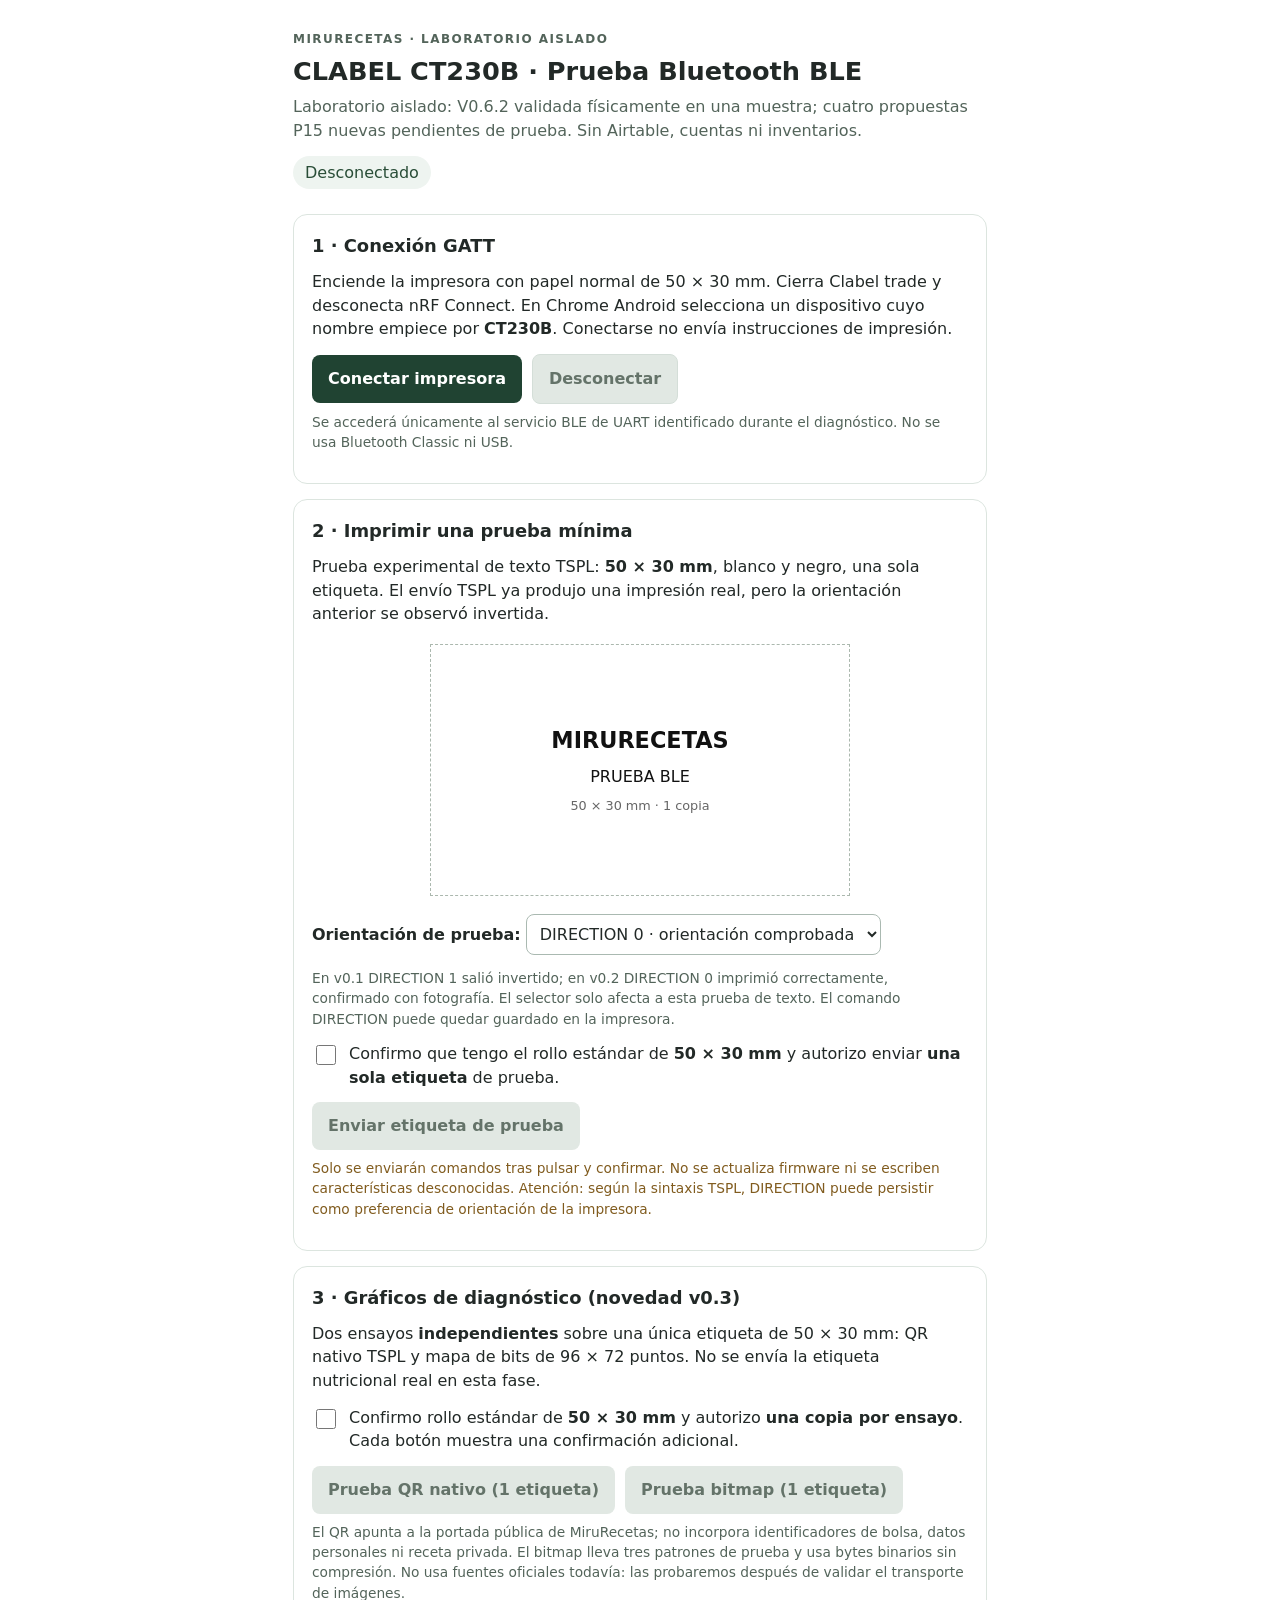
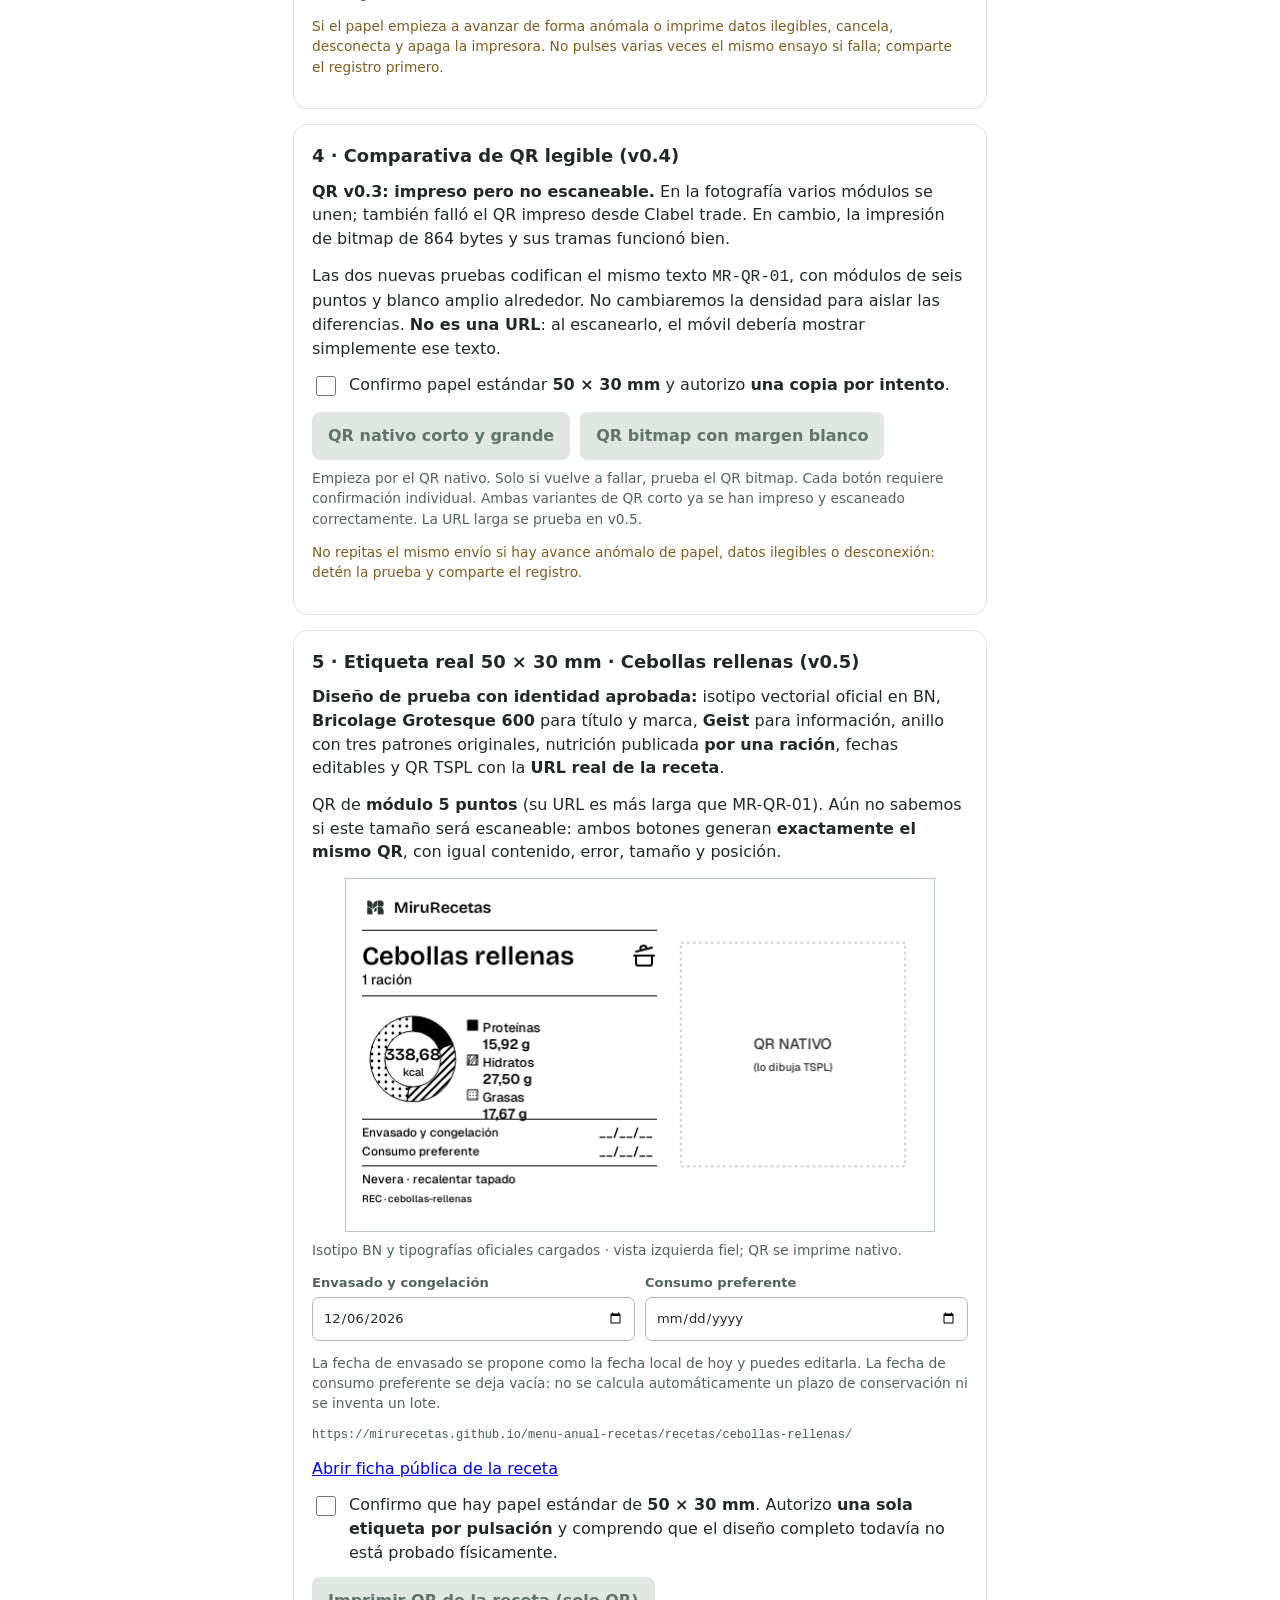
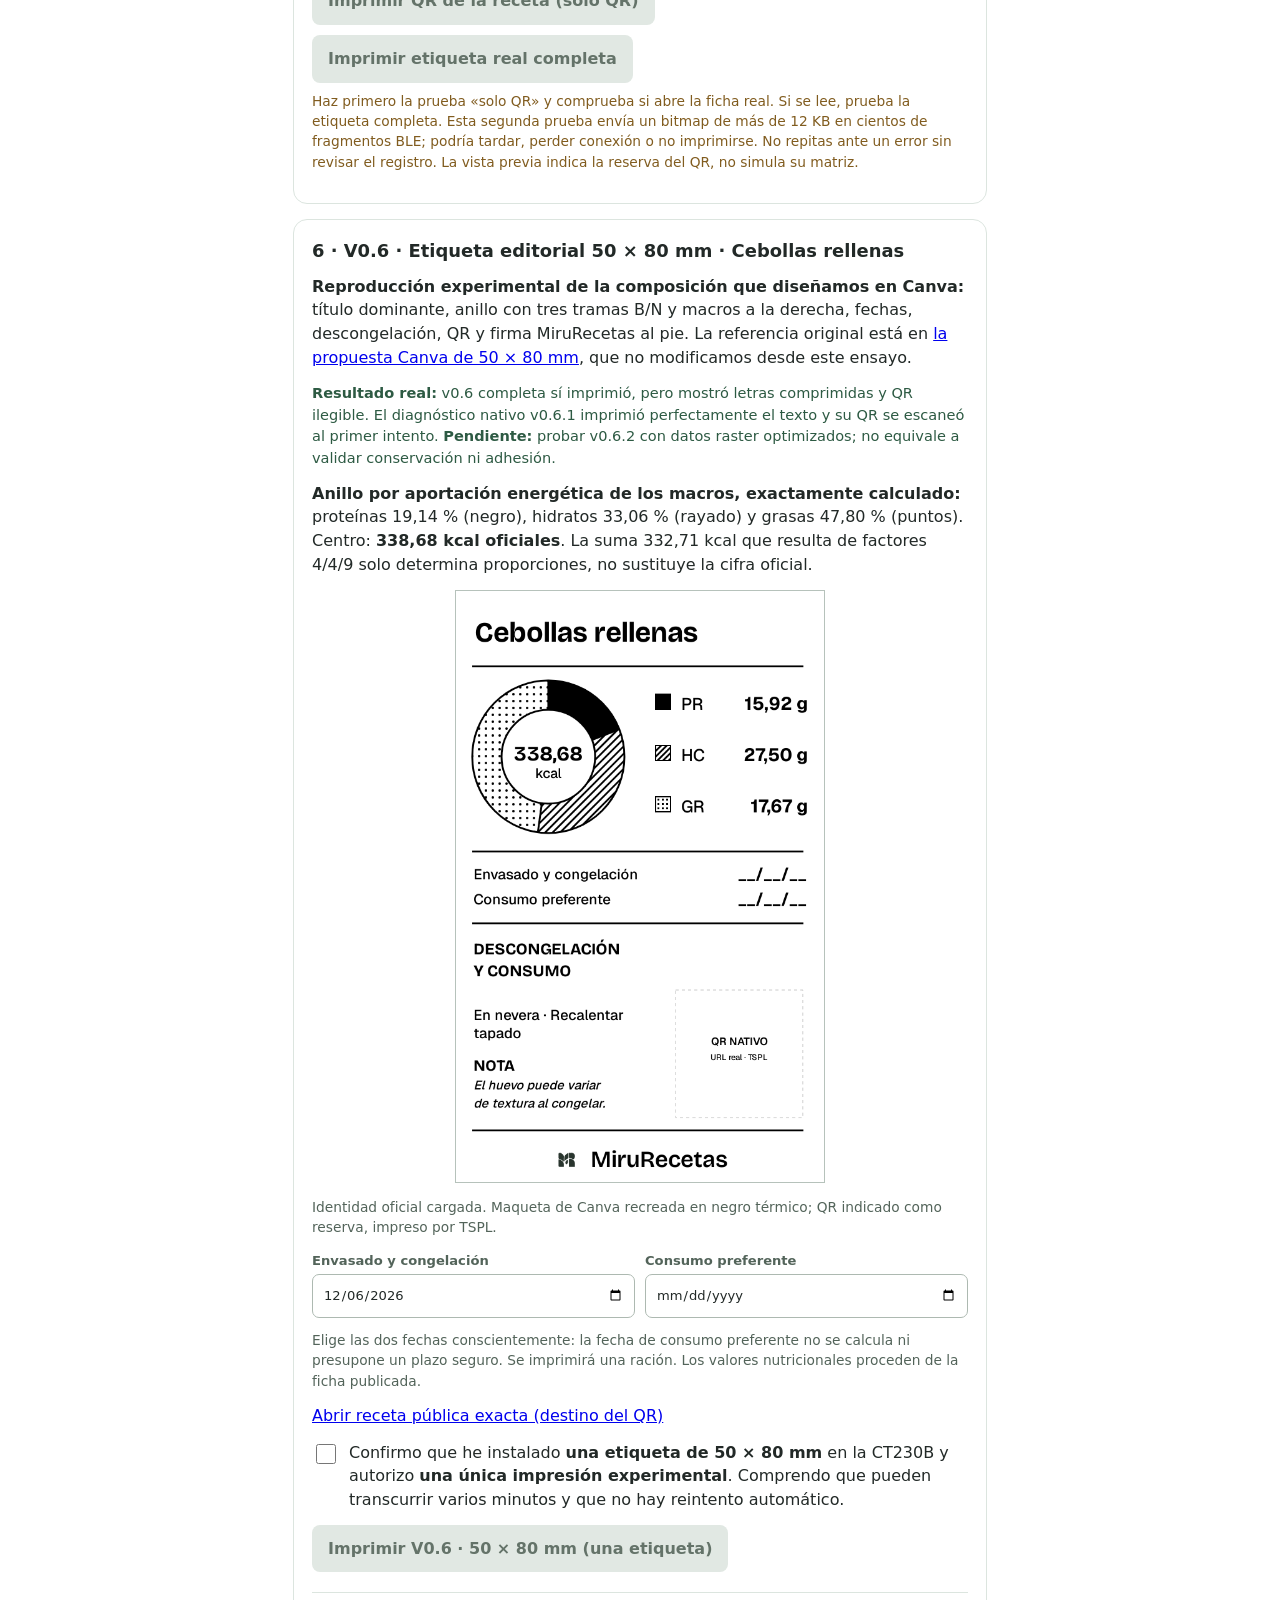
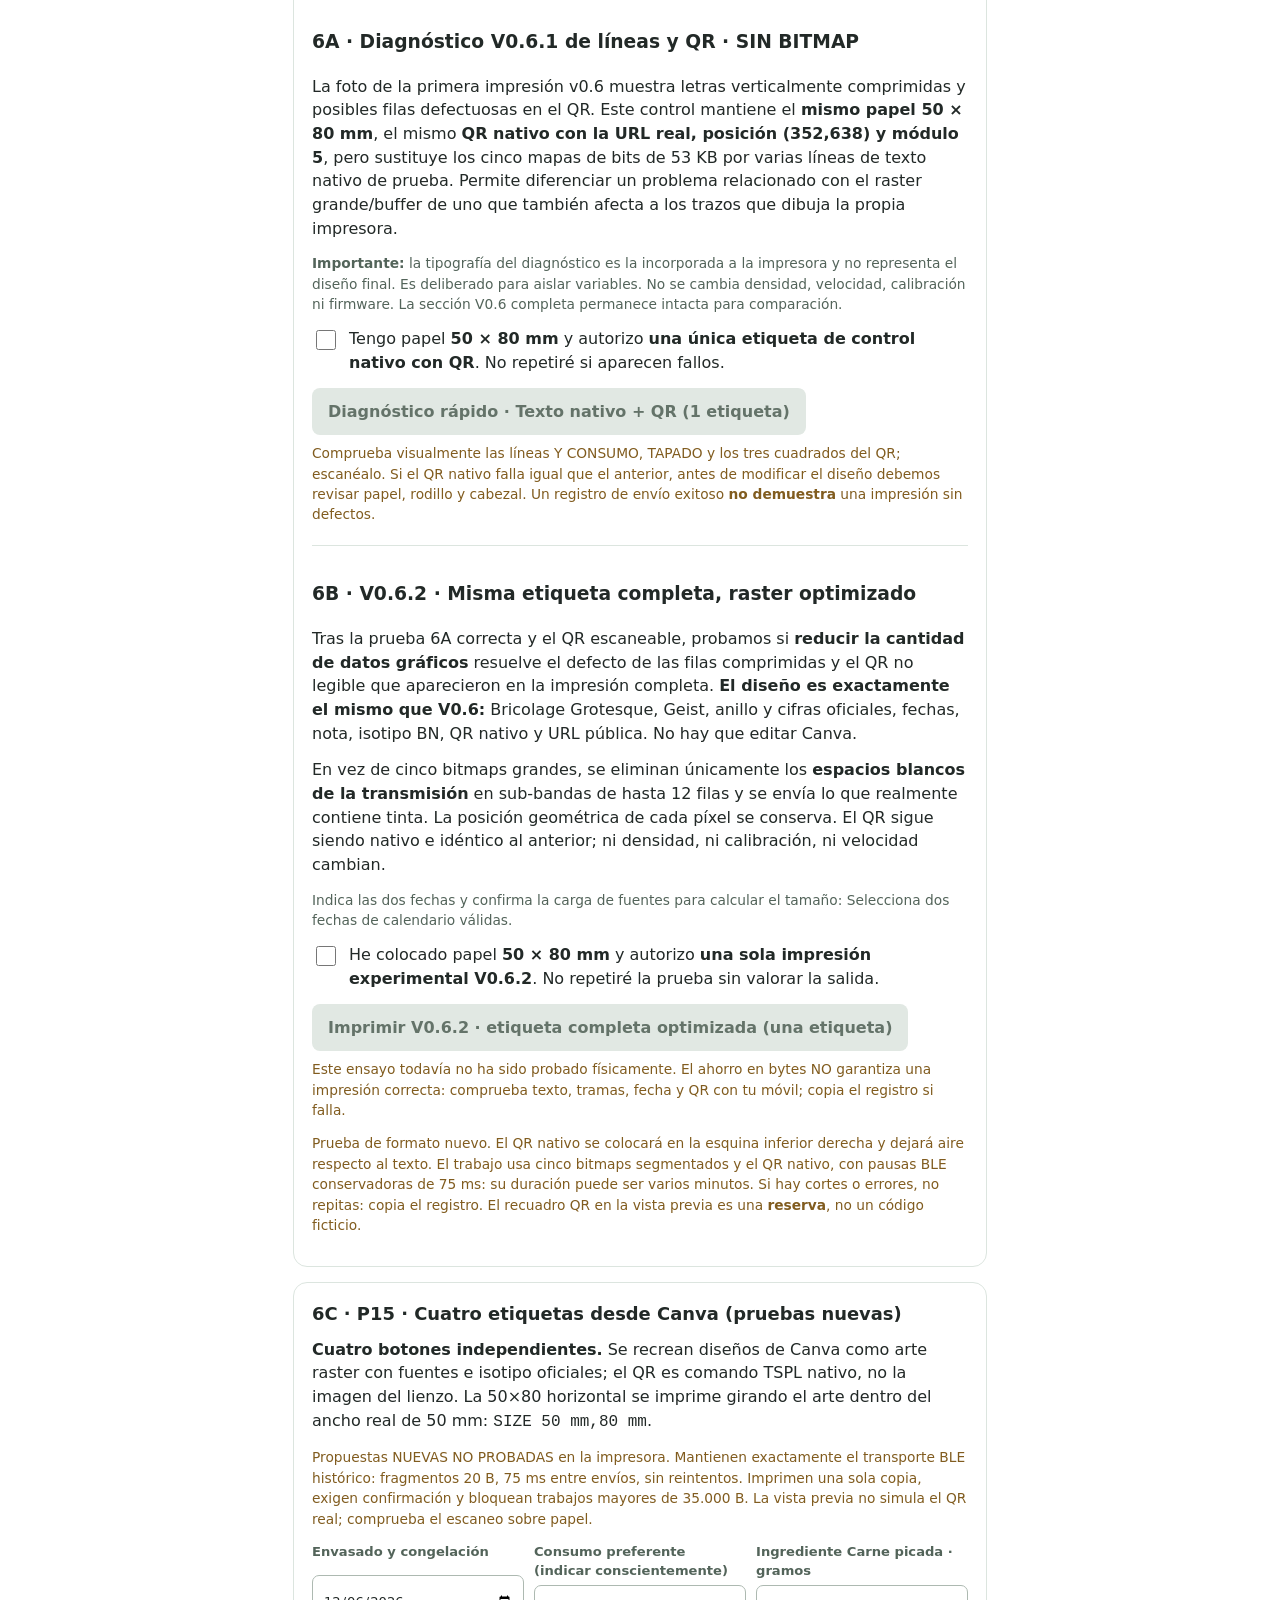
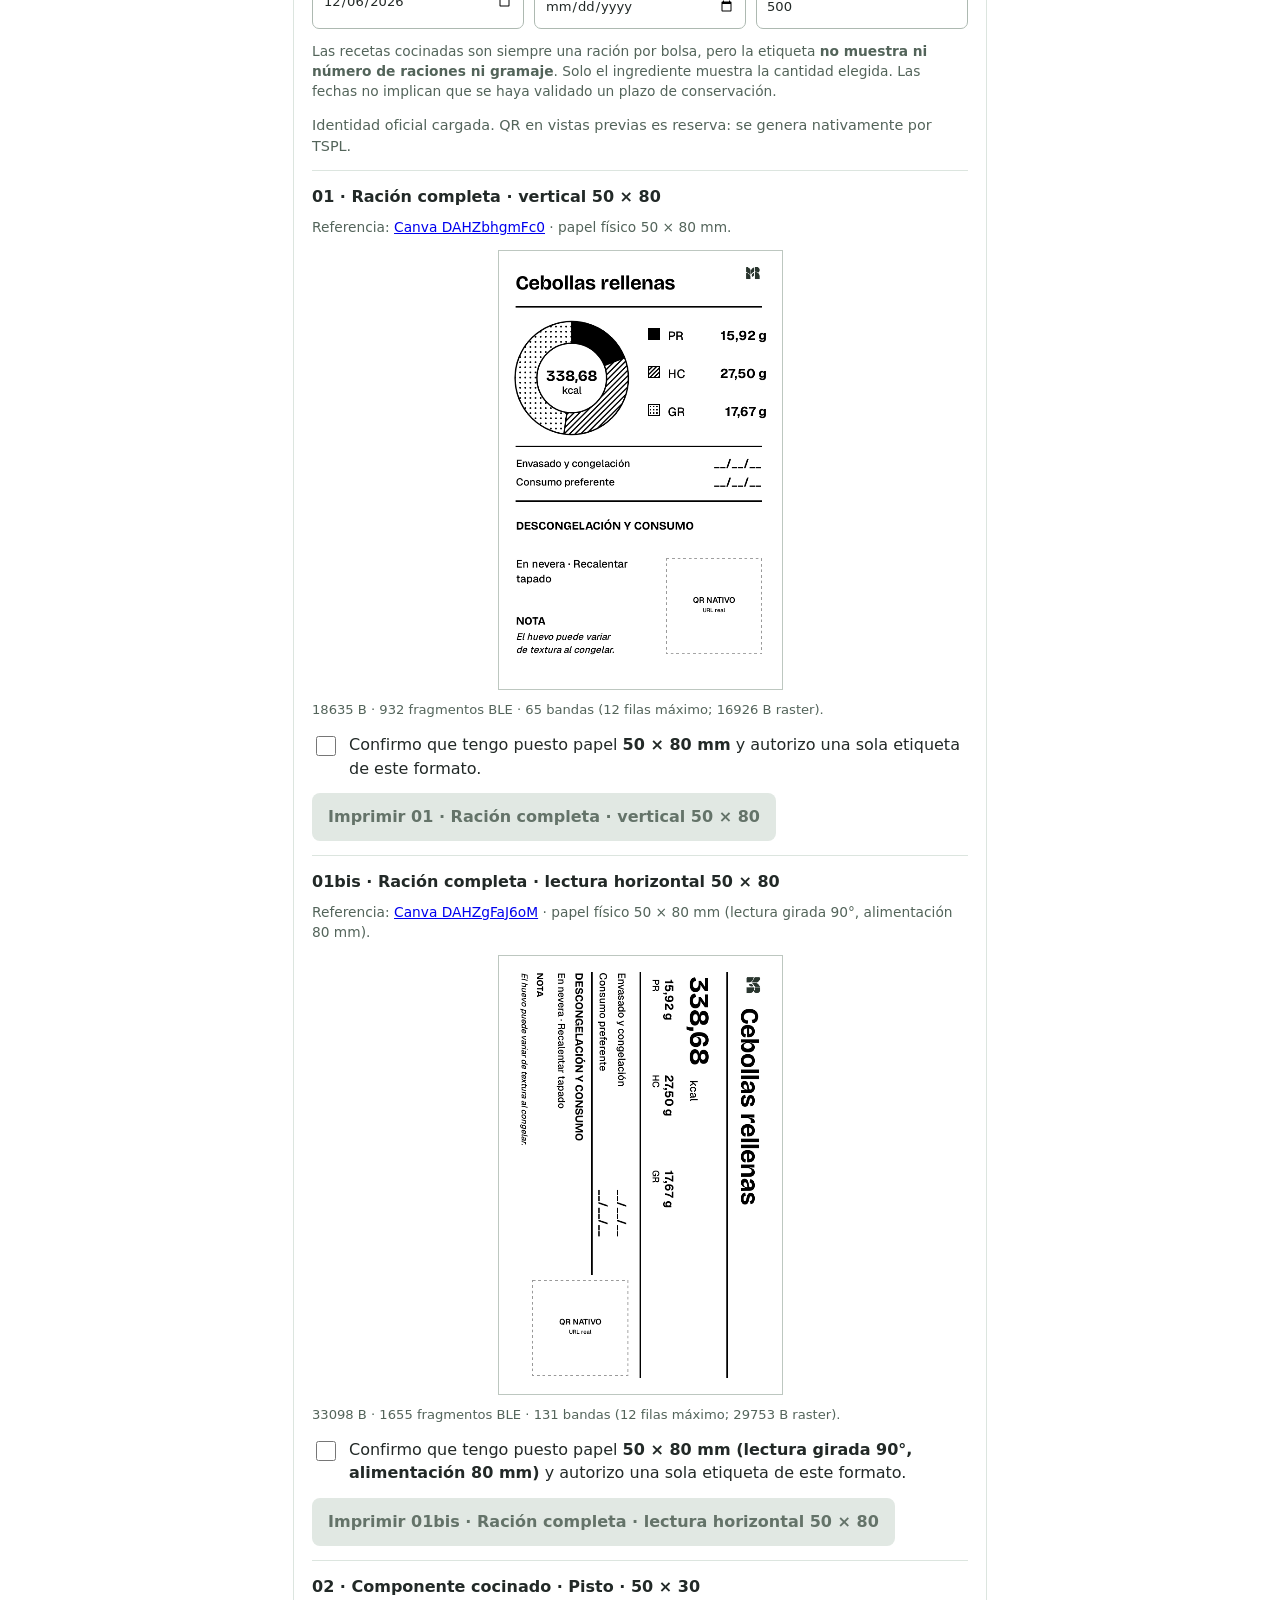
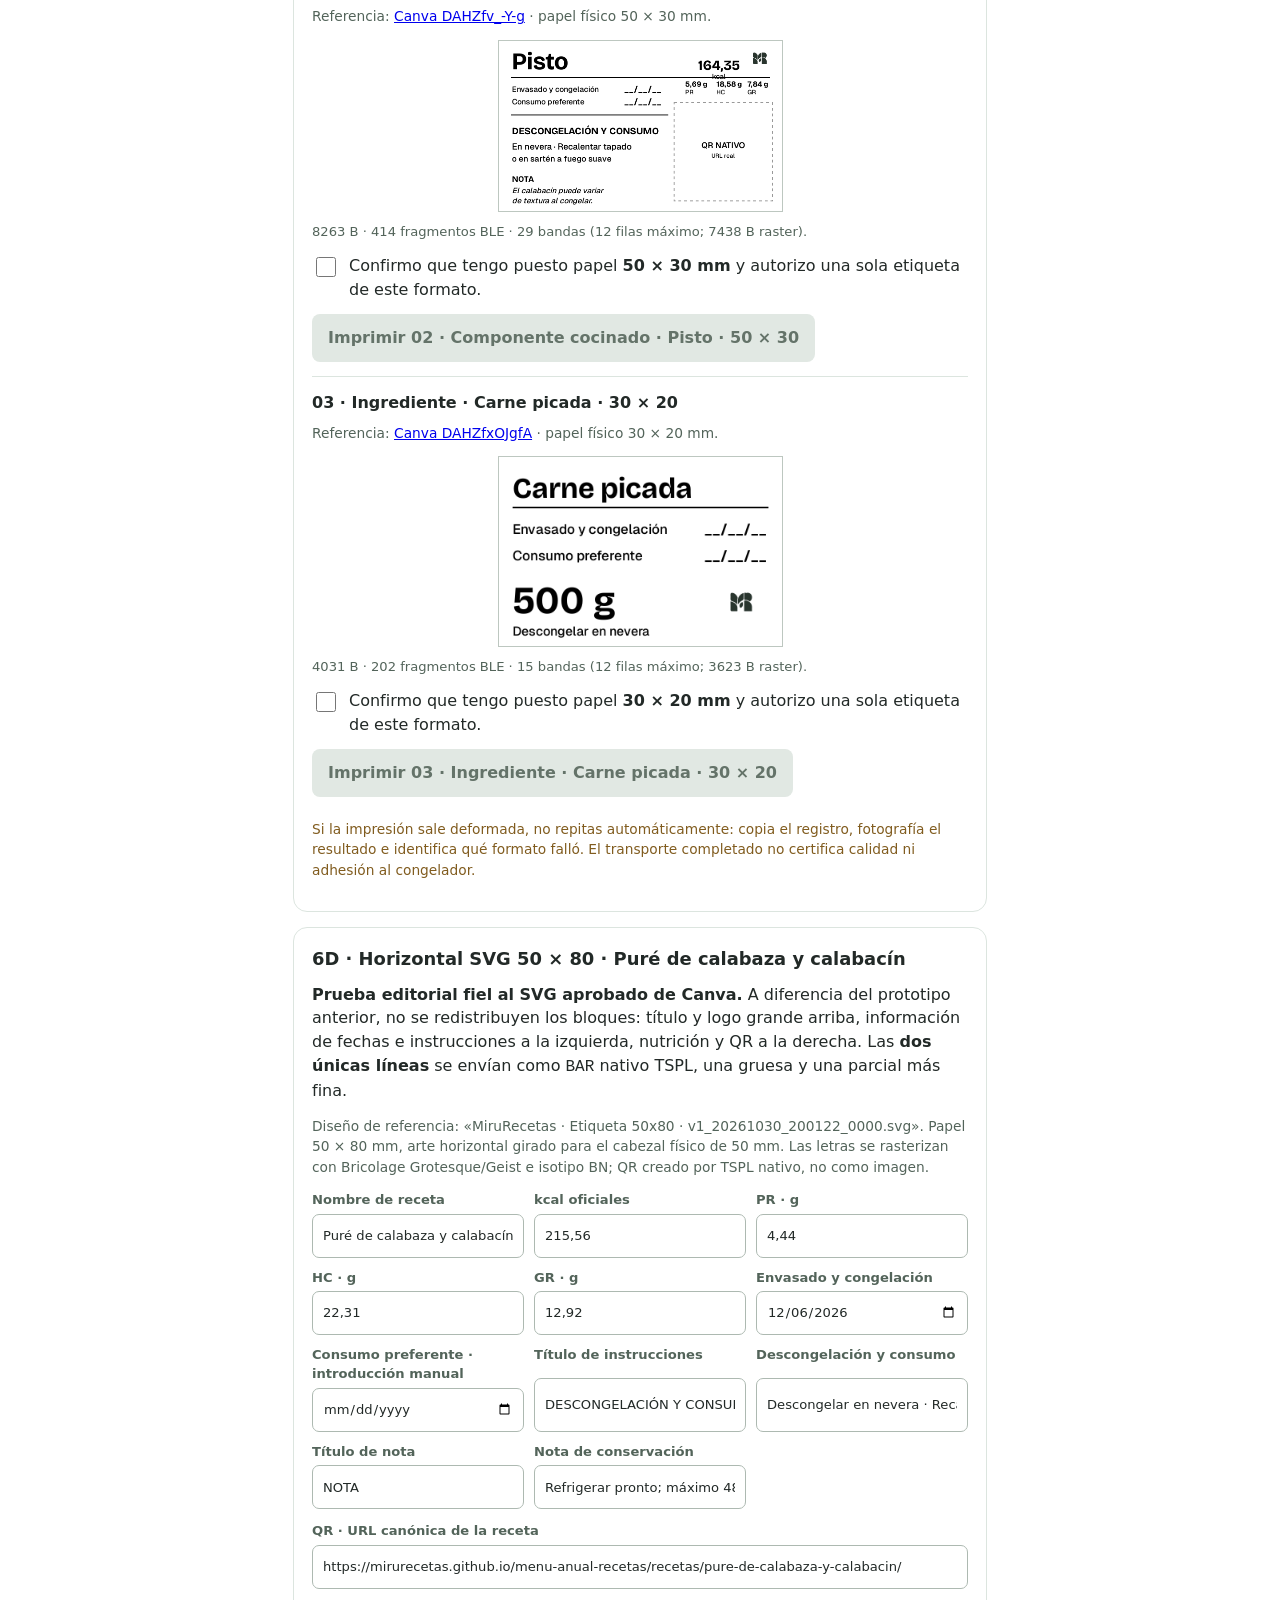
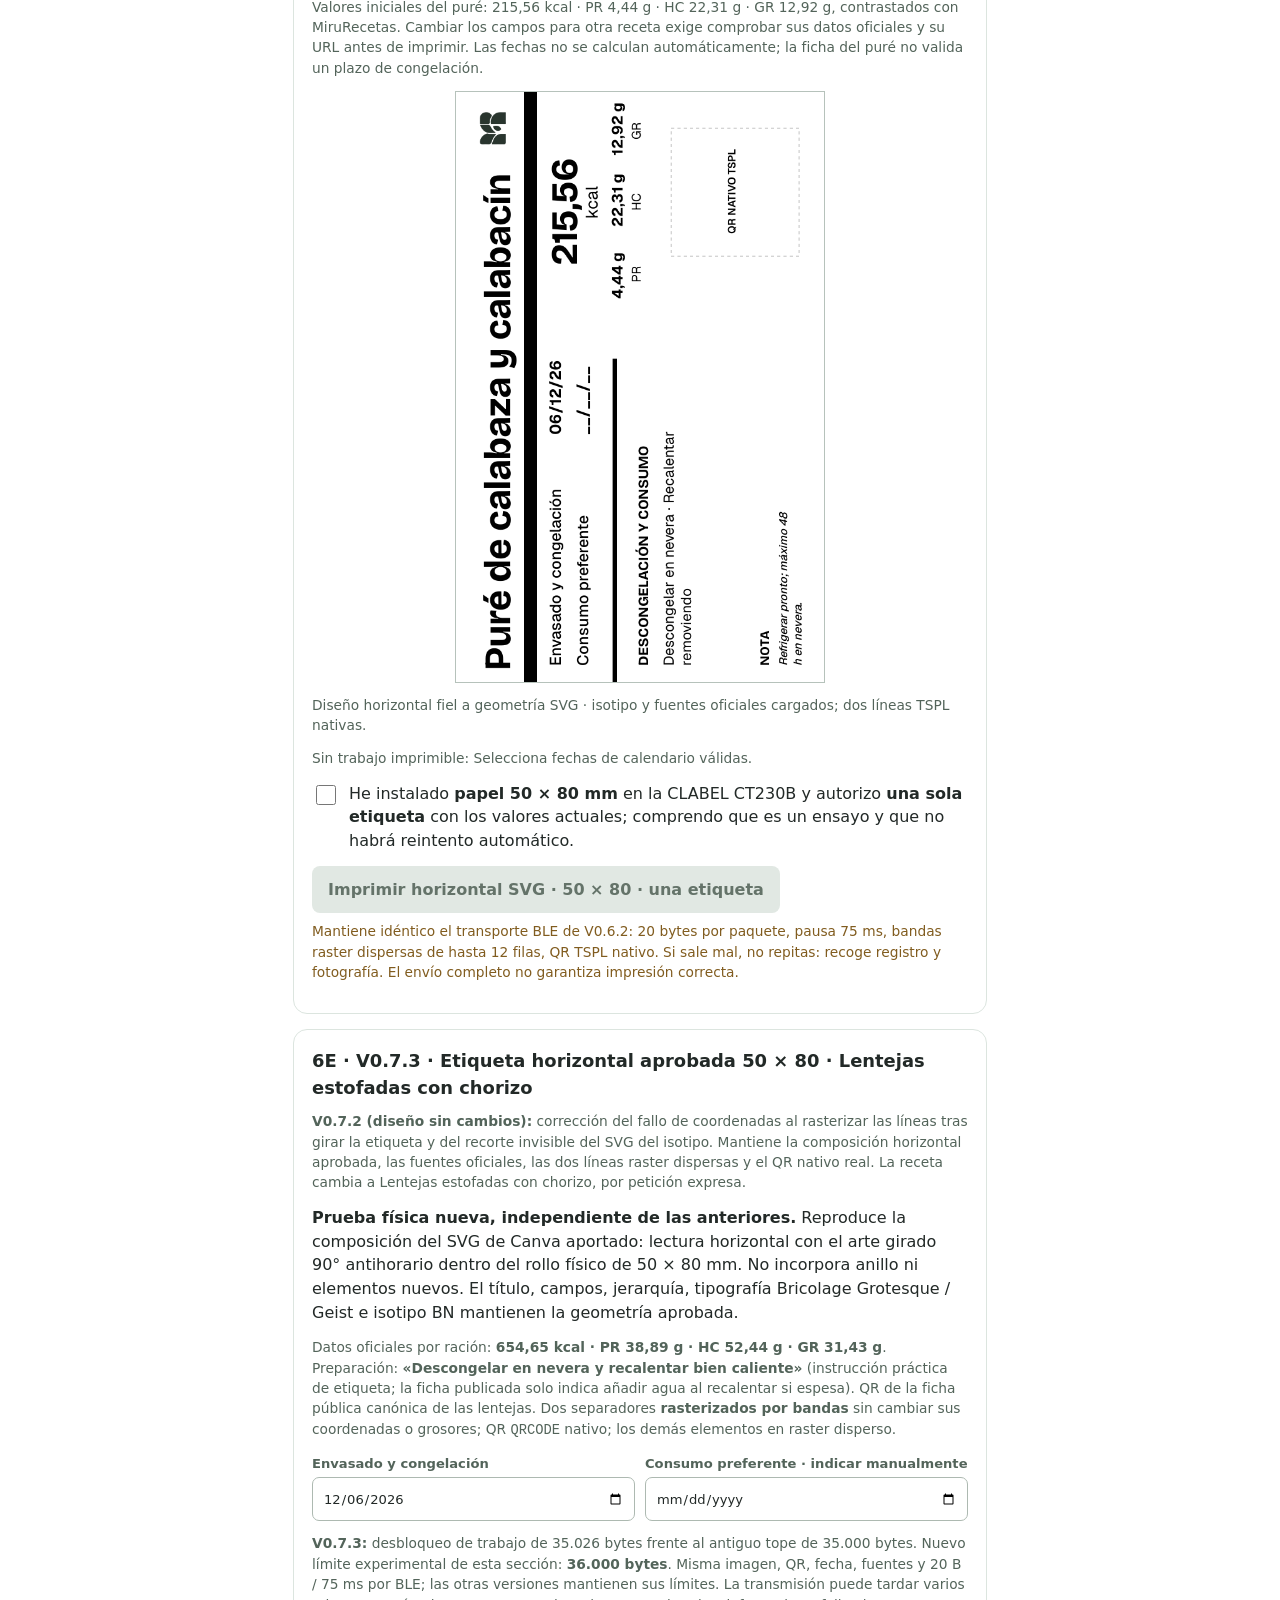
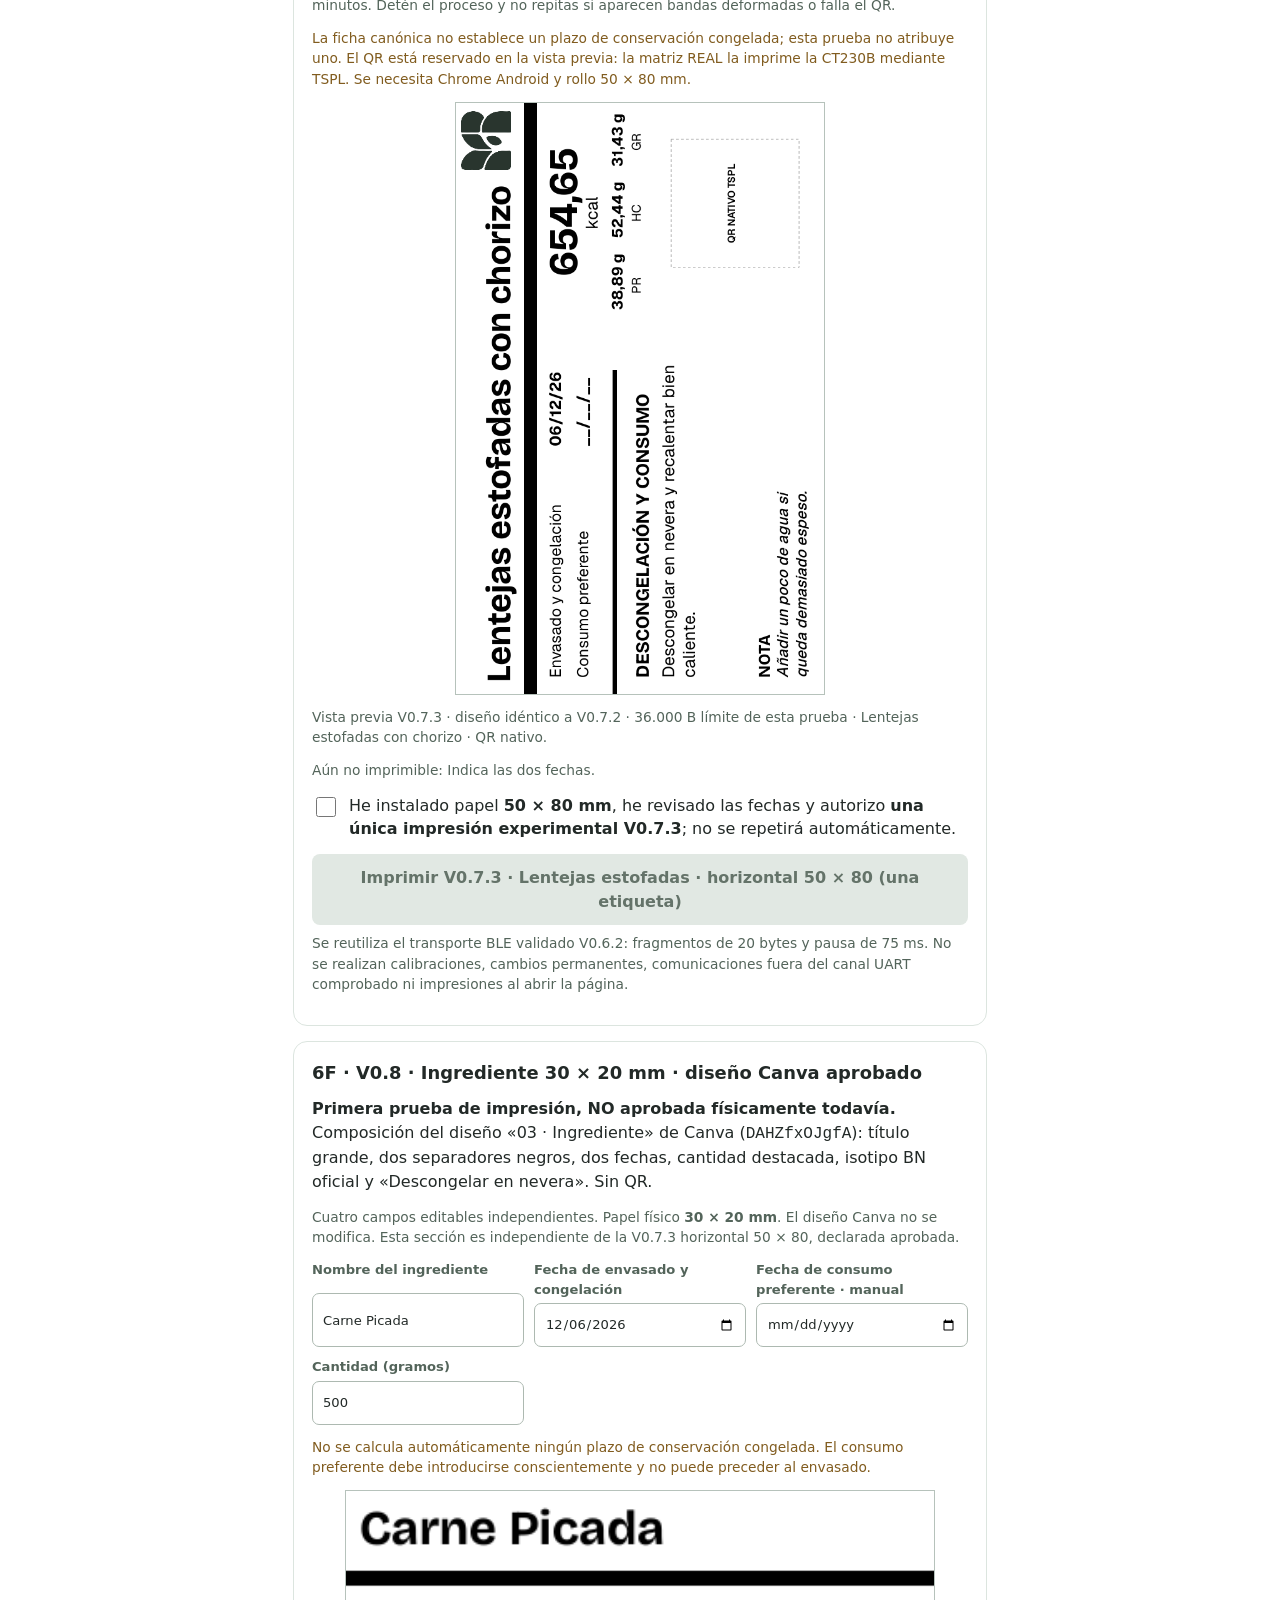
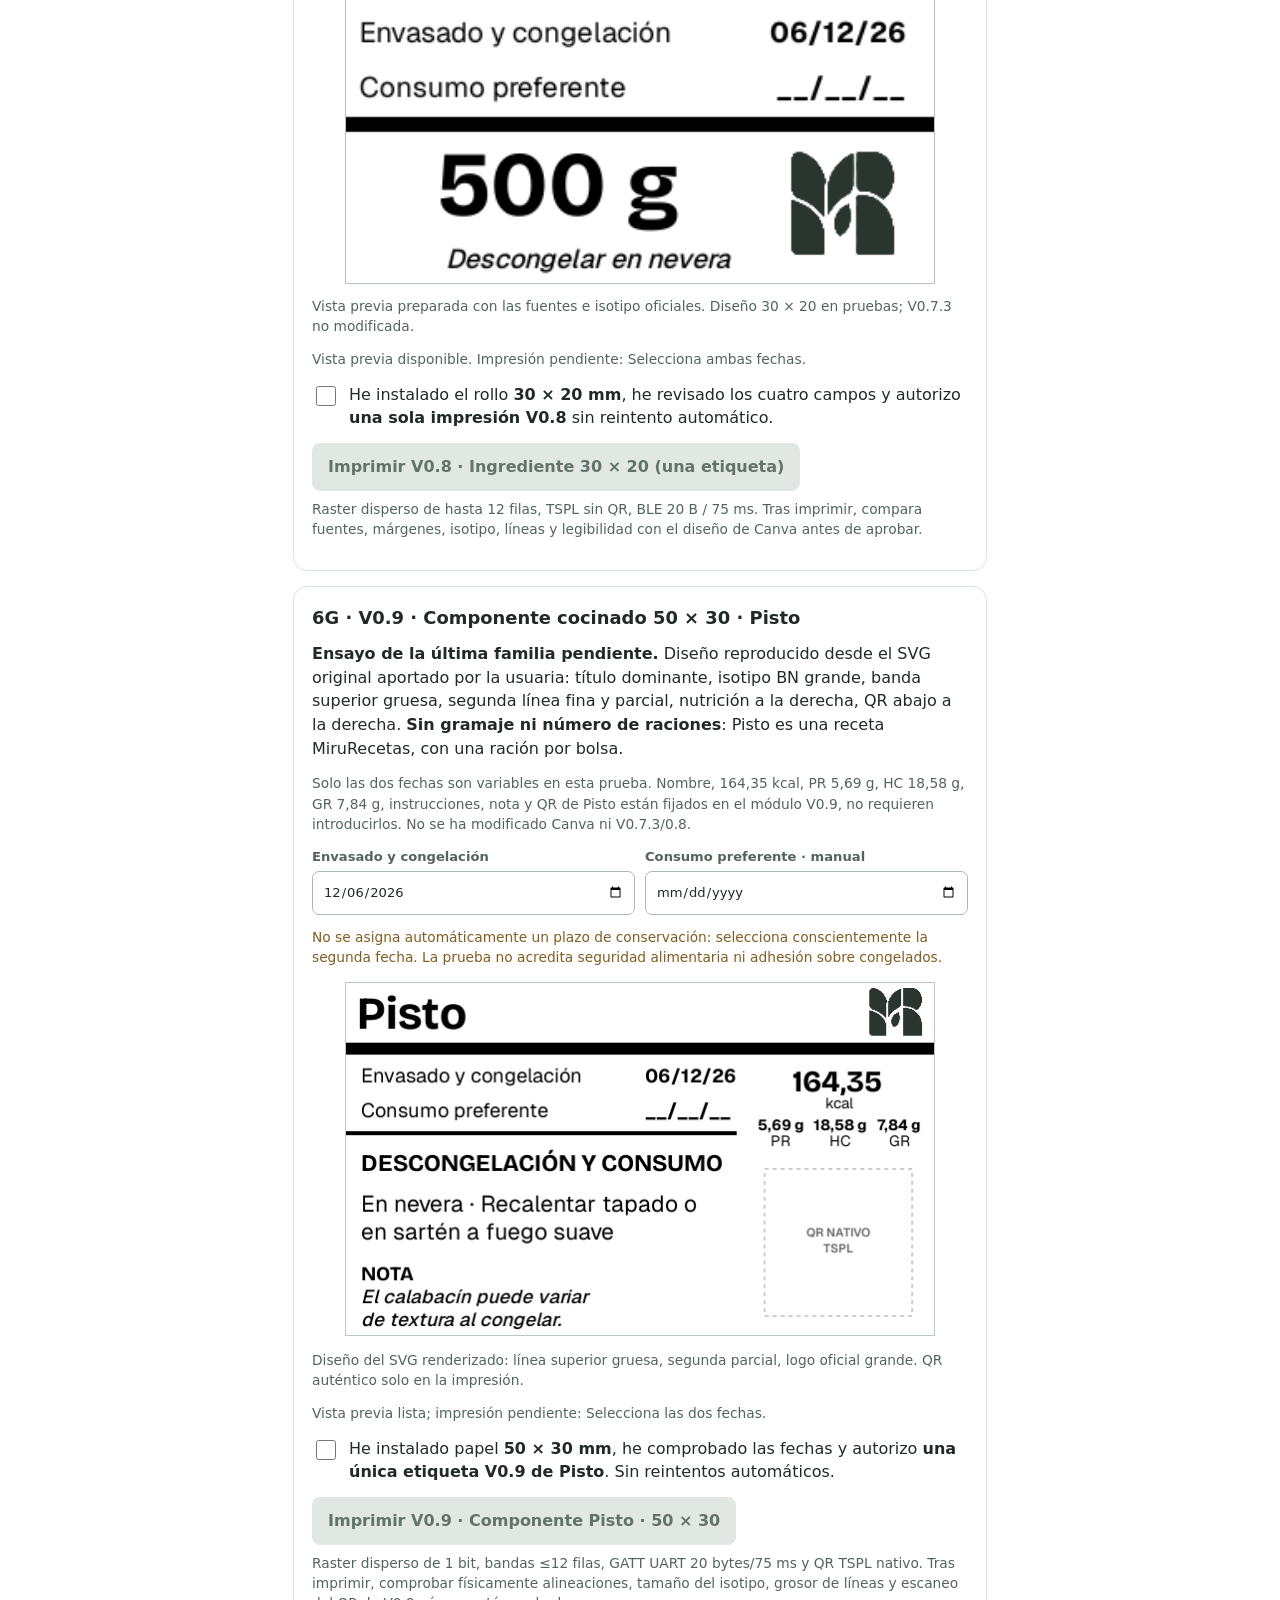
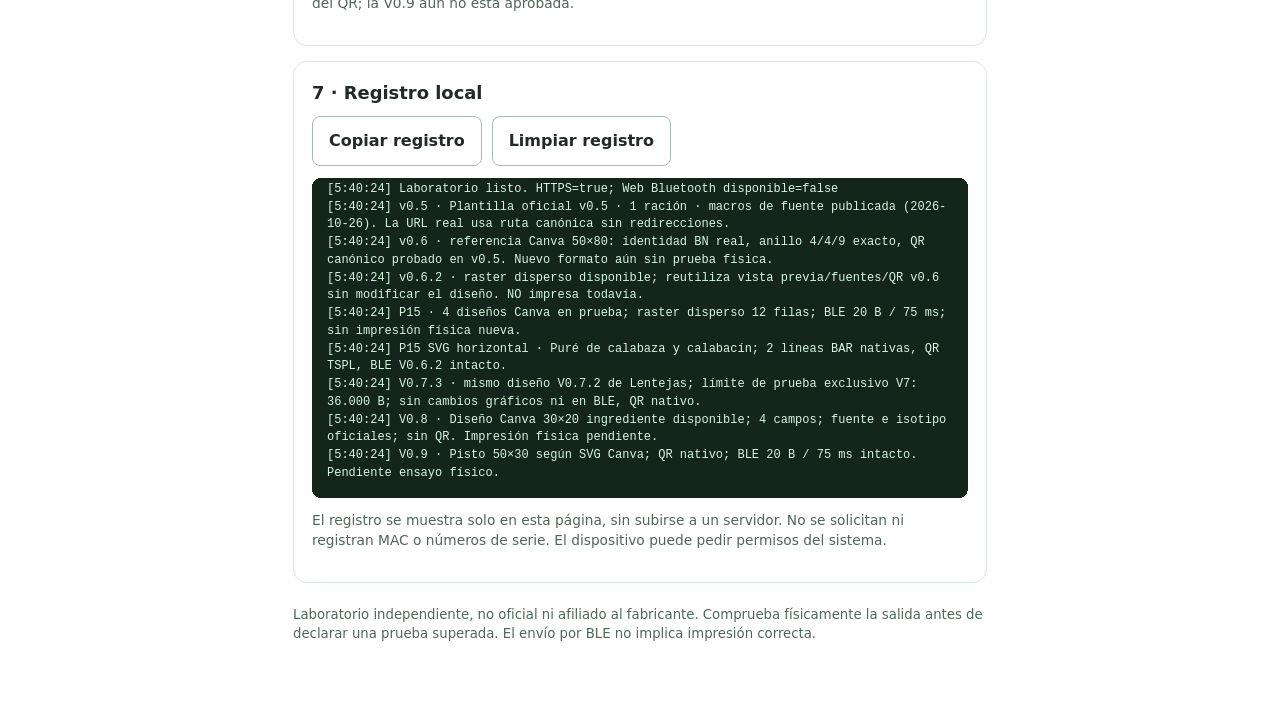
==== commit e1f41dd3: "fix(v09): invalidar caché de Android tras ampliación de tipografía" ====
--- a/index.html
+++ b/index.html
@@ -582,6 +582,6 @@
 <script src="./label-p15-horizontal-svg.js"></script>
 <script src="./label-v07.js?v=79a17bc81adfe4025f8242355c4bd497f8685b66"></script>
 <script src="./label-v08-ingredient.js?v=469d5754bec1fe189afc61c404003a970e0589bd"></script>
-<script src="./label-v09-component.js?v=3123defc0abc0916705c80aa9d949349e0eeabbd"></script>
+<script src="./label-v09-component.js?v=900c8bf7dd24e1074e0476ec3d041649c3f64cde"></script>
 </body>
 </html>
